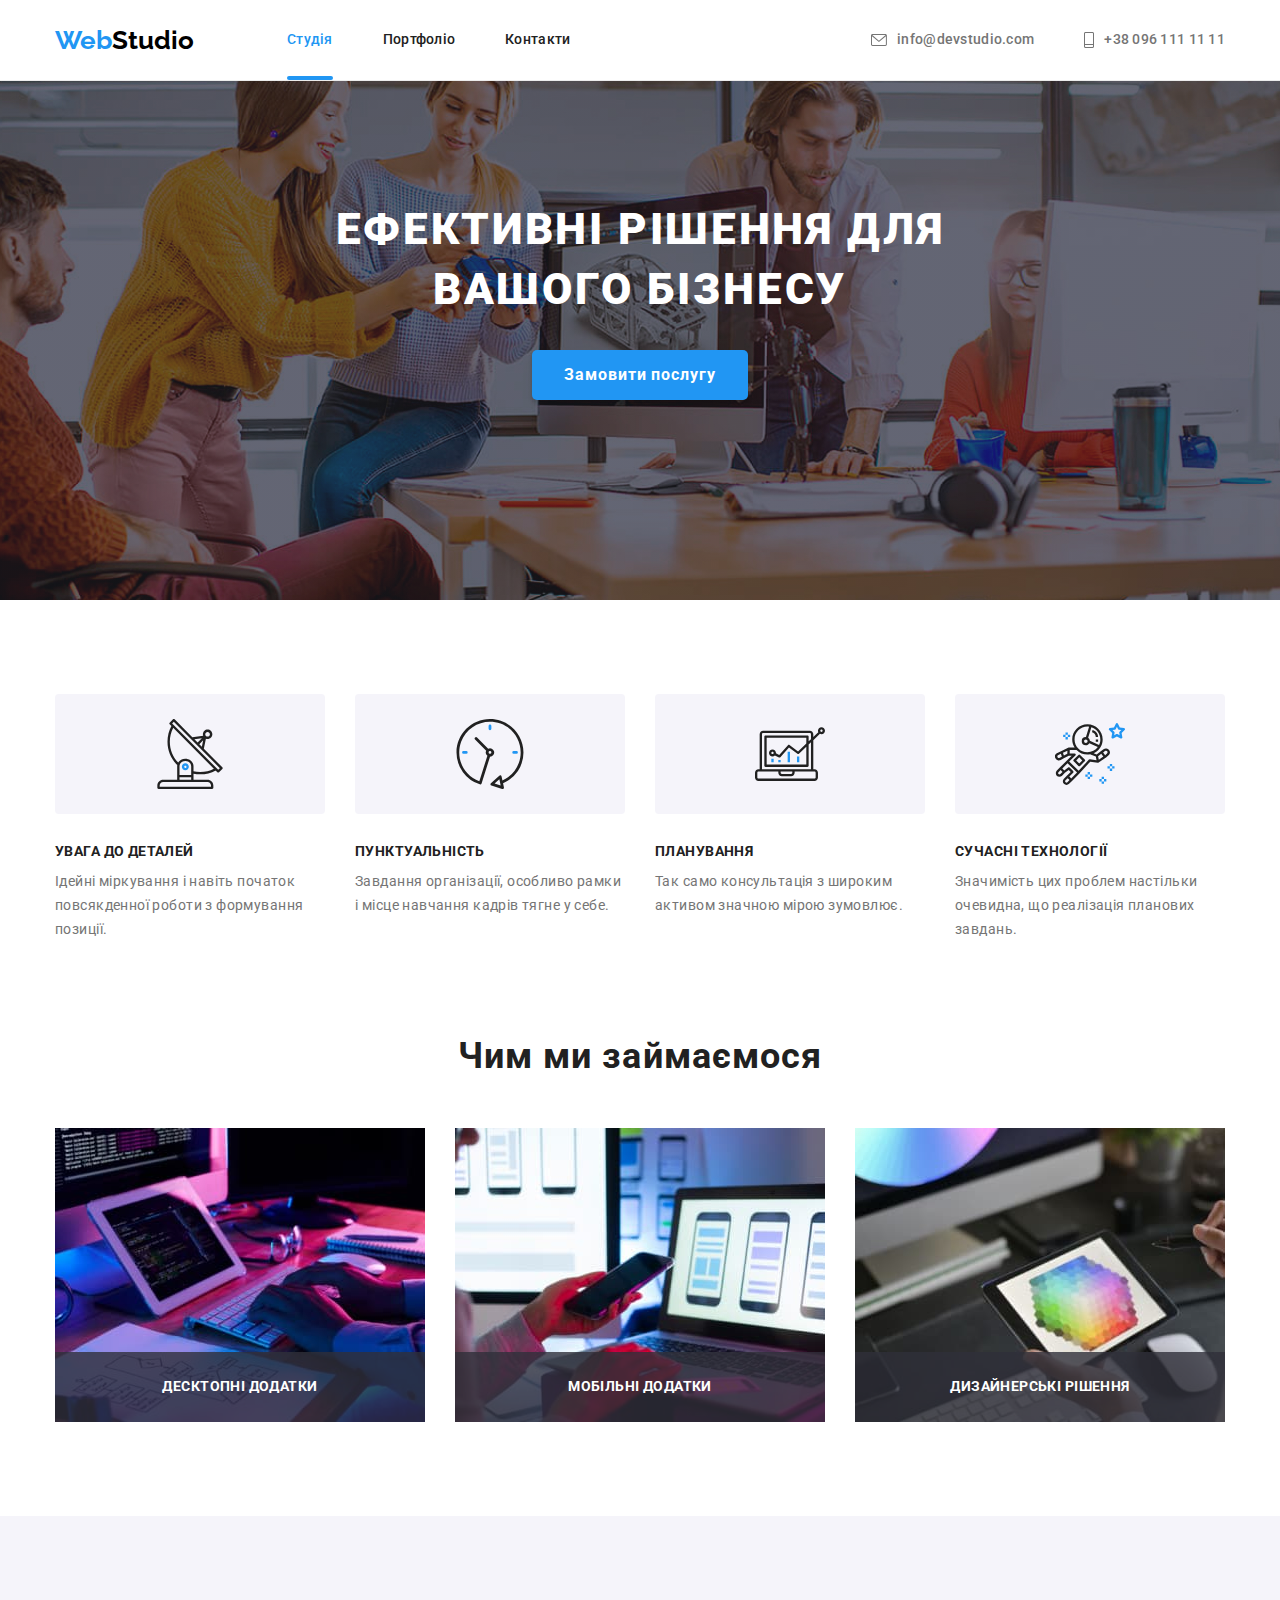
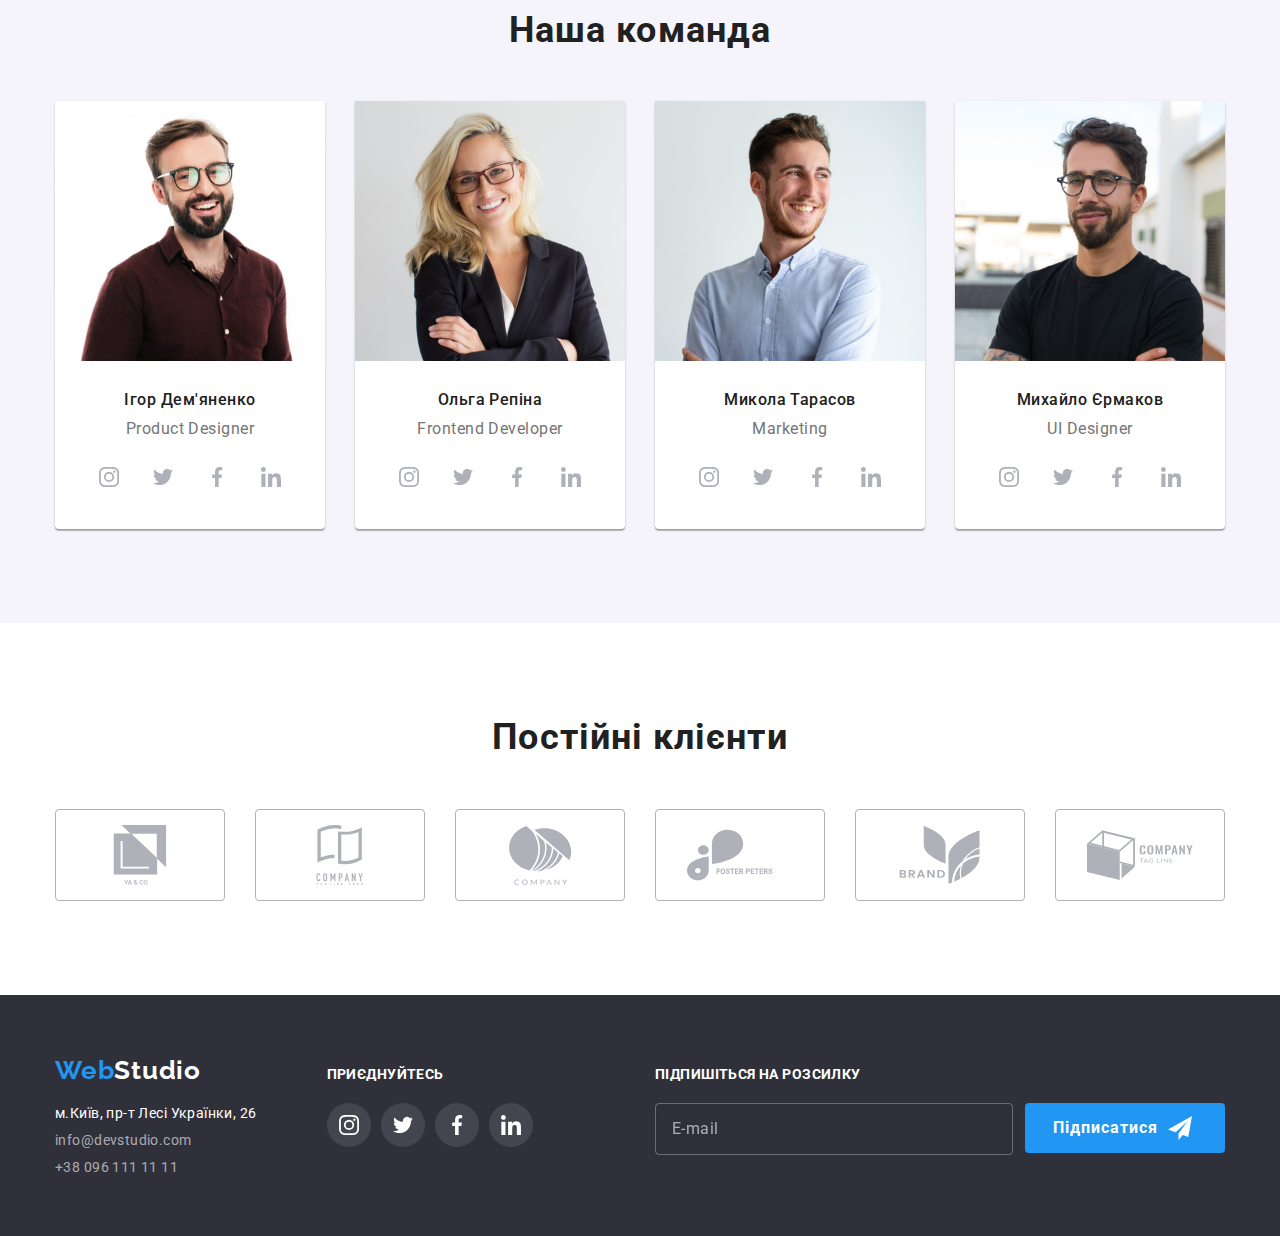
==== index.html @ 4aba34a7 "add" ====
<!DOCTYPE html>
<html lang="ua">

<head>
  <meta charset="UTF-8" />
  <meta http-equiv="X-UA-Compatible" content="IE=edge" />
  <meta name="viewport" content="width=device-width, initial-scale=1.0" />
  <title>Веб студія</title>
  <link href="https://fonts.googleapis.com/css2?family=Raleway:wght@700&family=Roboto:wght@400;500;700;900&display=swap"
    rel="stylesheet" />
  <link rel="stylesheet"
    href="https://cdnjs.cloudflare.com/ajax/libs/modern-normalize/1.1.0/modern-normalize.min.css" />
  <link rel="stylesheet" href="./css/styles.css" />
  <link rel="stylesheet" href="./css/main.min.css" />
</head>

<body>
  <!-- Шапка сайта -->
  <header class="header">
    <div class="container flex">
      <a class="logo" href="./index.html" lang="en"><span class="blue-logo">Web</span>Studio</a>
      <nav class="header-nav">
        <ul class="header-list list">
          <li class="header-list-item list">
            <a href="./index.html" class="header-link current-page link">Студія</a>
          </li>
          <li class="header-list-item list">
            <a href="./portfolio.html" class="header-link">Портфоліо</a>
          </li>
          <li class="header-list-item list">
            <a href="#" class="header-link">Контакти</a>
          </li>
        </ul>
      </nav>

      <ul class="contacts">
        <li class="contact-list-item">
          <a href="mailto:info@devstudio.com" class="contacts-list-link">
            <svg class="contacts-icon" width="16" height="12">
              <use href="./images/icons-cont.svg#icon-envelope"></use>
            </svg>
            info@devstudio.com
          </a>
        </li>

        <li class="contact-list-item">
          <a href="tel:+380961111111" class="contacts-list-link">
            <svg class="contacts-icon" width="10" height="16">
              <use href="./images/icons-cont.svg#icon-Vector"></use>
            </svg>
            +38 096 111 11 11
          </a>
        </li>
      </ul>
    </div>
  </header>
  <!--Герой-->
  <main>
    <section class="hero">
      <div class="hero-content">
        <h1 class="hero-title">Ефективні рішення для вашого бізнесу</h1>
        <button class="hero-btn" type="button" data-modal-open>Замовити послугу</button>
      </div>
    </section>
    <!--Особенности-->
    <section class="features-section">
      <div class="container">
        <h2 class="visually-hidden">Особливості студії</h2>

        <ul class="features__list">
          <li class="features__item">
            <h3 class="features__subtitle">Увага до деталей</h3>
            <p class="features__desc">
              Ідейні міркування і навіть початок повсякденної роботи з формування позиції.
            </p>
          </li>
          <li class="features__item">
            <h3 class="features__subtitle">Пунктуальність</h3>
            <p class="features__desc">
              Завдання організації, особливо рамки і місце навчання кадрів тягне у себе.
            </p>
          </li>
          <li class="features__item">
            <h3 class="features__subtitle">Планування</h3>
            <p class="features__desc">
              Так само консультація з широким активом значною мірою зумовлює.
            </p>
          </li>
          <li class="features__item">
            <h3 class="features__subtitle">Сучасні технології</h3>
            <p class="features__desc">
              Значимість цих проблем настільки очевидна, що реалізація планових завдань.
            </p>
          </li>
        </ul>
      </div>
    </section>
    <!--Деятельность-->
    <section class="activity section">
      <div class="container">
        <h2 class="activity-title">Чим ми займаємося</h2>
        <ul class="activity-list list">
          <li class="activity-item">
            <img src="./images/about-img-1.jpeg" alt="software development" width="370" height="294" />
            <p class="activity-element">Десктопні додатки</p>
          </li>
          <li class="activity-item">
            <img src="./images/about-img-2.jpeg" alt="mobile application testing" width="370" height="294" />
            <p class="activity-element">Мобільні додатки</p>
          </li>

          <li class="activity-item">
            <img src="./images/about-img-3.jpeg" alt="working with the color palette" width="370" height="294" />
            <p class="activity-element">Дизайнерські рішення</p>
          </li>
        </ul>
      </div>
    </section>
    <!--Команда-->
    <section class="team page-sections">
      <div class="container">
        <h2 class="team__title">Наша команда</h2>
        <ul class="team__list list">
          <li class="team__item">
            <img src="./images/igor-img-1.jpeg" alt="Игорь Демьяненко" width="270" height="260" />
            <div class="team-box">
              <h3 class="team-item__title">Ігор Дем'яненко</h3>
              <p class="team-item__text" lang="en">Product Designer</p>
              <ul class="team-soc list">
                <li class="team-soc-item">
                  <a href="" class="team-soc-link link">
                    <svg class="team-soc-icon" width="20" height="20">
                      <use href="./images/icons.svg#icon-instagram"></use>
                    </svg>
                  </a>
                </li>
                <li class="team-soc-item">
                  <a href="" class="team-soc-link link">
                    <svg class="team-soc-icon" width="20" height="20">
                      <use href="./images/icons.svg#icon-twitter"></use>
                    </svg>
                  </a>
                </li>
                <li class="team-soc-item">
                  <a href="" class="team-soc-link link">
                    <svg class="team-soc-icon" width="20" height="20">
                      <use href="./images/icons.svg#icon-facebook"></use>
                    </svg>
                  </a>
                </li>
                <li class="team-soc-item">
                  <a href="" class="team-soc-link link">
                    <svg class="team-soc-icon" width="20" height="20">
                      <use href="./images/icons.svg#icon-linkedin"></use>
                    </svg>
                  </a>
                </li>
              </ul>
            </div>
          </li>
          <li class="team__item">
            <img src="./images/olga-img2.jpeg" alt="Ольга Репина" width="270" height="260" />
            <div class="team-box">
              <h3 class="team-item__title">Ольга Репіна</h3>
              <p class="team-item__text" lang="en">Frontend Developer</p>
              <ul class="team-soc list">
                <li class="team-soc-item">
                  <a href="" class="team-soc-link link">
                    <svg class="team-soc-icon" width="20" height="20">
                      <use href="./images/icons.svg#icon-instagram"></use>
                    </svg>
                  </a>
                </li>
                <li class="team-soc-item">
                  <a href="" class="team-soc-link link">
                    <svg class="team-soc-icon" width="20" height="20">
                      <use href="./images/icons.svg#icon-twitter"></use>
                    </svg>
                  </a>
                </li>
                <li class="team-soc-item">
                  <a href="" class="team-soc-link link">
                    <svg class="team-soc-icon" width="20" height="20">
                      <use href="./images/icons.svg#icon-facebook"></use>
                    </svg>
                  </a>
                </li>
                <li class="team-soc-item">
                  <a href="" class="team-soc-link link">
                    <svg class="team-soc-icon" width="20" height="20">
                      <use href="./images/icons.svg#icon-linkedin"></use>
                    </svg>
                  </a>
                </li>
              </ul>
            </div>
          </li>
          <li class="team__item">
            <img src="./images/nikolay-img3.jpeg" alt="Николай Тарасов" width="270" height="260" />
            <div class="team-box">
              <h3 class="team-item__title">Микола Тарасов</h3>
              <p class="team-item__text" lang="en">Marketing</p>
              <ul class="team-soc list">
                <li class="team-soc-item">
                  <a href="" class="team-soc-link link">
                    <svg class="team-soc-icon" width="20" height="20">
                      <use href="./images/icons.svg#icon-instagram"></use>
                    </svg>
                  </a>
                </li>
                <li class="team-soc-item">
                  <a href="" class="team-soc-link link">
                    <svg class="team-soc-icon" width="20" height="20">
                      <use href="./images/icons.svg#icon-twitter"></use>
                    </svg>
                  </a>
                </li>
                <li class="team-soc-item">
                  <a href="" class="team-soc-link link">
                    <svg class="team-soc-icon" width="20" height="20">
                      <use href="./images/icons.svg#icon-facebook"></use>
                    </svg>
                  </a>
                </li>
                <li class="team-soc-item">
                  <a href="" class="team-soc-link link">
                    <svg class="team-soc-icon" width="20" height="20">
                      <use href="./images/icons.svg#icon-linkedin"></use>
                    </svg>
                  </a>
                </li>
              </ul>
            </div>
          </li>
          <li class="team__item">
            <img src="./images/mykhail-img4.jpeg" alt="Михаил Ермаков" width="270" height="260" />
            <div class="team-box">
              <h3 class="team-item__title">Михайло Єрмаков</h3>
              <p class="team-item__text" lang="en">UI Designer</p>
              <ul class="team-soc list">
                <li class="team-soc-item">
                  <a href="" class="team-soc-link link">
                    <svg class="team-soc-icon" width="20" height="20">
                      <use href="./images/icons.svg#icon-instagram"></use>
                    </svg>
                  </a>
                </li>
                <li class="team-soc-item">
                  <a href="" class="team-soc-link link">
                    <svg class="team-soc-icon" width="20" height="20">
                      <use href="./images/icons.svg#icon-twitter"></use>
                    </svg>
                  </a>
                </li>
                <li class="team-soc-item">
                  <a href="" class="team-soc-link link">
                    <svg class="team-soc-icon" width="20" height="20">
                      <use href="./images/icons.svg#icon-facebook"></use>
                    </svg>
                  </a>
                </li>
                <li class="team-soc-item">
                  <a href="" class="team-soc-link link">
                    <svg class="team-soc-icon" width="20" height="20">
                      <use href="./images/icons.svg#icon-linkedin"></use>
                    </svg>
                  </a>
                </li>
              </ul>
            </div>
          </li>
        </ul>
      </div>
    </section>
    <section class="regular-clients">
      <div class="container">
        <h2 class="regular-clients-title">Постійні клієнти</h2>
        <ul class="regular-clients-list list">
          <li class="regular-clients-item">
            <a href="" class="regular-clients-link link">
              <svg class="regular-clients-icon" width="106" height="60">
                <use href="./images/logo-defs.svg#icon-Logo1"></use>
              </svg>
            </a>
          </li>
          <li class="regular-clients-item">
            <a href="" class="regular-clients-link link">
              <svg class="regular-clients-icon" width="106" height="60">
                <use href="./images/logo-defs.svg#icon-Logo2"></use>
              </svg>
            </a>
          </li>
          <li class="regular-clients-item">
            <a href="" class="regular-clients-link link">
              <svg class="regular-clients-icon" width="106" height="60">
                <use href="./images/logo-defs.svg#icon-Logo3"></use>
              </svg>
            </a>
          </li>
          <li class="regular-clients-item">
            <a href="" class="regular-clients-link link">
              <svg class="regular-clients-icon" width="106" height="60">
                <use href="./images/logo-defs.svg#icon-Logo4"></use>
              </svg>
            </a>
          </li>
          <li class="regular-clients-item">
            <a href="" class="regular-clients-link link">
              <svg class="regular-clients-icon" width="106" height="60">
                <use href="./images/logo-defs.svg#icon-Logo5"></use>
              </svg>
            </a>
          </li>
          <li class="regular-clients-item">
            <a href="" class="regular-clients-link link">
              <svg class="regular-clients-icon" width="106" height="60">
                <use href="./images/logo-defs.svg#icon-Logo6"></use>
              </svg>
            </a>
          </li>
        </ul>
      </div>
    </section>
  </main>

  <!----- Логотип ---------->
  <footer class="footer">
    <div class="container">
      <div class="footer-contacts">
        <a class="footer-logo" href="./index.html" lang="en"> Web<span class="logo-text">Studio</span></a>
        <!-------Адрес------>
        <address class="address">
          <ul class="contact-list list">
            <li class="footer-address">
              <a class="address-link" href="https://goo.gl/maps/TaNnJPtCBs2FAHwr9" target="_blank"
                rel="noopener nofolow noreferrer">
                м.Київ, пр-т Лесі Українки, 26
              </a>
            </li>
            <li class="footer-item">
              <a href="mailto:info@devstudio.com" class="footer-mail link">info@devstudio.com</a>
            </li>
            <li class="footer-item">
              <a href="tel:+380961111111" class="footer-tel link">+38 096 111 11 11</a>
            </li>
          </ul>
        </address>
      </div>
      <div class="join-us">
        <p class="join-us-title">ПРИЄДНУЙТЕСЬ</p>
        <ul class="join-us-list list">
          <li class="join-us-item">
            <a href="" class="join-us-link link">
              <svg class="join-us-icon" width="20" height="20">
                <use href="./images/icons.svg#icon-instagram"></use>
              </svg>
            </a>
          </li>
          <li class="join-us-item">
            <a href="" class="join-us-link link">
              <svg class="join-us-icon" width="20" height="20">
                <use href="./images/icons.svg#icon-twitter"></use>
              </svg>
            </a>
          </li>
          <li class="join-us-item">
            <a href="" class="join-us-link link">
              <svg class="join-us-icon" width="20" height="20">
                <use href="./images/icons.svg#icon-facebook"></use>
              </svg>
            </a>
          </li>
          <li class="join-us-item">
            <a href="" class="join-us-link link">
              <svg class="join-us-icon" width="20" height="20">
                <use href="./images/icons.svg#icon-linkedin"></use>
              </svg>
            </a>
          </li>
        </ul>
      </div>
      <!-----Підпишіться на розсилку------>
      <div class="footer-container">
        <label for="footer-email" class="footer-label">Підпишіться на розсилку</label>
        <form class="footer-field" name="signup" autocomplete="on">
          <input id="footer-email" type="email" name="email" class="footer-input" placeholder="E-mail" />
          <button type="submit" class="footer-btn">
            Підписатися
            <svg class="icon-send" width="24" height="24">
              <use href="./images/icons.svg#icon-send"></use>
            </svg>
          </button>
        </form>
      </div>
    </div>
  </footer>
  <!--------- Модальне вікно  -------->
  <div class="backdrop is-hidden" data-modal>
    <div class="modal">
      <button type="button" class="close-btn" data-modal-close>
        <svg class="close-icon" width="18" height="18">
          <use href="./images/close-defs.svg#icon-close"></use>
        </svg>
      </button>
      <form class="modal-form">
        <p class="modal-title">Залиште свої дані, ми вам передзвонимо</p>
        <!-----Ім'я ------>

        <div class="modal-field">
          <label class="modal-form" for="name">Ім'я</label>

          <div class="modal-field-thumb">
            <input class="modal-input" type="text" name="user-name" id="name" required />
            <svg class="modal-icon" width="18" height="18">
              <use href="./images/check-defs.svg#icon-check1"></use>
            </svg>
          </div>
        </div>
        <!-----Телефон ----->
        <div class="modal-field">
          <label class="modal-form" for="tel">Телефон</label>

          <div class="modal-field-thumb">
            <input type="tel" name="tel" id="tel" class="modal-input" required />
            <svg class="modal-icon" width="18" height="18">
              <use href="./images/check-defs.svg#icon-check2"></use>
            </svg>
          </div>
        </div>
        <!----Пошта --->
        <div class="modal-field">
          <label class="modal-form" for="email">Пошта</label>

          <div class="modal-field-thumb">
            <input type="email" name="email" id="email" class="modal-input" required />
            <svg class="modal-icon" width="18" height="18">
              <use href="./images/check-defs.svg#icon-check3"></use>
            </svg>
          </div>
        </div>
        <!----Коментар -->
        <div class="modal-field">
          <label class="modal-form" for="text">Коментар</label>
          <div class="modal-field-thumb">
            <textarea class="modal-text" name="text" id="text" placeholder="Введіть текст"></textarea>
          </div>
        </div>
        <!---- Умови-->
        <div class="form-terms-thumb">
          <label class="form-terms">
            <input class="form-checkbox" type="checkbox" name="agreement" value="agreement" />
            <span class="icon-check"></span>
            <svg class="icon-check icon-active" width="16" height="15">
              <use href="./images/ic.defs.svg#icon-check"></use>
            </svg>
            Погоджуюся з розсилкою та приймаю &nbsp
            <a href="" class="checkbox-link"> Умови договору</a>
          </label>
        </div>
        <!---Відправити -->
        <div class="modal-btn-thumb">
          <button type="submit" class="modal-btn">Відправити</button>
        </div>
      </form>
    </div>
  </div>
  <script src="./js/modal.js"></script>
</body>

</html>
---- css/styles.css ----
/*-----------------HEADER-------------*/

/*-----------------HERO---------------*/

/*--------------- Portfolio ----------*/
/*.page-sections {
  padding-top: 94px;
}
.btn-list {
  display: flex;
  gap: 8px;
  margin-bottom: 50px;
  justify-content: center;
}

.portfolio-btn {
  font-family: inherit;
  font-weight: 500;
  font-size: 16px;
  line-height: 1.6;
  letter-spacing: 0.03em;

  cursor: pointer;
  padding: 6px 22px;
  border-radius: 4px;
  border-color: transparent;
  transition: box-shadow 250ms cubic-bezier(0.4, 0, 0.2, 1), color 250ms cubic-bezier(0.4, 0, 0.2, 1),
    background-color 250ms cubic-bezier(0.4, 0, 0.2, 1);

  color: var(--title-text-color);
  background-color: var(--background-btn);
}
.primary,
.portfolio-btn:hover,
.portfolio-btn:focus {
  color: var(--white-text-color);
  background: var(--select-color);
  box-shadow: 0px 3px 1px rgba(0, 0, 0, 0.1), 0px 1px 2px rgba(0, 0, 0, 0.08), 0px 2px 2px rgba(0, 0, 0, 0.12);
}

.portfolio-list {
  display: flex;
  flex-wrap: wrap;
  gap: 30px;
  row-gap: 30px;

  background: var(--primary-bgc);
}
.portfolio-item {
  flex-basis: calc((100% - 2 * 30px) / 3);
}
.portfolio-icon {
  text-decoration: none;
  display: block;
  outline: transparent;
  transition: transform 250ms cubic-bezier(0.4, 0, 0.2, 1);
  box-shadow: 250ms cubic-bezier(0.4, 0, 0.2, 1);
}
.portfolio-icon:hover,
.portfolio-icon:focus {
  box-shadow: 0px 3px 1px rgba(0, 0, 0, 0.1), 0px 1px 2px rgba(0, 0, 0, 0.08), 0px 2px 2px rgba(0, 0, 0, 0.12);
}
.portfolio-box {
  padding: 20px 24px;
  border: 1px solid #eeeeee;
  border-top: 0;
}
.portfolio-overlay {
  position: relative;
  overflow: hidden;
}
.portfolio-text {
  top: 0;
  left: 0;
  width: 100%;
  height: 100%;
  padding: 63px 24px;
  color: var(--white-bgc);
  font-size: 18px;
  line-height: 1.56;
  background-color: rgba(33, 150, 243, 0.9);
  content: "";
  position: absolute;
  transform: translateY(101%);
  transition: transform 250ms cubic-bezier(0.4, 0, 0.2, 1);
}
.portfolio-icon:hover .portfolio-text,
.portfolio-icon:focus .portfolio-text {
  transform: translateY(0);
  box-shadow: 0px 1px 1px rgba(0, 0, 0, 0.12), 0px 4px 4px rgba(0, 0, 0, 0.06), 1px 4px 6px rgba(0, 0, 0, 0.16);
}

.portfolio-title {
  font-weight: 700;
  font-size: 18px;
  line-height: 2;
  letter-spacing: 0.06em;

  color: var(--title-text-color);
}

.portfolio-type {
  font-size: 16px;
  line-height: 1.87;
  letter-spacing: 0.03em;

  color: var(--primary-text-color);
}
.portfolio-icon:hover,
.portfolio-icon:focus {
  display: block;
  box-shadow: 0px 1px 1px rgba(0, 0, 0, 0.12), 0px 4px 4px rgba(0, 0, 0, 0.06), 1px 4px 6px rgba(0, 0, 0, 0.16);
}

/*-----------------------FEAUTERS----------------*/

/*-----------------------ACTIVITY----------------*/

/*------------------------TEAM---------------------*/

/*-----Regular------*/

/*-----------------------FOOTER--------------------*/

/*------------------ Signup --------------------*/

/*.footer-label {
  display: flex;
  flex-direction: column;
  font-weight: 700;
  font-size: 14px;
  line-height: 1.14;
  letter-spacing: 0.03em;
  text-transform: uppercase;
  color: var(--white-bgc);
  margin-bottom: 20px;
}
.footer-field {
  display: flex;
  flex-direction: row;
}
.footer-input {
  display: flex;
  margin-right: 12px;
  padding: 15px 16px;
  font-size: 16px;
  line-height: 1.25;
  letter-spacing: 0.03em;
  background: transparent;

  border: 1px solid rgba(255, 255, 255, 0.3);
  filter: drop-shadow(0px 4px 4px rgba(0, 0, 0, 0.15));
  border-radius: 4px;
  min-width: 358px;
  outline: none;

  color: var(--secondary-text-color);
  transition: border-color var(--animation);
}
.footer-input::placeholder {
  font-size: 16px;
  line-height: 1.25;
  letter-spacing: 0.03em;
  color: var(--secondary-text-color);
}
.footer-input:focus-within {
  border-color: var(--select-color);
}
.footer-btn {
  width: 200px;
  height: 50px;
}
.footer-btn {
  display: flex;
  align-items: center;
  padding: 10px 28px;
  font-weight: 700;
  font-size: 16px;
  line-height: 1.88;
  letter-spacing: 0.06em;

  color: var(--white-bgc);
  background: #2196f3;
  box-shadow: var(--btn-shadow-);
  border-radius: 4px;
  border: transparent;
  transition: background-color var(--animation);
}

.footer-btn:hover,
.footer-btn:focus {
  background-color: var(--accent-color);
  cursor: pointer;
}

.icon-send {
  fill: var(--white-bgc);
  margin-left: 10px;
}
/*-----------------------Модальне вікно--------------------*/
/*.backdrop {
  z-index: 2;
  position: fixed;
  top: 0;
  left: 0;
  width: 100vw;
  height: 100vh;
  opacity: 1;
  background-color: rgba(0, 0, 0, 0.2);
  transition: opacity 400ms cubic-bezier(0.4, 0, 0.2, 1), visibility 700ms cubic-bezier(0.4, 0, 0.2, 1);
}

.backdrop.is-hidden {
  opacity: 0;
  visibility: hidden;
  pointer-events: none;
}
.backdrop.is-hidden .modal {
  transform: translate(-50%, -50%) scale(0) rotate(360deg);
}
.modal {
  padding: 40px;
  position: absolute;
  top: 50%;
  left: 50%;
  transform: translate(-50%, -50%) scale(1) rotate(0);
  width: 528px;
  height: 581px;
  transition: transform var(--animation);
  background-color: var(--white-bgc);
  box-shadow: 0px 1px 3px rgba(0, 0, 0, 0.12), 0px 1px 1px rgba(0, 0, 0, 0.14), 0px 2px 1px rgba(0, 0, 0, 0.2);
  border-radius: 4px;
}
.close-btn {
  position: absolute;
  top: 8px;
  right: 8px;
  display: flex;
  justify-content: center;
  align-items: center;
  width: 30px;
  height: 30px;
  cursor: pointer;
  background-color: transparent;
  border: 1px solid rgba(0, 0, 0, 0.1);
  border-radius: 50%;
  fill: var(--black-text-color);
  transition: fill var(--animation);
}
.close-btn:hover,
.close-btn:focus {
  fill: var(--select-color);
}
.modal-form {
  display: block;
  font-size: 12px;

  line-height: 1.16;
  letter-spacing: 0.01em;
  color: var(--primary-text-color);
}
.modal-title {
  font-size: 20px;
  font-weight: 700;
  text-align: center;
  line-height: 1.15;
  margin-bottom: 12px;
  letter-spacing: 0.03em;
  color: var(--title-text-color);
}
.modal-field-thumb {
  display: flex;
  position: relative;
  margin-top: 4px;
}
.modal-field {
  margin-bottom: 20px;
}
.modal-input {
  padding-left: 42px;

  width: 100%;
  height: 38px;

  border: none;
  outline: none;
  background: transparent;
  flex-grow: 1;

  font-size: 14px;
  line-height: 1.71;
  letter-spacing: 0.03em;

  border: 1px solid rgba(33, 33, 33, 0.2);
  border-radius: 4px;
  color: var(--title-text-color);

  transition: border-color var(--animation);
}
.modal-text {
  margin-top: 4px;
  padding: 10px 16px;
  border: none;
  outline: none;
  background: transparent;
  width: 100%;
  height: 120px;
  font-size: 12px;
  line-height: 1.1;
  letter-spacing: 0.01em;
  color: var(--title-text-color);
  border: 1px solid rgba(33, 33, 33, 0.2);
  border-radius: 4px;
  resize: none;
}
.modal-text::placeholder {
  font-size: 12px;
  line-height: 1.1;
  letter-spacing: 0.01em;
  color: rgba(117, 117, 117, 0.5);
}

/*---Checkbox--*/
/*.modal-icon {
  position: absolute;
  top: 50%;
  transform: translateY(-50%);
  left: 12px;
  display: inline-block;
  transition: fill var(--animation);
}
.modal-input:focus,
.modal-text:focus {
  border-color: var(--select-color);
}

.modal-input:focus + .modal-icon {
  fill: var(--select-color);
}

/*---Checkbox--*/
/*.form-terms-thumb {
  display: flex;
  justify-content: center;
  margin-bottom: 30px;
}
.form-checkbox {
  position: absolute;
  width: 1px;
  height: 1px;
  margin: -1px;
  border: 0;
  padding: 0;
  white-space: nowrap;
  clip-path: inset(100%);
  clip: rect(0 0 0 0);
  overflow: hidden;
  transition: border-color var(--animation);
}
.form-terms {
  position: relative;
  display: flex;
  align-items: center;
  font-size: 14px;
  line-height: 1.71;
  letter-spacing: 0.03em;
  cursor: pointer;
  color: var(--primary-text-color);
}

.icon-check {
  display: inline-block;
  margin-right: 8px;
  width: 16px;
  height: 15px;
  border: 2px solid var(--title-text-color);
  border-radius: 2px;
  transition: fill var(--animation), border var(--animation);
}

.icon-active {
  position: absolute;
  top: 50%;
  left: 0;
  transform: translateY(-50%);
  border-color: transparent;
}

.form-checkbox:checked + .icon-check {
  background-color: var(--select-color);
  border-color: var(--select-color);
}

.form-checkbox:focus + .icon-check {
  border-color: var(--select-color);
}

.checkbox-link {
  color: var(--select-color);
  text-decoration: underline;
}

.modal-btn-thumb {
  display: flex;
  justify-content: center;
  align-items: center;
}
.modal-btn {
  padding: 10px 52px;
  margin: 0 auto;
  display: flex;

  font-weight: 700;
  font-size: 16px;
  line-height: 1.87;
  letter-spacing: 0.06em;
  cursor: pointer;

  color: var(--white-text-color);
  border-color: transparent;
  background: var(--select-color);
  box-sizing: border-box;
  border-radius: 4px;
  box-shadow: 0px 4px 4px rgba(0, 0, 0, 0.15);
}

.modal-btn:hover,
.modal-btn:focus {
  background: var(--accent-color);
}
---- css/main.min.css ----
:root{--primary-text-color: #757575;--black-text-color: #000000;--secondary-text-color: rgba(255, 255, 255, 0.6);--select-color: #2196f3;--title-text-color: #212121;--white-text-color: rgba(255, 255, 255, 1);--accent-color: #188ce8;--header-border-line: #ececec;--primary-bgc: rgba(255, 255, 255, 1);--secondary-bgc: #2f303a;--background-btn: #f5f4fa;--feauters-bgc: #f5f5f5;--background-project-list: #eeeeee;--background-team: #f5f4fa;--icon-color: #afb1b8;--color-gradient: rgba(47, 48, 58, 0.4);--white-bgc: #ffffff;--animation: 250ms cubic-bezier(0.4, 0, 0.2, 1);--btn-shadow: 0px 4px 4px rgba(0, 0, 0, 0.15)}.visually-hidden{position:absolute;white-space:nowrap;height:1px;overflow:hidden;border:0;padding:0;clip:rect(0 0 0 0);clip-path:inset(50%);margin:-1px}ul{list-style:none;margin:0;padding:0}a{margin:0;padding:0}h1,h2,h3,h4,h5,h6,p{margin:0}img{display:block;max-width:100%;height:auto}.section{padding-top:94px;padding-bottom:94px}body{font-family:"Roboto",sans-serif}.list{list-style:none}.container{width:1200px;margin:0 auto;padding:0 15px}.header>.container{display:flex;align-items:center}.logo{padding:24px 0;margin:0;text-align:center;font-family:"Raleway";font-weight:700;font-size:26px;line-height:1.19;text-decoration:none;color:var(--black-text-color)}.blue-logo{color:var(--select-color);padding:0}.header-nav{display:flex;margin-left:93px;align-items:center;margin-right:auto}.backdrop{z-index:2;position:fixed;top:0;left:0;width:100vw;height:100vh;opacity:1;background-color:rgba(0,0,0,.2);transition:opacity 400ms cubic-bezier(0.4, 0, 0.2, 1),visibility 700ms cubic-bezier(0.4, 0, 0.2, 1)}.backdrop.is-hidden{opacity:0;visibility:hidden;pointer-events:none}.backdrop.is-hidden .modal{transform:translate(-50%, -50%) scale(0) rotate(360deg)}.modal{padding:40px;position:absolute;top:50%;left:50%;transform:translate(-50%, -50%) scale(1) rotate(0);width:528px;height:581px;transition:transform var(--animation);background-color:var(--white-bgc);box-shadow:0px 1px 3px rgba(0,0,0,.12),0px 1px 1px rgba(0,0,0,.14),0px 2px 1px rgba(0,0,0,.2);border-radius:4px}.close-btn{position:absolute;top:8px;right:8px;display:flex;align-items:center;justify-content:center;width:30px;height:30px;cursor:pointer;background-color:rgba(0,0,0,0);border:1px solid rgba(0,0,0,.1);border-radius:50%;fill:var(--black-text-color);transition:fill var(--animation)}.close-btn:hover,.close-btn:focus{fill:var(--select-color)}.modal-form{display:block;font-weight:400;font-size:12px;line-height:1.16;letter-spacing:.01em;color:var(--primary-text-color)}.modal-title{font-weight:700;font-size:20px;line-height:1.15;letter-spacing:.03em;text-align:center;margin-bottom:12px;color:var(--title-text-color)}.modal-field-thumb{display:flex;position:relative;margin-top:4px}.modal-field{margin-bottom:10px}.modal-input{padding-left:42px;width:100%;height:38px;border:none;outline:none;background:rgba(0,0,0,0);flex-grow:1;font-weight:400;font-size:14px;line-height:1.71;letter-spacing:.03em;border:1px solid rgba(33,33,33,.2);border-radius:4px;color:var(--title-text-color);transition:border-color var(--animation)}.modal-text{margin-top:4px;padding:10px 16px;border:none;outline:none;background:rgba(0,0,0,0);width:100%;height:120px;font-weight:400;font-size:12px;line-height:1.16;letter-spacing:.01em;color:var(--title-text-color);border:1px solid rgba(33,33,33,.2);border-radius:4px;resize:none}.modal-text::placeholder{font-weight:400;font-size:12px;line-height:1.16;letter-spacing:.01em;color:rgba(117,117,117,.5)}.modal-icon{position:absolute;top:50%;transform:translateY(-50%);left:12px;display:inline-block;transition:fill var(--animation)}.modal-input:focus,.modal-text:focus{border-color:var(--select-color)}.modal-input:focus+.modal-icon{fill:var(--select-color)}.form-terms-thumb{display:flex;justify-content:center;margin-bottom:30px}.form-checkbox{position:absolute;width:1px;height:1px;margin:-1px;border:0;padding:0;white-space:nowrap;clip-path:inset(100%);clip:rect(0 0 0 0);overflow:hidden;transition:border-color var(--animation)}.form-terms{position:relative;display:flex;align-items:center;font-weight:400;font-size:14px;line-height:1.71;letter-spacing:.03em;cursor:pointer;color:var(--primary-text-color)}.icon-check{display:inline-block;margin-right:8px;width:16px;height:15px;border:2px solid var(--title-text-color);border-radius:2px;transition:fill var(--animation),border var(--animation)}.icon-active{position:absolute;top:50%;left:0;transform:translateY(-50%);border-color:rgba(0,0,0,0)}.form-checkbox:checked+.icon-check{background-color:var(--select-color);border-color:var(--select-color)}.form-checkbox:focus+.icon-check{border-color:var(--select-color)}.checkbox-link{color:var(--select-color);text-decoration:underline}.modal-btn-thumb{display:flex;align-items:center;justify-content:center}.modal-btn{padding:10px 52px;margin:0 auto;display:flex;font-weight:700;font-size:16px;line-height:1.87;letter-spacing:.06em;cursor:pointer;color:var(--white-text-color);border-color:rgba(0,0,0,0);background:var(--select-color);box-sizing:border-box;border-radius:4px;box-shadow:0px 4px 4px rgba(0,0,0,.15)}.modal-btn:hover,.modal-btn:focus{background:var(--accent-color)}.hero-btn{padding:10px 32px;margin:0 auto;display:block;font-family:inherit;font-weight:700;font-size:16px;line-height:1.87;letter-spacing:.06em;cursor:pointer;color:var(--white-text-color);background:var(--select-color);box-sizing:border-box;border-radius:5px;border:none;min-width:200px;height:50px;box-shadow:0px 4px 4px rgba(0,0,0,.15)}.hero-btn:hover,.hero-btn:focus{background-color:var(--accent-color)}.logo-text{color:var(--white-text-color)}.footer-logo{display:block;margin-bottom:20px;font-family:"Raleway";font-style:normal;font-weight:700;font-size:26px;line-height:1.19;letter-spacing:.03em;color:var(--select-color);text-decoration:none}.btn-list{display:flex;justify-content:center;gap:8px;margin-bottom:50px}.portfolio-btn{font-family:inherit;font-weight:500;font-size:16px;line-height:1.62;letter-spacing:.03em;cursor:pointer;padding:6px 22px;border-radius:4px;border-color:rgba(0,0,0,0);transition:box-shadow 250ms cubic-bezier(0.4, 0, 0.2, 1),color 250ms cubic-bezier(0.4, 0, 0.2, 1),background-color 250ms cubic-bezier(0.4, 0, 0.2, 1);color:var(--title-text-color);background-color:var(--background-btn)}.primary,.portfolio-btn:hover,.portfolio-btn:focus{color:var(--white-text-color);background:var(--select-color);box-shadow:0px 3px 1px rgba(0,0,0,.1),0px 1px 2px rgba(0,0,0,.08),0px 2px 2px rgba(0,0,0,.12)}.flex{display:flex}.header{position:fixed;z-index:1;width:100%;display:flex;align-items:center;justify-content:center;background:#fff;border-bottom:1px solid var(--header-border-line)}.header-list{display:flex}.header-link{display:block;padding:32px 0;font-weight:500;font-size:14px;line-height:1.14;letter-spacing:.02em;text-decoration:none;color:var(--title-text-color);transition:color 250ms cubic-bezier(0.4, 0, 0.2, 1)}.header-link .current-page,.header-link:hover,.header-link:focus{color:var(--select-color)}.header-link.current-page{color:var(--select-color);text-decoration:none}.current-page{color:var(--select-color);position:relative}.current-page::after{content:"";position:absolute;left:0;bottom:0;display:block;width:100%;height:4px;border-radius:2px;background-color:var(--select-color)}.contacts{display:flex;gap:50px;margin-left:auto}.header-list-item:not(:last-child){margin-right:50px}.contacts-list-link{padding:32px 0;display:flex;align-items:center;justify-content:center;font-weight:500;font-size:14px;line-height:1.14;letter-spacing:.02em;text-decoration:none;color:var(--primary-text-color);transition:color 250ms cubic-bezier(0.4, 0, 0.2, 1)}.contacts-list-link:hover,.contacts-list-link:focus{color:var(--select-color)}.contacts-icon{display:inline-block;margin-right:10px;fill:currentColor}.hero{max-width:1600px;height:600px;background:var(--secondary-bgc);padding:200px 0;margin-left:auto;margin-right:auto;text-align:center;background-image:linear-gradient(var(--color-gradient), var(--color-gradient)),url(../images/hero-st.jpeg);background-repeat:no-repeat;background-position:center;background-size:cover}.hero-title{width:696px;margin-top:0;margin-right:auto;margin-left:auto;margin-bottom:30px;font-weight:900;font-size:44px;line-height:1.36;letter-spacing:.06em;text-transform:uppercase;color:var(--white-text-color)}.features__list{display:flex;gap:30px}.features__item{flex-basis:calc((100% - 90px)/4)}.features{padding-top:0;background:var(--feauters-bgc)}.features-section{padding:94px 0;margin:0 auto}.features__item::before{display:block;content:"";height:120px;margin-bottom:30px;background-image:url(../images/antenna.svg);background-size:70px;background-repeat:no-repeat;background-position:center;background-color:var(--background-team);border-radius:4px}.features__item:nth-child(2)::before{background-image:url(../images/clock.svg)}.features__item:nth-child(3)::before{background-image:url(../images/diagram.svg)}.features__item:nth-child(4)::before{background-image:url(../images/astronaut.svg)}.features__subtitle{margin-bottom:10px;font-weight:700;font-size:14px;line-height:1.14;letter-spacing:.03em;text-transform:uppercase;color:var(--title-text-color)}.features__desc{margin-top:0;margin-bottom:0;font-size:14px;line-height:1.71;letter-spacing:.03em;color:var(--primary-text-color)}.activity{padding-top:0}.activity-title{text-align:center;margin-bottom:50px;font-weight:700;font-size:36px;line-height:1.16;letter-spacing:.03em;color:var(--title-text-color)}.activity-list{display:flex;gap:30px}.activity-item{position:relative}.activity-element{position:absolute;padding-top:0;bottom:0;background-color:rgba(47,48,58,.8);width:100%;height:70px;display:flex;align-items:center;justify-content:center;font-weight:700;font-size:14px;line-height:1.14;letter-spacing:.03em;text-align:center;text-transform:uppercase;color:#fff}.team .page-sections{padding-top:94px;padding-bottom:94px}.team{background:var(--background-team)}.team__title{text-align:center;margin-bottom:50px;font-weight:700;font-size:36px;line-height:1.16;letter-spacing:.03em;color:var(--title-text-color)}.team__list{display:flex;gap:30px}.team-box{padding:30px 32px;text-align:center}.team__item{background:var(--white-bgc);box-shadow:0px 1px 3px rgba(0,0,0,.12),0px 1px 1px rgba(0,0,0,.14),0px 2px 1px rgba(0,0,0,.2);border-radius:0px 0px 4px 4px}.team-item__title{margin-bottom:10px;font-weight:500;font-size:16px;line-height:1.18;letter-spacing:.03em;color:var(--title-text-color)}.team-item__text{font-size:16px;line-height:1.18;letter-spacing:.03em;color:var(--primary-text-color);margin-bottom:16px}.team-soc{display:flex;justify-content:center;gap:10px}.team-soc-icon{display:inline-flex;fill:var(--icon-color);transition:fill 250ms cubic-bezier(0.4, 0, 0.2, 1)}.team-soc-link{width:44px;height:44px;border-radius:50%;display:flex;align-items:center;justify-content:center;background-color:rgba(0,0,0,0);transition:background-color 250ms cubic-bezier(0.4, 0, 0.2, 1)}.team-soc-link:hover,.team-soc-link:focus{background-color:var(--select-color)}.team-soc-link:hover .team-soc-icon,.team-soc-link:focus .team-soc-icon{fill:var(--white-bgc)}.regular-clients{padding:94px 0}.regular-clients-title{font-weight:700;font-size:36px;line-height:1.16;letter-spacing:.03em;text-align:center;color:var(--title-text-color);margin-bottom:50px}.regular-clients-list{display:flex;gap:30px}.regular-clients-link{box-sizing:border-box;border:1px solid var(--icon-color);border-radius:4px;width:170px;height:92px;outline:rgba(0,0,0,0);display:flex;align-items:center;justify-content:center;transition:border 250ms cubic-bezier(0.4, 0, 0.2, 1)}.regular-clients-link:hover,.regular-clients-link:focus{fill:var(--select-color);border:1px solid var(--select-color)}.regular-clients-icon{display:inline-flex;fill:var(--icon-color);transition:fill 250ms cubic-bezier(0.4, 0, 0.2, 1)}.regular-clients-link:hover .regular-clients-icon,.regular-clients-link:focus .regular-clients-icon{fill:var(--select-color)}.footer{padding:60px 0;background-color:var(--secondary-bgc)}.footer-item{margin-bottom:9px}.footer-item:last-child{margin-bottom:0}.footer-address{margin-bottom:9px;font-weight:400;font-size:14px;line-height:1.14;letter-spacing:.03em}.address-link{text-decoration:none;color:inherit;font-style:normal;color:var(--white-text-color);text-decoration:none;transition:color 250ms cubic-bezier(0.4, 0, 0.2, 1)}.address-link:hover,.address-link:focus{color:var(--select-color)}.contact-list{display:block}.footer-mail{margin-bottom:9px;font-style:normal;font-size:14px;line-height:1.14;letter-spacing:.03em;color:var(--secondary-text-color);text-decoration:none;transition:color 250ms cubic-bezier(0.4, 0, 0.2, 1)}.footer-tel{font-style:normal;font-size:14px;line-height:1.14;letter-spacing:.03em;color:var(--secondary-text-color);text-decoration:none;transition:color 250ms cubic-bezier(0.4, 0, 0.2, 1)}.contact-list .link:hover,.contact-list .link:focus{color:var(--select-color)}.footer .container{display:flex;align-items:baseline}.footer-contacts{margin-right:70px}.join-us{margin-right:auto}.join-us-title{display:flex;margin-bottom:20px;font-weight:700;font-size:14px;line-height:1.14;letter-spacing:.03em;text-transform:uppercase;color:var(--white-bgc);transition:color 250ms cubic-bezier(0.4, 0, 0.2, 1)}.join-us-list{display:flex;gap:10px}.join-us-link{border-radius:50%;background-color:rgba(255,255,255,.1);width:44px;height:44px;display:flex;align-items:center;justify-content:center;transition:bacground-color 250ms cubic-bezier(0.4, 0, 0.2, 1)}.join-us-link:hover,.join-us-link:focus{background-color:var(--select-color)}.join-us-icon{fill:var(--white-bgc)}.footer-label{display:flex;flex-direction:column;font-weight:700;font-size:14px;line-height:1.14;letter-spacing:.03em;text-transform:uppercase;color:var(--white-bgc);margin-bottom:20px}.footer-field{display:flex;flex-direction:row}.footer-input{display:flex;margin-right:12px;padding:15px 16px;font-weight:400;font-size:16px;line-height:1.25;letter-spacing:.03em;background:rgba(0,0,0,0);border:1px solid rgba(255,255,255,.3);filter:drop-shadow(0px 4px 4px rgba(0, 0, 0, 0.15));border-radius:4px;min-width:358px;outline:none;color:var(--secondary-text-color);transition:border-color var(--animation)}.footer-input::placeholder{font-size:16px;line-height:1.25;letter-spacing:.03em;color:var(--secondary-text-color)}.footer-input:focus-within{border-color:var(--select-color)}.footer-btn{width:200px;height:50px}.footer-btn{display:flex;align-items:center;padding:10px 28px;font-weight:700;font-size:16px;line-height:1.88;letter-spacing:.06em;letter-spacing:.06em;color:var(--white-bgc);background:#2196f3;box-shadow:var(--btn-shadow-);border-radius:4px;border:rgba(0,0,0,0);transition:background-color var(--animation)}.footer-btn:hover,.footer-btn:focus{background-color:var(--accent-color);cursor:pointer}.icon-send{fill:var(--white-bgc);margin-left:10px}.page-sections{padding:94px 0}.portfolio-list{display:flex;flex-wrap:wrap;gap:30px;row-gap:30px;background:var(--primary-bgc)}.portfolio-item{flex-basis:calc((100% - 60px)/3)}.portfolio-icon{text-decoration:none;display:block;outline:rgba(0,0,0,0);transition:transform 250ms cubic-bezier(0.4, 0, 0.2, 1);box-shadow:250ms cubic-bezier(0.4, 0, 0.2, 1)}.portfolio-icon:hover,.portfolio-icon:focus{box-shadow:0px 3px 1px rgba(0,0,0,.1),0px 1px 2px rgba(0,0,0,.08),0px 2px 2px rgba(0,0,0,.12)}.portfolio-box{padding:20px 24px;border:1px solid #eee;border-top:0}.portfolio-overlay{position:relative;overflow:hidden}.portfolio-text{top:0;left:0;width:100%;height:100%;padding:63px 24px;color:var(--white-bgc);font-size:18px;line-height:1.56;background-color:rgba(33,150,243,.9);content:"";position:absolute;transform:translateY(101%);transition:transform 250ms cubic-bezier(0.4, 0, 0.2, 1)}.portfolio-icon:hover .portfolio-text,.portfolio-icon:focus .portfolio-text{transform:translateY(0);box-shadow:0px 1px 1px rgba(0,0,0,.12),0px 4px 4px rgba(0,0,0,.06),1px 4px 6px rgba(0,0,0,.16)}.portfolio-title{font-weight:700;font-size:18px;line-height:2;letter-spacing:.06em;color:var(--title-text-color)}.portfolio-type{font-weight:400;font-size:16px;line-height:1.87;letter-spacing:.03em;color:var(--primary-text-color)}.portfolio-icon:hover,.portfolio-icon:focus{display:block;box-shadow:0px 1px 1px rgba(0,0,0,.12),0px 4px 4px rgba(0,0,0,.06),1px 4px 6px rgba(0,0,0,.16)}/*# sourceMappingURL=main.min.css.map */
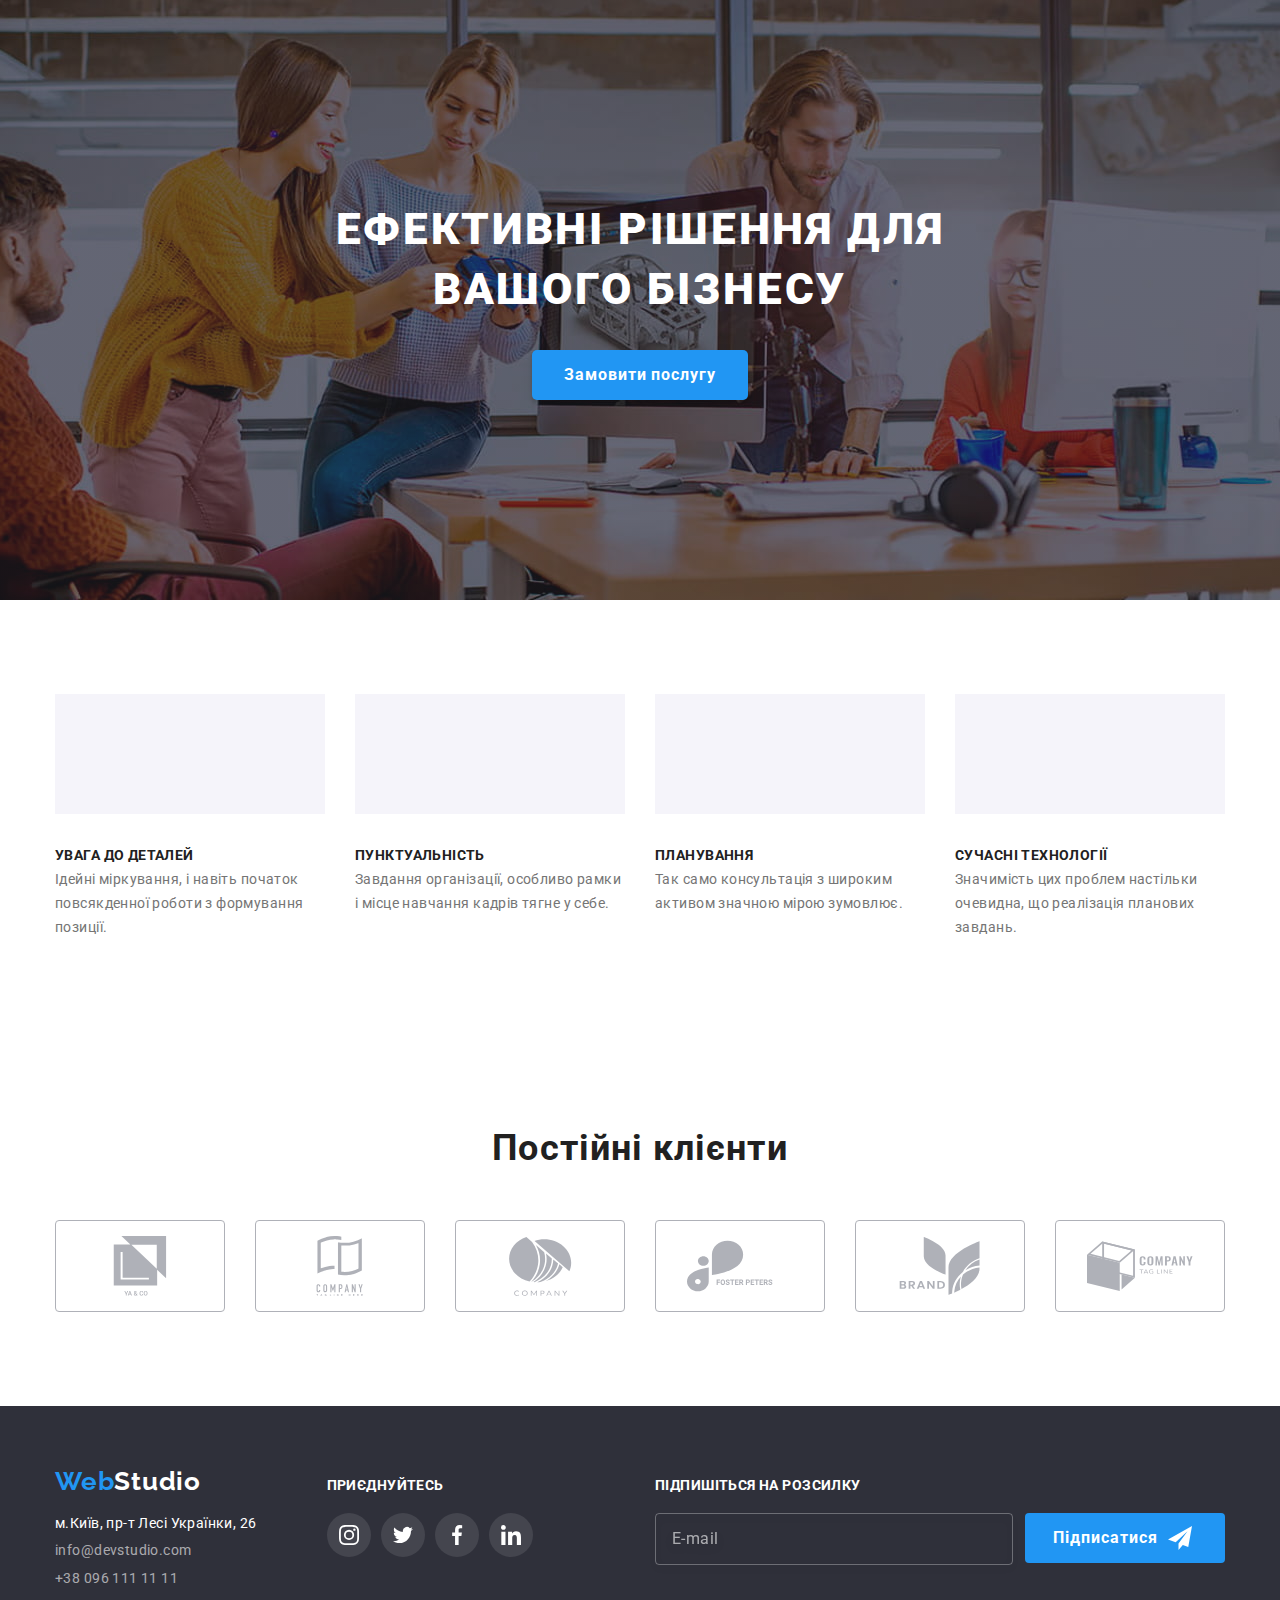
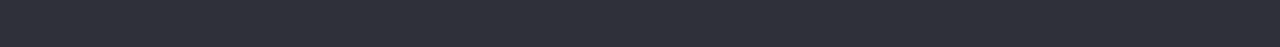
==== commit 87a839fa: "ads" ====
--- a/index.html
+++ b/index.html
@@ -16,7 +16,7 @@
 
 <body>
   <!-- Шапка сайта -->
-  <header class="header">
+  <!-- <header class="header">
     <div class="container flex">
       <a class="logo" href="./index.html" lang="en"><span class="blue-logo">Web</span>Studio</a>
       <nav class="header-nav">
@@ -53,41 +53,59 @@
         </li>
       </ul>
     </div>
-  </header>
+  </header> -->
   <!--Герой-->
-  <main>
-    <section class="hero">
-      <div class="hero-content">
+  <main class="hero">
+    <section class="hero-section section">
+      <div class="container">
         <h1 class="hero-title">Ефективні рішення для вашого бізнесу</h1>
         <button class="hero-btn" type="button" data-modal-open>Замовити послугу</button>
       </div>
     </section>
     <!--Особенности-->
-    <section class="features-section">
+    <section class="features section">
       <div class="container">
-        <h2 class="visually-hidden">Особливості студії</h2>
-
         <ul class="features__list">
           <li class="features__item">
-            <h3 class="features__subtitle">Увага до деталей</h3>
+            <div class="features__thumb">
+              <svg class="features__icon" width="70" height="70">
+                <use href="./images/icons.svg#icon-antenna"></use>
+              </svg>
+            </div>
+            <h2 class="features__subtitle subtitle">УВАГА ДО ДЕТАЛЕЙ</h2>
             <p class="features__desc">
-              Ідейні міркування і навіть початок повсякденної роботи з формування позиції.
+              Ідейні міркування, і навіть початок повсякденної роботи з формування позиції.
             </p>
           </li>
           <li class="features__item">
-            <h3 class="features__subtitle">Пунктуальність</h3>
+            <div class="features__thumb">
+              <svg class="features__icon" width="70" height="70">
+                <use href="./images/icons.svg#icon-clock"></use>
+              </svg>
+            </div>
+            <h2 class="features__subtitle subtitle">ПУНКТУАЛЬНІСТЬ</h2>
             <p class="features__desc">
               Завдання організації, особливо рамки і місце навчання кадрів тягне у себе.
             </p>
           </li>
           <li class="features__item">
-            <h3 class="features__subtitle">Планування</h3>
+            <div class="features__thumb">
+              <svg class="features__icon" width="70" height="70">
+                <use href="./images/icons.svg#icon-diagram"></use>
+              </svg>
+            </div>
+            <h2 class="features__subtitle subtitle">ПЛАНУВАННЯ</h2>
             <p class="features__desc">
               Так само консультація з широким активом значною мірою зумовлює.
             </p>
           </li>
           <li class="features__item">
-            <h3 class="features__subtitle">Сучасні технології</h3>
+            <div class="features__thumb">
+              <svg class="features__icon" width="70" height="70">
+                <use href="./images/icons.svg#icon-astronaut"></use>
+              </svg>
+            </div>
+            <h2 class="features__subtitle subtitle">СУЧАСНІ ТЕХНОЛОГІЇ</h2>
             <p class="features__desc">
               Значимість цих проблем настільки очевидна, що реалізація планових завдань.
             </p>
@@ -96,7 +114,7 @@
       </div>
     </section>
     <!--Деятельность-->
-    <section class="activity section">
+    <!-- <section class="activity section">
       <div class="container">
         <h2 class="activity-title">Чим ми займаємося</h2>
         <ul class="activity-list list">
@@ -115,9 +133,9 @@
           </li>
         </ul>
       </div>
-    </section>
+    </section> -->
     <!--Команда-->
-    <section class="team page-sections">
+    <!-- <section class="team page-sections">
       <div class="container">
         <h2 class="team__title">Наша команда</h2>
         <ul class="team__list list">
@@ -271,7 +289,7 @@
           </li>
         </ul>
       </div>
-    </section>
+    </section> -->
     <section class="regular-clients">
       <div class="container">
         <h2 class="regular-clients-title">Постійні клієнти</h2>
@@ -465,6 +483,7 @@
     </div>
   </div>
   <script src="./js/modal.js"></script>
+  <script src="./js/mobile-menu.js"></script>
 </body>
 
 </html>--- a/css/main.min.css
+++ b/css/main.min.css
@@ -1 +1 @@
-:root{--primary-text-color: #757575;--black-text-color: #000000;--secondary-text-color: rgba(255, 255, 255, 0.6);--select-color: #2196f3;--title-text-color: #212121;--white-text-color: rgba(255, 255, 255, 1);--accent-color: #188ce8;--header-border-line: #ececec;--primary-bgc: rgba(255, 255, 255, 1);--secondary-bgc: #2f303a;--background-btn: #f5f4fa;--feauters-bgc: #f5f5f5;--background-project-list: #eeeeee;--background-team: #f5f4fa;--icon-color: #afb1b8;--color-gradient: rgba(47, 48, 58, 0.4);--white-bgc: #ffffff;--animation: 250ms cubic-bezier(0.4, 0, 0.2, 1);--btn-shadow: 0px 4px 4px rgba(0, 0, 0, 0.15)}.visually-hidden{position:absolute;white-space:nowrap;height:1px;overflow:hidden;border:0;padding:0;clip:rect(0 0 0 0);clip-path:inset(50%);margin:-1px}ul{list-style:none;margin:0;padding:0}a{margin:0;padding:0}h1,h2,h3,h4,h5,h6,p{margin:0}img{display:block;max-width:100%;height:auto}.section{padding-top:94px;padding-bottom:94px}body{font-family:"Roboto",sans-serif}.list{list-style:none}.container{width:1200px;margin:0 auto;padding:0 15px}.header>.container{display:flex;align-items:center}.logo{padding:24px 0;margin:0;text-align:center;font-family:"Raleway";font-weight:700;font-size:26px;line-height:1.19;text-decoration:none;color:var(--black-text-color)}.blue-logo{color:var(--select-color);padding:0}.header-nav{display:flex;margin-left:93px;align-items:center;margin-right:auto}.backdrop{z-index:2;position:fixed;top:0;left:0;width:100vw;height:100vh;opacity:1;background-color:rgba(0,0,0,.2);transition:opacity 400ms cubic-bezier(0.4, 0, 0.2, 1),visibility 700ms cubic-bezier(0.4, 0, 0.2, 1)}.backdrop.is-hidden{opacity:0;visibility:hidden;pointer-events:none}.backdrop.is-hidden .modal{transform:translate(-50%, -50%) scale(0) rotate(360deg)}.modal{padding:40px;position:absolute;top:50%;left:50%;transform:translate(-50%, -50%) scale(1) rotate(0);width:528px;height:581px;transition:transform var(--animation);background-color:var(--white-bgc);box-shadow:0px 1px 3px rgba(0,0,0,.12),0px 1px 1px rgba(0,0,0,.14),0px 2px 1px rgba(0,0,0,.2);border-radius:4px}.close-btn{position:absolute;top:8px;right:8px;display:flex;align-items:center;justify-content:center;width:30px;height:30px;cursor:pointer;background-color:rgba(0,0,0,0);border:1px solid rgba(0,0,0,.1);border-radius:50%;fill:var(--black-text-color);transition:fill var(--animation)}.close-btn:hover,.close-btn:focus{fill:var(--select-color)}.modal-form{display:block;font-weight:400;font-size:12px;line-height:1.16;letter-spacing:.01em;color:var(--primary-text-color)}.modal-title{font-weight:700;font-size:20px;line-height:1.15;letter-spacing:.03em;text-align:center;margin-bottom:12px;color:var(--title-text-color)}.modal-field-thumb{display:flex;position:relative;margin-top:4px}.modal-field{margin-bottom:10px}.modal-input{padding-left:42px;width:100%;height:38px;border:none;outline:none;background:rgba(0,0,0,0);flex-grow:1;font-weight:400;font-size:14px;line-height:1.71;letter-spacing:.03em;border:1px solid rgba(33,33,33,.2);border-radius:4px;color:var(--title-text-color);transition:border-color var(--animation)}.modal-text{margin-top:4px;padding:10px 16px;border:none;outline:none;background:rgba(0,0,0,0);width:100%;height:120px;font-weight:400;font-size:12px;line-height:1.16;letter-spacing:.01em;color:var(--title-text-color);border:1px solid rgba(33,33,33,.2);border-radius:4px;resize:none}.modal-text::placeholder{font-weight:400;font-size:12px;line-height:1.16;letter-spacing:.01em;color:rgba(117,117,117,.5)}.modal-icon{position:absolute;top:50%;transform:translateY(-50%);left:12px;display:inline-block;transition:fill var(--animation)}.modal-input:focus,.modal-text:focus{border-color:var(--select-color)}.modal-input:focus+.modal-icon{fill:var(--select-color)}.form-terms-thumb{display:flex;justify-content:center;margin-bottom:30px}.form-checkbox{position:absolute;width:1px;height:1px;margin:-1px;border:0;padding:0;white-space:nowrap;clip-path:inset(100%);clip:rect(0 0 0 0);overflow:hidden;transition:border-color var(--animation)}.form-terms{position:relative;display:flex;align-items:center;font-weight:400;font-size:14px;line-height:1.71;letter-spacing:.03em;cursor:pointer;color:var(--primary-text-color)}.icon-check{display:inline-block;margin-right:8px;width:16px;height:15px;border:2px solid var(--title-text-color);border-radius:2px;transition:fill var(--animation),border var(--animation)}.icon-active{position:absolute;top:50%;left:0;transform:translateY(-50%);border-color:rgba(0,0,0,0)}.form-checkbox:checked+.icon-check{background-color:var(--select-color);border-color:var(--select-color)}.form-checkbox:focus+.icon-check{border-color:var(--select-color)}.checkbox-link{color:var(--select-color);text-decoration:underline}.modal-btn-thumb{display:flex;align-items:center;justify-content:center}.modal-btn{padding:10px 52px;margin:0 auto;display:flex;font-weight:700;font-size:16px;line-height:1.87;letter-spacing:.06em;cursor:pointer;color:var(--white-text-color);border-color:rgba(0,0,0,0);background:var(--select-color);box-sizing:border-box;border-radius:4px;box-shadow:0px 4px 4px rgba(0,0,0,.15)}.modal-btn:hover,.modal-btn:focus{background:var(--accent-color)}.hero-btn{padding:10px 32px;margin:0 auto;display:block;font-family:inherit;font-weight:700;font-size:16px;line-height:1.87;letter-spacing:.06em;cursor:pointer;color:var(--white-text-color);background:var(--select-color);box-sizing:border-box;border-radius:5px;border:none;min-width:200px;height:50px;box-shadow:0px 4px 4px rgba(0,0,0,.15)}.hero-btn:hover,.hero-btn:focus{background-color:var(--accent-color)}.logo-text{color:var(--white-text-color)}.footer-logo{display:block;margin-bottom:20px;font-family:"Raleway";font-style:normal;font-weight:700;font-size:26px;line-height:1.19;letter-spacing:.03em;color:var(--select-color);text-decoration:none}.btn-list{display:flex;justify-content:center;gap:8px;margin-bottom:50px}.portfolio-btn{font-family:inherit;font-weight:500;font-size:16px;line-height:1.62;letter-spacing:.03em;cursor:pointer;padding:6px 22px;border-radius:4px;border-color:rgba(0,0,0,0);transition:box-shadow 250ms cubic-bezier(0.4, 0, 0.2, 1),color 250ms cubic-bezier(0.4, 0, 0.2, 1),background-color 250ms cubic-bezier(0.4, 0, 0.2, 1);color:var(--title-text-color);background-color:var(--background-btn)}.primary,.portfolio-btn:hover,.portfolio-btn:focus{color:var(--white-text-color);background:var(--select-color);box-shadow:0px 3px 1px rgba(0,0,0,.1),0px 1px 2px rgba(0,0,0,.08),0px 2px 2px rgba(0,0,0,.12)}.flex{display:flex}.header{position:fixed;z-index:1;width:100%;display:flex;align-items:center;justify-content:center;background:#fff;border-bottom:1px solid var(--header-border-line)}.header-list{display:flex}.header-link{display:block;padding:32px 0;font-weight:500;font-size:14px;line-height:1.14;letter-spacing:.02em;text-decoration:none;color:var(--title-text-color);transition:color 250ms cubic-bezier(0.4, 0, 0.2, 1)}.header-link .current-page,.header-link:hover,.header-link:focus{color:var(--select-color)}.header-link.current-page{color:var(--select-color);text-decoration:none}.current-page{color:var(--select-color);position:relative}.current-page::after{content:"";position:absolute;left:0;bottom:0;display:block;width:100%;height:4px;border-radius:2px;background-color:var(--select-color)}.contacts{display:flex;gap:50px;margin-left:auto}.header-list-item:not(:last-child){margin-right:50px}.contacts-list-link{padding:32px 0;display:flex;align-items:center;justify-content:center;font-weight:500;font-size:14px;line-height:1.14;letter-spacing:.02em;text-decoration:none;color:var(--primary-text-color);transition:color 250ms cubic-bezier(0.4, 0, 0.2, 1)}.contacts-list-link:hover,.contacts-list-link:focus{color:var(--select-color)}.contacts-icon{display:inline-block;margin-right:10px;fill:currentColor}.hero{max-width:1600px;height:600px;background:var(--secondary-bgc);padding:200px 0;margin-left:auto;margin-right:auto;text-align:center;background-image:linear-gradient(var(--color-gradient), var(--color-gradient)),url(../images/hero-st.jpeg);background-repeat:no-repeat;background-position:center;background-size:cover}.hero-title{width:696px;margin-top:0;margin-right:auto;margin-left:auto;margin-bottom:30px;font-weight:900;font-size:44px;line-height:1.36;letter-spacing:.06em;text-transform:uppercase;color:var(--white-text-color)}.features__list{display:flex;gap:30px}.features__item{flex-basis:calc((100% - 90px)/4)}.features{padding-top:0;background:var(--feauters-bgc)}.features-section{padding:94px 0;margin:0 auto}.features__item::before{display:block;content:"";height:120px;margin-bottom:30px;background-image:url(../images/antenna.svg);background-size:70px;background-repeat:no-repeat;background-position:center;background-color:var(--background-team);border-radius:4px}.features__item:nth-child(2)::before{background-image:url(../images/clock.svg)}.features__item:nth-child(3)::before{background-image:url(../images/diagram.svg)}.features__item:nth-child(4)::before{background-image:url(../images/astronaut.svg)}.features__subtitle{margin-bottom:10px;font-weight:700;font-size:14px;line-height:1.14;letter-spacing:.03em;text-transform:uppercase;color:var(--title-text-color)}.features__desc{margin-top:0;margin-bottom:0;font-size:14px;line-height:1.71;letter-spacing:.03em;color:var(--primary-text-color)}.activity{padding-top:0}.activity-title{text-align:center;margin-bottom:50px;font-weight:700;font-size:36px;line-height:1.16;letter-spacing:.03em;color:var(--title-text-color)}.activity-list{display:flex;gap:30px}.activity-item{position:relative}.activity-element{position:absolute;padding-top:0;bottom:0;background-color:rgba(47,48,58,.8);width:100%;height:70px;display:flex;align-items:center;justify-content:center;font-weight:700;font-size:14px;line-height:1.14;letter-spacing:.03em;text-align:center;text-transform:uppercase;color:#fff}.team .page-sections{padding-top:94px;padding-bottom:94px}.team{background:var(--background-team)}.team__title{text-align:center;margin-bottom:50px;font-weight:700;font-size:36px;line-height:1.16;letter-spacing:.03em;color:var(--title-text-color)}.team__list{display:flex;gap:30px}.team-box{padding:30px 32px;text-align:center}.team__item{background:var(--white-bgc);box-shadow:0px 1px 3px rgba(0,0,0,.12),0px 1px 1px rgba(0,0,0,.14),0px 2px 1px rgba(0,0,0,.2);border-radius:0px 0px 4px 4px}.team-item__title{margin-bottom:10px;font-weight:500;font-size:16px;line-height:1.18;letter-spacing:.03em;color:var(--title-text-color)}.team-item__text{font-size:16px;line-height:1.18;letter-spacing:.03em;color:var(--primary-text-color);margin-bottom:16px}.team-soc{display:flex;justify-content:center;gap:10px}.team-soc-icon{display:inline-flex;fill:var(--icon-color);transition:fill 250ms cubic-bezier(0.4, 0, 0.2, 1)}.team-soc-link{width:44px;height:44px;border-radius:50%;display:flex;align-items:center;justify-content:center;background-color:rgba(0,0,0,0);transition:background-color 250ms cubic-bezier(0.4, 0, 0.2, 1)}.team-soc-link:hover,.team-soc-link:focus{background-color:var(--select-color)}.team-soc-link:hover .team-soc-icon,.team-soc-link:focus .team-soc-icon{fill:var(--white-bgc)}.regular-clients{padding:94px 0}.regular-clients-title{font-weight:700;font-size:36px;line-height:1.16;letter-spacing:.03em;text-align:center;color:var(--title-text-color);margin-bottom:50px}.regular-clients-list{display:flex;gap:30px}.regular-clients-link{box-sizing:border-box;border:1px solid var(--icon-color);border-radius:4px;width:170px;height:92px;outline:rgba(0,0,0,0);display:flex;align-items:center;justify-content:center;transition:border 250ms cubic-bezier(0.4, 0, 0.2, 1)}.regular-clients-link:hover,.regular-clients-link:focus{fill:var(--select-color);border:1px solid var(--select-color)}.regular-clients-icon{display:inline-flex;fill:var(--icon-color);transition:fill 250ms cubic-bezier(0.4, 0, 0.2, 1)}.regular-clients-link:hover .regular-clients-icon,.regular-clients-link:focus .regular-clients-icon{fill:var(--select-color)}.footer{padding:60px 0;background-color:var(--secondary-bgc)}.footer-item{margin-bottom:9px}.footer-item:last-child{margin-bottom:0}.footer-address{margin-bottom:9px;font-weight:400;font-size:14px;line-height:1.14;letter-spacing:.03em}.address-link{text-decoration:none;color:inherit;font-style:normal;color:var(--white-text-color);text-decoration:none;transition:color 250ms cubic-bezier(0.4, 0, 0.2, 1)}.address-link:hover,.address-link:focus{color:var(--select-color)}.contact-list{display:block}.footer-mail{margin-bottom:9px;font-style:normal;font-size:14px;line-height:1.14;letter-spacing:.03em;color:var(--secondary-text-color);text-decoration:none;transition:color 250ms cubic-bezier(0.4, 0, 0.2, 1)}.footer-tel{font-style:normal;font-size:14px;line-height:1.14;letter-spacing:.03em;color:var(--secondary-text-color);text-decoration:none;transition:color 250ms cubic-bezier(0.4, 0, 0.2, 1)}.contact-list .link:hover,.contact-list .link:focus{color:var(--select-color)}.footer .container{display:flex;align-items:baseline}.footer-contacts{margin-right:70px}.join-us{margin-right:auto}.join-us-title{display:flex;margin-bottom:20px;font-weight:700;font-size:14px;line-height:1.14;letter-spacing:.03em;text-transform:uppercase;color:var(--white-bgc);transition:color 250ms cubic-bezier(0.4, 0, 0.2, 1)}.join-us-list{display:flex;gap:10px}.join-us-link{border-radius:50%;background-color:rgba(255,255,255,.1);width:44px;height:44px;display:flex;align-items:center;justify-content:center;transition:bacground-color 250ms cubic-bezier(0.4, 0, 0.2, 1)}.join-us-link:hover,.join-us-link:focus{background-color:var(--select-color)}.join-us-icon{fill:var(--white-bgc)}.footer-label{display:flex;flex-direction:column;font-weight:700;font-size:14px;line-height:1.14;letter-spacing:.03em;text-transform:uppercase;color:var(--white-bgc);margin-bottom:20px}.footer-field{display:flex;flex-direction:row}.footer-input{display:flex;margin-right:12px;padding:15px 16px;font-weight:400;font-size:16px;line-height:1.25;letter-spacing:.03em;background:rgba(0,0,0,0);border:1px solid rgba(255,255,255,.3);filter:drop-shadow(0px 4px 4px rgba(0, 0, 0, 0.15));border-radius:4px;min-width:358px;outline:none;color:var(--secondary-text-color);transition:border-color var(--animation)}.footer-input::placeholder{font-size:16px;line-height:1.25;letter-spacing:.03em;color:var(--secondary-text-color)}.footer-input:focus-within{border-color:var(--select-color)}.footer-btn{width:200px;height:50px}.footer-btn{display:flex;align-items:center;padding:10px 28px;font-weight:700;font-size:16px;line-height:1.88;letter-spacing:.06em;letter-spacing:.06em;color:var(--white-bgc);background:#2196f3;box-shadow:var(--btn-shadow-);border-radius:4px;border:rgba(0,0,0,0);transition:background-color var(--animation)}.footer-btn:hover,.footer-btn:focus{background-color:var(--accent-color);cursor:pointer}.icon-send{fill:var(--white-bgc);margin-left:10px}.page-sections{padding:94px 0}.portfolio-list{display:flex;flex-wrap:wrap;gap:30px;row-gap:30px;background:var(--primary-bgc)}.portfolio-item{flex-basis:calc((100% - 60px)/3)}.portfolio-icon{text-decoration:none;display:block;outline:rgba(0,0,0,0);transition:transform 250ms cubic-bezier(0.4, 0, 0.2, 1);box-shadow:250ms cubic-bezier(0.4, 0, 0.2, 1)}.portfolio-icon:hover,.portfolio-icon:focus{box-shadow:0px 3px 1px rgba(0,0,0,.1),0px 1px 2px rgba(0,0,0,.08),0px 2px 2px rgba(0,0,0,.12)}.portfolio-box{padding:20px 24px;border:1px solid #eee;border-top:0}.portfolio-overlay{position:relative;overflow:hidden}.portfolio-text{top:0;left:0;width:100%;height:100%;padding:63px 24px;color:var(--white-bgc);font-size:18px;line-height:1.56;background-color:rgba(33,150,243,.9);content:"";position:absolute;transform:translateY(101%);transition:transform 250ms cubic-bezier(0.4, 0, 0.2, 1)}.portfolio-icon:hover .portfolio-text,.portfolio-icon:focus .portfolio-text{transform:translateY(0);box-shadow:0px 1px 1px rgba(0,0,0,.12),0px 4px 4px rgba(0,0,0,.06),1px 4px 6px rgba(0,0,0,.16)}.portfolio-title{font-weight:700;font-size:18px;line-height:2;letter-spacing:.06em;color:var(--title-text-color)}.portfolio-type{font-weight:400;font-size:16px;line-height:1.87;letter-spacing:.03em;color:var(--primary-text-color)}.portfolio-icon:hover,.portfolio-icon:focus{display:block;box-shadow:0px 1px 1px rgba(0,0,0,.12),0px 4px 4px rgba(0,0,0,.06),1px 4px 6px rgba(0,0,0,.16)}/*# sourceMappingURL=main.min.css.map */+:root{--primary-text-color: #757575;--black-text-color: #000000;--secondary-text-color: rgba(255, 255, 255, 0.6);--select-color: #2196f3;--title-text-color: #212121;--white-text-color: rgba(255, 255, 255, 1);--accent-color: #188ce8;--header-border-line: #ececec;--primary-bgc: rgba(255, 255, 255, 1);--secondary-bgc: #2f303a;--background-btn: #f5f4fa;--feauters-bgc: #f5f5f5;--background-project-list: #eeeeee;--background-team: #f5f4fa;--icon-color: #afb1b8;--color-gradient: rgba(47, 48, 58, 0.4);--white-bgc: #ffffff;--animation: 250ms cubic-bezier(0.4, 0, 0.2, 1);--btn-shadow: 0px 4px 4px rgba(0, 0, 0, 0.15)}.visually-hidden{position:absolute;white-space:nowrap;height:1px;overflow:hidden;border:0;padding:0;clip:rect(0 0 0 0);-webkit-clip-path:inset(50%);clip-path:inset(50%);margin:-1px}ul{list-style:none;margin:0;padding:0}a{margin:0;padding:0}h1,h2,h3,h4,h5,h6,p{margin:0}img{display:block;max-width:100%;height:auto}.section{padding-top:94px;padding-bottom:94px}body{font-family:"Roboto",sans-serif}.list{list-style:none}.container{padding:0 15px;margin:0 auto}@media screen and (max-width: 480px){.container{max-width:480px}}@media screen and (min-width: 768px){.container{width:768px}}@media screen and (min-width: 1200px){.container{width:1200px}}.header>.container{display:-webkit-box;display:-ms-flexbox;display:flex;-webkit-box-align:center;-ms-flex-align:center;align-items:center}.section{width:100%;padding:60px 0}@media screen and (min-width: 1200px){.section{padding:94px 0}}.logo{padding:24px 0;margin:0;text-align:center;font-family:"Raleway";text-decoration:none;color:var(--black-text-color)}.blue-logo{color:var(--select-color);padding:0}.header-nav{display:-webkit-box;display:-ms-flexbox;display:flex;margin-left:93px;-webkit-box-align:center;-ms-flex-align:center;align-items:center;margin-right:auto}.backdrop{z-index:2;position:fixed;top:0;left:0;width:100vw;height:100vh;opacity:1;background-color:rgba(0,0,0,.2);-webkit-transition:opacity 400ms cubic-bezier(0.4, 0, 0.2, 1),visibility 700ms cubic-bezier(0.4, 0, 0.2, 1);transition:opacity 400ms cubic-bezier(0.4, 0, 0.2, 1),visibility 700ms cubic-bezier(0.4, 0, 0.2, 1)}.backdrop.is-hidden{opacity:0;visibility:hidden;pointer-events:none}.backdrop.is-hidden .modal{-webkit-transform:translate(-50%, -50%) scale(0) rotate(360deg);transform:translate(-50%, -50%) scale(0) rotate(360deg)}.modal{padding:40px;position:absolute;top:50%;left:50%;-webkit-transform:translate(-50%, -50%) scale(1) rotate(0);transform:translate(-50%, -50%) scale(1) rotate(0);width:528px;height:581px;-webkit-transition:-webkit-transform var(--animation);transition:-webkit-transform var(--animation);transition:transform var(--animation);transition:transform var(--animation), -webkit-transform var(--animation);background-color:var(--white-bgc);-webkit-box-shadow:0px 1px 3px rgba(0,0,0,.12),0px 1px 1px rgba(0,0,0,.14),0px 2px 1px rgba(0,0,0,.2);box-shadow:0px 1px 3px rgba(0,0,0,.12),0px 1px 1px rgba(0,0,0,.14),0px 2px 1px rgba(0,0,0,.2);border-radius:4px}.close-btn{position:absolute;top:8px;right:8px;display:-webkit-box;display:-ms-flexbox;display:flex;-webkit-box-align:center;-ms-flex-align:center;align-items:center;-webkit-box-pack:center;-ms-flex-pack:center;justify-content:center;width:30px;height:30px;cursor:pointer;background-color:rgba(0,0,0,0);border:1px solid rgba(0,0,0,.1);border-radius:50%;fill:var(--black-text-color);-webkit-transition:fill var(--animation);transition:fill var(--animation)}.close-btn:hover,.close-btn:focus{fill:var(--select-color)}.modal-form{display:block;font-size:12px;line-height:1.16;letter-spacing:.01em;color:var(--primary-text-color)}.modal-title{font-size:20px;font-weight:700;line-height:1.15;letter-spacing:.03em;text-align:center;margin-bottom:12px;color:var(--title-text-color)}.modal-field-thumb{display:-webkit-box;display:-ms-flexbox;display:flex;position:relative;margin-top:4px}.modal-field{margin-bottom:10px}.modal-input{padding-left:42px;width:100%;height:38px;border:none;outline:none;background:rgba(0,0,0,0);-webkit-box-flex:1;-ms-flex-positive:1;flex-grow:1;font-size:14px;line-height:1.71;letter-spacing:.03em;border:1px solid rgba(33,33,33,.2);border-radius:4px;color:var(--title-text-color);-webkit-transition:border-color var(--animation);transition:border-color var(--animation)}.modal-text{margin-top:4px;padding:10px 16px;border:none;outline:none;background:rgba(0,0,0,0);width:100%;height:120px;font-size:12px;line-height:1.16;letter-spacing:.01em;color:var(--title-text-color);border:1px solid rgba(33,33,33,.2);border-radius:4px;resize:none}.modal-text::-webkit-input-placeholder{font-size:12px;line-height:1.16;letter-spacing:.01em;color:rgba(117,117,117,.5)}.modal-text::-moz-placeholder{font-size:12px;line-height:1.16;letter-spacing:.01em;color:rgba(117,117,117,.5)}.modal-text:-ms-input-placeholder{font-size:12px;line-height:1.16;letter-spacing:.01em;color:rgba(117,117,117,.5)}.modal-text::-ms-input-placeholder{font-size:12px;line-height:1.16;letter-spacing:.01em;color:rgba(117,117,117,.5)}.modal-text::placeholder{font-size:12px;line-height:1.16;letter-spacing:.01em;color:rgba(117,117,117,.5)}.modal-icon{position:absolute;top:50%;-webkit-transform:translateY(-50%);transform:translateY(-50%);left:12px;display:inline-block;-webkit-transition:fill var(--animation);transition:fill var(--animation)}.modal-input:focus,.modal-text:focus{border-color:var(--select-color)}.modal-input:focus+.modal-icon{fill:var(--select-color)}.form-terms-thumb{display:-webkit-box;display:-ms-flexbox;display:flex;-webkit-box-pack:center;-ms-flex-pack:center;justify-content:center;margin-bottom:30px}.form-checkbox{position:absolute;width:1px;height:1px;margin:-1px;border:0;padding:0;white-space:nowrap;-webkit-clip-path:inset(100%);clip-path:inset(100%);clip:rect(0 0 0 0);overflow:hidden;-webkit-transition:border-color var(--animation);transition:border-color var(--animation)}.form-terms{position:relative;display:-webkit-box;display:-ms-flexbox;display:flex;-webkit-box-align:center;-ms-flex-align:center;align-items:center;font-size:14px;line-height:1.71;letter-spacing:.03em;cursor:pointer;color:var(--primary-text-color)}.icon-check{display:inline-block;margin-right:8px;width:16px;height:15px;border:2px solid var(--title-text-color);border-radius:2px;-webkit-transition:fill var(--animation),border var(--animation);transition:fill var(--animation),border var(--animation)}.icon-active{position:absolute;top:50%;left:0;-webkit-transform:translateY(-50%);transform:translateY(-50%);border-color:rgba(0,0,0,0)}.form-checkbox:checked+.icon-check{background-color:var(--select-color);border-color:var(--select-color)}.form-checkbox:focus+.icon-check{border-color:var(--select-color)}.checkbox-link{color:var(--select-color);text-decoration:underline}.modal-btn-thumb{display:-webkit-box;display:-ms-flexbox;display:flex;-webkit-box-align:center;-ms-flex-align:center;align-items:center;-webkit-box-pack:center;-ms-flex-pack:center;justify-content:center}.modal-btn{padding:10px 52px;margin:0 auto;display:-webkit-box;display:-ms-flexbox;display:flex;font-weight:700;font-size:16px;line-height:1.87;letter-spacing:.06em;cursor:pointer;color:var(--white-text-color);border-color:rgba(0,0,0,0);background:var(--select-color);-webkit-box-sizing:border-box;box-sizing:border-box;border-radius:4px;-webkit-box-shadow:0px 4px 4px rgba(0,0,0,.15);box-shadow:0px 4px 4px rgba(0,0,0,.15)}.modal-btn:hover,.modal-btn:focus{background:var(--accent-color)}.hero-btn{padding:10px 32px;margin:0 auto;display:block;font-family:inherit;font-weight:700;font-size:16px;line-height:1.87;letter-spacing:.06em;cursor:pointer;color:var(--white-text-color);background:var(--select-color);-webkit-box-sizing:border-box;box-sizing:border-box;border-radius:5px;border:none;min-width:200px;height:50px;-webkit-box-shadow:0px 4px 4px rgba(0,0,0,.15);box-shadow:0px 4px 4px rgba(0,0,0,.15)}.hero-btn:hover,.hero-btn:focus{background-color:var(--accent-color)}.logo-text{color:var(--white-text-color)}.footer-logo{display:block;margin-bottom:20px;font-family:"Raleway";font-style:normal;font-weight:700;font-size:26px;line-height:1.19;letter-spacing:.03em;color:var(--select-color);text-decoration:none}.btn-list{display:-webkit-box;display:-ms-flexbox;display:flex;-webkit-box-pack:center;-ms-flex-pack:center;justify-content:center;gap:8px;margin-bottom:50px}.portfolio-btn{font-family:inherit;font-weight:500;font-size:16px;line-height:1.6;letter-spacing:.03em;cursor:pointer;padding:6px 22px;border-radius:4px;border-color:rgba(0,0,0,0);-webkit-transition:color 250ms cubic-bezier(0.4, 0, 0.2, 1),background-color 250ms cubic-bezier(0.4, 0, 0.2, 1),-webkit-box-shadow 250ms cubic-bezier(0.4, 0, 0.2, 1);transition:color 250ms cubic-bezier(0.4, 0, 0.2, 1),background-color 250ms cubic-bezier(0.4, 0, 0.2, 1),-webkit-box-shadow 250ms cubic-bezier(0.4, 0, 0.2, 1);transition:box-shadow 250ms cubic-bezier(0.4, 0, 0.2, 1),color 250ms cubic-bezier(0.4, 0, 0.2, 1),background-color 250ms cubic-bezier(0.4, 0, 0.2, 1);transition:box-shadow 250ms cubic-bezier(0.4, 0, 0.2, 1),color 250ms cubic-bezier(0.4, 0, 0.2, 1),background-color 250ms cubic-bezier(0.4, 0, 0.2, 1),-webkit-box-shadow 250ms cubic-bezier(0.4, 0, 0.2, 1);color:var(--title-text-color);background-color:var(--background-btn)}.primary,.portfolio-btn:hover,.portfolio-btn:focus{color:var(--white-text-color);background:var(--select-color);-webkit-box-shadow:0px 3px 1px rgba(0,0,0,.1),0px 1px 2px rgba(0,0,0,.08),0px 2px 2px rgba(0,0,0,.12);box-shadow:0px 3px 1px rgba(0,0,0,.1),0px 1px 2px rgba(0,0,0,.08),0px 2px 2px rgba(0,0,0,.12)}.flex{display:-webkit-box;display:-ms-flexbox;display:flex}.header{position:fixed;z-index:1;width:100%;background:#fff;border-bottom:1px solid var(--header-border-line)}.header-list{display:-webkit-box;display:-ms-flexbox;display:flex}.header-link{display:block;padding:32px 0;font-weight:500;font-size:14px;line-height:1.14;letter-spacing:.02em;text-decoration:none;color:var(--title-text-color);-webkit-transition:color 250ms cubic-bezier(0.4, 0, 0.2, 1);transition:color 250ms cubic-bezier(0.4, 0, 0.2, 1)}.header-link .current-page,.header-link:hover,.header-link:focus{color:var(--select-color)}.header-link.current-page{color:var(--select-color);text-decoration:none}.current-page{color:var(--select-color);position:relative}.current-page::after{content:"";position:absolute;left:0;bottom:0;display:block;width:100%;height:4px;border-radius:2px;background-color:var(--select-color)}.contacts{display:-webkit-box;display:-ms-flexbox;display:flex;gap:50px;margin-left:auto}.header-list-item:not(:last-child){margin-right:50px}.contacts-list-link{padding:32px 0;display:-webkit-box;display:-ms-flexbox;display:flex;-webkit-box-align:center;-ms-flex-align:center;align-items:center;-webkit-box-pack:center;-ms-flex-pack:center;justify-content:center;font-weight:500;font-size:14px;line-height:16px;letter-spacing:.02em;text-decoration:none;color:var(--primary-text-color);-webkit-transition:color 250ms cubic-bezier(0.4, 0, 0.2, 1);transition:color 250ms cubic-bezier(0.4, 0, 0.2, 1)}.contacts-list-link:hover,.contacts-list-link:focus{color:var(--select-color)}.contacts-icon{display:inline-block;margin-right:10px;fill:currentColor}.hero-section{background-image:-webkit-gradient(linear, left top, right top, from(var(--color-gradient)), to(var(--color-gradient))),url(../images/hero-img/hero-phone.jpg);background-image:linear-gradient(to right, var(--color-gradient), var(--color-gradient)),url(../images/hero-img/hero-phone.jpg);max-width:1600px;padding:118px 0;margin-left:auto;margin-right:auto;text-align:center;background-repeat:no-repeat;background-position:center;background-size:cover}@media screen and (min-width: 480px){.hero-section{background-image:-webkit-gradient(linear, left top, right top, from(rgba(47, 48, 58, 0.4)), to(rgba(47, 48, 58, 0.4))),url("../images/hero-img/hero-phone.jpg");background-image:linear-gradient(to right, rgba(47, 48, 58, 0.4), rgba(47, 48, 58, 0.4)),url("../images/hero-img/hero-phone.jpg")}}@media screen and (min-device-pixel-ratio: 2),screen and (-webkit-min-device-pixel-ratio: 2),screen and (min-resolution: 192dpi),screen and (min-resolution: 2dppx){.hero-section{background-image:-webkit-gradient(linear, left top, right top, from(rgba(47, 48, 58, 0.4)), to(rgba(47, 48, 58, 0.4))),url("../images/hero-img/hero-phone@2x.jpg");background-image:linear-gradient(to right, rgba(47, 48, 58, 0.4), rgba(47, 48, 58, 0.4)),url("../images/hero-img/hero-phone@2x.jpg")}}@media screen and (min-width: 768px){.hero-section{background-image:-webkit-gradient(linear, left top, right top, from(rgba(47, 48, 58, 0.4)), to(rgba(47, 48, 58, 0.4))),url("../images/hero-img/hero-tablet.jpg");background-image:linear-gradient(to right, rgba(47, 48, 58, 0.4), rgba(47, 48, 58, 0.4)),url("../images/hero-img/hero-tablet.jpg")}}@media screen and (min-width: 768px)and (min-device-pixel-ratio: 2),screen and (min-width: 768px)and (-webkit-min-device-pixel-ratio: 2),screen and (min-width: 768px)and (min-resolution: 192dpi),screen and (min-width: 768px)and (min-resolution: 2dppx){.hero-section{background-image:-webkit-gradient(linear, left top, right top, from(rgba(47, 48, 58, 0.4)), to(rgba(47, 48, 58, 0.4))),url("../images/hero-img/hero-tablet@2x.jpg");background-image:linear-gradient(to right, rgba(47, 48, 58, 0.4), rgba(47, 48, 58, 0.4)),url("../images/hero-img/hero-tablet@2x.jpg")}}@media screen and (min-width: 1200px){.hero-section{background-image:-webkit-gradient(linear, left top, right top, from(rgba(47, 48, 58, 0.4)), to(rgba(47, 48, 58, 0.4))),url("../images/hero-img/hero-desktop.jpg");background-image:linear-gradient(to right, rgba(47, 48, 58, 0.4), rgba(47, 48, 58, 0.4)),url("../images/hero-img/hero-desktop.jpg")}}@media screen and (min-width: 1200px)and (min-device-pixel-ratio: 2),screen and (min-width: 1200px)and (-webkit-min-device-pixel-ratio: 2),screen and (min-width: 1200px)and (min-resolution: 192dpi),screen and (min-width: 1200px)and (min-resolution: 2dppx){.hero-section{background-image:-webkit-gradient(linear, left top, right top, from(rgba(47, 48, 58, 0.4)), to(rgba(47, 48, 58, 0.4))),url("../images/hero-img/hero-desktop@2x.jpg");background-image:linear-gradient(to right, rgba(47, 48, 58, 0.4), rgba(47, 48, 58, 0.4)),url("../images/hero-img/hero-desktop@2x.jpg")}}@media screen and (min-width: 1200px){.hero-section{padding:200px 0;height:600px}}.hero-title{font-family:inherit;font-weight:900;font-size:26px;line-height:1.62;letter-spacing:.06em;color:#fff;max-width:360px;text-transform:uppercase;margin-bottom:30px;margin-right:auto;margin-left:auto}@media screen and (min-width: 1200px){.hero-title{font-family:inherit;font-weight:900;font-size:44px;line-height:1.36;letter-spacing:.06em;color:#fff;max-width:696px}}.hero-button{font-family:inherit;font-weight:700;font-size:16px;line-height:1.87;letter-spacing:.06em;color:#fff;background:#2196f3;-webkit-box-shadow:0px 3px 1px rgba(0,0,0,.1),0px 1px 2px rgba(0,0,0,.08),0px 2px 2px rgba(0,0,0,.12);box-shadow:0px 3px 1px rgba(0,0,0,.1),0px 1px 2px rgba(0,0,0,.08),0px 2px 2px rgba(0,0,0,.12);border-radius:4px;border-color:rgba(0,0,0,0);cursor:pointer;-webkit-transition:background-color 250ms cubic-bezier(0.4, 0, 0.2, 1);transition:background-color 250ms cubic-bezier(0.4, 0, 0.2, 1);padding:10px 24px}.hero-button:hover,.hero-button:focus{background:#188ce8}@media screen and (max-width: 768px){.hero-button{font-family:inherit;font-weight:700;font-size:16px;line-height:1.87;letter-spacing:.06em;color:#fff;background:#2196f3;-webkit-box-shadow:0px 3px 1px rgba(0,0,0,.1),0px 1px 2px rgba(0,0,0,.08),0px 2px 2px rgba(0,0,0,.12);box-shadow:0px 3px 1px rgba(0,0,0,.1),0px 1px 2px rgba(0,0,0,.08),0px 2px 2px rgba(0,0,0,.12);border-radius:4px;border-color:rgba(0,0,0,0);cursor:pointer;-webkit-transition:background-color 250ms cubic-bezier(0.4, 0, 0.2, 1);transition:background-color 250ms cubic-bezier(0.4, 0, 0.2, 1);padding:10px 24px}}@media screen and (min-width: 1200px){.hero-button{font-family:inherit;font-weight:700;font-size:16px;line-height:1.87;letter-spacing:.06em;color:#fff;background:#2196f3;-webkit-box-shadow:0px 3px 1px rgba(0,0,0,.1),0px 1px 2px rgba(0,0,0,.08),0px 2px 2px rgba(0,0,0,.12);box-shadow:0px 3px 1px rgba(0,0,0,.1),0px 1px 2px rgba(0,0,0,.08),0px 2px 2px rgba(0,0,0,.12);border-radius:4px;border-color:rgba(0,0,0,0);cursor:pointer;-webkit-transition:background-color 250ms cubic-bezier(0.4, 0, 0.2, 1);transition:background-color 250ms cubic-bezier(0.4, 0, 0.2, 1);padding:10px 32px}}.hero{-webkit-animation-name:hero;animation-name:hero;-webkit-animation-duration:500ms;animation-duration:500ms;-webkit-animation-timing-function:cubic-bezier(0.4, 0, 0.2, 1);animation-timing-function:cubic-bezier(0.4, 0, 0.2, 1)}@-webkit-keyframes hero{0%{-webkit-transform:translateY(100%);transform:translateY(100%);opacity:0}100%{-webkit-transform:translateY(0);transform:translateY(0);opacity:1}}@keyframes hero{0%{-webkit-transform:translateY(100%);transform:translateY(100%);opacity:0}100%{-webkit-transform:translateY(0);transform:translateY(0);opacity:1}}.features__list{gap:30px}@media screen and (max-width: 1199px){.features__list{display:-webkit-box;display:-ms-flexbox;display:flex;-ms-flex-wrap:wrap;flex-wrap:wrap}}@media screen and (min-width: 1200px){.features__list{display:-webkit-box;display:-ms-flexbox;display:flex}}.features__item{margin:0 auto}@media screen and (max-width: 767px){.features__item{max-width:450px}}@media screen and (max-width: 767px){.features__item:not(:last-child){margin-bottom:30px}}@media screen and (min-width: 768px){.features__item{width:calc((100% - 30px)/2)}}@media screen and (min-width: 1200px){.features__item{width:270px}}.features__thumb{padding:25px 0;display:-webkit-box;display:-ms-flexbox;display:flex;background-color:#f5f4fa;-webkit-box-pack:center;-ms-flex-pack:center;justify-content:center;margin-bottom:30px}.features__desc{font-family:inherit;font-size:14px;line-height:1.71;letter-spacing:.03em;color:#757575}.features__subtitle{font-family:inherit;font-weight:700;font-size:14px;line-height:1.71;letter-spacing:.03em;color:#212121;text-align:center}@media screen and (min-width: 768px){.features__subtitle{text-align:left}}.activity{padding-top:0}.activity-title{text-align:center;margin-bottom:50px;font-weight:700;font-size:36px;line-height:1.16;letter-spacing:.03em;color:var(--title-text-color)}.activity-list{display:-webkit-box;display:-ms-flexbox;display:flex;gap:30px}.activity-item{position:relative}.activity-element{position:absolute;padding-top:0;bottom:0;background-color:rgba(47,48,58,.8);width:100%;height:70px;display:-webkit-box;display:-ms-flexbox;display:flex;-webkit-box-align:center;-ms-flex-align:center;align-items:center;-webkit-box-pack:center;-ms-flex-pack:center;justify-content:center;font-weight:700;font-size:14px;line-height:1.14;letter-spacing:.03em;text-align:center;text-transform:uppercase;color:#fff}.team .page-sections{padding-top:94px;padding-bottom:94px}.team{background:var(--background-team)}.team__title{text-align:center;margin-bottom:50px;font-family:inherit;font-weight:700;font-size:36px;line-height:1.16;letter-spacing:.03em;color:#212121}.team__list{display:-webkit-box;display:-ms-flexbox;display:flex;gap:30px}.team-box{padding:30px 32px;text-align:center}.team__item{background:var(--white-bgc);-webkit-box-shadow:0px 1px 3px rgba(0,0,0,.12),0px 1px 1px rgba(0,0,0,.14),0px 2px 1px rgba(0,0,0,.2);box-shadow:0px 1px 3px rgba(0,0,0,.12),0px 1px 1px rgba(0,0,0,.14),0px 2px 1px rgba(0,0,0,.2);border-radius:0px 0px 4px 4px}.team-item__title{margin-bottom:10px;font-family:inherit;font-weight:500;font-size:16px;line-height:1.18;letter-spacing:.03em;color:#212121}.team-item__text{font-size:16px;line-height:1.18;letter-spacing:.03em;color:var(--primary-text-color);margin-bottom:16px}.team-soc{display:-webkit-box;display:-ms-flexbox;display:flex;-webkit-box-pack:center;-ms-flex-pack:center;justify-content:center;gap:10px}.team-soc-icon{display:-webkit-inline-box;display:-ms-inline-flexbox;display:inline-flex;fill:var(--icon-color);-webkit-transition:fill 250ms cubic-bezier(0.4, 0, 0.2, 1);transition:fill 250ms cubic-bezier(0.4, 0, 0.2, 1)}.team-soc-link{width:44px;height:44px;border-radius:50%;display:-webkit-box;display:-ms-flexbox;display:flex;-webkit-box-align:center;-ms-flex-align:center;align-items:center;-webkit-box-pack:center;-ms-flex-pack:center;justify-content:center;background-color:rgba(0,0,0,0);-webkit-transition:background-color 250ms cubic-bezier(0.4, 0, 0.2, 1);transition:background-color 250ms cubic-bezier(0.4, 0, 0.2, 1)}.team-soc-link:hover,.team-soc-link:focus{background-color:var(--select-color)}.team-soc-link:hover .team-soc-icon,.team-soc-link:focus .team-soc-icon{fill:var(--white-bgc)}.regular-clients{padding:94px 0}.regular-clients-title{font-family:inherit;font-weight:700;font-size:36px;line-height:1.16;letter-spacing:.03em;color:#212121;text-align:center;margin-bottom:50px}.regular-clients-list{display:-webkit-box;display:-ms-flexbox;display:flex;gap:30px}.regular-clients-link{-webkit-box-sizing:border-box;box-sizing:border-box;border:1px solid var(--icon-color);border-radius:4px;width:170px;height:92px;outline:rgba(0,0,0,0);display:-webkit-box;display:-ms-flexbox;display:flex;-webkit-box-align:center;-ms-flex-align:center;align-items:center;-webkit-box-pack:center;-ms-flex-pack:center;justify-content:center;-webkit-transition:border 250ms cubic-bezier(0.4, 0, 0.2, 1);transition:border 250ms cubic-bezier(0.4, 0, 0.2, 1)}.regular-clients-link:hover,.regular-clients-link:focus{fill:var(--select-color);border:1px solid var(--select-color)}.regular-clients-icon{display:-webkit-inline-box;display:-ms-inline-flexbox;display:inline-flex;fill:var(--icon-color);-webkit-transition:fill 250ms cubic-bezier(0.4, 0, 0.2, 1);transition:fill 250ms cubic-bezier(0.4, 0, 0.2, 1)}.regular-clients-link:hover .regular-clients-icon,.regular-clients-link:focus .regular-clients-icon{fill:var(--select-color)}.footer{padding:60px 0;background-color:var(--secondary-bgc)}.footer-item{margin-bottom:9px}.footer-item:last-child{margin-bottom:0}.footer-address{margin-bottom:9px;font-family:inherit;font-weight:400;font-size:14px;line-height:1.14;letter-spacing:.03em;color:#fff}.address-link{text-decoration:none;color:inherit;font-style:normal;color:var(--white-text-color);text-decoration:none;-webkit-transition:color 250ms cubic-bezier(0.4, 0, 0.2, 1);transition:color 250ms cubic-bezier(0.4, 0, 0.2, 1)}.address-link:hover,.address-link:focus{color:var(--select-color)}.contact-list{display:block}.footer-mail{margin-bottom:9px;font-style:normal;font-family:inherit;font-size:14px;line-height:1.14;letter-spacing:.03em;color:rgba(255,255,255,.6);text-decoration:none;-webkit-transition:color 250ms cubic-bezier(0.4, 0, 0.2, 1);transition:color 250ms cubic-bezier(0.4, 0, 0.2, 1)}.footer-tel{font-style:normal;font-family:inherit;font-size:14px;line-height:1.14;letter-spacing:.03em;color:rgba(255,255,255,.6);text-decoration:none;-webkit-transition:color 250ms cubic-bezier(0.4, 0, 0.2, 1);transition:color 250ms cubic-bezier(0.4, 0, 0.2, 1)}.contact-list .link:hover,.contact-list .link:focus{color:var(--select-color)}.footer .container{display:-webkit-box;display:-ms-flexbox;display:flex;-webkit-box-align:baseline;-ms-flex-align:baseline;align-items:baseline}.footer-contacts{margin-right:70px}.join-us{margin-right:auto}.join-us-title{display:-webkit-box;display:-ms-flexbox;display:flex;margin-bottom:20px;font-family:inherit;font-weight:700;font-size:14px;line-height:1.14;letter-spacing:.03em;color:#fff;text-transform:uppercase;-webkit-transition:color 250ms cubic-bezier(0.4, 0, 0.2, 1);transition:color 250ms cubic-bezier(0.4, 0, 0.2, 1)}.join-us-list{display:-webkit-box;display:-ms-flexbox;display:flex;gap:10px}.join-us-link{border-radius:50%;background-color:rgba(255,255,255,.1);width:44px;height:44px;display:-webkit-box;display:-ms-flexbox;display:flex;-webkit-box-align:center;-ms-flex-align:center;align-items:center;-webkit-box-pack:center;-ms-flex-pack:center;justify-content:center;-webkit-transition:bacground-color 250ms cubic-bezier(0.4, 0, 0.2, 1);transition:bacground-color 250ms cubic-bezier(0.4, 0, 0.2, 1)}.join-us-link:hover,.join-us-link:focus{background-color:var(--select-color)}.join-us-icon{fill:var(--white-bgc)}.footer-label{display:-webkit-box;display:-ms-flexbox;display:flex;-webkit-box-orient:vertical;-webkit-box-direction:normal;-ms-flex-direction:column;flex-direction:column;font-family:inherit;font-weight:700;font-size:14px;line-height:1.14;letter-spacing:.03em;color:#fff;text-transform:uppercase;margin-bottom:20px}.footer-field{display:-webkit-box;display:-ms-flexbox;display:flex;-webkit-box-orient:horizontal;-webkit-box-direction:normal;-ms-flex-direction:row;flex-direction:row}.footer-input{display:-webkit-box;display:-ms-flexbox;display:flex;margin-right:12px;padding:15px 16px;font-family:inherit;font-weight:400;font-size:16px;line-height:1.25;letter-spacing:.03em;color:rgba(255,255,255,.6);background:rgba(0,0,0,0);border:1px solid rgba(255,255,255,.3);-webkit-filter:drop-shadow(0px 4px 4px rgba(0, 0, 0, 0.15));filter:drop-shadow(0px 4px 4px rgba(0, 0, 0, 0.15));border-radius:4px;min-width:358px;outline:none;color:rgba(255,255,255,.6);-webkit-transition:border-color var(--animation);transition:border-color var(--animation)}.footer-input::-webkit-input-placeholder{font-size:16px;line-height:1.25;letter-spacing:.03em;color:rgba(255,255,255,.6)}.footer-input::-moz-placeholder{font-size:16px;line-height:1.25;letter-spacing:.03em;color:rgba(255,255,255,.6)}.footer-input:-ms-input-placeholder{font-size:16px;line-height:1.25;letter-spacing:.03em;color:rgba(255,255,255,.6)}.footer-input::-ms-input-placeholder{font-size:16px;line-height:1.25;letter-spacing:.03em;color:rgba(255,255,255,.6)}.footer-input::placeholder{font-size:16px;line-height:1.25;letter-spacing:.03em;color:rgba(255,255,255,.6)}.footer-input:focus-within{border-color:var(--select-color)}.footer-btn{width:200px;height:50px}.footer-btn{display:-webkit-box;display:-ms-flexbox;display:flex;-webkit-box-align:center;-ms-flex-align:center;align-items:center;padding:10px 28px;font-family:inherit;font-weight:700;font-size:16px;line-height:1.88;letter-spacing:.06em;color:#fff;letter-spacing:.06em;background:#2196f3;-webkit-box-shadow:var(--btn-shadow-);box-shadow:var(--btn-shadow-);border-radius:4px;border:rgba(0,0,0,0);-webkit-transition:background-color var(--animation);transition:background-color var(--animation)}.footer-btn:hover,.footer-btn:focus{background-color:var(--accent-color);cursor:pointer}.icon-send{fill:var(--white-bgc);margin-left:10px}.page-sections{padding:94px 0}.portfolio-list{display:-webkit-box;display:-ms-flexbox;display:flex;-ms-flex-wrap:wrap;flex-wrap:wrap;gap:30px;row-gap:30px;background:var(--primary-bgc)}.portfolio-item{-ms-flex-preferred-size:calc((100% - 60px)/3);flex-basis:calc((100% - 60px)/3)}.portfolio-icon{text-decoration:none;display:block;outline:rgba(0,0,0,0);-webkit-transition:-webkit-transform 250ms cubic-bezier(0.4, 0, 0.2, 1);transition:-webkit-transform 250ms cubic-bezier(0.4, 0, 0.2, 1);transition:transform 250ms cubic-bezier(0.4, 0, 0.2, 1);transition:transform 250ms cubic-bezier(0.4, 0, 0.2, 1), -webkit-transform 250ms cubic-bezier(0.4, 0, 0.2, 1);-webkit-box-shadow:250ms cubic-bezier(0.4, 0, 0.2, 1);box-shadow:250ms cubic-bezier(0.4, 0, 0.2, 1)}.portfolio-icon:hover,.portfolio-icon:focus{-webkit-box-shadow:0px 3px 1px rgba(0,0,0,.1),0px 1px 2px rgba(0,0,0,.08),0px 2px 2px rgba(0,0,0,.12);box-shadow:0px 3px 1px rgba(0,0,0,.1),0px 1px 2px rgba(0,0,0,.08),0px 2px 2px rgba(0,0,0,.12)}.portfolio-box{padding:20px 24px;border:1px solid #eee;border-top:0}.portfolio-overlay{position:relative;overflow:hidden}.portfolio-text{top:0;left:0;width:100%;height:100%;padding:63px 24px;color:var(--white-bgc);font-size:18px;line-height:1.56;background-color:rgba(33,150,243,.9);content:"";position:absolute;-webkit-transform:translateY(101%);transform:translateY(101%);-webkit-transition:-webkit-transform 250ms cubic-bezier(0.4, 0, 0.2, 1);transition:-webkit-transform 250ms cubic-bezier(0.4, 0, 0.2, 1);transition:transform 250ms cubic-bezier(0.4, 0, 0.2, 1);transition:transform 250ms cubic-bezier(0.4, 0, 0.2, 1), -webkit-transform 250ms cubic-bezier(0.4, 0, 0.2, 1)}.portfolio-icon:hover .portfolio-text,.portfolio-icon:focus .portfolio-text{-webkit-transform:translateY(0);transform:translateY(0);-webkit-box-shadow:0px 1px 1px rgba(0,0,0,.12),0px 4px 4px rgba(0,0,0,.06),1px 4px 6px rgba(0,0,0,.16);box-shadow:0px 1px 1px rgba(0,0,0,.12),0px 4px 4px rgba(0,0,0,.06),1px 4px 6px rgba(0,0,0,.16)}.portfolio-title{font-family:inherit;font-weight:700;font-size:18px;line-height:2;letter-spacing:.06em;color:#212121}.portfolio-type{font-family:inherit;font-weight:400;font-size:16px;line-height:1.87;letter-spacing:.03em;color:rgba(255,255,255,.6)}.portfolio-icon:hover,.portfolio-icon:focus{display:block;-webkit-box-shadow:0px 1px 1px rgba(0,0,0,.12),0px 4px 4px rgba(0,0,0,.06),1px 4px 6px rgba(0,0,0,.16);box-shadow:0px 1px 1px rgba(0,0,0,.12),0px 4px 4px rgba(0,0,0,.06),1px 4px 6px rgba(0,0,0,.16)}/*# sourceMappingURL=main.min.css.map */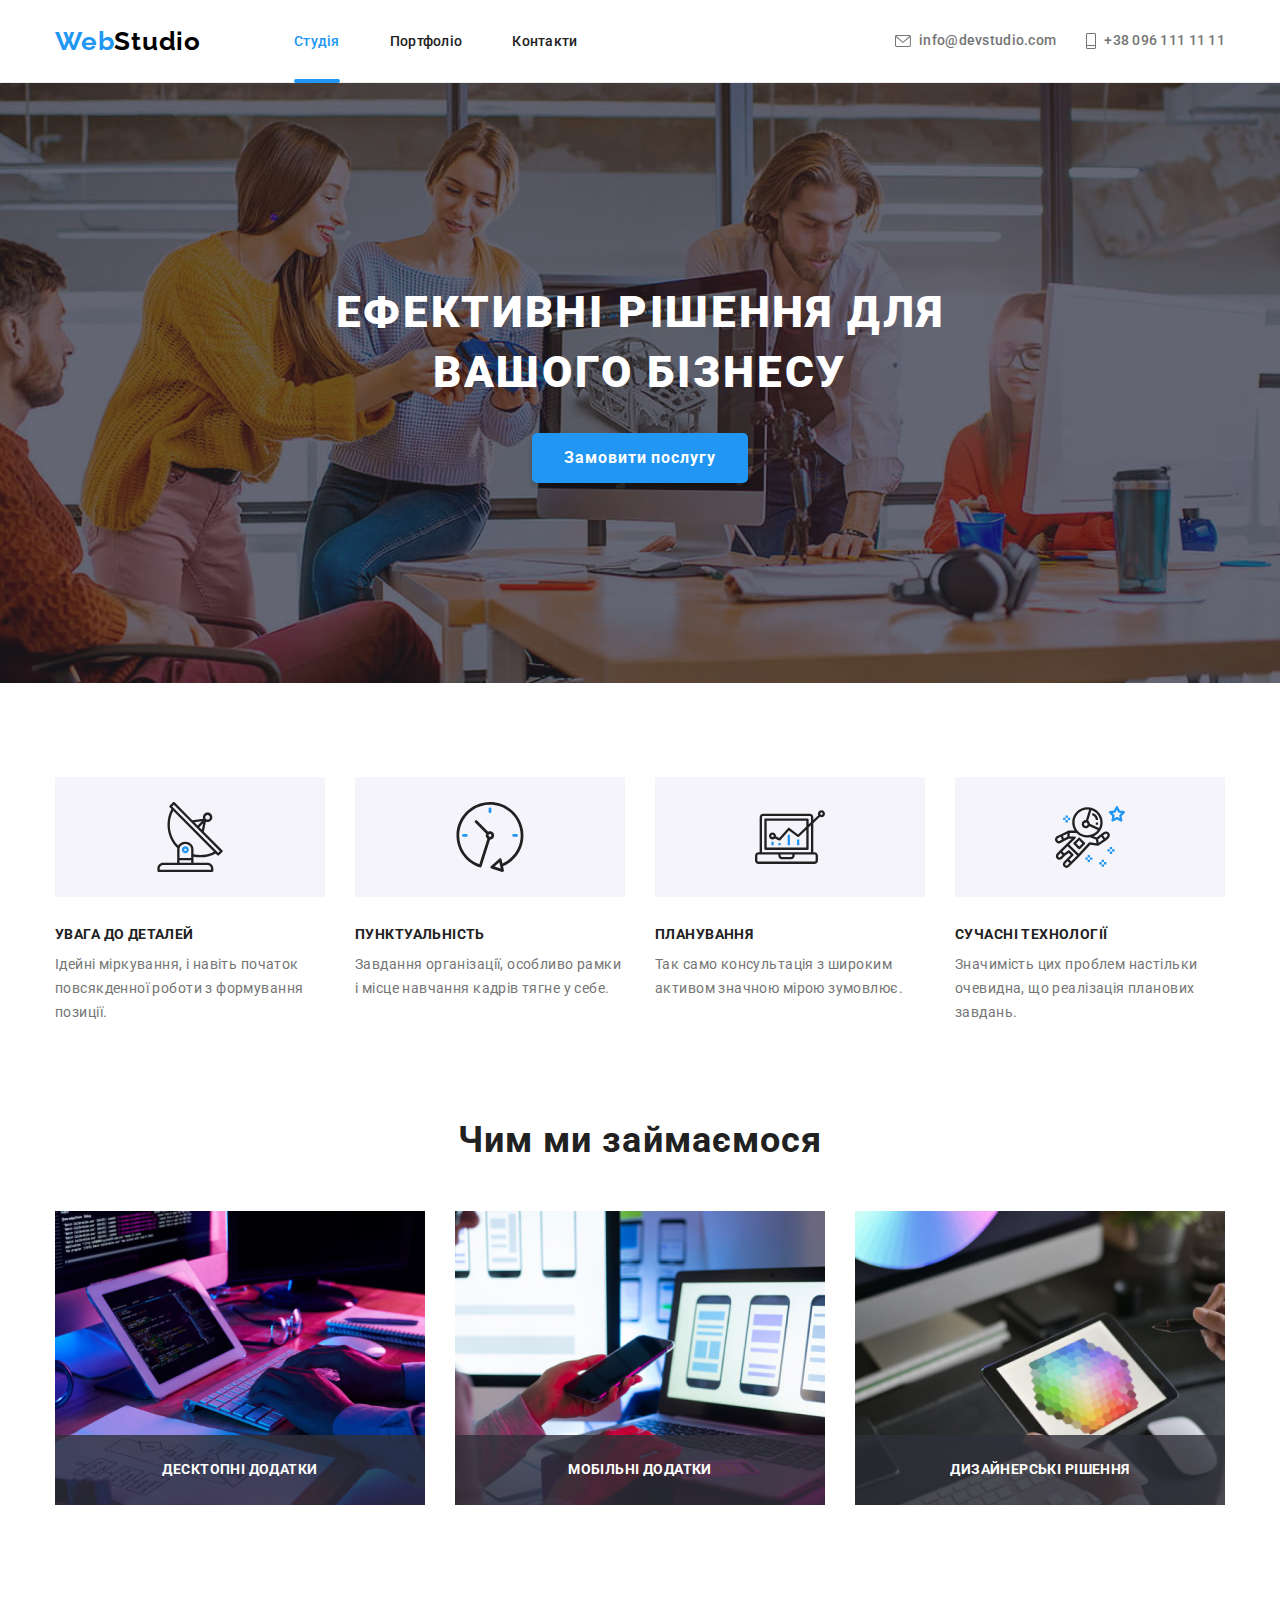
==== commit e5c6c8c3: "ads" ====
--- a/index.html
+++ b/index.html
@@ -15,46 +15,73 @@
 </head>
 
 <body>
-  <!-- Шапка сайта -->
-  <!-- <header class="header">
-    <div class="container flex">
-      <a class="logo" href="./index.html" lang="en"><span class="blue-logo">Web</span>Studio</a>
-      <nav class="header-nav">
-        <ul class="header-list list">
-          <li class="header-list-item list">
-            <a href="./index.html" class="header-link current-page link">Студія</a>
-          </li>
-          <li class="header-list-item list">
-            <a href="./portfolio.html" class="header-link">Портфоліо</a>
-          </li>
-          <li class="header-list-item list">
-            <a href="#" class="header-link">Контакти</a>
-          </li>
-        </ul>
-      </nav>
-
-      <ul class="contacts">
-        <li class="contact-list-item">
-          <a href="mailto:info@devstudio.com" class="contacts-list-link">
-            <svg class="contacts-icon" width="16" height="12">
+  <!-- HEADER -->
+  <header class="header">
+    <div class="header-wrap container ">
+      <a href="index.html" class="logo"> <span class="logo--accent">Web</span>Studio</a>
+      <div class="menu header__menu" data-menu>
+        <nav class="header-nav">
+        <ul class="header-nav__list">
+          <li class="header-nav__item">
+            <a href="./index.html" class="header-nav__link header-nav__link--current">Студія</a>
+          </li>
+          <li class="header-nav__item">
+            <a href="./portfolio.html" class="header-nav__link">Портфоліо</a>
+          </li>
+          <li class="header-nav__item">
+            <a href="#contacts" class="header-nav__link">Контакти</a>
+          </li>
+        </ul>
+        </nav>
+
+        <ul class="header-contact__list menu__contacts">
+        <li class="header-contact__item">
+          <a href="mailto:info@devstudio.com" class="header-contact__link">
+            <svg class="header-contact__icon" width="16" height="12">
               <use href="./images/icons-cont.svg#icon-envelope"></use>
             </svg>
             info@devstudio.com
           </a>
         </li>
 
-        <li class="contact-list-item">
-          <a href="tel:+380961111111" class="contacts-list-link">
-            <svg class="contacts-icon" width="10" height="16">
+        <li class="header-contact__item">
+          <a href="tel:+38096111111" class="header-contact__link header-contact__link--accent">
+            <svg class="header-contact__icon" width="10" height="16">
               <use href="./images/icons-cont.svg#icon-Vector"></use>
             </svg>
             +38 096 111 11 11
           </a>
         </li>
-      </ul>
-    </div>
-  </header> -->
-  <!--Герой-->
+        </ul>
+       <!--mobile menu-->
+       <ul class="social-small social-menu">
+        <li class="social-small__item">
+          <a href="" class="social-small__link">Instagram</a>
+        </li>
+        <li class="social-small__item">
+          <a href="" class="social-small__link">Twitter</a>
+        </li>
+        <li class="social-small__item">
+          <a href="" class="social-small__link">Facebook</a>
+        </li>
+        <li class="social-small__item">
+          <a href="" class="social-small__link">Linkedin</a>
+        </li>
+        </ul>
+      </div>
+      <button
+        type="button"
+        class="menu-button header_menu-button"
+        data-menu-button
+        aria-expanded="false">
+          <svg class="" width="40" height="40">
+            <use class="menu-button__close" href="./images/icons-menu.svg#icon-close"></use>
+            <use class="menu-button__menu" href="./images/icons-menu.svg#icon-menu"></use>
+          </svg>
+      </button>
+    </div> 
+  </header>
+  <!-- MAIN SECTION -->
   <main class="hero">
     <section class="hero-section section">
       <div class="container">
@@ -62,14 +89,14 @@
         <button class="hero-btn" type="button" data-modal-open>Замовити послугу</button>
       </div>
     </section>
-    <!--Особенности-->
+    <!-- FEATURES SECTION -->
     <section class="features section">
       <div class="container">
         <ul class="features__list">
           <li class="features__item">
             <div class="features__thumb">
               <svg class="features__icon" width="70" height="70">
-                <use href="./images/icons.svg#icon-antenna"></use>
+                <use href="./images/icons-frs.svg#icon-antenna"></use>
               </svg>
             </div>
             <h2 class="features__subtitle subtitle">УВАГА ДО ДЕТАЛЕЙ</h2>
@@ -80,7 +107,7 @@
           <li class="features__item">
             <div class="features__thumb">
               <svg class="features__icon" width="70" height="70">
-                <use href="./images/icons.svg#icon-clock"></use>
+                <use href="./images/icons-frs.svg#icon-clock"></use>
               </svg>
             </div>
             <h2 class="features__subtitle subtitle">ПУНКТУАЛЬНІСТЬ</h2>
@@ -91,7 +118,7 @@
           <li class="features__item">
             <div class="features__thumb">
               <svg class="features__icon" width="70" height="70">
-                <use href="./images/icons.svg#icon-diagram"></use>
+                <use href="./images/icons-frs.svg#icon-diagram"></use>
               </svg>
             </div>
             <h2 class="features__subtitle subtitle">ПЛАНУВАННЯ</h2>
@@ -102,7 +129,7 @@
           <li class="features__item">
             <div class="features__thumb">
               <svg class="features__icon" width="70" height="70">
-                <use href="./images/icons.svg#icon-astronaut"></use>
+                <use href="./images/icons-frs.svg#icon-astronaut"></use>
               </svg>
             </div>
             <h2 class="features__subtitle subtitle">СУЧАСНІ ТЕХНОЛОГІЇ</h2>
@@ -113,27 +140,60 @@
         </ul>
       </div>
     </section>
-    <!--Деятельность-->
-    <!-- <section class="activity section">
+    <!--WORK SECTION-->
+    <section class="work section">
       <div class="container">
-        <h2 class="activity-title">Чим ми займаємося</h2>
-        <ul class="activity-list list">
-          <li class="activity-item">
-            <img src="./images/about-img-1.jpeg" alt="software development" width="370" height="294" />
-            <p class="activity-element">Десктопні додатки</p>
-          </li>
-          <li class="activity-item">
-            <img src="./images/about-img-2.jpeg" alt="mobile application testing" width="370" height="294" />
-            <p class="activity-element">Мобільні додатки</p>
-          </li>
-
-          <li class="activity-item">
-            <img src="./images/about-img-3.jpeg" alt="working with the color palette" width="370" height="294" />
-            <p class="activity-element">Дизайнерські рішення</p>
-          </li>
-        </ul>
-      </div>
-    </section> -->
+        <h2 class="title">Чим ми займаємося</h2>
+        <ul class="work-list">
+          <li class="work-list__item">
+            <div class="work-list__image-thumb">
+              <picture>
+                <source
+                  srcset="
+                    ./images/work-img/work1-desktop.jpeg    1x,
+                    ./images/work-img/work1-desktop@2x.jpeg 2x
+                  "
+                  media="(min-width: 1200px)"
+                />
+                <img src="./images/work-img/work1.jpeg" alt="Комп'ютер" width="370" />
+              </picture>
+              <p class="work-list__image-desc">Десктопні додатки</p>
+            </div>
+          </li>
+          <li class="work-list__item">
+            <div class="work-list__image-thumb">
+              <picture>
+                <source
+                  srcset="
+                    ./images/work-img/work2-desktop.jpeg    1x,
+                    ./images/work-img/work2-desktop@2x.jpeg 2x
+                  "
+                  media="(min-width: 1200px)"
+                />
+                <img src="./images/work-img/work2.jpeg" alt="Телефон" width="370" />
+              </picture>
+
+              <p class="work-list__image-desc">Мобільні додатки</p>
+            </div>
+          </li>
+          <li class="work-list__item">
+            <div class="work-list__image-thumb">
+              <picture>
+                <source
+                  srcset="
+                    ./images/work-img/work3-desktop.jpeg    1x,
+                    ./images/work-img/work3-desktop@2x.jpeg 2x
+                  "
+                  media="(min-width: 1200px)"
+                />
+                <img src="./images/work-img/work3.jpeg" alt="Планшет" width="370" />
+              </picture>
+              <p class="work-list__image-desc">Дизайнерські рішення</p>
+            </div>
+          </li>
+        </ul>
+      </div>
+    </section>
     <!--Команда-->
     <!-- <section class="team page-sections">
       <div class="container">
@@ -290,7 +350,7 @@
         </ul>
       </div>
     </section> -->
-    <section class="regular-clients">
+    <!-- <section class="regular-clients">
       <div class="container">
         <h2 class="regular-clients-title">Постійні клієнти</h2>
         <ul class="regular-clients-list list">
@@ -339,15 +399,15 @@
         </ul>
       </div>
     </section>
-  </main>
+  </main> -->
 
   <!----- Логотип ---------->
-  <footer class="footer">
+  <!-- <footer class="footer">
     <div class="container">
       <div class="footer-contacts">
-        <a class="footer-logo" href="./index.html" lang="en"> Web<span class="logo-text">Studio</span></a>
+        <a class="footer-logo" href="./index.html" lang="en"> Web<span class="logo-text">Studio</span></a> -->
         <!-------Адрес------>
-        <address class="address">
+        <!-- <address class="address">
           <ul class="contact-list list">
             <li class="footer-address">
               <a class="address-link" href="https://goo.gl/maps/TaNnJPtCBs2FAHwr9" target="_blank"
@@ -396,9 +456,9 @@
             </a>
           </li>
         </ul>
-      </div>
+      </div> -->
       <!-----Підпишіться на розсилку------>
-      <div class="footer-container">
+      <!-- <div class="footer-container">
         <label for="footer-email" class="footer-label">Підпишіться на розсилку</label>
         <form class="footer-field" name="signup" autocomplete="on">
           <input id="footer-email" type="email" name="email" class="footer-input" placeholder="E-mail" />
@@ -411,7 +471,7 @@
         </form>
       </div>
     </div>
-  </footer>
+  </footer> -->
   <!--------- Модальне вікно  -------->
   <div class="backdrop is-hidden" data-modal>
     <div class="modal">
--- a/css/main.min.css
+++ b/css/main.min.css
@@ -1 +1 @@
-:root{--primary-text-color: #757575;--black-text-color: #000000;--secondary-text-color: rgba(255, 255, 255, 0.6);--select-color: #2196f3;--title-text-color: #212121;--white-text-color: rgba(255, 255, 255, 1);--accent-color: #188ce8;--header-border-line: #ececec;--primary-bgc: rgba(255, 255, 255, 1);--secondary-bgc: #2f303a;--background-btn: #f5f4fa;--feauters-bgc: #f5f5f5;--background-project-list: #eeeeee;--background-team: #f5f4fa;--icon-color: #afb1b8;--color-gradient: rgba(47, 48, 58, 0.4);--white-bgc: #ffffff;--animation: 250ms cubic-bezier(0.4, 0, 0.2, 1);--btn-shadow: 0px 4px 4px rgba(0, 0, 0, 0.15)}.visually-hidden{position:absolute;white-space:nowrap;height:1px;overflow:hidden;border:0;padding:0;clip:rect(0 0 0 0);-webkit-clip-path:inset(50%);clip-path:inset(50%);margin:-1px}ul{list-style:none;margin:0;padding:0}a{margin:0;padding:0}h1,h2,h3,h4,h5,h6,p{margin:0}img{display:block;max-width:100%;height:auto}.section{padding-top:94px;padding-bottom:94px}body{font-family:"Roboto",sans-serif}.list{list-style:none}.container{padding:0 15px;margin:0 auto}@media screen and (max-width: 480px){.container{max-width:480px}}@media screen and (min-width: 768px){.container{width:768px}}@media screen and (min-width: 1200px){.container{width:1200px}}.header>.container{display:-webkit-box;display:-ms-flexbox;display:flex;-webkit-box-align:center;-ms-flex-align:center;align-items:center}.section{width:100%;padding:60px 0}@media screen and (min-width: 1200px){.section{padding:94px 0}}.logo{padding:24px 0;margin:0;text-align:center;font-family:"Raleway";text-decoration:none;color:var(--black-text-color)}.blue-logo{color:var(--select-color);padding:0}.header-nav{display:-webkit-box;display:-ms-flexbox;display:flex;margin-left:93px;-webkit-box-align:center;-ms-flex-align:center;align-items:center;margin-right:auto}.backdrop{z-index:2;position:fixed;top:0;left:0;width:100vw;height:100vh;opacity:1;background-color:rgba(0,0,0,.2);-webkit-transition:opacity 400ms cubic-bezier(0.4, 0, 0.2, 1),visibility 700ms cubic-bezier(0.4, 0, 0.2, 1);transition:opacity 400ms cubic-bezier(0.4, 0, 0.2, 1),visibility 700ms cubic-bezier(0.4, 0, 0.2, 1)}.backdrop.is-hidden{opacity:0;visibility:hidden;pointer-events:none}.backdrop.is-hidden .modal{-webkit-transform:translate(-50%, -50%) scale(0) rotate(360deg);transform:translate(-50%, -50%) scale(0) rotate(360deg)}.modal{padding:40px;position:absolute;top:50%;left:50%;-webkit-transform:translate(-50%, -50%) scale(1) rotate(0);transform:translate(-50%, -50%) scale(1) rotate(0);width:528px;height:581px;-webkit-transition:-webkit-transform var(--animation);transition:-webkit-transform var(--animation);transition:transform var(--animation);transition:transform var(--animation), -webkit-transform var(--animation);background-color:var(--white-bgc);-webkit-box-shadow:0px 1px 3px rgba(0,0,0,.12),0px 1px 1px rgba(0,0,0,.14),0px 2px 1px rgba(0,0,0,.2);box-shadow:0px 1px 3px rgba(0,0,0,.12),0px 1px 1px rgba(0,0,0,.14),0px 2px 1px rgba(0,0,0,.2);border-radius:4px}.close-btn{position:absolute;top:8px;right:8px;display:-webkit-box;display:-ms-flexbox;display:flex;-webkit-box-align:center;-ms-flex-align:center;align-items:center;-webkit-box-pack:center;-ms-flex-pack:center;justify-content:center;width:30px;height:30px;cursor:pointer;background-color:rgba(0,0,0,0);border:1px solid rgba(0,0,0,.1);border-radius:50%;fill:var(--black-text-color);-webkit-transition:fill var(--animation);transition:fill var(--animation)}.close-btn:hover,.close-btn:focus{fill:var(--select-color)}.modal-form{display:block;font-size:12px;line-height:1.16;letter-spacing:.01em;color:var(--primary-text-color)}.modal-title{font-size:20px;font-weight:700;line-height:1.15;letter-spacing:.03em;text-align:center;margin-bottom:12px;color:var(--title-text-color)}.modal-field-thumb{display:-webkit-box;display:-ms-flexbox;display:flex;position:relative;margin-top:4px}.modal-field{margin-bottom:10px}.modal-input{padding-left:42px;width:100%;height:38px;border:none;outline:none;background:rgba(0,0,0,0);-webkit-box-flex:1;-ms-flex-positive:1;flex-grow:1;font-size:14px;line-height:1.71;letter-spacing:.03em;border:1px solid rgba(33,33,33,.2);border-radius:4px;color:var(--title-text-color);-webkit-transition:border-color var(--animation);transition:border-color var(--animation)}.modal-text{margin-top:4px;padding:10px 16px;border:none;outline:none;background:rgba(0,0,0,0);width:100%;height:120px;font-size:12px;line-height:1.16;letter-spacing:.01em;color:var(--title-text-color);border:1px solid rgba(33,33,33,.2);border-radius:4px;resize:none}.modal-text::-webkit-input-placeholder{font-size:12px;line-height:1.16;letter-spacing:.01em;color:rgba(117,117,117,.5)}.modal-text::-moz-placeholder{font-size:12px;line-height:1.16;letter-spacing:.01em;color:rgba(117,117,117,.5)}.modal-text:-ms-input-placeholder{font-size:12px;line-height:1.16;letter-spacing:.01em;color:rgba(117,117,117,.5)}.modal-text::-ms-input-placeholder{font-size:12px;line-height:1.16;letter-spacing:.01em;color:rgba(117,117,117,.5)}.modal-text::placeholder{font-size:12px;line-height:1.16;letter-spacing:.01em;color:rgba(117,117,117,.5)}.modal-icon{position:absolute;top:50%;-webkit-transform:translateY(-50%);transform:translateY(-50%);left:12px;display:inline-block;-webkit-transition:fill var(--animation);transition:fill var(--animation)}.modal-input:focus,.modal-text:focus{border-color:var(--select-color)}.modal-input:focus+.modal-icon{fill:var(--select-color)}.form-terms-thumb{display:-webkit-box;display:-ms-flexbox;display:flex;-webkit-box-pack:center;-ms-flex-pack:center;justify-content:center;margin-bottom:30px}.form-checkbox{position:absolute;width:1px;height:1px;margin:-1px;border:0;padding:0;white-space:nowrap;-webkit-clip-path:inset(100%);clip-path:inset(100%);clip:rect(0 0 0 0);overflow:hidden;-webkit-transition:border-color var(--animation);transition:border-color var(--animation)}.form-terms{position:relative;display:-webkit-box;display:-ms-flexbox;display:flex;-webkit-box-align:center;-ms-flex-align:center;align-items:center;font-size:14px;line-height:1.71;letter-spacing:.03em;cursor:pointer;color:var(--primary-text-color)}.icon-check{display:inline-block;margin-right:8px;width:16px;height:15px;border:2px solid var(--title-text-color);border-radius:2px;-webkit-transition:fill var(--animation),border var(--animation);transition:fill var(--animation),border var(--animation)}.icon-active{position:absolute;top:50%;left:0;-webkit-transform:translateY(-50%);transform:translateY(-50%);border-color:rgba(0,0,0,0)}.form-checkbox:checked+.icon-check{background-color:var(--select-color);border-color:var(--select-color)}.form-checkbox:focus+.icon-check{border-color:var(--select-color)}.checkbox-link{color:var(--select-color);text-decoration:underline}.modal-btn-thumb{display:-webkit-box;display:-ms-flexbox;display:flex;-webkit-box-align:center;-ms-flex-align:center;align-items:center;-webkit-box-pack:center;-ms-flex-pack:center;justify-content:center}.modal-btn{padding:10px 52px;margin:0 auto;display:-webkit-box;display:-ms-flexbox;display:flex;font-weight:700;font-size:16px;line-height:1.87;letter-spacing:.06em;cursor:pointer;color:var(--white-text-color);border-color:rgba(0,0,0,0);background:var(--select-color);-webkit-box-sizing:border-box;box-sizing:border-box;border-radius:4px;-webkit-box-shadow:0px 4px 4px rgba(0,0,0,.15);box-shadow:0px 4px 4px rgba(0,0,0,.15)}.modal-btn:hover,.modal-btn:focus{background:var(--accent-color)}.hero-btn{padding:10px 32px;margin:0 auto;display:block;font-family:inherit;font-weight:700;font-size:16px;line-height:1.87;letter-spacing:.06em;cursor:pointer;color:var(--white-text-color);background:var(--select-color);-webkit-box-sizing:border-box;box-sizing:border-box;border-radius:5px;border:none;min-width:200px;height:50px;-webkit-box-shadow:0px 4px 4px rgba(0,0,0,.15);box-shadow:0px 4px 4px rgba(0,0,0,.15)}.hero-btn:hover,.hero-btn:focus{background-color:var(--accent-color)}.logo-text{color:var(--white-text-color)}.footer-logo{display:block;margin-bottom:20px;font-family:"Raleway";font-style:normal;font-weight:700;font-size:26px;line-height:1.19;letter-spacing:.03em;color:var(--select-color);text-decoration:none}.btn-list{display:-webkit-box;display:-ms-flexbox;display:flex;-webkit-box-pack:center;-ms-flex-pack:center;justify-content:center;gap:8px;margin-bottom:50px}.portfolio-btn{font-family:inherit;font-weight:500;font-size:16px;line-height:1.6;letter-spacing:.03em;cursor:pointer;padding:6px 22px;border-radius:4px;border-color:rgba(0,0,0,0);-webkit-transition:color 250ms cubic-bezier(0.4, 0, 0.2, 1),background-color 250ms cubic-bezier(0.4, 0, 0.2, 1),-webkit-box-shadow 250ms cubic-bezier(0.4, 0, 0.2, 1);transition:color 250ms cubic-bezier(0.4, 0, 0.2, 1),background-color 250ms cubic-bezier(0.4, 0, 0.2, 1),-webkit-box-shadow 250ms cubic-bezier(0.4, 0, 0.2, 1);transition:box-shadow 250ms cubic-bezier(0.4, 0, 0.2, 1),color 250ms cubic-bezier(0.4, 0, 0.2, 1),background-color 250ms cubic-bezier(0.4, 0, 0.2, 1);transition:box-shadow 250ms cubic-bezier(0.4, 0, 0.2, 1),color 250ms cubic-bezier(0.4, 0, 0.2, 1),background-color 250ms cubic-bezier(0.4, 0, 0.2, 1),-webkit-box-shadow 250ms cubic-bezier(0.4, 0, 0.2, 1);color:var(--title-text-color);background-color:var(--background-btn)}.primary,.portfolio-btn:hover,.portfolio-btn:focus{color:var(--white-text-color);background:var(--select-color);-webkit-box-shadow:0px 3px 1px rgba(0,0,0,.1),0px 1px 2px rgba(0,0,0,.08),0px 2px 2px rgba(0,0,0,.12);box-shadow:0px 3px 1px rgba(0,0,0,.1),0px 1px 2px rgba(0,0,0,.08),0px 2px 2px rgba(0,0,0,.12)}.flex{display:-webkit-box;display:-ms-flexbox;display:flex}.header{position:fixed;z-index:1;width:100%;background:#fff;border-bottom:1px solid var(--header-border-line)}.header-list{display:-webkit-box;display:-ms-flexbox;display:flex}.header-link{display:block;padding:32px 0;font-weight:500;font-size:14px;line-height:1.14;letter-spacing:.02em;text-decoration:none;color:var(--title-text-color);-webkit-transition:color 250ms cubic-bezier(0.4, 0, 0.2, 1);transition:color 250ms cubic-bezier(0.4, 0, 0.2, 1)}.header-link .current-page,.header-link:hover,.header-link:focus{color:var(--select-color)}.header-link.current-page{color:var(--select-color);text-decoration:none}.current-page{color:var(--select-color);position:relative}.current-page::after{content:"";position:absolute;left:0;bottom:0;display:block;width:100%;height:4px;border-radius:2px;background-color:var(--select-color)}.contacts{display:-webkit-box;display:-ms-flexbox;display:flex;gap:50px;margin-left:auto}.header-list-item:not(:last-child){margin-right:50px}.contacts-list-link{padding:32px 0;display:-webkit-box;display:-ms-flexbox;display:flex;-webkit-box-align:center;-ms-flex-align:center;align-items:center;-webkit-box-pack:center;-ms-flex-pack:center;justify-content:center;font-weight:500;font-size:14px;line-height:16px;letter-spacing:.02em;text-decoration:none;color:var(--primary-text-color);-webkit-transition:color 250ms cubic-bezier(0.4, 0, 0.2, 1);transition:color 250ms cubic-bezier(0.4, 0, 0.2, 1)}.contacts-list-link:hover,.contacts-list-link:focus{color:var(--select-color)}.contacts-icon{display:inline-block;margin-right:10px;fill:currentColor}.hero-section{background-image:-webkit-gradient(linear, left top, right top, from(var(--color-gradient)), to(var(--color-gradient))),url(../images/hero-img/hero-phone.jpg);background-image:linear-gradient(to right, var(--color-gradient), var(--color-gradient)),url(../images/hero-img/hero-phone.jpg);max-width:1600px;padding:118px 0;margin-left:auto;margin-right:auto;text-align:center;background-repeat:no-repeat;background-position:center;background-size:cover}@media screen and (min-width: 480px){.hero-section{background-image:-webkit-gradient(linear, left top, right top, from(rgba(47, 48, 58, 0.4)), to(rgba(47, 48, 58, 0.4))),url("../images/hero-img/hero-phone.jpg");background-image:linear-gradient(to right, rgba(47, 48, 58, 0.4), rgba(47, 48, 58, 0.4)),url("../images/hero-img/hero-phone.jpg")}}@media screen and (min-device-pixel-ratio: 2),screen and (-webkit-min-device-pixel-ratio: 2),screen and (min-resolution: 192dpi),screen and (min-resolution: 2dppx){.hero-section{background-image:-webkit-gradient(linear, left top, right top, from(rgba(47, 48, 58, 0.4)), to(rgba(47, 48, 58, 0.4))),url("../images/hero-img/hero-phone@2x.jpg");background-image:linear-gradient(to right, rgba(47, 48, 58, 0.4), rgba(47, 48, 58, 0.4)),url("../images/hero-img/hero-phone@2x.jpg")}}@media screen and (min-width: 768px){.hero-section{background-image:-webkit-gradient(linear, left top, right top, from(rgba(47, 48, 58, 0.4)), to(rgba(47, 48, 58, 0.4))),url("../images/hero-img/hero-tablet.jpg");background-image:linear-gradient(to right, rgba(47, 48, 58, 0.4), rgba(47, 48, 58, 0.4)),url("../images/hero-img/hero-tablet.jpg")}}@media screen and (min-width: 768px)and (min-device-pixel-ratio: 2),screen and (min-width: 768px)and (-webkit-min-device-pixel-ratio: 2),screen and (min-width: 768px)and (min-resolution: 192dpi),screen and (min-width: 768px)and (min-resolution: 2dppx){.hero-section{background-image:-webkit-gradient(linear, left top, right top, from(rgba(47, 48, 58, 0.4)), to(rgba(47, 48, 58, 0.4))),url("../images/hero-img/hero-tablet@2x.jpg");background-image:linear-gradient(to right, rgba(47, 48, 58, 0.4), rgba(47, 48, 58, 0.4)),url("../images/hero-img/hero-tablet@2x.jpg")}}@media screen and (min-width: 1200px){.hero-section{background-image:-webkit-gradient(linear, left top, right top, from(rgba(47, 48, 58, 0.4)), to(rgba(47, 48, 58, 0.4))),url("../images/hero-img/hero-desktop.jpg");background-image:linear-gradient(to right, rgba(47, 48, 58, 0.4), rgba(47, 48, 58, 0.4)),url("../images/hero-img/hero-desktop.jpg")}}@media screen and (min-width: 1200px)and (min-device-pixel-ratio: 2),screen and (min-width: 1200px)and (-webkit-min-device-pixel-ratio: 2),screen and (min-width: 1200px)and (min-resolution: 192dpi),screen and (min-width: 1200px)and (min-resolution: 2dppx){.hero-section{background-image:-webkit-gradient(linear, left top, right top, from(rgba(47, 48, 58, 0.4)), to(rgba(47, 48, 58, 0.4))),url("../images/hero-img/hero-desktop@2x.jpg");background-image:linear-gradient(to right, rgba(47, 48, 58, 0.4), rgba(47, 48, 58, 0.4)),url("../images/hero-img/hero-desktop@2x.jpg")}}@media screen and (min-width: 1200px){.hero-section{padding:200px 0;height:600px}}.hero-title{font-family:inherit;font-weight:900;font-size:26px;line-height:1.62;letter-spacing:.06em;color:#fff;max-width:360px;text-transform:uppercase;margin-bottom:30px;margin-right:auto;margin-left:auto}@media screen and (min-width: 1200px){.hero-title{font-family:inherit;font-weight:900;font-size:44px;line-height:1.36;letter-spacing:.06em;color:#fff;max-width:696px}}.hero-button{font-family:inherit;font-weight:700;font-size:16px;line-height:1.87;letter-spacing:.06em;color:#fff;background:#2196f3;-webkit-box-shadow:0px 3px 1px rgba(0,0,0,.1),0px 1px 2px rgba(0,0,0,.08),0px 2px 2px rgba(0,0,0,.12);box-shadow:0px 3px 1px rgba(0,0,0,.1),0px 1px 2px rgba(0,0,0,.08),0px 2px 2px rgba(0,0,0,.12);border-radius:4px;border-color:rgba(0,0,0,0);cursor:pointer;-webkit-transition:background-color 250ms cubic-bezier(0.4, 0, 0.2, 1);transition:background-color 250ms cubic-bezier(0.4, 0, 0.2, 1);padding:10px 24px}.hero-button:hover,.hero-button:focus{background:#188ce8}@media screen and (max-width: 768px){.hero-button{font-family:inherit;font-weight:700;font-size:16px;line-height:1.87;letter-spacing:.06em;color:#fff;background:#2196f3;-webkit-box-shadow:0px 3px 1px rgba(0,0,0,.1),0px 1px 2px rgba(0,0,0,.08),0px 2px 2px rgba(0,0,0,.12);box-shadow:0px 3px 1px rgba(0,0,0,.1),0px 1px 2px rgba(0,0,0,.08),0px 2px 2px rgba(0,0,0,.12);border-radius:4px;border-color:rgba(0,0,0,0);cursor:pointer;-webkit-transition:background-color 250ms cubic-bezier(0.4, 0, 0.2, 1);transition:background-color 250ms cubic-bezier(0.4, 0, 0.2, 1);padding:10px 24px}}@media screen and (min-width: 1200px){.hero-button{font-family:inherit;font-weight:700;font-size:16px;line-height:1.87;letter-spacing:.06em;color:#fff;background:#2196f3;-webkit-box-shadow:0px 3px 1px rgba(0,0,0,.1),0px 1px 2px rgba(0,0,0,.08),0px 2px 2px rgba(0,0,0,.12);box-shadow:0px 3px 1px rgba(0,0,0,.1),0px 1px 2px rgba(0,0,0,.08),0px 2px 2px rgba(0,0,0,.12);border-radius:4px;border-color:rgba(0,0,0,0);cursor:pointer;-webkit-transition:background-color 250ms cubic-bezier(0.4, 0, 0.2, 1);transition:background-color 250ms cubic-bezier(0.4, 0, 0.2, 1);padding:10px 32px}}.hero{-webkit-animation-name:hero;animation-name:hero;-webkit-animation-duration:500ms;animation-duration:500ms;-webkit-animation-timing-function:cubic-bezier(0.4, 0, 0.2, 1);animation-timing-function:cubic-bezier(0.4, 0, 0.2, 1)}@-webkit-keyframes hero{0%{-webkit-transform:translateY(100%);transform:translateY(100%);opacity:0}100%{-webkit-transform:translateY(0);transform:translateY(0);opacity:1}}@keyframes hero{0%{-webkit-transform:translateY(100%);transform:translateY(100%);opacity:0}100%{-webkit-transform:translateY(0);transform:translateY(0);opacity:1}}.features__list{gap:30px}@media screen and (max-width: 1199px){.features__list{display:-webkit-box;display:-ms-flexbox;display:flex;-ms-flex-wrap:wrap;flex-wrap:wrap}}@media screen and (min-width: 1200px){.features__list{display:-webkit-box;display:-ms-flexbox;display:flex}}.features__item{margin:0 auto}@media screen and (max-width: 767px){.features__item{max-width:450px}}@media screen and (max-width: 767px){.features__item:not(:last-child){margin-bottom:30px}}@media screen and (min-width: 768px){.features__item{width:calc((100% - 30px)/2)}}@media screen and (min-width: 1200px){.features__item{width:270px}}.features__thumb{padding:25px 0;display:-webkit-box;display:-ms-flexbox;display:flex;background-color:#f5f4fa;-webkit-box-pack:center;-ms-flex-pack:center;justify-content:center;margin-bottom:30px}.features__desc{font-family:inherit;font-size:14px;line-height:1.71;letter-spacing:.03em;color:#757575}.features__subtitle{font-family:inherit;font-weight:700;font-size:14px;line-height:1.71;letter-spacing:.03em;color:#212121;text-align:center}@media screen and (min-width: 768px){.features__subtitle{text-align:left}}.activity{padding-top:0}.activity-title{text-align:center;margin-bottom:50px;font-weight:700;font-size:36px;line-height:1.16;letter-spacing:.03em;color:var(--title-text-color)}.activity-list{display:-webkit-box;display:-ms-flexbox;display:flex;gap:30px}.activity-item{position:relative}.activity-element{position:absolute;padding-top:0;bottom:0;background-color:rgba(47,48,58,.8);width:100%;height:70px;display:-webkit-box;display:-ms-flexbox;display:flex;-webkit-box-align:center;-ms-flex-align:center;align-items:center;-webkit-box-pack:center;-ms-flex-pack:center;justify-content:center;font-weight:700;font-size:14px;line-height:1.14;letter-spacing:.03em;text-align:center;text-transform:uppercase;color:#fff}.team .page-sections{padding-top:94px;padding-bottom:94px}.team{background:var(--background-team)}.team__title{text-align:center;margin-bottom:50px;font-family:inherit;font-weight:700;font-size:36px;line-height:1.16;letter-spacing:.03em;color:#212121}.team__list{display:-webkit-box;display:-ms-flexbox;display:flex;gap:30px}.team-box{padding:30px 32px;text-align:center}.team__item{background:var(--white-bgc);-webkit-box-shadow:0px 1px 3px rgba(0,0,0,.12),0px 1px 1px rgba(0,0,0,.14),0px 2px 1px rgba(0,0,0,.2);box-shadow:0px 1px 3px rgba(0,0,0,.12),0px 1px 1px rgba(0,0,0,.14),0px 2px 1px rgba(0,0,0,.2);border-radius:0px 0px 4px 4px}.team-item__title{margin-bottom:10px;font-family:inherit;font-weight:500;font-size:16px;line-height:1.18;letter-spacing:.03em;color:#212121}.team-item__text{font-size:16px;line-height:1.18;letter-spacing:.03em;color:var(--primary-text-color);margin-bottom:16px}.team-soc{display:-webkit-box;display:-ms-flexbox;display:flex;-webkit-box-pack:center;-ms-flex-pack:center;justify-content:center;gap:10px}.team-soc-icon{display:-webkit-inline-box;display:-ms-inline-flexbox;display:inline-flex;fill:var(--icon-color);-webkit-transition:fill 250ms cubic-bezier(0.4, 0, 0.2, 1);transition:fill 250ms cubic-bezier(0.4, 0, 0.2, 1)}.team-soc-link{width:44px;height:44px;border-radius:50%;display:-webkit-box;display:-ms-flexbox;display:flex;-webkit-box-align:center;-ms-flex-align:center;align-items:center;-webkit-box-pack:center;-ms-flex-pack:center;justify-content:center;background-color:rgba(0,0,0,0);-webkit-transition:background-color 250ms cubic-bezier(0.4, 0, 0.2, 1);transition:background-color 250ms cubic-bezier(0.4, 0, 0.2, 1)}.team-soc-link:hover,.team-soc-link:focus{background-color:var(--select-color)}.team-soc-link:hover .team-soc-icon,.team-soc-link:focus .team-soc-icon{fill:var(--white-bgc)}.regular-clients{padding:94px 0}.regular-clients-title{font-family:inherit;font-weight:700;font-size:36px;line-height:1.16;letter-spacing:.03em;color:#212121;text-align:center;margin-bottom:50px}.regular-clients-list{display:-webkit-box;display:-ms-flexbox;display:flex;gap:30px}.regular-clients-link{-webkit-box-sizing:border-box;box-sizing:border-box;border:1px solid var(--icon-color);border-radius:4px;width:170px;height:92px;outline:rgba(0,0,0,0);display:-webkit-box;display:-ms-flexbox;display:flex;-webkit-box-align:center;-ms-flex-align:center;align-items:center;-webkit-box-pack:center;-ms-flex-pack:center;justify-content:center;-webkit-transition:border 250ms cubic-bezier(0.4, 0, 0.2, 1);transition:border 250ms cubic-bezier(0.4, 0, 0.2, 1)}.regular-clients-link:hover,.regular-clients-link:focus{fill:var(--select-color);border:1px solid var(--select-color)}.regular-clients-icon{display:-webkit-inline-box;display:-ms-inline-flexbox;display:inline-flex;fill:var(--icon-color);-webkit-transition:fill 250ms cubic-bezier(0.4, 0, 0.2, 1);transition:fill 250ms cubic-bezier(0.4, 0, 0.2, 1)}.regular-clients-link:hover .regular-clients-icon,.regular-clients-link:focus .regular-clients-icon{fill:var(--select-color)}.footer{padding:60px 0;background-color:var(--secondary-bgc)}.footer-item{margin-bottom:9px}.footer-item:last-child{margin-bottom:0}.footer-address{margin-bottom:9px;font-family:inherit;font-weight:400;font-size:14px;line-height:1.14;letter-spacing:.03em;color:#fff}.address-link{text-decoration:none;color:inherit;font-style:normal;color:var(--white-text-color);text-decoration:none;-webkit-transition:color 250ms cubic-bezier(0.4, 0, 0.2, 1);transition:color 250ms cubic-bezier(0.4, 0, 0.2, 1)}.address-link:hover,.address-link:focus{color:var(--select-color)}.contact-list{display:block}.footer-mail{margin-bottom:9px;font-style:normal;font-family:inherit;font-size:14px;line-height:1.14;letter-spacing:.03em;color:rgba(255,255,255,.6);text-decoration:none;-webkit-transition:color 250ms cubic-bezier(0.4, 0, 0.2, 1);transition:color 250ms cubic-bezier(0.4, 0, 0.2, 1)}.footer-tel{font-style:normal;font-family:inherit;font-size:14px;line-height:1.14;letter-spacing:.03em;color:rgba(255,255,255,.6);text-decoration:none;-webkit-transition:color 250ms cubic-bezier(0.4, 0, 0.2, 1);transition:color 250ms cubic-bezier(0.4, 0, 0.2, 1)}.contact-list .link:hover,.contact-list .link:focus{color:var(--select-color)}.footer .container{display:-webkit-box;display:-ms-flexbox;display:flex;-webkit-box-align:baseline;-ms-flex-align:baseline;align-items:baseline}.footer-contacts{margin-right:70px}.join-us{margin-right:auto}.join-us-title{display:-webkit-box;display:-ms-flexbox;display:flex;margin-bottom:20px;font-family:inherit;font-weight:700;font-size:14px;line-height:1.14;letter-spacing:.03em;color:#fff;text-transform:uppercase;-webkit-transition:color 250ms cubic-bezier(0.4, 0, 0.2, 1);transition:color 250ms cubic-bezier(0.4, 0, 0.2, 1)}.join-us-list{display:-webkit-box;display:-ms-flexbox;display:flex;gap:10px}.join-us-link{border-radius:50%;background-color:rgba(255,255,255,.1);width:44px;height:44px;display:-webkit-box;display:-ms-flexbox;display:flex;-webkit-box-align:center;-ms-flex-align:center;align-items:center;-webkit-box-pack:center;-ms-flex-pack:center;justify-content:center;-webkit-transition:bacground-color 250ms cubic-bezier(0.4, 0, 0.2, 1);transition:bacground-color 250ms cubic-bezier(0.4, 0, 0.2, 1)}.join-us-link:hover,.join-us-link:focus{background-color:var(--select-color)}.join-us-icon{fill:var(--white-bgc)}.footer-label{display:-webkit-box;display:-ms-flexbox;display:flex;-webkit-box-orient:vertical;-webkit-box-direction:normal;-ms-flex-direction:column;flex-direction:column;font-family:inherit;font-weight:700;font-size:14px;line-height:1.14;letter-spacing:.03em;color:#fff;text-transform:uppercase;margin-bottom:20px}.footer-field{display:-webkit-box;display:-ms-flexbox;display:flex;-webkit-box-orient:horizontal;-webkit-box-direction:normal;-ms-flex-direction:row;flex-direction:row}.footer-input{display:-webkit-box;display:-ms-flexbox;display:flex;margin-right:12px;padding:15px 16px;font-family:inherit;font-weight:400;font-size:16px;line-height:1.25;letter-spacing:.03em;color:rgba(255,255,255,.6);background:rgba(0,0,0,0);border:1px solid rgba(255,255,255,.3);-webkit-filter:drop-shadow(0px 4px 4px rgba(0, 0, 0, 0.15));filter:drop-shadow(0px 4px 4px rgba(0, 0, 0, 0.15));border-radius:4px;min-width:358px;outline:none;color:rgba(255,255,255,.6);-webkit-transition:border-color var(--animation);transition:border-color var(--animation)}.footer-input::-webkit-input-placeholder{font-size:16px;line-height:1.25;letter-spacing:.03em;color:rgba(255,255,255,.6)}.footer-input::-moz-placeholder{font-size:16px;line-height:1.25;letter-spacing:.03em;color:rgba(255,255,255,.6)}.footer-input:-ms-input-placeholder{font-size:16px;line-height:1.25;letter-spacing:.03em;color:rgba(255,255,255,.6)}.footer-input::-ms-input-placeholder{font-size:16px;line-height:1.25;letter-spacing:.03em;color:rgba(255,255,255,.6)}.footer-input::placeholder{font-size:16px;line-height:1.25;letter-spacing:.03em;color:rgba(255,255,255,.6)}.footer-input:focus-within{border-color:var(--select-color)}.footer-btn{width:200px;height:50px}.footer-btn{display:-webkit-box;display:-ms-flexbox;display:flex;-webkit-box-align:center;-ms-flex-align:center;align-items:center;padding:10px 28px;font-family:inherit;font-weight:700;font-size:16px;line-height:1.88;letter-spacing:.06em;color:#fff;letter-spacing:.06em;background:#2196f3;-webkit-box-shadow:var(--btn-shadow-);box-shadow:var(--btn-shadow-);border-radius:4px;border:rgba(0,0,0,0);-webkit-transition:background-color var(--animation);transition:background-color var(--animation)}.footer-btn:hover,.footer-btn:focus{background-color:var(--accent-color);cursor:pointer}.icon-send{fill:var(--white-bgc);margin-left:10px}.page-sections{padding:94px 0}.portfolio-list{display:-webkit-box;display:-ms-flexbox;display:flex;-ms-flex-wrap:wrap;flex-wrap:wrap;gap:30px;row-gap:30px;background:var(--primary-bgc)}.portfolio-item{-ms-flex-preferred-size:calc((100% - 60px)/3);flex-basis:calc((100% - 60px)/3)}.portfolio-icon{text-decoration:none;display:block;outline:rgba(0,0,0,0);-webkit-transition:-webkit-transform 250ms cubic-bezier(0.4, 0, 0.2, 1);transition:-webkit-transform 250ms cubic-bezier(0.4, 0, 0.2, 1);transition:transform 250ms cubic-bezier(0.4, 0, 0.2, 1);transition:transform 250ms cubic-bezier(0.4, 0, 0.2, 1), -webkit-transform 250ms cubic-bezier(0.4, 0, 0.2, 1);-webkit-box-shadow:250ms cubic-bezier(0.4, 0, 0.2, 1);box-shadow:250ms cubic-bezier(0.4, 0, 0.2, 1)}.portfolio-icon:hover,.portfolio-icon:focus{-webkit-box-shadow:0px 3px 1px rgba(0,0,0,.1),0px 1px 2px rgba(0,0,0,.08),0px 2px 2px rgba(0,0,0,.12);box-shadow:0px 3px 1px rgba(0,0,0,.1),0px 1px 2px rgba(0,0,0,.08),0px 2px 2px rgba(0,0,0,.12)}.portfolio-box{padding:20px 24px;border:1px solid #eee;border-top:0}.portfolio-overlay{position:relative;overflow:hidden}.portfolio-text{top:0;left:0;width:100%;height:100%;padding:63px 24px;color:var(--white-bgc);font-size:18px;line-height:1.56;background-color:rgba(33,150,243,.9);content:"";position:absolute;-webkit-transform:translateY(101%);transform:translateY(101%);-webkit-transition:-webkit-transform 250ms cubic-bezier(0.4, 0, 0.2, 1);transition:-webkit-transform 250ms cubic-bezier(0.4, 0, 0.2, 1);transition:transform 250ms cubic-bezier(0.4, 0, 0.2, 1);transition:transform 250ms cubic-bezier(0.4, 0, 0.2, 1), -webkit-transform 250ms cubic-bezier(0.4, 0, 0.2, 1)}.portfolio-icon:hover .portfolio-text,.portfolio-icon:focus .portfolio-text{-webkit-transform:translateY(0);transform:translateY(0);-webkit-box-shadow:0px 1px 1px rgba(0,0,0,.12),0px 4px 4px rgba(0,0,0,.06),1px 4px 6px rgba(0,0,0,.16);box-shadow:0px 1px 1px rgba(0,0,0,.12),0px 4px 4px rgba(0,0,0,.06),1px 4px 6px rgba(0,0,0,.16)}.portfolio-title{font-family:inherit;font-weight:700;font-size:18px;line-height:2;letter-spacing:.06em;color:#212121}.portfolio-type{font-family:inherit;font-weight:400;font-size:16px;line-height:1.87;letter-spacing:.03em;color:rgba(255,255,255,.6)}.portfolio-icon:hover,.portfolio-icon:focus{display:block;-webkit-box-shadow:0px 1px 1px rgba(0,0,0,.12),0px 4px 4px rgba(0,0,0,.06),1px 4px 6px rgba(0,0,0,.16);box-shadow:0px 1px 1px rgba(0,0,0,.12),0px 4px 4px rgba(0,0,0,.06),1px 4px 6px rgba(0,0,0,.16)}/*# sourceMappingURL=main.min.css.map */+:root{--primary-text-color: #757575;--black-text-color: #000000;--secondary-text-color: rgba(255, 255, 255, 0.6);--select-color: #2196f3;--title-text-color: #212121;--white-text-color: rgba(255, 255, 255, 1);--accent-color: #188ce8;--header-border-line: #ececec;--primary-bgc: rgba(255, 255, 255, 1);--secondary-bgc: #2f303a;--background-btn: #f5f4fa;--feauters-bgc: #f5f5f5;--background-project-list: #eeeeee;--background-team: #f5f4fa;--icon-color: #afb1b8;--color-gradient: rgba(47, 48, 58, 0.4);--white-bgc: #ffffff;--animation: 250ms cubic-bezier(0.4, 0, 0.2, 1);--btn-shadow: 0px 4px 4px rgba(0, 0, 0, 0.15)}.visually-hidden{position:absolute;white-space:nowrap;height:1px;overflow:hidden;border:0;padding:0;clip:rect(0 0 0 0);-webkit-clip-path:inset(50%);clip-path:inset(50%);margin:-1px}ul{list-style:none;margin:0;padding:0}ul,h1,h2,h3,p{margin:0;padding:0}.header-nav__list,.header-contact__list,.features__list,.work-list,.user-list,.btn-list{display:-webkit-box;display:-ms-flexbox;display:flex}ul{list-style:none;padding:0}a{text-decoration:none;color:inherit;font-family:inherit}img{display:block;width:100%;height:auto}body{font-family:"Roboto",sans-serif;color:#212121;width:100%;margin:0}body.modal-open{overflow:hidden}@media screen and (max-width: 767px){body.menu-open{overflow:hidden}}body{font-family:"Roboto",sans-serif}.list{list-style:none}.container{padding:0 15px;margin:0 auto}@media screen and (max-width: 480px){.container{max-width:480px}}@media screen and (min-width: 768px){.container{width:768px}}@media screen and (min-width: 1200px){.container{width:1200px}}.header>.container{display:-webkit-box;display:-ms-flexbox;display:flex;-webkit-box-align:center;-ms-flex-align:center;align-items:center}.section{width:100%;padding:60px 0}@media screen and (min-width: 1200px){.section{padding:94px 0}}.header{border-bottom:1px solid #ececec;width:100vw;z-index:1;background:#fff;top:0}.header-wrap{display:-webkit-box;display:-ms-flexbox;display:flex;-webkit-box-align:center;-ms-flex-align:center;align-items:center;-webkit-box-pack:justify;-ms-flex-pack:justify;justify-content:space-between}@media screen and (min-width: 768px){.header-wrap{-webkit-box-pack:center;-ms-flex-pack:center;justify-content:center;-webkit-box-align:center;-ms-flex-align:center;align-items:center;display:-webkit-box;display:-ms-flexbox;display:flex}}@media screen and (max-width: 767px){.header-wrap{max-width:768px;min-width:100%;height:60px}}.header_menu-button{margin-left:auto}@media screen and (min-width: 768px){.header_menu-button{display:none}}@media screen and (max-width: 767px){.header-nav__list{display:block}}@media screen and (min-width: 768px){.header-nav__list{gap:50px}}@media screen and (min-width: 768px){.header-nav .header-nav__link--current::after{position:absolute;display:block;right:0;bottom:-1px;content:"";height:4px;width:100%;border-radius:2px;background-color:#2196f3;-webkit-animation-name:changeScale;animation-name:changeScale;-webkit-animation-duration:500ms;animation-duration:500ms;-webkit-animation-timing-function:cubic-bezier(0.4, 0, 0.2, 1);animation-timing-function:cubic-bezier(0.4, 0, 0.2, 1)}}@-webkit-keyframes changeScale{0%{-webkit-transform:scaleX(1);transform:scaleX(1)}50%{-webkit-transform:scaleX(0);transform:scaleX(0)}100%{-webkit-transform:scaleX(1);transform:scaleX(1)}}@keyframes changeScale{0%{-webkit-transform:scaleX(1);transform:scaleX(1)}50%{-webkit-transform:scaleX(0);transform:scaleX(0)}100%{-webkit-transform:scaleX(1);transform:scaleX(1)}}.header-nav__item{position:relative}@media screen and (min-width: 768px){.header-nav__item{padding:32px 0}}.header-nav__link{-webkit-transition:color 250ms cubic-bezier(0.4, 0, 0.2, 1);transition:color 250ms cubic-bezier(0.4, 0, 0.2, 1)}@media screen and (max-width: 767px){.header-nav__link{font-family:inherit;font-weight:500;font-size:40px;line-height:1.14;letter-spacing:.02em;color:#212121}}@media screen and (min-width: 768px){.header-nav__link{font-family:inherit;font-weight:500;font-size:14px;line-height:1.14;letter-spacing:.02em;color:#212121}}.header-nav__link:hover,.header-nav__link:focus{color:#2196f3;cursor:pointer}.header-nav__link--current{color:#2196f3}@media screen and (max-width: 767px){.header-nav__item:not(:last-child){margin-bottom:32px}}.header-contact__list{display:-webkit-box;display:-ms-flexbox;display:flex}@media screen and (min-width: 768px)and (max-width: 1199px){.header-contact__list{-webkit-box-orient:vertical;-webkit-box-direction:normal;-ms-flex-direction:column;flex-direction:column;gap:10px}}@media screen and (min-width: 1200px){.header-contact__list{-webkit-box-align:center;-ms-flex-align:center;align-items:center;gap:30px}}@media screen and (max-width: 767px){.header-contact__list{-webkit-box-orient:vertical;-webkit-box-direction:reverse;-ms-flex-direction:column-reverse;flex-direction:column-reverse;gap:32px}.header-contact__list .header-contact__item:nth-child(2){font-size:34px;color:#2196f3}}@media screen and (max-width: 767px)and (max-width: 420px){.header-contact__list .header-contact__item:nth-child(2){font-size:28px}}.header-contact__list .header-contact__item:nth-child(1){font-size:24px}@media screen and (max-width: 420px){.header-contact__list .header-contact__item:nth-child(1){font-size:20px}}.header-contact__list .header-contact__link{display:-webkit-box;display:-ms-flexbox;display:flex;-webkit-box-align:center;-ms-flex-align:center;align-items:center;-webkit-transition:color 250ms cubic-bezier(0.4, 0, 0.2, 1),fill 250ms cubic-bezier(0.4, 0, 0.2, 1);transition:color 250ms cubic-bezier(0.4, 0, 0.2, 1),fill 250ms cubic-bezier(0.4, 0, 0.2, 1);font-family:inherit;font-weight:500;font-size:14px;line-height:1.14;letter-spacing:.02em;color:#757575}@media screen and (max-width: 767px){.header-contact__list .header-contact__link{font-family:inherit;font-weight:500;font-size:24px;line-height:1.17;letter-spacing:.02em;color:#757575}}.header-contact__list .header-contact__link:hover,.header-contact__list .header-contact__link:focus{fill:#2196f3;color:#2196f3}@media screen and (max-width: 767px){.header-contact__list .header-contact__link--accent{font-family:inherit;font-weight:500;font-size:34px;line-height:1.17;letter-spacing:.02em;color:#2196f3}}.header-contact__list .header-contact__link .header-contact__icon{margin-right:8px;fill:currentColor;-webkit-transition:fill 250ms cubic-bezier(0.4, 0, 0.2, 1),background-color 250ms cubic-bezier(0.4, 0, 0.2, 1);transition:fill 250ms cubic-bezier(0.4, 0, 0.2, 1),background-color 250ms cubic-bezier(0.4, 0, 0.2, 1)}.header-contact__list .header-contact__link .header-contact__icon:hover,.header-contact__list .header-contact__link .header-contact__icon:focus{fill:currentColor}@media screen and (max-width: 767px){.header-contact__list .header-contact__link .header-contact__icon{display:none}}.logo{font-family:inherit;font-weight:700;font-size:26px;line-height:28px;letter-spacing:.03em;color:#000;font-family:"Raleway",sans-serif;padding-right:0}@media screen and (min-width: 768px){.logo{margin-right:88px}}@media screen and (min-width: 1200px){.logo{margin-right:93px}}.logo-footer{color:#fff;margin-bottom:20px;padding-bottom:0;margin-right:0;display:inline-block}.logo--accent{color:#2196f3}.hero-section{background-image:-webkit-gradient(linear, left top, right top, from(var(--color-gradient)), to(var(--color-gradient))),url(../images/hero-img/hero-phone.jpg);background-image:linear-gradient(to right, var(--color-gradient), var(--color-gradient)),url(../images/hero-img/hero-phone.jpg);max-width:1600px;padding:118px 0;margin-left:auto;margin-right:auto;text-align:center;background-repeat:no-repeat;background-position:center;background-size:cover}@media screen and (min-width: 480px){.hero-section{background-image:-webkit-gradient(linear, left top, right top, from(rgba(47, 48, 58, 0.4)), to(rgba(47, 48, 58, 0.4))),url("../images/hero-img/hero-phone.jpg");background-image:linear-gradient(to right, rgba(47, 48, 58, 0.4), rgba(47, 48, 58, 0.4)),url("../images/hero-img/hero-phone.jpg")}}@media screen and (min-device-pixel-ratio: 2),screen and (-webkit-min-device-pixel-ratio: 2),screen and (min-resolution: 192dpi),screen and (min-resolution: 2dppx){.hero-section{background-image:-webkit-gradient(linear, left top, right top, from(rgba(47, 48, 58, 0.4)), to(rgba(47, 48, 58, 0.4))),url("../images/hero-img/hero-phone@2x.jpg");background-image:linear-gradient(to right, rgba(47, 48, 58, 0.4), rgba(47, 48, 58, 0.4)),url("../images/hero-img/hero-phone@2x.jpg")}}@media screen and (min-width: 768px){.hero-section{background-image:-webkit-gradient(linear, left top, right top, from(rgba(47, 48, 58, 0.4)), to(rgba(47, 48, 58, 0.4))),url("../images/hero-img/hero-tablet.jpg");background-image:linear-gradient(to right, rgba(47, 48, 58, 0.4), rgba(47, 48, 58, 0.4)),url("../images/hero-img/hero-tablet.jpg")}}@media screen and (min-width: 768px)and (min-device-pixel-ratio: 2),screen and (min-width: 768px)and (-webkit-min-device-pixel-ratio: 2),screen and (min-width: 768px)and (min-resolution: 192dpi),screen and (min-width: 768px)and (min-resolution: 2dppx){.hero-section{background-image:-webkit-gradient(linear, left top, right top, from(rgba(47, 48, 58, 0.4)), to(rgba(47, 48, 58, 0.4))),url("../images/hero-img/hero-tablet@2x.jpg");background-image:linear-gradient(to right, rgba(47, 48, 58, 0.4), rgba(47, 48, 58, 0.4)),url("../images/hero-img/hero-tablet@2x.jpg")}}@media screen and (min-width: 1200px){.hero-section{background-image:-webkit-gradient(linear, left top, right top, from(rgba(47, 48, 58, 0.4)), to(rgba(47, 48, 58, 0.4))),url("../images/hero-img/hero-desktop.jpg");background-image:linear-gradient(to right, rgba(47, 48, 58, 0.4), rgba(47, 48, 58, 0.4)),url("../images/hero-img/hero-desktop.jpg")}}@media screen and (min-width: 1200px)and (min-device-pixel-ratio: 2),screen and (min-width: 1200px)and (-webkit-min-device-pixel-ratio: 2),screen and (min-width: 1200px)and (min-resolution: 192dpi),screen and (min-width: 1200px)and (min-resolution: 2dppx){.hero-section{background-image:-webkit-gradient(linear, left top, right top, from(rgba(47, 48, 58, 0.4)), to(rgba(47, 48, 58, 0.4))),url("../images/hero-img/hero-desktop@2x.jpg");background-image:linear-gradient(to right, rgba(47, 48, 58, 0.4), rgba(47, 48, 58, 0.4)),url("../images/hero-img/hero-desktop@2x.jpg")}}@media screen and (min-width: 1200px){.hero-section{padding:200px 0;height:600px}}.hero-title{font-family:inherit;font-weight:900;font-size:26px;line-height:1.62;letter-spacing:.06em;color:#fff;max-width:360px;text-transform:uppercase;margin-bottom:30px;margin-right:auto;margin-left:auto}@media screen and (min-width: 1200px){.hero-title{font-family:inherit;font-weight:900;font-size:44px;line-height:1.36;letter-spacing:.06em;color:#fff;max-width:696px}}.hero-button{font-family:inherit;font-weight:700;font-size:16px;line-height:1.87;letter-spacing:.06em;color:#fff;background:#2196f3;-webkit-box-shadow:0px 3px 1px rgba(0,0,0,.1),0px 1px 2px rgba(0,0,0,.08),0px 2px 2px rgba(0,0,0,.12);box-shadow:0px 3px 1px rgba(0,0,0,.1),0px 1px 2px rgba(0,0,0,.08),0px 2px 2px rgba(0,0,0,.12);border-radius:4px;border-color:rgba(0,0,0,0);cursor:pointer;-webkit-transition:background-color 250ms cubic-bezier(0.4, 0, 0.2, 1);transition:background-color 250ms cubic-bezier(0.4, 0, 0.2, 1);padding:10px 24px}.hero-button:hover,.hero-button:focus{background:#188ce8}@media screen and (max-width: 768px){.hero-button{font-family:inherit;font-weight:700;font-size:16px;line-height:1.87;letter-spacing:.06em;color:#fff;background:#2196f3;-webkit-box-shadow:0px 3px 1px rgba(0,0,0,.1),0px 1px 2px rgba(0,0,0,.08),0px 2px 2px rgba(0,0,0,.12);box-shadow:0px 3px 1px rgba(0,0,0,.1),0px 1px 2px rgba(0,0,0,.08),0px 2px 2px rgba(0,0,0,.12);border-radius:4px;border-color:rgba(0,0,0,0);cursor:pointer;-webkit-transition:background-color 250ms cubic-bezier(0.4, 0, 0.2, 1);transition:background-color 250ms cubic-bezier(0.4, 0, 0.2, 1);padding:10px 24px}}@media screen and (min-width: 1200px){.hero-button{font-family:inherit;font-weight:700;font-size:16px;line-height:1.87;letter-spacing:.06em;color:#fff;background:#2196f3;-webkit-box-shadow:0px 3px 1px rgba(0,0,0,.1),0px 1px 2px rgba(0,0,0,.08),0px 2px 2px rgba(0,0,0,.12);box-shadow:0px 3px 1px rgba(0,0,0,.1),0px 1px 2px rgba(0,0,0,.08),0px 2px 2px rgba(0,0,0,.12);border-radius:4px;border-color:rgba(0,0,0,0);cursor:pointer;-webkit-transition:background-color 250ms cubic-bezier(0.4, 0, 0.2, 1);transition:background-color 250ms cubic-bezier(0.4, 0, 0.2, 1);padding:10px 32px}}.hero{-webkit-animation-name:hero;animation-name:hero;-webkit-animation-duration:500ms;animation-duration:500ms;-webkit-animation-timing-function:cubic-bezier(0.4, 0, 0.2, 1);animation-timing-function:cubic-bezier(0.4, 0, 0.2, 1)}@-webkit-keyframes hero{0%{-webkit-transform:translateY(100%);transform:translateY(100%);opacity:0}100%{-webkit-transform:translateY(0);transform:translateY(0);opacity:1}}@keyframes hero{0%{-webkit-transform:translateY(100%);transform:translateY(100%);opacity:0}100%{-webkit-transform:translateY(0);transform:translateY(0);opacity:1}}.features__list{gap:30px}@media screen and (max-width: 1199px){.features__list{display:-webkit-box;display:-ms-flexbox;display:flex;-ms-flex-wrap:wrap;flex-wrap:wrap}}@media screen and (min-width: 1200px){.features__list{display:-webkit-box;display:-ms-flexbox;display:flex}}.features__item{margin:0 auto}@media screen and (max-width: 767px){.features__item{max-width:450px}}@media screen and (max-width: 767px){.features__item:not(:last-child){margin-bottom:30px}}@media screen and (min-width: 768px){.features__item{width:calc((100% - 30px)/2)}}@media screen and (min-width: 1200px){.features__item{width:270px}}.features__thumb{padding:25px 0;display:-webkit-box;display:-ms-flexbox;display:flex;background-color:#f5f4fa;-webkit-box-pack:center;-ms-flex-pack:center;justify-content:center;margin-bottom:30px}.features__desc{font-family:inherit;font-size:14px;line-height:1.71;letter-spacing:.03em;color:#757575}.features__subtitle{font-family:inherit;font-weight:700;font-size:14px;line-height:1.71;letter-spacing:.03em;color:#212121;text-align:center}@media screen and (min-width: 768px){.features__subtitle{text-align:left}}.menu{width:100%}@media screen and (max-width: 767px){.menu{-webkit-box-orient:vertical;-webkit-box-direction:normal;-ms-flex-direction:column;flex-direction:column;position:fixed;display:-webkit-box;display:-ms-flexbox;display:flex;top:0;left:0;height:100vh;background-color:#fff;z-index:1;opacity:0;pointer-events:none;-webkit-transform-origin:top;transform-origin:top;-webkit-transform:translateX(100%);transform:translateX(100%);-webkit-transition:opacity 250ms cubic-bezier(0.4, 0, 0.2, 1),-webkit-transform 250ms cubic-bezier(0.4, 0, 0.2, 1);transition:opacity 250ms cubic-bezier(0.4, 0, 0.2, 1),-webkit-transform 250ms cubic-bezier(0.4, 0, 0.2, 1);transition:transform 250ms cubic-bezier(0.4, 0, 0.2, 1),opacity 250ms cubic-bezier(0.4, 0, 0.2, 1);transition:transform 250ms cubic-bezier(0.4, 0, 0.2, 1),opacity 250ms cubic-bezier(0.4, 0, 0.2, 1),-webkit-transform 250ms cubic-bezier(0.4, 0, 0.2, 1);border-bottom:1px solid #ececec}}@media screen and (min-width: 768px){.menu{display:-webkit-box;display:-ms-flexbox;display:flex;-webkit-box-align:center;-ms-flex-align:center;align-items:center}}@media screen and (min-width: 768px){.header-nav{margin-right:auto}}@media screen and (max-width: 767px){.menu__contacts{margin-top:auto;margin-bottom:64px}}.social-menu.social{display:none}@media screen and (max-width: 767px){.social-menu.social{display:-webkit-box;display:-ms-flexbox;display:flex}}.menu.is-open{opacity:1;pointer-events:all;overflow:auto;-webkit-transform:translateX(0);transform:translateX(0)}@media screen and (max-width: 767px){.menu.is-open{padding:48px 20px 24px 20px}}@media screen and (min-width: 420px)and (max-width: 767px){.menu.is-open{padding:48px 40px}}.social-small__item{font-family:inherit;font-weight:500;font-size:18px;line-height:1.22;letter-spacing:.02em;color:#2196f3}.social-small__item:not(:last-child){padding-right:10px;border-right:1px solid rgba(33,33,33,.2)}.social-small__item:not(:first-child){padding-left:10px}@media screen and (max-width: 399px){.social-small__item:nth-child(3){border-right:none}}@media screen and (max-width: 399px){.social-small__item:nth-child(4){border-left:1px solid rgba(33,33,33,.2)}}.social-small{display:none}@media screen and (max-width: 480px){.social-small{display:-webkit-box;display:-ms-flexbox;display:flex;-ms-flex-wrap:wrap;flex-wrap:wrap;-webkit-box-pack:start;-ms-flex-pack:start;justify-content:start}}@media screen and (min-width: 481px)and (max-width: 767px){.social-small{display:-webkit-box;display:-ms-flexbox;display:flex;-webkit-box-pack:center;-ms-flex-pack:center;justify-content:center}}@media screen and (max-width: 767px)and (max-width: 420px){.social-small{font-size:12px}}.menu-button{z-index:1;background-color:rgba(0,0,0,0);border:none;fill:currentColor;-webkit-transition:color 250ms cubic-bezier(0.4, 0, 0.2, 1);transition:color 250ms cubic-bezier(0.4, 0, 0.2, 1);padding:0}.menu-button:hover,.menu-button:focus{color:#2196f3}.menu-button__close{display:none}.menu-button.is-open .menu-button__close{display:block}.menu-button.is-open .menu-button__menu{display:none}.backdrop{z-index:2;position:fixed;top:0;left:0;width:100vw;height:100vh;opacity:1;background-color:rgba(0,0,0,.2);-webkit-transition:opacity 400ms cubic-bezier(0.4, 0, 0.2, 1),visibility 700ms cubic-bezier(0.4, 0, 0.2, 1);transition:opacity 400ms cubic-bezier(0.4, 0, 0.2, 1),visibility 700ms cubic-bezier(0.4, 0, 0.2, 1)}.backdrop.is-hidden{opacity:0;visibility:hidden;pointer-events:none}.backdrop.is-hidden .modal{-webkit-transform:translate(-50%, -50%) scale(0) rotate(360deg);transform:translate(-50%, -50%) scale(0) rotate(360deg)}.modal{padding:40px;position:absolute;top:50%;left:50%;-webkit-transform:translate(-50%, -50%) scale(1) rotate(0);transform:translate(-50%, -50%) scale(1) rotate(0);width:528px;height:581px;-webkit-transition:-webkit-transform var(--animation);transition:-webkit-transform var(--animation);transition:transform var(--animation);transition:transform var(--animation), -webkit-transform var(--animation);background-color:var(--white-bgc);-webkit-box-shadow:0px 1px 3px rgba(0,0,0,.12),0px 1px 1px rgba(0,0,0,.14),0px 2px 1px rgba(0,0,0,.2);box-shadow:0px 1px 3px rgba(0,0,0,.12),0px 1px 1px rgba(0,0,0,.14),0px 2px 1px rgba(0,0,0,.2);border-radius:4px}.close-btn{position:absolute;top:8px;right:8px;display:-webkit-box;display:-ms-flexbox;display:flex;-webkit-box-align:center;-ms-flex-align:center;align-items:center;-webkit-box-pack:center;-ms-flex-pack:center;justify-content:center;width:30px;height:30px;cursor:pointer;background-color:rgba(0,0,0,0);border:1px solid rgba(0,0,0,.1);border-radius:50%;fill:var(--black-text-color);-webkit-transition:fill var(--animation);transition:fill var(--animation)}.close-btn:hover,.close-btn:focus{fill:var(--select-color)}.modal-form{display:block;font-size:12px;line-height:1.16;letter-spacing:.01em;color:var(--primary-text-color)}.modal-title{font-size:20px;font-weight:700;line-height:1.15;letter-spacing:.03em;text-align:center;margin-bottom:12px;color:var(--title-text-color)}.modal-field-thumb{display:-webkit-box;display:-ms-flexbox;display:flex;position:relative;margin-top:4px}.modal-field{margin-bottom:10px}.modal-input{padding-left:42px;width:100%;height:38px;border:none;outline:none;background:rgba(0,0,0,0);-webkit-box-flex:1;-ms-flex-positive:1;flex-grow:1;font-size:14px;line-height:1.71;letter-spacing:.03em;border:1px solid rgba(33,33,33,.2);border-radius:4px;color:var(--title-text-color);-webkit-transition:border-color var(--animation);transition:border-color var(--animation)}.modal-text{margin-top:4px;padding:10px 16px;border:none;outline:none;background:rgba(0,0,0,0);width:100%;height:120px;font-size:12px;line-height:1.16;letter-spacing:.01em;color:var(--title-text-color);border:1px solid rgba(33,33,33,.2);border-radius:4px;resize:none}.modal-text::-webkit-input-placeholder{font-size:12px;line-height:1.16;letter-spacing:.01em;color:rgba(117,117,117,.5)}.modal-text::-moz-placeholder{font-size:12px;line-height:1.16;letter-spacing:.01em;color:rgba(117,117,117,.5)}.modal-text:-ms-input-placeholder{font-size:12px;line-height:1.16;letter-spacing:.01em;color:rgba(117,117,117,.5)}.modal-text::-ms-input-placeholder{font-size:12px;line-height:1.16;letter-spacing:.01em;color:rgba(117,117,117,.5)}.modal-text::placeholder{font-size:12px;line-height:1.16;letter-spacing:.01em;color:rgba(117,117,117,.5)}.modal-icon{position:absolute;top:50%;-webkit-transform:translateY(-50%);transform:translateY(-50%);left:12px;display:inline-block;-webkit-transition:fill var(--animation);transition:fill var(--animation)}.modal-input:focus,.modal-text:focus{border-color:var(--select-color)}.modal-input:focus+.modal-icon{fill:var(--select-color)}.form-terms-thumb{display:-webkit-box;display:-ms-flexbox;display:flex;-webkit-box-pack:center;-ms-flex-pack:center;justify-content:center;margin-bottom:30px}.form-checkbox{position:absolute;width:1px;height:1px;margin:-1px;border:0;padding:0;white-space:nowrap;-webkit-clip-path:inset(100%);clip-path:inset(100%);clip:rect(0 0 0 0);overflow:hidden;-webkit-transition:border-color var(--animation);transition:border-color var(--animation)}.form-terms{position:relative;display:-webkit-box;display:-ms-flexbox;display:flex;-webkit-box-align:center;-ms-flex-align:center;align-items:center;font-size:14px;line-height:1.71;letter-spacing:.03em;cursor:pointer;color:var(--primary-text-color)}.icon-check{display:inline-block;margin-right:8px;width:16px;height:15px;border:2px solid var(--title-text-color);border-radius:2px;-webkit-transition:fill var(--animation),border var(--animation);transition:fill var(--animation),border var(--animation)}.icon-active{position:absolute;top:50%;left:0;-webkit-transform:translateY(-50%);transform:translateY(-50%);border-color:rgba(0,0,0,0)}.form-checkbox:checked+.icon-check{background-color:var(--select-color);border-color:var(--select-color)}.form-checkbox:focus+.icon-check{border-color:var(--select-color)}.checkbox-link{color:var(--select-color);text-decoration:underline}.modal-btn-thumb{display:-webkit-box;display:-ms-flexbox;display:flex;-webkit-box-align:center;-ms-flex-align:center;align-items:center;-webkit-box-pack:center;-ms-flex-pack:center;justify-content:center}.modal-btn{padding:10px 52px;margin:0 auto;display:-webkit-box;display:-ms-flexbox;display:flex;font-weight:700;font-size:16px;line-height:1.87;letter-spacing:.06em;cursor:pointer;color:var(--white-text-color);border-color:rgba(0,0,0,0);background:var(--select-color);-webkit-box-sizing:border-box;box-sizing:border-box;border-radius:4px;-webkit-box-shadow:0px 4px 4px rgba(0,0,0,.15);box-shadow:0px 4px 4px rgba(0,0,0,.15)}.modal-btn:hover,.modal-btn:focus{background:var(--accent-color)}.hero-btn{padding:10px 32px;margin:0 auto;display:block;font-family:inherit;font-weight:700;font-size:16px;line-height:1.87;letter-spacing:.06em;cursor:pointer;color:var(--white-text-color);background:var(--select-color);-webkit-box-sizing:border-box;box-sizing:border-box;border-radius:5px;border:none;min-width:200px;height:50px;-webkit-box-shadow:0px 4px 4px rgba(0,0,0,.15);box-shadow:0px 4px 4px rgba(0,0,0,.15)}.hero-btn:hover,.hero-btn:focus{background-color:var(--accent-color)}.logo-text{color:var(--white-text-color)}.footer-logo{display:block;margin-bottom:20px;font-family:"Raleway";font-style:normal;font-weight:700;font-size:26px;line-height:1.19;letter-spacing:.03em;color:var(--select-color);text-decoration:none}.btn-list{display:-webkit-box;display:-ms-flexbox;display:flex;-webkit-box-pack:center;-ms-flex-pack:center;justify-content:center;gap:8px;margin-bottom:50px}.portfolio-btn{font-family:inherit;font-weight:500;font-size:16px;line-height:1.6;letter-spacing:.03em;cursor:pointer;padding:6px 22px;border-radius:4px;border-color:rgba(0,0,0,0);-webkit-transition:color 250ms cubic-bezier(0.4, 0, 0.2, 1),background-color 250ms cubic-bezier(0.4, 0, 0.2, 1),-webkit-box-shadow 250ms cubic-bezier(0.4, 0, 0.2, 1);transition:color 250ms cubic-bezier(0.4, 0, 0.2, 1),background-color 250ms cubic-bezier(0.4, 0, 0.2, 1),-webkit-box-shadow 250ms cubic-bezier(0.4, 0, 0.2, 1);transition:box-shadow 250ms cubic-bezier(0.4, 0, 0.2, 1),color 250ms cubic-bezier(0.4, 0, 0.2, 1),background-color 250ms cubic-bezier(0.4, 0, 0.2, 1);transition:box-shadow 250ms cubic-bezier(0.4, 0, 0.2, 1),color 250ms cubic-bezier(0.4, 0, 0.2, 1),background-color 250ms cubic-bezier(0.4, 0, 0.2, 1),-webkit-box-shadow 250ms cubic-bezier(0.4, 0, 0.2, 1);color:var(--title-text-color);background-color:var(--background-btn)}.primary,.portfolio-btn:hover,.portfolio-btn:focus{color:var(--white-text-color);background:var(--select-color);-webkit-box-shadow:0px 3px 1px rgba(0,0,0,.1),0px 1px 2px rgba(0,0,0,.08),0px 2px 2px rgba(0,0,0,.12);box-shadow:0px 3px 1px rgba(0,0,0,.1),0px 1px 2px rgba(0,0,0,.08),0px 2px 2px rgba(0,0,0,.12)}.hero-section{background-image:-webkit-gradient(linear, left top, right top, from(var(--color-gradient)), to(var(--color-gradient))),url(../images/hero-img/hero-phone.jpg);background-image:linear-gradient(to right, var(--color-gradient), var(--color-gradient)),url(../images/hero-img/hero-phone.jpg);max-width:1600px;padding:118px 0;margin-left:auto;margin-right:auto;text-align:center;background-repeat:no-repeat;background-position:center;background-size:cover}@media screen and (min-width: 480px){.hero-section{background-image:-webkit-gradient(linear, left top, right top, from(rgba(47, 48, 58, 0.4)), to(rgba(47, 48, 58, 0.4))),url("../images/hero-img/hero-phone.jpg");background-image:linear-gradient(to right, rgba(47, 48, 58, 0.4), rgba(47, 48, 58, 0.4)),url("../images/hero-img/hero-phone.jpg")}}@media screen and (min-device-pixel-ratio: 2),screen and (-webkit-min-device-pixel-ratio: 2),screen and (min-resolution: 192dpi),screen and (min-resolution: 2dppx){.hero-section{background-image:-webkit-gradient(linear, left top, right top, from(rgba(47, 48, 58, 0.4)), to(rgba(47, 48, 58, 0.4))),url("../images/hero-img/hero-phone@2x.jpg");background-image:linear-gradient(to right, rgba(47, 48, 58, 0.4), rgba(47, 48, 58, 0.4)),url("../images/hero-img/hero-phone@2x.jpg")}}@media screen and (min-width: 768px){.hero-section{background-image:-webkit-gradient(linear, left top, right top, from(rgba(47, 48, 58, 0.4)), to(rgba(47, 48, 58, 0.4))),url("../images/hero-img/hero-tablet.jpg");background-image:linear-gradient(to right, rgba(47, 48, 58, 0.4), rgba(47, 48, 58, 0.4)),url("../images/hero-img/hero-tablet.jpg")}}@media screen and (min-width: 768px)and (min-device-pixel-ratio: 2),screen and (min-width: 768px)and (-webkit-min-device-pixel-ratio: 2),screen and (min-width: 768px)and (min-resolution: 192dpi),screen and (min-width: 768px)and (min-resolution: 2dppx){.hero-section{background-image:-webkit-gradient(linear, left top, right top, from(rgba(47, 48, 58, 0.4)), to(rgba(47, 48, 58, 0.4))),url("../images/hero-img/hero-tablet@2x.jpg");background-image:linear-gradient(to right, rgba(47, 48, 58, 0.4), rgba(47, 48, 58, 0.4)),url("../images/hero-img/hero-tablet@2x.jpg")}}@media screen and (min-width: 1200px){.hero-section{background-image:-webkit-gradient(linear, left top, right top, from(rgba(47, 48, 58, 0.4)), to(rgba(47, 48, 58, 0.4))),url("../images/hero-img/hero-desktop.jpg");background-image:linear-gradient(to right, rgba(47, 48, 58, 0.4), rgba(47, 48, 58, 0.4)),url("../images/hero-img/hero-desktop.jpg")}}@media screen and (min-width: 1200px)and (min-device-pixel-ratio: 2),screen and (min-width: 1200px)and (-webkit-min-device-pixel-ratio: 2),screen and (min-width: 1200px)and (min-resolution: 192dpi),screen and (min-width: 1200px)and (min-resolution: 2dppx){.hero-section{background-image:-webkit-gradient(linear, left top, right top, from(rgba(47, 48, 58, 0.4)), to(rgba(47, 48, 58, 0.4))),url("../images/hero-img/hero-desktop@2x.jpg");background-image:linear-gradient(to right, rgba(47, 48, 58, 0.4), rgba(47, 48, 58, 0.4)),url("../images/hero-img/hero-desktop@2x.jpg")}}@media screen and (min-width: 1200px){.hero-section{padding:200px 0;height:600px}}.hero-title{font-family:inherit;font-weight:900;font-size:26px;line-height:1.62;letter-spacing:.06em;color:#fff;max-width:360px;text-transform:uppercase;margin-bottom:30px;margin-right:auto;margin-left:auto}@media screen and (min-width: 1200px){.hero-title{font-family:inherit;font-weight:900;font-size:44px;line-height:1.36;letter-spacing:.06em;color:#fff;max-width:696px}}.hero-button{font-family:inherit;font-weight:700;font-size:16px;line-height:1.87;letter-spacing:.06em;color:#fff;background:#2196f3;-webkit-box-shadow:0px 3px 1px rgba(0,0,0,.1),0px 1px 2px rgba(0,0,0,.08),0px 2px 2px rgba(0,0,0,.12);box-shadow:0px 3px 1px rgba(0,0,0,.1),0px 1px 2px rgba(0,0,0,.08),0px 2px 2px rgba(0,0,0,.12);border-radius:4px;border-color:rgba(0,0,0,0);cursor:pointer;-webkit-transition:background-color 250ms cubic-bezier(0.4, 0, 0.2, 1);transition:background-color 250ms cubic-bezier(0.4, 0, 0.2, 1);padding:10px 24px}.hero-button:hover,.hero-button:focus{background:#188ce8}@media screen and (max-width: 768px){.hero-button{font-family:inherit;font-weight:700;font-size:16px;line-height:1.87;letter-spacing:.06em;color:#fff;background:#2196f3;-webkit-box-shadow:0px 3px 1px rgba(0,0,0,.1),0px 1px 2px rgba(0,0,0,.08),0px 2px 2px rgba(0,0,0,.12);box-shadow:0px 3px 1px rgba(0,0,0,.1),0px 1px 2px rgba(0,0,0,.08),0px 2px 2px rgba(0,0,0,.12);border-radius:4px;border-color:rgba(0,0,0,0);cursor:pointer;-webkit-transition:background-color 250ms cubic-bezier(0.4, 0, 0.2, 1);transition:background-color 250ms cubic-bezier(0.4, 0, 0.2, 1);padding:10px 24px}}@media screen and (min-width: 1200px){.hero-button{font-family:inherit;font-weight:700;font-size:16px;line-height:1.87;letter-spacing:.06em;color:#fff;background:#2196f3;-webkit-box-shadow:0px 3px 1px rgba(0,0,0,.1),0px 1px 2px rgba(0,0,0,.08),0px 2px 2px rgba(0,0,0,.12);box-shadow:0px 3px 1px rgba(0,0,0,.1),0px 1px 2px rgba(0,0,0,.08),0px 2px 2px rgba(0,0,0,.12);border-radius:4px;border-color:rgba(0,0,0,0);cursor:pointer;-webkit-transition:background-color 250ms cubic-bezier(0.4, 0, 0.2, 1);transition:background-color 250ms cubic-bezier(0.4, 0, 0.2, 1);padding:10px 32px}}.hero{-webkit-animation-name:hero;animation-name:hero;-webkit-animation-duration:500ms;animation-duration:500ms;-webkit-animation-timing-function:cubic-bezier(0.4, 0, 0.2, 1);animation-timing-function:cubic-bezier(0.4, 0, 0.2, 1)}@keyframes hero{0%{-webkit-transform:translateY(100%);transform:translateY(100%);opacity:0}100%{-webkit-transform:translateY(0);transform:translateY(0);opacity:1}}.features__list{gap:30px}@media screen and (max-width: 1199px){.features__list{display:-webkit-box;display:-ms-flexbox;display:flex;-ms-flex-wrap:wrap;flex-wrap:wrap}}@media screen and (min-width: 1200px){.features__list{display:-webkit-box;display:-ms-flexbox;display:flex}}.features__item{margin:0 auto}@media screen and (max-width: 767px){.features__item{max-width:450px}}@media screen and (max-width: 767px){.features__item:not(:last-child){margin-bottom:30px}}@media screen and (min-width: 768px){.features__item{width:calc((100% - 30px)/2)}}@media screen and (min-width: 1200px){.features__item{width:270px}}.features__thumb{padding:25px 0;display:-webkit-box;display:-ms-flexbox;display:flex;background-color:#f5f4fa;-webkit-box-pack:center;-ms-flex-pack:center;justify-content:center;margin-bottom:30px}.features__desc{font-family:inherit;font-size:14px;line-height:1.71;letter-spacing:.03em;color:#757575}.features__subtitle{font-family:inherit;font-weight:700;font-size:14px;line-height:1.71;letter-spacing:.03em;color:#212121;text-align:center}@media screen and (min-width: 768px){.features__subtitle{text-align:left}}.subtitle{font-family:inherit;font-weight:700;font-size:14px;line-height:1.14;letter-spacing:.03em;text-transform:uppercase;margin-bottom:10px}.title{font-family:inherit;font-weight:700;font-size:36px;line-height:1.17;letter-spacing:.03em;text-align:center;margin-bottom:50px}@media screen and (max-width: 480px){.title{font-size:28px;line-height:33px}}.work{padding-top:0}.work-list{gap:30px}.work-list__item{height:294px}.work-list__image-desc{display:-webkit-box;display:-ms-flexbox;display:flex;-webkit-box-align:center;-ms-flex-align:center;align-items:center;-webkit-box-pack:center;-ms-flex-pack:center;justify-content:center;position:absolute;height:70px;bottom:0;width:100%;font-weight:700;font-size:14px;line-height:1.14;text-align:center;letter-spacing:.03em;text-transform:uppercase;color:#fff;background:rgba(47,48,58,.8)}.work-list__image-thumb{position:relative;height:100%}@media screen and (max-width: 1199px){.work{display:none}}.team .page-sections{padding-top:94px;padding-bottom:94px}.team{background:var(--background-team)}.team__title{text-align:center;margin-bottom:50px;font-family:inherit;font-weight:700;font-size:36px;line-height:1.16;letter-spacing:.03em;color:#212121}.team__list{display:-webkit-box;display:-ms-flexbox;display:flex;gap:30px}.team-box{padding:30px 32px;text-align:center}.team__item{background:var(--white-bgc);-webkit-box-shadow:0px 1px 3px rgba(0,0,0,.12),0px 1px 1px rgba(0,0,0,.14),0px 2px 1px rgba(0,0,0,.2);box-shadow:0px 1px 3px rgba(0,0,0,.12),0px 1px 1px rgba(0,0,0,.14),0px 2px 1px rgba(0,0,0,.2);border-radius:0px 0px 4px 4px}.team-item__title{margin-bottom:10px;font-family:inherit;font-weight:500;font-size:16px;line-height:1.18;letter-spacing:.03em;color:#212121}.team-item__text{font-size:16px;line-height:1.18;letter-spacing:.03em;color:var(--primary-text-color);margin-bottom:16px}.team-soc{display:-webkit-box;display:-ms-flexbox;display:flex;-webkit-box-pack:center;-ms-flex-pack:center;justify-content:center;gap:10px}.team-soc-icon{display:-webkit-inline-box;display:-ms-inline-flexbox;display:inline-flex;fill:var(--icon-color);-webkit-transition:fill 250ms cubic-bezier(0.4, 0, 0.2, 1);transition:fill 250ms cubic-bezier(0.4, 0, 0.2, 1)}.team-soc-link{width:44px;height:44px;border-radius:50%;display:-webkit-box;display:-ms-flexbox;display:flex;-webkit-box-align:center;-ms-flex-align:center;align-items:center;-webkit-box-pack:center;-ms-flex-pack:center;justify-content:center;background-color:rgba(0,0,0,0);-webkit-transition:background-color 250ms cubic-bezier(0.4, 0, 0.2, 1);transition:background-color 250ms cubic-bezier(0.4, 0, 0.2, 1)}.team-soc-link:hover,.team-soc-link:focus{background-color:var(--select-color)}.team-soc-link:hover .team-soc-icon,.team-soc-link:focus .team-soc-icon{fill:var(--white-bgc)}.regular-clients{padding:94px 0}.regular-clients-title{font-family:inherit;font-weight:700;font-size:36px;line-height:1.16;letter-spacing:.03em;color:#212121;text-align:center;margin-bottom:50px}.regular-clients-list{display:-webkit-box;display:-ms-flexbox;display:flex;gap:30px}.regular-clients-link{-webkit-box-sizing:border-box;box-sizing:border-box;border:1px solid var(--icon-color);border-radius:4px;width:170px;height:92px;outline:rgba(0,0,0,0);display:-webkit-box;display:-ms-flexbox;display:flex;-webkit-box-align:center;-ms-flex-align:center;align-items:center;-webkit-box-pack:center;-ms-flex-pack:center;justify-content:center;-webkit-transition:border 250ms cubic-bezier(0.4, 0, 0.2, 1);transition:border 250ms cubic-bezier(0.4, 0, 0.2, 1)}.regular-clients-link:hover,.regular-clients-link:focus{fill:var(--select-color);border:1px solid var(--select-color)}.regular-clients-icon{display:-webkit-inline-box;display:-ms-inline-flexbox;display:inline-flex;fill:var(--icon-color);-webkit-transition:fill 250ms cubic-bezier(0.4, 0, 0.2, 1);transition:fill 250ms cubic-bezier(0.4, 0, 0.2, 1)}.regular-clients-link:hover .regular-clients-icon,.regular-clients-link:focus .regular-clients-icon{fill:var(--select-color)}.footer{padding:60px 0;background-color:var(--secondary-bgc)}.footer-item{margin-bottom:9px}.footer-item:last-child{margin-bottom:0}.footer-address{margin-bottom:9px;font-family:inherit;font-weight:400;font-size:14px;line-height:1.14;letter-spacing:.03em;color:#fff}.address-link{text-decoration:none;color:inherit;font-style:normal;color:var(--white-text-color);text-decoration:none;-webkit-transition:color 250ms cubic-bezier(0.4, 0, 0.2, 1);transition:color 250ms cubic-bezier(0.4, 0, 0.2, 1)}.address-link:hover,.address-link:focus{color:var(--select-color)}.contact-list{display:block}.footer-mail{margin-bottom:9px;font-style:normal;font-family:inherit;font-size:14px;line-height:1.14;letter-spacing:.03em;color:rgba(255,255,255,.6);text-decoration:none;-webkit-transition:color 250ms cubic-bezier(0.4, 0, 0.2, 1);transition:color 250ms cubic-bezier(0.4, 0, 0.2, 1)}.footer-tel{font-style:normal;font-family:inherit;font-size:14px;line-height:1.14;letter-spacing:.03em;color:rgba(255,255,255,.6);text-decoration:none;-webkit-transition:color 250ms cubic-bezier(0.4, 0, 0.2, 1);transition:color 250ms cubic-bezier(0.4, 0, 0.2, 1)}.contact-list .link:hover,.contact-list .link:focus{color:var(--select-color)}.footer .container{display:-webkit-box;display:-ms-flexbox;display:flex;-webkit-box-align:baseline;-ms-flex-align:baseline;align-items:baseline}.footer-contacts{margin-right:70px}.join-us{margin-right:auto}.join-us-title{display:-webkit-box;display:-ms-flexbox;display:flex;margin-bottom:20px;font-family:inherit;font-weight:700;font-size:14px;line-height:1.14;letter-spacing:.03em;color:#fff;text-transform:uppercase;-webkit-transition:color 250ms cubic-bezier(0.4, 0, 0.2, 1);transition:color 250ms cubic-bezier(0.4, 0, 0.2, 1)}.join-us-list{display:-webkit-box;display:-ms-flexbox;display:flex;gap:10px}.join-us-link{border-radius:50%;background-color:rgba(255,255,255,.1);width:44px;height:44px;display:-webkit-box;display:-ms-flexbox;display:flex;-webkit-box-align:center;-ms-flex-align:center;align-items:center;-webkit-box-pack:center;-ms-flex-pack:center;justify-content:center;-webkit-transition:bacground-color 250ms cubic-bezier(0.4, 0, 0.2, 1);transition:bacground-color 250ms cubic-bezier(0.4, 0, 0.2, 1)}.join-us-link:hover,.join-us-link:focus{background-color:var(--select-color)}.join-us-icon{fill:var(--white-bgc)}.footer-label{display:-webkit-box;display:-ms-flexbox;display:flex;-webkit-box-orient:vertical;-webkit-box-direction:normal;-ms-flex-direction:column;flex-direction:column;font-family:inherit;font-weight:700;font-size:14px;line-height:1.14;letter-spacing:.03em;color:#fff;text-transform:uppercase;margin-bottom:20px}.footer-field{display:-webkit-box;display:-ms-flexbox;display:flex;-webkit-box-orient:horizontal;-webkit-box-direction:normal;-ms-flex-direction:row;flex-direction:row}.footer-input{display:-webkit-box;display:-ms-flexbox;display:flex;margin-right:12px;padding:15px 16px;font-family:inherit;font-weight:400;font-size:16px;line-height:1.25;letter-spacing:.03em;color:rgba(255,255,255,.6);background:rgba(0,0,0,0);border:1px solid rgba(255,255,255,.3);-webkit-filter:drop-shadow(0px 4px 4px rgba(0, 0, 0, 0.15));filter:drop-shadow(0px 4px 4px rgba(0, 0, 0, 0.15));border-radius:4px;min-width:358px;outline:none;color:rgba(255,255,255,.6);-webkit-transition:border-color var(--animation);transition:border-color var(--animation)}.footer-input::-webkit-input-placeholder{font-size:16px;line-height:1.25;letter-spacing:.03em;color:rgba(255,255,255,.6)}.footer-input::-moz-placeholder{font-size:16px;line-height:1.25;letter-spacing:.03em;color:rgba(255,255,255,.6)}.footer-input:-ms-input-placeholder{font-size:16px;line-height:1.25;letter-spacing:.03em;color:rgba(255,255,255,.6)}.footer-input::-ms-input-placeholder{font-size:16px;line-height:1.25;letter-spacing:.03em;color:rgba(255,255,255,.6)}.footer-input::placeholder{font-size:16px;line-height:1.25;letter-spacing:.03em;color:rgba(255,255,255,.6)}.footer-input:focus-within{border-color:var(--select-color)}.footer-btn{width:200px;height:50px}.footer-btn{display:-webkit-box;display:-ms-flexbox;display:flex;-webkit-box-align:center;-ms-flex-align:center;align-items:center;padding:10px 28px;font-family:inherit;font-weight:700;font-size:16px;line-height:1.88;letter-spacing:.06em;color:#fff;letter-spacing:.06em;background:#2196f3;-webkit-box-shadow:var(--btn-shadow-);box-shadow:var(--btn-shadow-);border-radius:4px;border:rgba(0,0,0,0);-webkit-transition:background-color var(--animation);transition:background-color var(--animation)}.footer-btn:hover,.footer-btn:focus{background-color:var(--accent-color);cursor:pointer}.icon-send{fill:var(--white-bgc);margin-left:10px}.page-sections{padding:94px 0}.portfolio-list{display:-webkit-box;display:-ms-flexbox;display:flex;-ms-flex-wrap:wrap;flex-wrap:wrap;gap:30px;row-gap:30px;background:var(--primary-bgc)}.portfolio-item{-ms-flex-preferred-size:calc((100% - 60px)/3);flex-basis:calc((100% - 60px)/3)}.portfolio-icon{text-decoration:none;display:block;outline:rgba(0,0,0,0);-webkit-transition:-webkit-transform 250ms cubic-bezier(0.4, 0, 0.2, 1);transition:-webkit-transform 250ms cubic-bezier(0.4, 0, 0.2, 1);transition:transform 250ms cubic-bezier(0.4, 0, 0.2, 1);transition:transform 250ms cubic-bezier(0.4, 0, 0.2, 1), -webkit-transform 250ms cubic-bezier(0.4, 0, 0.2, 1);-webkit-box-shadow:250ms cubic-bezier(0.4, 0, 0.2, 1);box-shadow:250ms cubic-bezier(0.4, 0, 0.2, 1)}.portfolio-icon:hover,.portfolio-icon:focus{-webkit-box-shadow:0px 3px 1px rgba(0,0,0,.1),0px 1px 2px rgba(0,0,0,.08),0px 2px 2px rgba(0,0,0,.12);box-shadow:0px 3px 1px rgba(0,0,0,.1),0px 1px 2px rgba(0,0,0,.08),0px 2px 2px rgba(0,0,0,.12)}.portfolio-box{padding:20px 24px;border:1px solid #eee;border-top:0}.portfolio-overlay{position:relative;overflow:hidden}.portfolio-text{top:0;left:0;width:100%;height:100%;padding:63px 24px;color:var(--white-bgc);font-size:18px;line-height:1.56;background-color:rgba(33,150,243,.9);content:"";position:absolute;-webkit-transform:translateY(101%);transform:translateY(101%);-webkit-transition:-webkit-transform 250ms cubic-bezier(0.4, 0, 0.2, 1);transition:-webkit-transform 250ms cubic-bezier(0.4, 0, 0.2, 1);transition:transform 250ms cubic-bezier(0.4, 0, 0.2, 1);transition:transform 250ms cubic-bezier(0.4, 0, 0.2, 1), -webkit-transform 250ms cubic-bezier(0.4, 0, 0.2, 1)}.portfolio-icon:hover .portfolio-text,.portfolio-icon:focus .portfolio-text{-webkit-transform:translateY(0);transform:translateY(0);-webkit-box-shadow:0px 1px 1px rgba(0,0,0,.12),0px 4px 4px rgba(0,0,0,.06),1px 4px 6px rgba(0,0,0,.16);box-shadow:0px 1px 1px rgba(0,0,0,.12),0px 4px 4px rgba(0,0,0,.06),1px 4px 6px rgba(0,0,0,.16)}.portfolio-title{font-family:inherit;font-weight:700;font-size:18px;line-height:2;letter-spacing:.06em;color:#212121}.portfolio-type{font-family:inherit;font-weight:400;font-size:16px;line-height:1.87;letter-spacing:.03em;color:rgba(255,255,255,.6)}.portfolio-icon:hover,.portfolio-icon:focus{display:block;-webkit-box-shadow:0px 1px 1px rgba(0,0,0,.12),0px 4px 4px rgba(0,0,0,.06),1px 4px 6px rgba(0,0,0,.16);box-shadow:0px 1px 1px rgba(0,0,0,.12),0px 4px 4px rgba(0,0,0,.06),1px 4px 6px rgba(0,0,0,.16)}/*# sourceMappingURL=main.min.css.map */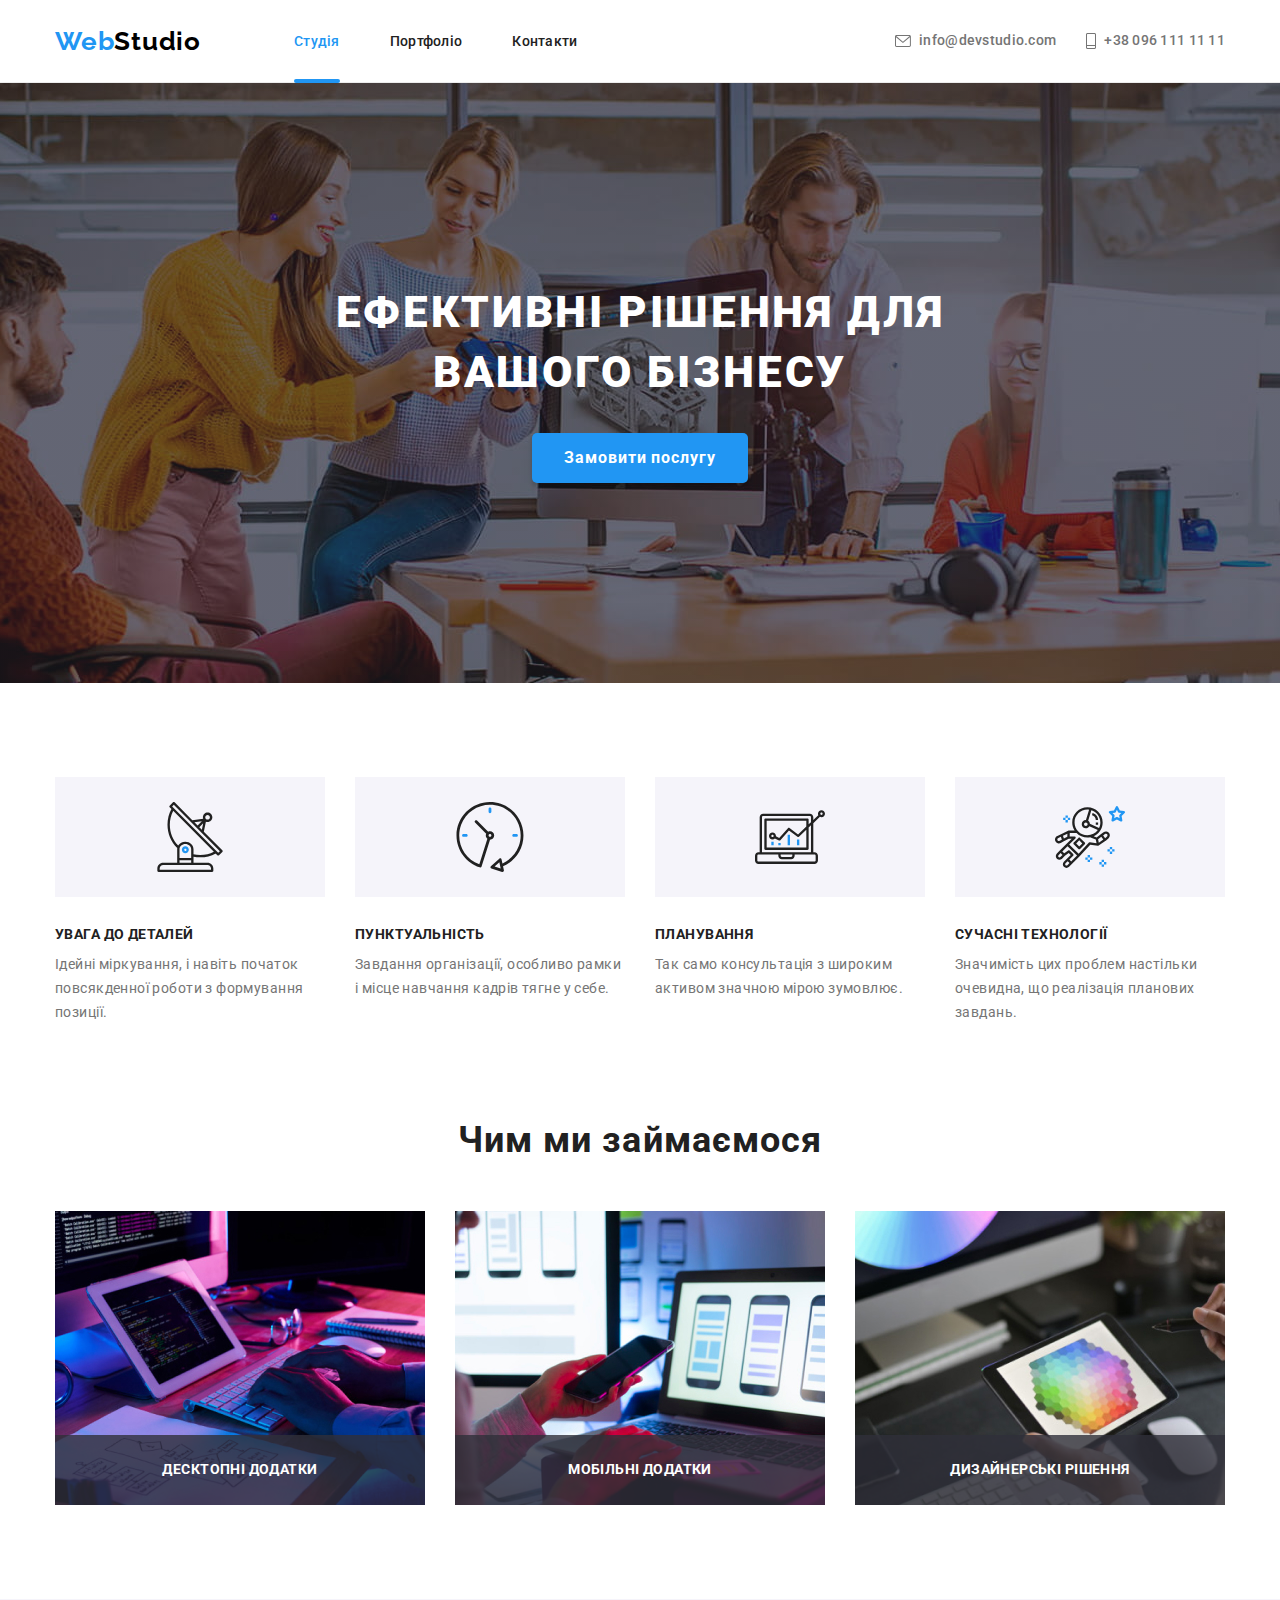
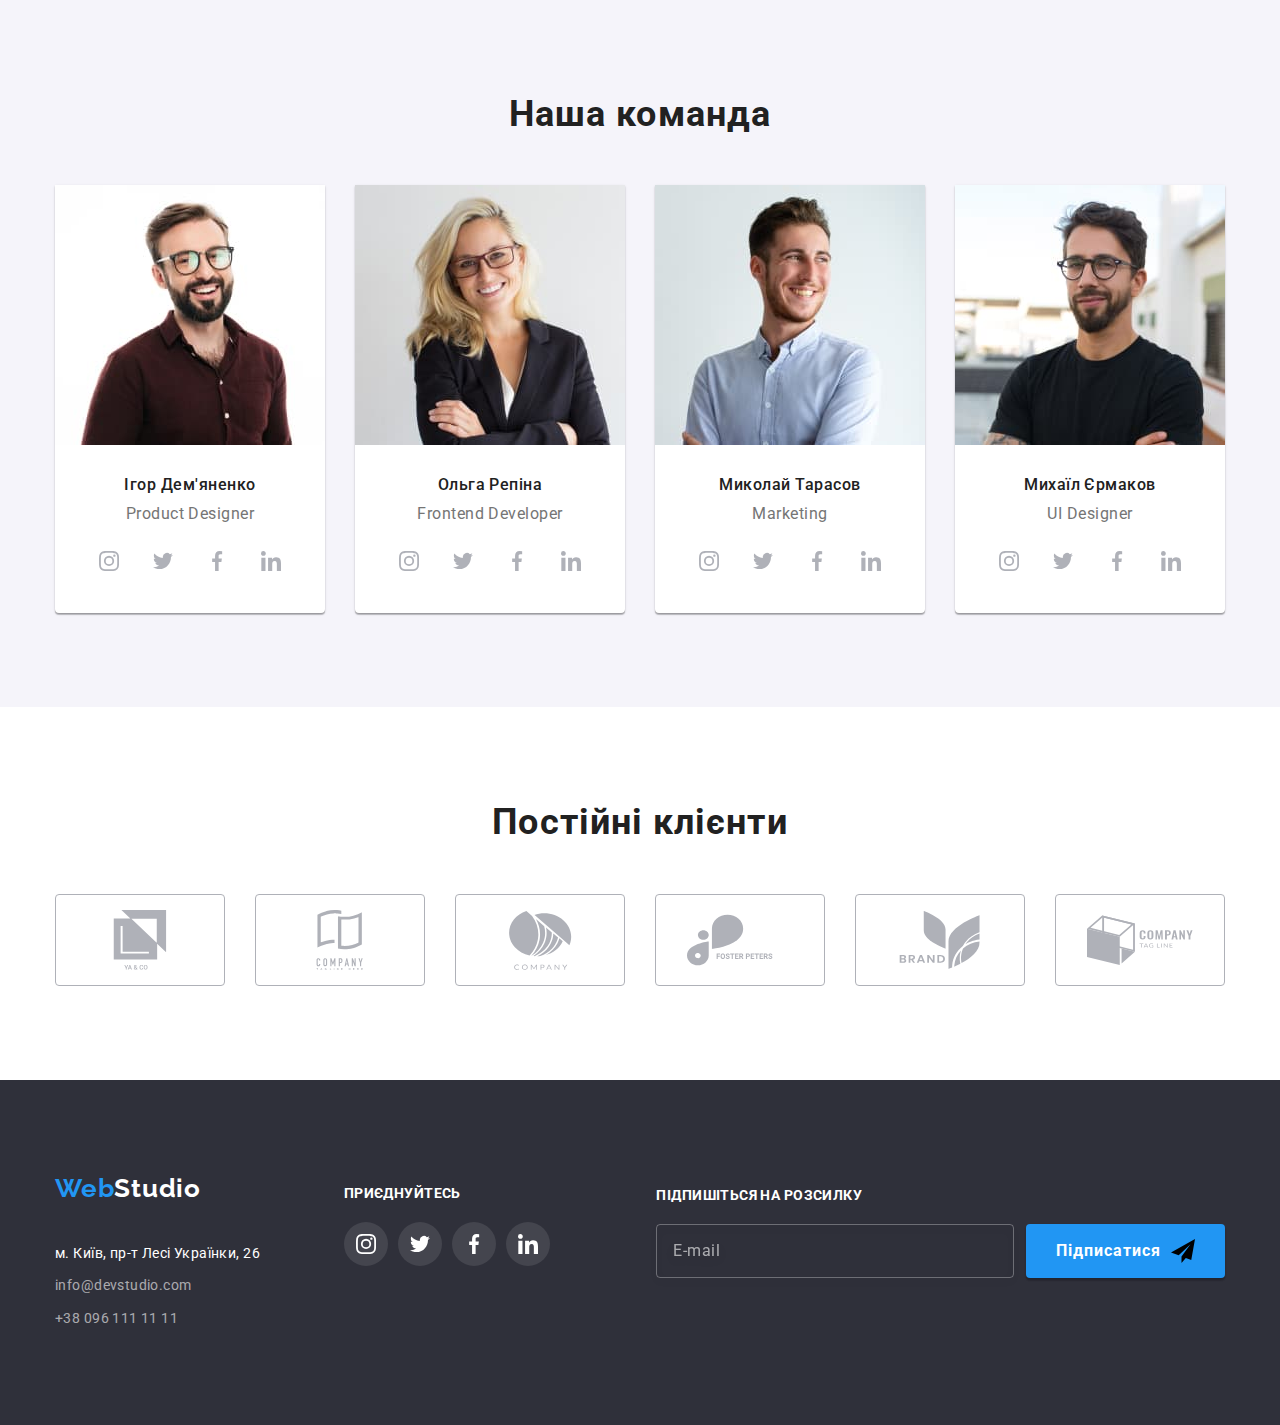
==== commit 28508739: "addd" ====
--- a/index.html
+++ b/index.html
@@ -43,7 +43,6 @@
             info@devstudio.com
           </a>
         </li>
-
         <li class="header-contact__item">
           <a href="tel:+38096111111" class="header-contact__link header-contact__link--accent">
             <svg class="header-contact__icon" width="10" height="16">
@@ -194,301 +193,396 @@
         </ul>
       </div>
     </section>
-    <!--Команда-->
-    <!-- <section class="team page-sections">
+    <!--USER SECTION LIST-->
+    <section class="user section">
       <div class="container">
-        <h2 class="team__title">Наша команда</h2>
-        <ul class="team__list list">
-          <li class="team__item">
-            <img src="./images/igor-img-1.jpeg" alt="Игорь Демьяненко" width="270" height="260" />
-            <div class="team-box">
-              <h3 class="team-item__title">Ігор Дем'яненко</h3>
-              <p class="team-item__text" lang="en">Product Designer</p>
-              <ul class="team-soc list">
-                <li class="team-soc-item">
-                  <a href="" class="team-soc-link link">
-                    <svg class="team-soc-icon" width="20" height="20">
-                      <use href="./images/icons.svg#icon-instagram"></use>
-                    </svg>
-                  </a>
-                </li>
-                <li class="team-soc-item">
-                  <a href="" class="team-soc-link link">
-                    <svg class="team-soc-icon" width="20" height="20">
-                      <use href="./images/icons.svg#icon-twitter"></use>
-                    </svg>
-                  </a>
-                </li>
-                <li class="team-soc-item">
-                  <a href="" class="team-soc-link link">
-                    <svg class="team-soc-icon" width="20" height="20">
-                      <use href="./images/icons.svg#icon-facebook"></use>
-                    </svg>
-                  </a>
-                </li>
-                <li class="team-soc-item">
-                  <a href="" class="team-soc-link link">
-                    <svg class="team-soc-icon" width="20" height="20">
-                      <use href="./images/icons.svg#icon-linkedin"></use>
-                    </svg>
-                  </a>
-                </li>
-              </ul>
-            </div>
-          </li>
-          <li class="team__item">
-            <img src="./images/olga-img2.jpeg" alt="Ольга Репина" width="270" height="260" />
-            <div class="team-box">
-              <h3 class="team-item__title">Ольга Репіна</h3>
-              <p class="team-item__text" lang="en">Frontend Developer</p>
-              <ul class="team-soc list">
-                <li class="team-soc-item">
-                  <a href="" class="team-soc-link link">
-                    <svg class="team-soc-icon" width="20" height="20">
-                      <use href="./images/icons.svg#icon-instagram"></use>
-                    </svg>
-                  </a>
-                </li>
-                <li class="team-soc-item">
-                  <a href="" class="team-soc-link link">
-                    <svg class="team-soc-icon" width="20" height="20">
-                      <use href="./images/icons.svg#icon-twitter"></use>
-                    </svg>
-                  </a>
-                </li>
-                <li class="team-soc-item">
-                  <a href="" class="team-soc-link link">
-                    <svg class="team-soc-icon" width="20" height="20">
-                      <use href="./images/icons.svg#icon-facebook"></use>
-                    </svg>
-                  </a>
-                </li>
-                <li class="team-soc-item">
-                  <a href="" class="team-soc-link link">
-                    <svg class="team-soc-icon" width="20" height="20">
-                      <use href="./images/icons.svg#icon-linkedin"></use>
-                    </svg>
-                  </a>
-                </li>
-              </ul>
-            </div>
-          </li>
-          <li class="team__item">
-            <img src="./images/nikolay-img3.jpeg" alt="Николай Тарасов" width="270" height="260" />
-            <div class="team-box">
-              <h3 class="team-item__title">Микола Тарасов</h3>
-              <p class="team-item__text" lang="en">Marketing</p>
-              <ul class="team-soc list">
-                <li class="team-soc-item">
-                  <a href="" class="team-soc-link link">
-                    <svg class="team-soc-icon" width="20" height="20">
-                      <use href="./images/icons.svg#icon-instagram"></use>
-                    </svg>
-                  </a>
-                </li>
-                <li class="team-soc-item">
-                  <a href="" class="team-soc-link link">
-                    <svg class="team-soc-icon" width="20" height="20">
-                      <use href="./images/icons.svg#icon-twitter"></use>
-                    </svg>
-                  </a>
-                </li>
-                <li class="team-soc-item">
-                  <a href="" class="team-soc-link link">
-                    <svg class="team-soc-icon" width="20" height="20">
-                      <use href="./images/icons.svg#icon-facebook"></use>
-                    </svg>
-                  </a>
-                </li>
-                <li class="team-soc-item">
-                  <a href="" class="team-soc-link link">
-                    <svg class="team-soc-icon" width="20" height="20">
-                      <use href="./images/icons.svg#icon-linkedin"></use>
-                    </svg>
-                  </a>
-                </li>
-              </ul>
-            </div>
-          </li>
-          <li class="team__item">
-            <img src="./images/mykhail-img4.jpeg" alt="Михаил Ермаков" width="270" height="260" />
-            <div class="team-box">
-              <h3 class="team-item__title">Михайло Єрмаков</h3>
-              <p class="team-item__text" lang="en">UI Designer</p>
-              <ul class="team-soc list">
-                <li class="team-soc-item">
-                  <a href="" class="team-soc-link link">
-                    <svg class="team-soc-icon" width="20" height="20">
-                      <use href="./images/icons.svg#icon-instagram"></use>
-                    </svg>
-                  </a>
-                </li>
-                <li class="team-soc-item">
-                  <a href="" class="team-soc-link link">
-                    <svg class="team-soc-icon" width="20" height="20">
-                      <use href="./images/icons.svg#icon-twitter"></use>
-                    </svg>
-                  </a>
-                </li>
-                <li class="team-soc-item">
-                  <a href="" class="team-soc-link link">
-                    <svg class="team-soc-icon" width="20" height="20">
-                      <use href="./images/icons.svg#icon-facebook"></use>
-                    </svg>
-                  </a>
-                </li>
-                <li class="team-soc-item">
-                  <a href="" class="team-soc-link link">
-                    <svg class="team-soc-icon" width="20" height="20">
-                      <use href="./images/icons.svg#icon-linkedin"></use>
-                    </svg>
-                  </a>
-                </li>
-              </ul>
-            </div>
-          </li>
-        </ul>
-      </div>
-    </section> -->
-    <!-- <section class="regular-clients">
-      <div class="container">
-        <h2 class="regular-clients-title">Постійні клієнти</h2>
-        <ul class="regular-clients-list list">
-          <li class="regular-clients-item">
-            <a href="" class="regular-clients-link link">
-              <svg class="regular-clients-icon" width="106" height="60">
-                <use href="./images/logo-defs.svg#icon-Logo1"></use>
-              </svg>
-            </a>
-          </li>
-          <li class="regular-clients-item">
-            <a href="" class="regular-clients-link link">
-              <svg class="regular-clients-icon" width="106" height="60">
-                <use href="./images/logo-defs.svg#icon-Logo2"></use>
-              </svg>
-            </a>
-          </li>
-          <li class="regular-clients-item">
-            <a href="" class="regular-clients-link link">
-              <svg class="regular-clients-icon" width="106" height="60">
-                <use href="./images/logo-defs.svg#icon-Logo3"></use>
-              </svg>
-            </a>
-          </li>
-          <li class="regular-clients-item">
-            <a href="" class="regular-clients-link link">
-              <svg class="regular-clients-icon" width="106" height="60">
-                <use href="./images/logo-defs.svg#icon-Logo4"></use>
-              </svg>
-            </a>
-          </li>
-          <li class="regular-clients-item">
-            <a href="" class="regular-clients-link link">
-              <svg class="regular-clients-icon" width="106" height="60">
-                <use href="./images/logo-defs.svg#icon-Logo5"></use>
-              </svg>
-            </a>
-          </li>
-          <li class="regular-clients-item">
-            <a href="" class="regular-clients-link link">
-              <svg class="regular-clients-icon" width="106" height="60">
-                <use href="./images/logo-defs.svg#icon-Logo6"></use>
-              </svg>
-            </a>
+        <h2 class="title">Наша команда</h2>
+        <ul class="user-list social">
+          <li class="user-list__card">
+            <picture>
+              <source
+                srcset="
+                  ./images/user-img/user1-desktop.jpeg    1x,
+                  ./images/user-img/user1-desktop@2x.jpeg 2x
+                "
+                media="(min-width: 1200px)"
+              />
+              <source
+                srcset="
+                  ./images/user-img/user1-tablet.jpeg    1x,
+                  ./images/user-img/user1-tablet@2x.jpeg 2x
+                "
+                media="(min-width: 768px)"
+              />
+              <source
+                srcset="
+                  ./images/user-img/user1-phone.jpeg    1x,
+                  ./images/user-img/user1-phone@2x.jpeg 2x
+                "
+                media="(max-width: 767px)"
+              />
+              <img src="./images/user-img/user1.jpeg" alt="Ігор Дем'яненко" width="270" />
+            </picture>
+            <h3 class="user-list__card-name">Ігор Дем'яненко</h3>
+            <p class="user-list__card-desc">Product Designer</p>
+            <ul class="user-social">
+              <li class="user-social__item">
+                <a class="user-social__link" href="">
+                  <svg class="user-social__icon" width="20" height="20">
+                    <use href="./images/icons.svg#icon-instagram"></use>
+                  </svg>
+                </a>
+              </li>
+              <li class="user-social__item">
+                <a class="user-social__link" href="">
+                  <svg class="user-social__icon" width="20" height="20">
+                    <use href="./images/icons.svg#icon-twitter"></use>
+                  </svg>
+                </a>
+              </li>
+              <li class="user-social__item">
+                <a class="user-social__link" href="">
+                  <svg class="user-social__icon" width="20" height="20">
+                    <use href="./images/icons.svg#icon-facebook"></use>
+                  </svg>
+                </a>
+              </li>
+              <li class="user-social__item">
+                <a class="user-social__link" href="">
+                  <svg class="user-social__icon" width="20" height="20">
+                    <use href="./images/icons.svg#icon-linkedin"></use>
+                  </svg>
+                </a>
+              </li>
+            </ul>
+          </li>
+          <li class="user-list__card">
+            <picture>
+              <source
+                srcset="
+                  ./images/user-img/user2-desktop.jpeg    1x,
+                  ./images/user-img/user2-desktop@2x.jpeg 2x
+                "
+                media="(min-width: 1200px)"
+              />
+              <source
+                srcset="
+                  ./images/user-img/user2-tablet.jpeg    1x,
+                  ./images/user-img/user2-tablet@2x.jpeg 2x
+                "
+                media="(min-width: 768px)"
+              />
+              <source
+                srcset="
+                  ./images/user-img/user2-phone.jpeg    1x,
+                  ./images/user-img/user2-phone@2x.jpeg 2x
+                "
+                media="(max-width: 767px)"
+              />
+              <img src="./images/user-img/user2.jpeg" alt="Ольга Репіна" width="270" />
+            </picture>
+            <h3 class="user-list__card-name">Ольга Репіна</h3>
+            <p class="user-list__card-desc">Frontend Developer</p>
+            <ul class="user-social">
+              <li class="user-social__item">
+                <a class="user-social__link" href="">
+                  <svg class="user-social__icon" width="20" height="20">
+                    <use href="./images/icons.svg#icon-instagram"></use>
+                  </svg>
+                </a>
+              </li>
+              <li class="user-social__item">
+                <a class="user-social__link" href="">
+                  <svg class="user-social__icon" width="20" height="20">
+                    <use href="./images/icons.svg#icon-twitter"></use>
+                  </svg>
+                </a>
+              </li>
+              <li class="user-social__item">
+                <a class="user-social__link" href="">
+                  <svg class="user-social__icon" width="20" height="20">
+                    <use href="./images/icons.svg#icon-facebook"></use>
+                  </svg>
+                </a>
+              </li>
+              <li class="user-social__item">
+                <a class="user-social__link" href="">
+                  <svg class="user-social__icon" width="20" height="20">
+                    <use href="./images/icons.svg#icon-linkedin"></use>
+                  </svg>
+                </a>
+              </li>
+            </ul>
+          </li>
+          <li class="user-list__card">
+            <picture>
+              <source
+                srcset="
+                  ./images/user-img/user3-desktop.jpeg    1x,
+                  ./images/user-img/user3-desktop@2x.jpeg 2x
+                "
+                media="(min-width: 1200px)"
+              />
+              <source
+                srcset="
+                  ./images/user-img/user3-tablet.jpeg    1x,
+                  ./images/user-img/user3-tablet@2x.jpeg 2x
+                "
+                media="(min-width: 768px)"
+              />
+              <source
+                srcset="
+                  ./images/user-img/user3-phone.jpeg    1x,
+                  ./images/user-img/user3-phone@2x.jpeg 2x
+                "
+                media="(max-width: 767px)"
+              />
+              <img src="./images/user-img/user3.jpeg" alt="Миколай Тарасов" width="270" />
+            </picture>
+            <h3 class="user-list__card-name">Миколай Тарасов</h3>
+            <p class="user-list__card-desc">Marketing</p>
+            <ul class="user-social">
+              <li class="user-social__item">
+                <a class="user-social__link" href="">
+                  <svg class="user-social__icon" width="20" height="20">
+                    <use href="./images/icons.svg#icon-instagram"></use>
+                  </svg>
+                </a>
+              </li>
+              <li class="user-social__item">
+                <a class="user-social__link" href="">
+                  <svg class="user-social__icon" width="20" height="20">
+                    <use href="./images/icons.svg#icon-twitter"></use>
+                  </svg>
+                </a>
+              </li>
+              <li class="user-social__item">
+                <a class="user-social__link" href="">
+                  <svg class="user-social__icon" width="20" height="20">
+                    <use href="./images/icons.svg#icon-facebook"></use>
+                  </svg>
+                </a>
+              </li>
+              <li class="user-social__item">
+                <a class="user-social__link" href="">
+                  <svg class="user-social__icon" width="20" height="20">
+                    <use href="./images/icons.svg#icon-linkedin"></use>
+                  </svg>
+                </a>
+              </li>
+            </ul>
+          </li>
+          <li class="user-list__card">
+            <picture>
+              <source
+                srcset="
+                  ./images/user-img/user4-desktop.jpeg    1x,
+                  ./images/user-img/user4-desktop@2x.jpeg 2x
+                "
+                media="(min-width: 1200px)"
+              />
+              <source
+                srcset="
+                  ./images/user-img/user4-tablet.jpeg    1x,
+                  ./images/user-img/user4-tablet@2x.jpeg 2x
+                "
+                media="(min-width: 768px)"
+              />
+              <source
+                srcset="
+                  ./images/user-img/user4-phone.jpeg    1x,
+                  ./images/user-img/user4-phone@2x.jpeg 2x
+                "
+                media="(max-width: 767px)"
+              />
+              <img src="./images/user-img/user4.jpeg" alt="Михаїл Єрмаков" width="270" />
+            </picture>
+            <h3 class="user-list__card-name">Михаїл Єрмаков</h3>
+            <p class="user-list__card-desc">UI Designer</p>
+            <ul class="user-social">
+              <li class="user-social__item">
+                <a class="user-social__link" href="">
+                  <svg class="user-social__icon" width="20" height="20">
+                    <use href="./images/icons.svg#icon-instagram"></use>
+                  </svg>
+                </a>
+              </li>
+              <li class="user-social__item">
+                <a class="user-social__link" href="">
+                  <svg class="user-social__icon" width="20" height="20">
+                    <use href="./images/icons.svg#icon-twitter"></use>
+                  </svg>
+                </a>
+              </li>
+              <li class="user-social__item">
+                <a class="user-social__link" href="">
+                  <svg class="user-social__icon" width="20" height="20">
+                    <use href="./images/icons.svg#icon-facebook"></use>
+                  </svg>
+                </a>
+              </li>
+              <li class="user-social__item">
+                <a class="user-social__link" href="">
+                  <svg class="user-social__icon" width="20" height="20">
+                    <use href="./images/icons.svg#icon-linkedin"></use>
+                  </svg>
+                </a>
+              </li>
+            </ul>
           </li>
         </ul>
       </div>
     </section>
-  </main> -->
-
-  <!----- Логотип ---------->
-  <!-- <footer class="footer">
-    <div class="container">
-      <div class="footer-contacts">
-        <a class="footer-logo" href="./index.html" lang="en"> Web<span class="logo-text">Studio</span></a> -->
-        <!-------Адрес------>
-        <!-- <address class="address">
-          <ul class="contact-list list">
-            <li class="footer-address">
-              <a class="address-link" href="https://goo.gl/maps/TaNnJPtCBs2FAHwr9" target="_blank"
-                rel="noopener nofolow noreferrer">
-                м.Київ, пр-т Лесі Українки, 26
-              </a>
-            </li>
-            <li class="footer-item">
-              <a href="mailto:info@devstudio.com" class="footer-mail link">info@devstudio.com</a>
-            </li>
-            <li class="footer-item">
-              <a href="tel:+380961111111" class="footer-tel link">+38 096 111 11 11</a>
-            </li>
-          </ul>
-        </address>
+     <!--CLIENT SECTION-->
+     <section class="client section">
+      <div class="container">
+        <h2 class="title">Постійні клієнти</h2>
+        <ul class="client-list">
+          <li class="client-list__item">
+            <a href="" class="client-list__link">
+              <svg class="client-list__icon" width="106" height="60">
+                <use href="./images/logo-defs.svg#icon-Logo1"></use>
+              </svg>
+            </a>
+          </li>
+          <li class="client-list__item">
+            <a href="" class="client-list__link">
+              <svg class="client-list__icon" width="106" height="60">
+                <use href="./images/logo-defs.svg#icon-Logo2"></use>
+              </svg>
+            </a>
+          </li>
+          <li class="client-list__item">
+            <a href="" class="client-list__link">
+              <svg class="client-list__icon" width="106" height="60">
+                <use href="./images/logo-defs.svg#icon-Logo3"></use>
+              </svg>
+            </a>
+          </li>
+          <li class="client-list__item">
+            <a href="" class="client-list__link">
+              <svg class="client-list__icon" width="106" height="60">
+                <use href="./images/logo-defs.svg#icon-Logo4"></use>
+              </svg>
+            </a>
+          </li>
+          <li class="client-list__item">
+            <a href="" class="client-list__link">
+              <svg class="client-list__icon" width="106" height="60">
+                <use href="./images/logo-defs.svg#icon-Logo5"></use>
+              </svg>
+            </a>
+          </li>
+          <li class="client-list__item">
+            <a href="" class="client-list__link">
+              <svg class="client-list__icon" width="106" height="60">
+                <use href="./images/logo-defs.svg#icon-Logo6"></use>
+              </svg>
+            </a>
+          </li>
+        </ul>
       </div>
-      <div class="join-us">
-        <p class="join-us-title">ПРИЄДНУЙТЕСЬ</p>
-        <ul class="join-us-list list">
-          <li class="join-us-item">
-            <a href="" class="join-us-link link">
-              <svg class="join-us-icon" width="20" height="20">
+    </section>
+  </main> 
+
+  <!-- FOOTER-->
+  <footer class="footer section">
+    <div class="footer-container container">
+      <div class="footer__first-container" id="contacts">
+        <a href="index.html" class="logo logo-footer">
+          <span class="logo-footer logo--accent">Web</span>Studio</a>
+          <address class="address">
+            <ul class="address-list">
+              <li class="address-list__item">
+                <a href="adress" class="address-list__link address-list__link--bold"
+                  >м. Київ, пр-т Лесі Українки, 26</a
+                >
+              </li>
+              <li class="address-list__item">
+                <a href="mailto:info@devstudio.com" class="address-list__link"
+                  >info@devstudio.com</a
+                >
+              </li>
+              <li class="address-list__item">
+                <a href="tel:+38096111111" class="address-list__link">+38 096 111 11 11</a>
+              </li>
+            </ul>
+          </address>
+        </div>
+        <div class="footer__second-container">
+          <h3 class="subtitle footer__title">приєднуйтесь</h3>
+          <ul class="footer-social">
+            <li class="footer-social__item">
+              <a class="footer-social__link" href="">
+                <svg class="footer-social__icon" width="20" height="20">
                 <use href="./images/icons.svg#icon-instagram"></use>
               </svg>
             </a>
           </li>
-          <li class="join-us-item">
-            <a href="" class="join-us-link link">
-              <svg class="join-us-icon" width="20" height="20">
+          <li class="footer-social__item">
+            <a class="footer-social__link" href="">
+              <svg class="footer-social__icon" width="20" height="20">
                 <use href="./images/icons.svg#icon-twitter"></use>
               </svg>
             </a>
           </li>
-          <li class="join-us-item">
-            <a href="" class="join-us-link link">
-              <svg class="join-us-icon" width="20" height="20">
+          <li class="footer-social__item">
+            <a class="footer-social__link" href="">
+              <svg class="footer-social__icon" width="20" height="20">
                 <use href="./images/icons.svg#icon-facebook"></use>
               </svg>
             </a>
           </li>
-          <li class="join-us-item">
-            <a href="" class="join-us-link link">
-              <svg class="join-us-icon" width="20" height="20">
+          <li class="footer-social__item">
+            <a class="footer-social__link" href="">
+              <svg class="footer-social__icon" width="20" height="20">
                 <use href="./images/icons.svg#icon-linkedin"></use>
               </svg>
             </a>
           </li>
         </ul>
-      </div> -->
+      </div> 
       <!-----Підпишіться на розсилку------>
-      <!-- <div class="footer-container">
-        <label for="footer-email" class="footer-label">Підпишіться на розсилку</label>
-        <form class="footer-field" name="signup" autocomplete="on">
-          <input id="footer-email" type="email" name="email" class="footer-input" placeholder="E-mail" />
-          <button type="submit" class="footer-btn">
-            Підписатися
-            <svg class="icon-send" width="24" height="24">
+      <div class="footer__third-container">
+        <label for="footer-email" class="footer__label">Підпишіться на розсилку</label>
+        <form class="footer__field" name="signup_form" autocomplete="on">
+          <div class="footer_form-thumb">
+            <input
+              id="footer-email"
+              type="email"
+              name="email"
+              class="footer__input"
+              placeholder="E-mail"
+            />
+
+            <button type="submit" class="footer__btn">
+              Підписатися
+              <svg class="footer__send-icon" width="24" height="24">
               <use href="./images/icons.svg#icon-send"></use>
             </svg>
           </button>
         </form>
       </div>
     </div>
-  </footer> -->
-  <!--------- Модальне вікно  -------->
+  </footer> 
+  <!--------- MODAL FORM  -------->
   <div class="backdrop is-hidden" data-modal>
     <div class="modal">
-      <button type="button" class="close-btn" data-modal-close>
-        <svg class="close-icon" width="18" height="18">
+      <button class="close-btn" >
+        <svg class="close-icon" width="18" height="18" data-modal-close>
           <use href="./images/close-defs.svg#icon-close"></use>
         </svg>
       </button>
       <form class="modal-form">
         <p class="modal-title">Залиште свої дані, ми вам передзвонимо</p>
-        <!-----Ім'я ------>
-
         <div class="modal-field">
           <label class="modal-form" for="name">Ім'я</label>
-
           <div class="modal-field-thumb">
-            <input class="modal-input" type="text" name="user-name" id="name" required />
+            <input class="modal-input"
+             id="name"
+             type="text" 
+             name="user-name" 
+              required />
             <svg class="modal-icon" width="18" height="18">
               <use href="./images/check-defs.svg#icon-check1"></use>
             </svg>
--- a/css/main.min.css
+++ b/css/main.min.css
@@ -1 +1 @@
-:root{--primary-text-color: #757575;--black-text-color: #000000;--secondary-text-color: rgba(255, 255, 255, 0.6);--select-color: #2196f3;--title-text-color: #212121;--white-text-color: rgba(255, 255, 255, 1);--accent-color: #188ce8;--header-border-line: #ececec;--primary-bgc: rgba(255, 255, 255, 1);--secondary-bgc: #2f303a;--background-btn: #f5f4fa;--feauters-bgc: #f5f5f5;--background-project-list: #eeeeee;--background-team: #f5f4fa;--icon-color: #afb1b8;--color-gradient: rgba(47, 48, 58, 0.4);--white-bgc: #ffffff;--animation: 250ms cubic-bezier(0.4, 0, 0.2, 1);--btn-shadow: 0px 4px 4px rgba(0, 0, 0, 0.15)}.visually-hidden{position:absolute;white-space:nowrap;height:1px;overflow:hidden;border:0;padding:0;clip:rect(0 0 0 0);-webkit-clip-path:inset(50%);clip-path:inset(50%);margin:-1px}ul{list-style:none;margin:0;padding:0}ul,h1,h2,h3,p{margin:0;padding:0}.header-nav__list,.header-contact__list,.features__list,.work-list,.user-list,.btn-list{display:-webkit-box;display:-ms-flexbox;display:flex}ul{list-style:none;padding:0}a{text-decoration:none;color:inherit;font-family:inherit}img{display:block;width:100%;height:auto}body{font-family:"Roboto",sans-serif;color:#212121;width:100%;margin:0}body.modal-open{overflow:hidden}@media screen and (max-width: 767px){body.menu-open{overflow:hidden}}body{font-family:"Roboto",sans-serif}.list{list-style:none}.container{padding:0 15px;margin:0 auto}@media screen and (max-width: 480px){.container{max-width:480px}}@media screen and (min-width: 768px){.container{width:768px}}@media screen and (min-width: 1200px){.container{width:1200px}}.header>.container{display:-webkit-box;display:-ms-flexbox;display:flex;-webkit-box-align:center;-ms-flex-align:center;align-items:center}.section{width:100%;padding:60px 0}@media screen and (min-width: 1200px){.section{padding:94px 0}}.header{border-bottom:1px solid #ececec;width:100vw;z-index:1;background:#fff;top:0}.header-wrap{display:-webkit-box;display:-ms-flexbox;display:flex;-webkit-box-align:center;-ms-flex-align:center;align-items:center;-webkit-box-pack:justify;-ms-flex-pack:justify;justify-content:space-between}@media screen and (min-width: 768px){.header-wrap{-webkit-box-pack:center;-ms-flex-pack:center;justify-content:center;-webkit-box-align:center;-ms-flex-align:center;align-items:center;display:-webkit-box;display:-ms-flexbox;display:flex}}@media screen and (max-width: 767px){.header-wrap{max-width:768px;min-width:100%;height:60px}}.header_menu-button{margin-left:auto}@media screen and (min-width: 768px){.header_menu-button{display:none}}@media screen and (max-width: 767px){.header-nav__list{display:block}}@media screen and (min-width: 768px){.header-nav__list{gap:50px}}@media screen and (min-width: 768px){.header-nav .header-nav__link--current::after{position:absolute;display:block;right:0;bottom:-1px;content:"";height:4px;width:100%;border-radius:2px;background-color:#2196f3;-webkit-animation-name:changeScale;animation-name:changeScale;-webkit-animation-duration:500ms;animation-duration:500ms;-webkit-animation-timing-function:cubic-bezier(0.4, 0, 0.2, 1);animation-timing-function:cubic-bezier(0.4, 0, 0.2, 1)}}@-webkit-keyframes changeScale{0%{-webkit-transform:scaleX(1);transform:scaleX(1)}50%{-webkit-transform:scaleX(0);transform:scaleX(0)}100%{-webkit-transform:scaleX(1);transform:scaleX(1)}}@keyframes changeScale{0%{-webkit-transform:scaleX(1);transform:scaleX(1)}50%{-webkit-transform:scaleX(0);transform:scaleX(0)}100%{-webkit-transform:scaleX(1);transform:scaleX(1)}}.header-nav__item{position:relative}@media screen and (min-width: 768px){.header-nav__item{padding:32px 0}}.header-nav__link{-webkit-transition:color 250ms cubic-bezier(0.4, 0, 0.2, 1);transition:color 250ms cubic-bezier(0.4, 0, 0.2, 1)}@media screen and (max-width: 767px){.header-nav__link{font-family:inherit;font-weight:500;font-size:40px;line-height:1.14;letter-spacing:.02em;color:#212121}}@media screen and (min-width: 768px){.header-nav__link{font-family:inherit;font-weight:500;font-size:14px;line-height:1.14;letter-spacing:.02em;color:#212121}}.header-nav__link:hover,.header-nav__link:focus{color:#2196f3;cursor:pointer}.header-nav__link--current{color:#2196f3}@media screen and (max-width: 767px){.header-nav__item:not(:last-child){margin-bottom:32px}}.header-contact__list{display:-webkit-box;display:-ms-flexbox;display:flex}@media screen and (min-width: 768px)and (max-width: 1199px){.header-contact__list{-webkit-box-orient:vertical;-webkit-box-direction:normal;-ms-flex-direction:column;flex-direction:column;gap:10px}}@media screen and (min-width: 1200px){.header-contact__list{-webkit-box-align:center;-ms-flex-align:center;align-items:center;gap:30px}}@media screen and (max-width: 767px){.header-contact__list{-webkit-box-orient:vertical;-webkit-box-direction:reverse;-ms-flex-direction:column-reverse;flex-direction:column-reverse;gap:32px}.header-contact__list .header-contact__item:nth-child(2){font-size:34px;color:#2196f3}}@media screen and (max-width: 767px)and (max-width: 420px){.header-contact__list .header-contact__item:nth-child(2){font-size:28px}}.header-contact__list .header-contact__item:nth-child(1){font-size:24px}@media screen and (max-width: 420px){.header-contact__list .header-contact__item:nth-child(1){font-size:20px}}.header-contact__list .header-contact__link{display:-webkit-box;display:-ms-flexbox;display:flex;-webkit-box-align:center;-ms-flex-align:center;align-items:center;-webkit-transition:color 250ms cubic-bezier(0.4, 0, 0.2, 1),fill 250ms cubic-bezier(0.4, 0, 0.2, 1);transition:color 250ms cubic-bezier(0.4, 0, 0.2, 1),fill 250ms cubic-bezier(0.4, 0, 0.2, 1);font-family:inherit;font-weight:500;font-size:14px;line-height:1.14;letter-spacing:.02em;color:#757575}@media screen and (max-width: 767px){.header-contact__list .header-contact__link{font-family:inherit;font-weight:500;font-size:24px;line-height:1.17;letter-spacing:.02em;color:#757575}}.header-contact__list .header-contact__link:hover,.header-contact__list .header-contact__link:focus{fill:#2196f3;color:#2196f3}@media screen and (max-width: 767px){.header-contact__list .header-contact__link--accent{font-family:inherit;font-weight:500;font-size:34px;line-height:1.17;letter-spacing:.02em;color:#2196f3}}.header-contact__list .header-contact__link .header-contact__icon{margin-right:8px;fill:currentColor;-webkit-transition:fill 250ms cubic-bezier(0.4, 0, 0.2, 1),background-color 250ms cubic-bezier(0.4, 0, 0.2, 1);transition:fill 250ms cubic-bezier(0.4, 0, 0.2, 1),background-color 250ms cubic-bezier(0.4, 0, 0.2, 1)}.header-contact__list .header-contact__link .header-contact__icon:hover,.header-contact__list .header-contact__link .header-contact__icon:focus{fill:currentColor}@media screen and (max-width: 767px){.header-contact__list .header-contact__link .header-contact__icon{display:none}}.logo{font-family:inherit;font-weight:700;font-size:26px;line-height:28px;letter-spacing:.03em;color:#000;font-family:"Raleway",sans-serif;padding-right:0}@media screen and (min-width: 768px){.logo{margin-right:88px}}@media screen and (min-width: 1200px){.logo{margin-right:93px}}.logo-footer{color:#fff;margin-bottom:20px;padding-bottom:0;margin-right:0;display:inline-block}.logo--accent{color:#2196f3}.hero-section{background-image:-webkit-gradient(linear, left top, right top, from(var(--color-gradient)), to(var(--color-gradient))),url(../images/hero-img/hero-phone.jpg);background-image:linear-gradient(to right, var(--color-gradient), var(--color-gradient)),url(../images/hero-img/hero-phone.jpg);max-width:1600px;padding:118px 0;margin-left:auto;margin-right:auto;text-align:center;background-repeat:no-repeat;background-position:center;background-size:cover}@media screen and (min-width: 480px){.hero-section{background-image:-webkit-gradient(linear, left top, right top, from(rgba(47, 48, 58, 0.4)), to(rgba(47, 48, 58, 0.4))),url("../images/hero-img/hero-phone.jpg");background-image:linear-gradient(to right, rgba(47, 48, 58, 0.4), rgba(47, 48, 58, 0.4)),url("../images/hero-img/hero-phone.jpg")}}@media screen and (min-device-pixel-ratio: 2),screen and (-webkit-min-device-pixel-ratio: 2),screen and (min-resolution: 192dpi),screen and (min-resolution: 2dppx){.hero-section{background-image:-webkit-gradient(linear, left top, right top, from(rgba(47, 48, 58, 0.4)), to(rgba(47, 48, 58, 0.4))),url("../images/hero-img/hero-phone@2x.jpg");background-image:linear-gradient(to right, rgba(47, 48, 58, 0.4), rgba(47, 48, 58, 0.4)),url("../images/hero-img/hero-phone@2x.jpg")}}@media screen and (min-width: 768px){.hero-section{background-image:-webkit-gradient(linear, left top, right top, from(rgba(47, 48, 58, 0.4)), to(rgba(47, 48, 58, 0.4))),url("../images/hero-img/hero-tablet.jpg");background-image:linear-gradient(to right, rgba(47, 48, 58, 0.4), rgba(47, 48, 58, 0.4)),url("../images/hero-img/hero-tablet.jpg")}}@media screen and (min-width: 768px)and (min-device-pixel-ratio: 2),screen and (min-width: 768px)and (-webkit-min-device-pixel-ratio: 2),screen and (min-width: 768px)and (min-resolution: 192dpi),screen and (min-width: 768px)and (min-resolution: 2dppx){.hero-section{background-image:-webkit-gradient(linear, left top, right top, from(rgba(47, 48, 58, 0.4)), to(rgba(47, 48, 58, 0.4))),url("../images/hero-img/hero-tablet@2x.jpg");background-image:linear-gradient(to right, rgba(47, 48, 58, 0.4), rgba(47, 48, 58, 0.4)),url("../images/hero-img/hero-tablet@2x.jpg")}}@media screen and (min-width: 1200px){.hero-section{background-image:-webkit-gradient(linear, left top, right top, from(rgba(47, 48, 58, 0.4)), to(rgba(47, 48, 58, 0.4))),url("../images/hero-img/hero-desktop.jpg");background-image:linear-gradient(to right, rgba(47, 48, 58, 0.4), rgba(47, 48, 58, 0.4)),url("../images/hero-img/hero-desktop.jpg")}}@media screen and (min-width: 1200px)and (min-device-pixel-ratio: 2),screen and (min-width: 1200px)and (-webkit-min-device-pixel-ratio: 2),screen and (min-width: 1200px)and (min-resolution: 192dpi),screen and (min-width: 1200px)and (min-resolution: 2dppx){.hero-section{background-image:-webkit-gradient(linear, left top, right top, from(rgba(47, 48, 58, 0.4)), to(rgba(47, 48, 58, 0.4))),url("../images/hero-img/hero-desktop@2x.jpg");background-image:linear-gradient(to right, rgba(47, 48, 58, 0.4), rgba(47, 48, 58, 0.4)),url("../images/hero-img/hero-desktop@2x.jpg")}}@media screen and (min-width: 1200px){.hero-section{padding:200px 0;height:600px}}.hero-title{font-family:inherit;font-weight:900;font-size:26px;line-height:1.62;letter-spacing:.06em;color:#fff;max-width:360px;text-transform:uppercase;margin-bottom:30px;margin-right:auto;margin-left:auto}@media screen and (min-width: 1200px){.hero-title{font-family:inherit;font-weight:900;font-size:44px;line-height:1.36;letter-spacing:.06em;color:#fff;max-width:696px}}.hero-button{font-family:inherit;font-weight:700;font-size:16px;line-height:1.87;letter-spacing:.06em;color:#fff;background:#2196f3;-webkit-box-shadow:0px 3px 1px rgba(0,0,0,.1),0px 1px 2px rgba(0,0,0,.08),0px 2px 2px rgba(0,0,0,.12);box-shadow:0px 3px 1px rgba(0,0,0,.1),0px 1px 2px rgba(0,0,0,.08),0px 2px 2px rgba(0,0,0,.12);border-radius:4px;border-color:rgba(0,0,0,0);cursor:pointer;-webkit-transition:background-color 250ms cubic-bezier(0.4, 0, 0.2, 1);transition:background-color 250ms cubic-bezier(0.4, 0, 0.2, 1);padding:10px 24px}.hero-button:hover,.hero-button:focus{background:#188ce8}@media screen and (max-width: 768px){.hero-button{font-family:inherit;font-weight:700;font-size:16px;line-height:1.87;letter-spacing:.06em;color:#fff;background:#2196f3;-webkit-box-shadow:0px 3px 1px rgba(0,0,0,.1),0px 1px 2px rgba(0,0,0,.08),0px 2px 2px rgba(0,0,0,.12);box-shadow:0px 3px 1px rgba(0,0,0,.1),0px 1px 2px rgba(0,0,0,.08),0px 2px 2px rgba(0,0,0,.12);border-radius:4px;border-color:rgba(0,0,0,0);cursor:pointer;-webkit-transition:background-color 250ms cubic-bezier(0.4, 0, 0.2, 1);transition:background-color 250ms cubic-bezier(0.4, 0, 0.2, 1);padding:10px 24px}}@media screen and (min-width: 1200px){.hero-button{font-family:inherit;font-weight:700;font-size:16px;line-height:1.87;letter-spacing:.06em;color:#fff;background:#2196f3;-webkit-box-shadow:0px 3px 1px rgba(0,0,0,.1),0px 1px 2px rgba(0,0,0,.08),0px 2px 2px rgba(0,0,0,.12);box-shadow:0px 3px 1px rgba(0,0,0,.1),0px 1px 2px rgba(0,0,0,.08),0px 2px 2px rgba(0,0,0,.12);border-radius:4px;border-color:rgba(0,0,0,0);cursor:pointer;-webkit-transition:background-color 250ms cubic-bezier(0.4, 0, 0.2, 1);transition:background-color 250ms cubic-bezier(0.4, 0, 0.2, 1);padding:10px 32px}}.hero{-webkit-animation-name:hero;animation-name:hero;-webkit-animation-duration:500ms;animation-duration:500ms;-webkit-animation-timing-function:cubic-bezier(0.4, 0, 0.2, 1);animation-timing-function:cubic-bezier(0.4, 0, 0.2, 1)}@-webkit-keyframes hero{0%{-webkit-transform:translateY(100%);transform:translateY(100%);opacity:0}100%{-webkit-transform:translateY(0);transform:translateY(0);opacity:1}}@keyframes hero{0%{-webkit-transform:translateY(100%);transform:translateY(100%);opacity:0}100%{-webkit-transform:translateY(0);transform:translateY(0);opacity:1}}.features__list{gap:30px}@media screen and (max-width: 1199px){.features__list{display:-webkit-box;display:-ms-flexbox;display:flex;-ms-flex-wrap:wrap;flex-wrap:wrap}}@media screen and (min-width: 1200px){.features__list{display:-webkit-box;display:-ms-flexbox;display:flex}}.features__item{margin:0 auto}@media screen and (max-width: 767px){.features__item{max-width:450px}}@media screen and (max-width: 767px){.features__item:not(:last-child){margin-bottom:30px}}@media screen and (min-width: 768px){.features__item{width:calc((100% - 30px)/2)}}@media screen and (min-width: 1200px){.features__item{width:270px}}.features__thumb{padding:25px 0;display:-webkit-box;display:-ms-flexbox;display:flex;background-color:#f5f4fa;-webkit-box-pack:center;-ms-flex-pack:center;justify-content:center;margin-bottom:30px}.features__desc{font-family:inherit;font-size:14px;line-height:1.71;letter-spacing:.03em;color:#757575}.features__subtitle{font-family:inherit;font-weight:700;font-size:14px;line-height:1.71;letter-spacing:.03em;color:#212121;text-align:center}@media screen and (min-width: 768px){.features__subtitle{text-align:left}}.menu{width:100%}@media screen and (max-width: 767px){.menu{-webkit-box-orient:vertical;-webkit-box-direction:normal;-ms-flex-direction:column;flex-direction:column;position:fixed;display:-webkit-box;display:-ms-flexbox;display:flex;top:0;left:0;height:100vh;background-color:#fff;z-index:1;opacity:0;pointer-events:none;-webkit-transform-origin:top;transform-origin:top;-webkit-transform:translateX(100%);transform:translateX(100%);-webkit-transition:opacity 250ms cubic-bezier(0.4, 0, 0.2, 1),-webkit-transform 250ms cubic-bezier(0.4, 0, 0.2, 1);transition:opacity 250ms cubic-bezier(0.4, 0, 0.2, 1),-webkit-transform 250ms cubic-bezier(0.4, 0, 0.2, 1);transition:transform 250ms cubic-bezier(0.4, 0, 0.2, 1),opacity 250ms cubic-bezier(0.4, 0, 0.2, 1);transition:transform 250ms cubic-bezier(0.4, 0, 0.2, 1),opacity 250ms cubic-bezier(0.4, 0, 0.2, 1),-webkit-transform 250ms cubic-bezier(0.4, 0, 0.2, 1);border-bottom:1px solid #ececec}}@media screen and (min-width: 768px){.menu{display:-webkit-box;display:-ms-flexbox;display:flex;-webkit-box-align:center;-ms-flex-align:center;align-items:center}}@media screen and (min-width: 768px){.header-nav{margin-right:auto}}@media screen and (max-width: 767px){.menu__contacts{margin-top:auto;margin-bottom:64px}}.social-menu.social{display:none}@media screen and (max-width: 767px){.social-menu.social{display:-webkit-box;display:-ms-flexbox;display:flex}}.menu.is-open{opacity:1;pointer-events:all;overflow:auto;-webkit-transform:translateX(0);transform:translateX(0)}@media screen and (max-width: 767px){.menu.is-open{padding:48px 20px 24px 20px}}@media screen and (min-width: 420px)and (max-width: 767px){.menu.is-open{padding:48px 40px}}.social-small__item{font-family:inherit;font-weight:500;font-size:18px;line-height:1.22;letter-spacing:.02em;color:#2196f3}.social-small__item:not(:last-child){padding-right:10px;border-right:1px solid rgba(33,33,33,.2)}.social-small__item:not(:first-child){padding-left:10px}@media screen and (max-width: 399px){.social-small__item:nth-child(3){border-right:none}}@media screen and (max-width: 399px){.social-small__item:nth-child(4){border-left:1px solid rgba(33,33,33,.2)}}.social-small{display:none}@media screen and (max-width: 480px){.social-small{display:-webkit-box;display:-ms-flexbox;display:flex;-ms-flex-wrap:wrap;flex-wrap:wrap;-webkit-box-pack:start;-ms-flex-pack:start;justify-content:start}}@media screen and (min-width: 481px)and (max-width: 767px){.social-small{display:-webkit-box;display:-ms-flexbox;display:flex;-webkit-box-pack:center;-ms-flex-pack:center;justify-content:center}}@media screen and (max-width: 767px)and (max-width: 420px){.social-small{font-size:12px}}.menu-button{z-index:1;background-color:rgba(0,0,0,0);border:none;fill:currentColor;-webkit-transition:color 250ms cubic-bezier(0.4, 0, 0.2, 1);transition:color 250ms cubic-bezier(0.4, 0, 0.2, 1);padding:0}.menu-button:hover,.menu-button:focus{color:#2196f3}.menu-button__close{display:none}.menu-button.is-open .menu-button__close{display:block}.menu-button.is-open .menu-button__menu{display:none}.backdrop{z-index:2;position:fixed;top:0;left:0;width:100vw;height:100vh;opacity:1;background-color:rgba(0,0,0,.2);-webkit-transition:opacity 400ms cubic-bezier(0.4, 0, 0.2, 1),visibility 700ms cubic-bezier(0.4, 0, 0.2, 1);transition:opacity 400ms cubic-bezier(0.4, 0, 0.2, 1),visibility 700ms cubic-bezier(0.4, 0, 0.2, 1)}.backdrop.is-hidden{opacity:0;visibility:hidden;pointer-events:none}.backdrop.is-hidden .modal{-webkit-transform:translate(-50%, -50%) scale(0) rotate(360deg);transform:translate(-50%, -50%) scale(0) rotate(360deg)}.modal{padding:40px;position:absolute;top:50%;left:50%;-webkit-transform:translate(-50%, -50%) scale(1) rotate(0);transform:translate(-50%, -50%) scale(1) rotate(0);width:528px;height:581px;-webkit-transition:-webkit-transform var(--animation);transition:-webkit-transform var(--animation);transition:transform var(--animation);transition:transform var(--animation), -webkit-transform var(--animation);background-color:var(--white-bgc);-webkit-box-shadow:0px 1px 3px rgba(0,0,0,.12),0px 1px 1px rgba(0,0,0,.14),0px 2px 1px rgba(0,0,0,.2);box-shadow:0px 1px 3px rgba(0,0,0,.12),0px 1px 1px rgba(0,0,0,.14),0px 2px 1px rgba(0,0,0,.2);border-radius:4px}.close-btn{position:absolute;top:8px;right:8px;display:-webkit-box;display:-ms-flexbox;display:flex;-webkit-box-align:center;-ms-flex-align:center;align-items:center;-webkit-box-pack:center;-ms-flex-pack:center;justify-content:center;width:30px;height:30px;cursor:pointer;background-color:rgba(0,0,0,0);border:1px solid rgba(0,0,0,.1);border-radius:50%;fill:var(--black-text-color);-webkit-transition:fill var(--animation);transition:fill var(--animation)}.close-btn:hover,.close-btn:focus{fill:var(--select-color)}.modal-form{display:block;font-size:12px;line-height:1.16;letter-spacing:.01em;color:var(--primary-text-color)}.modal-title{font-size:20px;font-weight:700;line-height:1.15;letter-spacing:.03em;text-align:center;margin-bottom:12px;color:var(--title-text-color)}.modal-field-thumb{display:-webkit-box;display:-ms-flexbox;display:flex;position:relative;margin-top:4px}.modal-field{margin-bottom:10px}.modal-input{padding-left:42px;width:100%;height:38px;border:none;outline:none;background:rgba(0,0,0,0);-webkit-box-flex:1;-ms-flex-positive:1;flex-grow:1;font-size:14px;line-height:1.71;letter-spacing:.03em;border:1px solid rgba(33,33,33,.2);border-radius:4px;color:var(--title-text-color);-webkit-transition:border-color var(--animation);transition:border-color var(--animation)}.modal-text{margin-top:4px;padding:10px 16px;border:none;outline:none;background:rgba(0,0,0,0);width:100%;height:120px;font-size:12px;line-height:1.16;letter-spacing:.01em;color:var(--title-text-color);border:1px solid rgba(33,33,33,.2);border-radius:4px;resize:none}.modal-text::-webkit-input-placeholder{font-size:12px;line-height:1.16;letter-spacing:.01em;color:rgba(117,117,117,.5)}.modal-text::-moz-placeholder{font-size:12px;line-height:1.16;letter-spacing:.01em;color:rgba(117,117,117,.5)}.modal-text:-ms-input-placeholder{font-size:12px;line-height:1.16;letter-spacing:.01em;color:rgba(117,117,117,.5)}.modal-text::-ms-input-placeholder{font-size:12px;line-height:1.16;letter-spacing:.01em;color:rgba(117,117,117,.5)}.modal-text::placeholder{font-size:12px;line-height:1.16;letter-spacing:.01em;color:rgba(117,117,117,.5)}.modal-icon{position:absolute;top:50%;-webkit-transform:translateY(-50%);transform:translateY(-50%);left:12px;display:inline-block;-webkit-transition:fill var(--animation);transition:fill var(--animation)}.modal-input:focus,.modal-text:focus{border-color:var(--select-color)}.modal-input:focus+.modal-icon{fill:var(--select-color)}.form-terms-thumb{display:-webkit-box;display:-ms-flexbox;display:flex;-webkit-box-pack:center;-ms-flex-pack:center;justify-content:center;margin-bottom:30px}.form-checkbox{position:absolute;width:1px;height:1px;margin:-1px;border:0;padding:0;white-space:nowrap;-webkit-clip-path:inset(100%);clip-path:inset(100%);clip:rect(0 0 0 0);overflow:hidden;-webkit-transition:border-color var(--animation);transition:border-color var(--animation)}.form-terms{position:relative;display:-webkit-box;display:-ms-flexbox;display:flex;-webkit-box-align:center;-ms-flex-align:center;align-items:center;font-size:14px;line-height:1.71;letter-spacing:.03em;cursor:pointer;color:var(--primary-text-color)}.icon-check{display:inline-block;margin-right:8px;width:16px;height:15px;border:2px solid var(--title-text-color);border-radius:2px;-webkit-transition:fill var(--animation),border var(--animation);transition:fill var(--animation),border var(--animation)}.icon-active{position:absolute;top:50%;left:0;-webkit-transform:translateY(-50%);transform:translateY(-50%);border-color:rgba(0,0,0,0)}.form-checkbox:checked+.icon-check{background-color:var(--select-color);border-color:var(--select-color)}.form-checkbox:focus+.icon-check{border-color:var(--select-color)}.checkbox-link{color:var(--select-color);text-decoration:underline}.modal-btn-thumb{display:-webkit-box;display:-ms-flexbox;display:flex;-webkit-box-align:center;-ms-flex-align:center;align-items:center;-webkit-box-pack:center;-ms-flex-pack:center;justify-content:center}.modal-btn{padding:10px 52px;margin:0 auto;display:-webkit-box;display:-ms-flexbox;display:flex;font-weight:700;font-size:16px;line-height:1.87;letter-spacing:.06em;cursor:pointer;color:var(--white-text-color);border-color:rgba(0,0,0,0);background:var(--select-color);-webkit-box-sizing:border-box;box-sizing:border-box;border-radius:4px;-webkit-box-shadow:0px 4px 4px rgba(0,0,0,.15);box-shadow:0px 4px 4px rgba(0,0,0,.15)}.modal-btn:hover,.modal-btn:focus{background:var(--accent-color)}.hero-btn{padding:10px 32px;margin:0 auto;display:block;font-family:inherit;font-weight:700;font-size:16px;line-height:1.87;letter-spacing:.06em;cursor:pointer;color:var(--white-text-color);background:var(--select-color);-webkit-box-sizing:border-box;box-sizing:border-box;border-radius:5px;border:none;min-width:200px;height:50px;-webkit-box-shadow:0px 4px 4px rgba(0,0,0,.15);box-shadow:0px 4px 4px rgba(0,0,0,.15)}.hero-btn:hover,.hero-btn:focus{background-color:var(--accent-color)}.logo-text{color:var(--white-text-color)}.footer-logo{display:block;margin-bottom:20px;font-family:"Raleway";font-style:normal;font-weight:700;font-size:26px;line-height:1.19;letter-spacing:.03em;color:var(--select-color);text-decoration:none}.btn-list{display:-webkit-box;display:-ms-flexbox;display:flex;-webkit-box-pack:center;-ms-flex-pack:center;justify-content:center;gap:8px;margin-bottom:50px}.portfolio-btn{font-family:inherit;font-weight:500;font-size:16px;line-height:1.6;letter-spacing:.03em;cursor:pointer;padding:6px 22px;border-radius:4px;border-color:rgba(0,0,0,0);-webkit-transition:color 250ms cubic-bezier(0.4, 0, 0.2, 1),background-color 250ms cubic-bezier(0.4, 0, 0.2, 1),-webkit-box-shadow 250ms cubic-bezier(0.4, 0, 0.2, 1);transition:color 250ms cubic-bezier(0.4, 0, 0.2, 1),background-color 250ms cubic-bezier(0.4, 0, 0.2, 1),-webkit-box-shadow 250ms cubic-bezier(0.4, 0, 0.2, 1);transition:box-shadow 250ms cubic-bezier(0.4, 0, 0.2, 1),color 250ms cubic-bezier(0.4, 0, 0.2, 1),background-color 250ms cubic-bezier(0.4, 0, 0.2, 1);transition:box-shadow 250ms cubic-bezier(0.4, 0, 0.2, 1),color 250ms cubic-bezier(0.4, 0, 0.2, 1),background-color 250ms cubic-bezier(0.4, 0, 0.2, 1),-webkit-box-shadow 250ms cubic-bezier(0.4, 0, 0.2, 1);color:var(--title-text-color);background-color:var(--background-btn)}.primary,.portfolio-btn:hover,.portfolio-btn:focus{color:var(--white-text-color);background:var(--select-color);-webkit-box-shadow:0px 3px 1px rgba(0,0,0,.1),0px 1px 2px rgba(0,0,0,.08),0px 2px 2px rgba(0,0,0,.12);box-shadow:0px 3px 1px rgba(0,0,0,.1),0px 1px 2px rgba(0,0,0,.08),0px 2px 2px rgba(0,0,0,.12)}.hero-section{background-image:-webkit-gradient(linear, left top, right top, from(var(--color-gradient)), to(var(--color-gradient))),url(../images/hero-img/hero-phone.jpg);background-image:linear-gradient(to right, var(--color-gradient), var(--color-gradient)),url(../images/hero-img/hero-phone.jpg);max-width:1600px;padding:118px 0;margin-left:auto;margin-right:auto;text-align:center;background-repeat:no-repeat;background-position:center;background-size:cover}@media screen and (min-width: 480px){.hero-section{background-image:-webkit-gradient(linear, left top, right top, from(rgba(47, 48, 58, 0.4)), to(rgba(47, 48, 58, 0.4))),url("../images/hero-img/hero-phone.jpg");background-image:linear-gradient(to right, rgba(47, 48, 58, 0.4), rgba(47, 48, 58, 0.4)),url("../images/hero-img/hero-phone.jpg")}}@media screen and (min-device-pixel-ratio: 2),screen and (-webkit-min-device-pixel-ratio: 2),screen and (min-resolution: 192dpi),screen and (min-resolution: 2dppx){.hero-section{background-image:-webkit-gradient(linear, left top, right top, from(rgba(47, 48, 58, 0.4)), to(rgba(47, 48, 58, 0.4))),url("../images/hero-img/hero-phone@2x.jpg");background-image:linear-gradient(to right, rgba(47, 48, 58, 0.4), rgba(47, 48, 58, 0.4)),url("../images/hero-img/hero-phone@2x.jpg")}}@media screen and (min-width: 768px){.hero-section{background-image:-webkit-gradient(linear, left top, right top, from(rgba(47, 48, 58, 0.4)), to(rgba(47, 48, 58, 0.4))),url("../images/hero-img/hero-tablet.jpg");background-image:linear-gradient(to right, rgba(47, 48, 58, 0.4), rgba(47, 48, 58, 0.4)),url("../images/hero-img/hero-tablet.jpg")}}@media screen and (min-width: 768px)and (min-device-pixel-ratio: 2),screen and (min-width: 768px)and (-webkit-min-device-pixel-ratio: 2),screen and (min-width: 768px)and (min-resolution: 192dpi),screen and (min-width: 768px)and (min-resolution: 2dppx){.hero-section{background-image:-webkit-gradient(linear, left top, right top, from(rgba(47, 48, 58, 0.4)), to(rgba(47, 48, 58, 0.4))),url("../images/hero-img/hero-tablet@2x.jpg");background-image:linear-gradient(to right, rgba(47, 48, 58, 0.4), rgba(47, 48, 58, 0.4)),url("../images/hero-img/hero-tablet@2x.jpg")}}@media screen and (min-width: 1200px){.hero-section{background-image:-webkit-gradient(linear, left top, right top, from(rgba(47, 48, 58, 0.4)), to(rgba(47, 48, 58, 0.4))),url("../images/hero-img/hero-desktop.jpg");background-image:linear-gradient(to right, rgba(47, 48, 58, 0.4), rgba(47, 48, 58, 0.4)),url("../images/hero-img/hero-desktop.jpg")}}@media screen and (min-width: 1200px)and (min-device-pixel-ratio: 2),screen and (min-width: 1200px)and (-webkit-min-device-pixel-ratio: 2),screen and (min-width: 1200px)and (min-resolution: 192dpi),screen and (min-width: 1200px)and (min-resolution: 2dppx){.hero-section{background-image:-webkit-gradient(linear, left top, right top, from(rgba(47, 48, 58, 0.4)), to(rgba(47, 48, 58, 0.4))),url("../images/hero-img/hero-desktop@2x.jpg");background-image:linear-gradient(to right, rgba(47, 48, 58, 0.4), rgba(47, 48, 58, 0.4)),url("../images/hero-img/hero-desktop@2x.jpg")}}@media screen and (min-width: 1200px){.hero-section{padding:200px 0;height:600px}}.hero-title{font-family:inherit;font-weight:900;font-size:26px;line-height:1.62;letter-spacing:.06em;color:#fff;max-width:360px;text-transform:uppercase;margin-bottom:30px;margin-right:auto;margin-left:auto}@media screen and (min-width: 1200px){.hero-title{font-family:inherit;font-weight:900;font-size:44px;line-height:1.36;letter-spacing:.06em;color:#fff;max-width:696px}}.hero-button{font-family:inherit;font-weight:700;font-size:16px;line-height:1.87;letter-spacing:.06em;color:#fff;background:#2196f3;-webkit-box-shadow:0px 3px 1px rgba(0,0,0,.1),0px 1px 2px rgba(0,0,0,.08),0px 2px 2px rgba(0,0,0,.12);box-shadow:0px 3px 1px rgba(0,0,0,.1),0px 1px 2px rgba(0,0,0,.08),0px 2px 2px rgba(0,0,0,.12);border-radius:4px;border-color:rgba(0,0,0,0);cursor:pointer;-webkit-transition:background-color 250ms cubic-bezier(0.4, 0, 0.2, 1);transition:background-color 250ms cubic-bezier(0.4, 0, 0.2, 1);padding:10px 24px}.hero-button:hover,.hero-button:focus{background:#188ce8}@media screen and (max-width: 768px){.hero-button{font-family:inherit;font-weight:700;font-size:16px;line-height:1.87;letter-spacing:.06em;color:#fff;background:#2196f3;-webkit-box-shadow:0px 3px 1px rgba(0,0,0,.1),0px 1px 2px rgba(0,0,0,.08),0px 2px 2px rgba(0,0,0,.12);box-shadow:0px 3px 1px rgba(0,0,0,.1),0px 1px 2px rgba(0,0,0,.08),0px 2px 2px rgba(0,0,0,.12);border-radius:4px;border-color:rgba(0,0,0,0);cursor:pointer;-webkit-transition:background-color 250ms cubic-bezier(0.4, 0, 0.2, 1);transition:background-color 250ms cubic-bezier(0.4, 0, 0.2, 1);padding:10px 24px}}@media screen and (min-width: 1200px){.hero-button{font-family:inherit;font-weight:700;font-size:16px;line-height:1.87;letter-spacing:.06em;color:#fff;background:#2196f3;-webkit-box-shadow:0px 3px 1px rgba(0,0,0,.1),0px 1px 2px rgba(0,0,0,.08),0px 2px 2px rgba(0,0,0,.12);box-shadow:0px 3px 1px rgba(0,0,0,.1),0px 1px 2px rgba(0,0,0,.08),0px 2px 2px rgba(0,0,0,.12);border-radius:4px;border-color:rgba(0,0,0,0);cursor:pointer;-webkit-transition:background-color 250ms cubic-bezier(0.4, 0, 0.2, 1);transition:background-color 250ms cubic-bezier(0.4, 0, 0.2, 1);padding:10px 32px}}.hero{-webkit-animation-name:hero;animation-name:hero;-webkit-animation-duration:500ms;animation-duration:500ms;-webkit-animation-timing-function:cubic-bezier(0.4, 0, 0.2, 1);animation-timing-function:cubic-bezier(0.4, 0, 0.2, 1)}@keyframes hero{0%{-webkit-transform:translateY(100%);transform:translateY(100%);opacity:0}100%{-webkit-transform:translateY(0);transform:translateY(0);opacity:1}}.features__list{gap:30px}@media screen and (max-width: 1199px){.features__list{display:-webkit-box;display:-ms-flexbox;display:flex;-ms-flex-wrap:wrap;flex-wrap:wrap}}@media screen and (min-width: 1200px){.features__list{display:-webkit-box;display:-ms-flexbox;display:flex}}.features__item{margin:0 auto}@media screen and (max-width: 767px){.features__item{max-width:450px}}@media screen and (max-width: 767px){.features__item:not(:last-child){margin-bottom:30px}}@media screen and (min-width: 768px){.features__item{width:calc((100% - 30px)/2)}}@media screen and (min-width: 1200px){.features__item{width:270px}}.features__thumb{padding:25px 0;display:-webkit-box;display:-ms-flexbox;display:flex;background-color:#f5f4fa;-webkit-box-pack:center;-ms-flex-pack:center;justify-content:center;margin-bottom:30px}.features__desc{font-family:inherit;font-size:14px;line-height:1.71;letter-spacing:.03em;color:#757575}.features__subtitle{font-family:inherit;font-weight:700;font-size:14px;line-height:1.71;letter-spacing:.03em;color:#212121;text-align:center}@media screen and (min-width: 768px){.features__subtitle{text-align:left}}.subtitle{font-family:inherit;font-weight:700;font-size:14px;line-height:1.14;letter-spacing:.03em;text-transform:uppercase;margin-bottom:10px}.title{font-family:inherit;font-weight:700;font-size:36px;line-height:1.17;letter-spacing:.03em;text-align:center;margin-bottom:50px}@media screen and (max-width: 480px){.title{font-size:28px;line-height:33px}}.work{padding-top:0}.work-list{gap:30px}.work-list__item{height:294px}.work-list__image-desc{display:-webkit-box;display:-ms-flexbox;display:flex;-webkit-box-align:center;-ms-flex-align:center;align-items:center;-webkit-box-pack:center;-ms-flex-pack:center;justify-content:center;position:absolute;height:70px;bottom:0;width:100%;font-weight:700;font-size:14px;line-height:1.14;text-align:center;letter-spacing:.03em;text-transform:uppercase;color:#fff;background:rgba(47,48,58,.8)}.work-list__image-thumb{position:relative;height:100%}@media screen and (max-width: 1199px){.work{display:none}}.team .page-sections{padding-top:94px;padding-bottom:94px}.team{background:var(--background-team)}.team__title{text-align:center;margin-bottom:50px;font-family:inherit;font-weight:700;font-size:36px;line-height:1.16;letter-spacing:.03em;color:#212121}.team__list{display:-webkit-box;display:-ms-flexbox;display:flex;gap:30px}.team-box{padding:30px 32px;text-align:center}.team__item{background:var(--white-bgc);-webkit-box-shadow:0px 1px 3px rgba(0,0,0,.12),0px 1px 1px rgba(0,0,0,.14),0px 2px 1px rgba(0,0,0,.2);box-shadow:0px 1px 3px rgba(0,0,0,.12),0px 1px 1px rgba(0,0,0,.14),0px 2px 1px rgba(0,0,0,.2);border-radius:0px 0px 4px 4px}.team-item__title{margin-bottom:10px;font-family:inherit;font-weight:500;font-size:16px;line-height:1.18;letter-spacing:.03em;color:#212121}.team-item__text{font-size:16px;line-height:1.18;letter-spacing:.03em;color:var(--primary-text-color);margin-bottom:16px}.team-soc{display:-webkit-box;display:-ms-flexbox;display:flex;-webkit-box-pack:center;-ms-flex-pack:center;justify-content:center;gap:10px}.team-soc-icon{display:-webkit-inline-box;display:-ms-inline-flexbox;display:inline-flex;fill:var(--icon-color);-webkit-transition:fill 250ms cubic-bezier(0.4, 0, 0.2, 1);transition:fill 250ms cubic-bezier(0.4, 0, 0.2, 1)}.team-soc-link{width:44px;height:44px;border-radius:50%;display:-webkit-box;display:-ms-flexbox;display:flex;-webkit-box-align:center;-ms-flex-align:center;align-items:center;-webkit-box-pack:center;-ms-flex-pack:center;justify-content:center;background-color:rgba(0,0,0,0);-webkit-transition:background-color 250ms cubic-bezier(0.4, 0, 0.2, 1);transition:background-color 250ms cubic-bezier(0.4, 0, 0.2, 1)}.team-soc-link:hover,.team-soc-link:focus{background-color:var(--select-color)}.team-soc-link:hover .team-soc-icon,.team-soc-link:focus .team-soc-icon{fill:var(--white-bgc)}.regular-clients{padding:94px 0}.regular-clients-title{font-family:inherit;font-weight:700;font-size:36px;line-height:1.16;letter-spacing:.03em;color:#212121;text-align:center;margin-bottom:50px}.regular-clients-list{display:-webkit-box;display:-ms-flexbox;display:flex;gap:30px}.regular-clients-link{-webkit-box-sizing:border-box;box-sizing:border-box;border:1px solid var(--icon-color);border-radius:4px;width:170px;height:92px;outline:rgba(0,0,0,0);display:-webkit-box;display:-ms-flexbox;display:flex;-webkit-box-align:center;-ms-flex-align:center;align-items:center;-webkit-box-pack:center;-ms-flex-pack:center;justify-content:center;-webkit-transition:border 250ms cubic-bezier(0.4, 0, 0.2, 1);transition:border 250ms cubic-bezier(0.4, 0, 0.2, 1)}.regular-clients-link:hover,.regular-clients-link:focus{fill:var(--select-color);border:1px solid var(--select-color)}.regular-clients-icon{display:-webkit-inline-box;display:-ms-inline-flexbox;display:inline-flex;fill:var(--icon-color);-webkit-transition:fill 250ms cubic-bezier(0.4, 0, 0.2, 1);transition:fill 250ms cubic-bezier(0.4, 0, 0.2, 1)}.regular-clients-link:hover .regular-clients-icon,.regular-clients-link:focus .regular-clients-icon{fill:var(--select-color)}.footer{padding:60px 0;background-color:var(--secondary-bgc)}.footer-item{margin-bottom:9px}.footer-item:last-child{margin-bottom:0}.footer-address{margin-bottom:9px;font-family:inherit;font-weight:400;font-size:14px;line-height:1.14;letter-spacing:.03em;color:#fff}.address-link{text-decoration:none;color:inherit;font-style:normal;color:var(--white-text-color);text-decoration:none;-webkit-transition:color 250ms cubic-bezier(0.4, 0, 0.2, 1);transition:color 250ms cubic-bezier(0.4, 0, 0.2, 1)}.address-link:hover,.address-link:focus{color:var(--select-color)}.contact-list{display:block}.footer-mail{margin-bottom:9px;font-style:normal;font-family:inherit;font-size:14px;line-height:1.14;letter-spacing:.03em;color:rgba(255,255,255,.6);text-decoration:none;-webkit-transition:color 250ms cubic-bezier(0.4, 0, 0.2, 1);transition:color 250ms cubic-bezier(0.4, 0, 0.2, 1)}.footer-tel{font-style:normal;font-family:inherit;font-size:14px;line-height:1.14;letter-spacing:.03em;color:rgba(255,255,255,.6);text-decoration:none;-webkit-transition:color 250ms cubic-bezier(0.4, 0, 0.2, 1);transition:color 250ms cubic-bezier(0.4, 0, 0.2, 1)}.contact-list .link:hover,.contact-list .link:focus{color:var(--select-color)}.footer .container{display:-webkit-box;display:-ms-flexbox;display:flex;-webkit-box-align:baseline;-ms-flex-align:baseline;align-items:baseline}.footer-contacts{margin-right:70px}.join-us{margin-right:auto}.join-us-title{display:-webkit-box;display:-ms-flexbox;display:flex;margin-bottom:20px;font-family:inherit;font-weight:700;font-size:14px;line-height:1.14;letter-spacing:.03em;color:#fff;text-transform:uppercase;-webkit-transition:color 250ms cubic-bezier(0.4, 0, 0.2, 1);transition:color 250ms cubic-bezier(0.4, 0, 0.2, 1)}.join-us-list{display:-webkit-box;display:-ms-flexbox;display:flex;gap:10px}.join-us-link{border-radius:50%;background-color:rgba(255,255,255,.1);width:44px;height:44px;display:-webkit-box;display:-ms-flexbox;display:flex;-webkit-box-align:center;-ms-flex-align:center;align-items:center;-webkit-box-pack:center;-ms-flex-pack:center;justify-content:center;-webkit-transition:bacground-color 250ms cubic-bezier(0.4, 0, 0.2, 1);transition:bacground-color 250ms cubic-bezier(0.4, 0, 0.2, 1)}.join-us-link:hover,.join-us-link:focus{background-color:var(--select-color)}.join-us-icon{fill:var(--white-bgc)}.footer-label{display:-webkit-box;display:-ms-flexbox;display:flex;-webkit-box-orient:vertical;-webkit-box-direction:normal;-ms-flex-direction:column;flex-direction:column;font-family:inherit;font-weight:700;font-size:14px;line-height:1.14;letter-spacing:.03em;color:#fff;text-transform:uppercase;margin-bottom:20px}.footer-field{display:-webkit-box;display:-ms-flexbox;display:flex;-webkit-box-orient:horizontal;-webkit-box-direction:normal;-ms-flex-direction:row;flex-direction:row}.footer-input{display:-webkit-box;display:-ms-flexbox;display:flex;margin-right:12px;padding:15px 16px;font-family:inherit;font-weight:400;font-size:16px;line-height:1.25;letter-spacing:.03em;color:rgba(255,255,255,.6);background:rgba(0,0,0,0);border:1px solid rgba(255,255,255,.3);-webkit-filter:drop-shadow(0px 4px 4px rgba(0, 0, 0, 0.15));filter:drop-shadow(0px 4px 4px rgba(0, 0, 0, 0.15));border-radius:4px;min-width:358px;outline:none;color:rgba(255,255,255,.6);-webkit-transition:border-color var(--animation);transition:border-color var(--animation)}.footer-input::-webkit-input-placeholder{font-size:16px;line-height:1.25;letter-spacing:.03em;color:rgba(255,255,255,.6)}.footer-input::-moz-placeholder{font-size:16px;line-height:1.25;letter-spacing:.03em;color:rgba(255,255,255,.6)}.footer-input:-ms-input-placeholder{font-size:16px;line-height:1.25;letter-spacing:.03em;color:rgba(255,255,255,.6)}.footer-input::-ms-input-placeholder{font-size:16px;line-height:1.25;letter-spacing:.03em;color:rgba(255,255,255,.6)}.footer-input::placeholder{font-size:16px;line-height:1.25;letter-spacing:.03em;color:rgba(255,255,255,.6)}.footer-input:focus-within{border-color:var(--select-color)}.footer-btn{width:200px;height:50px}.footer-btn{display:-webkit-box;display:-ms-flexbox;display:flex;-webkit-box-align:center;-ms-flex-align:center;align-items:center;padding:10px 28px;font-family:inherit;font-weight:700;font-size:16px;line-height:1.88;letter-spacing:.06em;color:#fff;letter-spacing:.06em;background:#2196f3;-webkit-box-shadow:var(--btn-shadow-);box-shadow:var(--btn-shadow-);border-radius:4px;border:rgba(0,0,0,0);-webkit-transition:background-color var(--animation);transition:background-color var(--animation)}.footer-btn:hover,.footer-btn:focus{background-color:var(--accent-color);cursor:pointer}.icon-send{fill:var(--white-bgc);margin-left:10px}.page-sections{padding:94px 0}.portfolio-list{display:-webkit-box;display:-ms-flexbox;display:flex;-ms-flex-wrap:wrap;flex-wrap:wrap;gap:30px;row-gap:30px;background:var(--primary-bgc)}.portfolio-item{-ms-flex-preferred-size:calc((100% - 60px)/3);flex-basis:calc((100% - 60px)/3)}.portfolio-icon{text-decoration:none;display:block;outline:rgba(0,0,0,0);-webkit-transition:-webkit-transform 250ms cubic-bezier(0.4, 0, 0.2, 1);transition:-webkit-transform 250ms cubic-bezier(0.4, 0, 0.2, 1);transition:transform 250ms cubic-bezier(0.4, 0, 0.2, 1);transition:transform 250ms cubic-bezier(0.4, 0, 0.2, 1), -webkit-transform 250ms cubic-bezier(0.4, 0, 0.2, 1);-webkit-box-shadow:250ms cubic-bezier(0.4, 0, 0.2, 1);box-shadow:250ms cubic-bezier(0.4, 0, 0.2, 1)}.portfolio-icon:hover,.portfolio-icon:focus{-webkit-box-shadow:0px 3px 1px rgba(0,0,0,.1),0px 1px 2px rgba(0,0,0,.08),0px 2px 2px rgba(0,0,0,.12);box-shadow:0px 3px 1px rgba(0,0,0,.1),0px 1px 2px rgba(0,0,0,.08),0px 2px 2px rgba(0,0,0,.12)}.portfolio-box{padding:20px 24px;border:1px solid #eee;border-top:0}.portfolio-overlay{position:relative;overflow:hidden}.portfolio-text{top:0;left:0;width:100%;height:100%;padding:63px 24px;color:var(--white-bgc);font-size:18px;line-height:1.56;background-color:rgba(33,150,243,.9);content:"";position:absolute;-webkit-transform:translateY(101%);transform:translateY(101%);-webkit-transition:-webkit-transform 250ms cubic-bezier(0.4, 0, 0.2, 1);transition:-webkit-transform 250ms cubic-bezier(0.4, 0, 0.2, 1);transition:transform 250ms cubic-bezier(0.4, 0, 0.2, 1);transition:transform 250ms cubic-bezier(0.4, 0, 0.2, 1), -webkit-transform 250ms cubic-bezier(0.4, 0, 0.2, 1)}.portfolio-icon:hover .portfolio-text,.portfolio-icon:focus .portfolio-text{-webkit-transform:translateY(0);transform:translateY(0);-webkit-box-shadow:0px 1px 1px rgba(0,0,0,.12),0px 4px 4px rgba(0,0,0,.06),1px 4px 6px rgba(0,0,0,.16);box-shadow:0px 1px 1px rgba(0,0,0,.12),0px 4px 4px rgba(0,0,0,.06),1px 4px 6px rgba(0,0,0,.16)}.portfolio-title{font-family:inherit;font-weight:700;font-size:18px;line-height:2;letter-spacing:.06em;color:#212121}.portfolio-type{font-family:inherit;font-weight:400;font-size:16px;line-height:1.87;letter-spacing:.03em;color:rgba(255,255,255,.6)}.portfolio-icon:hover,.portfolio-icon:focus{display:block;-webkit-box-shadow:0px 1px 1px rgba(0,0,0,.12),0px 4px 4px rgba(0,0,0,.06),1px 4px 6px rgba(0,0,0,.16);box-shadow:0px 1px 1px rgba(0,0,0,.12),0px 4px 4px rgba(0,0,0,.06),1px 4px 6px rgba(0,0,0,.16)}/*# sourceMappingURL=main.min.css.map */+:root{--primary-text-color: #757575;--black-text-color: #000000;--secondary-text-color: rgba(255, 255, 255, 0.6);--select-color: #2196f3;--title-text-color: #212121;--white-text-color: rgba(255, 255, 255, 1);--accent-color: #188ce8;--header-border-line: #ececec;--primary-bgc: rgba(255, 255, 255, 1);--secondary-bgc: #2f303a;--background-btn: #f5f4fa;--feauters-bgc: #f5f5f5;--background-project-list: #eeeeee;--background-team: #f5f4fa;--icon-color: #afb1b8;--color-gradient: rgba(47, 48, 58, 0.4);--white-bgc: #ffffff;--animation: 250ms cubic-bezier(0.4, 0, 0.2, 1);--btn-shadow: 0px 4px 4px rgba(0, 0, 0, 0.15)}.visually-hidden{position:absolute;white-space:nowrap;height:1px;overflow:hidden;border:0;padding:0;clip:rect(0 0 0 0);-webkit-clip-path:inset(50%);clip-path:inset(50%);margin:-1px}ul{list-style:none;margin:0;padding:0}ul,h1,h2,h3,p{margin:0;padding:0}.header-nav__list,.header-contact__list,.features__list,.work-list,.user-list,.btn-list{display:-webkit-box;display:-ms-flexbox;display:flex}ul{list-style:none;padding:0}a{text-decoration:none;color:inherit;font-family:inherit}img{display:block;width:100%;height:auto}body{font-family:"Roboto",sans-serif;color:#212121;width:100%;margin:0}body.modal-open{overflow:hidden}@media screen and (max-width: 767px){body.menu-open{overflow:hidden}}body{font-family:"Roboto",sans-serif}.list{list-style:none}.container{padding:0 15px;margin:0 auto}@media screen and (max-width: 480px){.container{max-width:480px}}@media screen and (min-width: 768px){.container{width:768px}}@media screen and (min-width: 1200px){.container{width:1200px}}.header>.container{display:-webkit-box;display:-ms-flexbox;display:flex;-webkit-box-align:center;-ms-flex-align:center;align-items:center}.section{width:100%;padding:60px 0}@media screen and (min-width: 1200px){.section{padding:94px 0}}.header{border-bottom:1px solid #ececec;width:100vw;z-index:1;background:#fff;top:0}.header-wrap{display:-webkit-box;display:-ms-flexbox;display:flex;-webkit-box-align:center;-ms-flex-align:center;align-items:center;-webkit-box-pack:justify;-ms-flex-pack:justify;justify-content:space-between}@media screen and (min-width: 768px){.header-wrap{-webkit-box-pack:center;-ms-flex-pack:center;justify-content:center;-webkit-box-align:center;-ms-flex-align:center;align-items:center;display:-webkit-box;display:-ms-flexbox;display:flex}}@media screen and (max-width: 767px){.header-wrap{max-width:768px;min-width:100%;height:60px}}.header_menu-button{margin-left:auto}@media screen and (min-width: 768px){.header_menu-button{display:none}}@media screen and (max-width: 767px){.header-nav__list{display:block}}@media screen and (min-width: 768px){.header-nav__list{gap:50px}}@media screen and (min-width: 768px){.header-nav .header-nav__link--current::after{position:absolute;display:block;right:0;bottom:-1px;content:"";height:4px;width:100%;border-radius:2px;background-color:#2196f3;-webkit-animation-name:changeScale;animation-name:changeScale;-webkit-animation-duration:500ms;animation-duration:500ms;-webkit-animation-timing-function:cubic-bezier(0.4, 0, 0.2, 1);animation-timing-function:cubic-bezier(0.4, 0, 0.2, 1)}}@-webkit-keyframes changeScale{0%{-webkit-transform:scaleX(1);transform:scaleX(1)}50%{-webkit-transform:scaleX(0);transform:scaleX(0)}100%{-webkit-transform:scaleX(1);transform:scaleX(1)}}@keyframes changeScale{0%{-webkit-transform:scaleX(1);transform:scaleX(1)}50%{-webkit-transform:scaleX(0);transform:scaleX(0)}100%{-webkit-transform:scaleX(1);transform:scaleX(1)}}.header-nav__item{position:relative}@media screen and (min-width: 768px){.header-nav__item{padding:32px 0}}.header-nav__link{-webkit-transition:color 250ms cubic-bezier(0.4, 0, 0.2, 1);transition:color 250ms cubic-bezier(0.4, 0, 0.2, 1)}@media screen and (max-width: 767px){.header-nav__link{font-family:inherit;font-weight:500;font-size:40px;line-height:1.14;letter-spacing:.02em;color:#212121}}@media screen and (min-width: 768px){.header-nav__link{font-family:inherit;font-weight:500;font-size:14px;line-height:1.14;letter-spacing:.02em;color:#212121}}.header-nav__link:hover,.header-nav__link:focus{color:#2196f3;cursor:pointer}.header-nav__link--current{color:#2196f3}@media screen and (max-width: 767px){.header-nav__item:not(:last-child){margin-bottom:32px}}.header-contact__list{display:-webkit-box;display:-ms-flexbox;display:flex}@media screen and (min-width: 768px)and (max-width: 1199px){.header-contact__list{-webkit-box-orient:vertical;-webkit-box-direction:normal;-ms-flex-direction:column;flex-direction:column;gap:10px}}@media screen and (min-width: 1200px){.header-contact__list{-webkit-box-align:center;-ms-flex-align:center;align-items:center;gap:30px}}@media screen and (max-width: 767px){.header-contact__list{-webkit-box-orient:vertical;-webkit-box-direction:reverse;-ms-flex-direction:column-reverse;flex-direction:column-reverse;gap:32px}.header-contact__list .header-contact__item:nth-child(2){font-size:34px;color:#2196f3}}@media screen and (max-width: 767px)and (max-width: 420px){.header-contact__list .header-contact__item:nth-child(2){font-size:28px}}.header-contact__list .header-contact__item:nth-child(1){font-size:24px}@media screen and (max-width: 420px){.header-contact__list .header-contact__item:nth-child(1){font-size:20px}}.header-contact__list .header-contact__link{display:-webkit-box;display:-ms-flexbox;display:flex;-webkit-box-align:center;-ms-flex-align:center;align-items:center;-webkit-transition:color 250ms cubic-bezier(0.4, 0, 0.2, 1),fill 250ms cubic-bezier(0.4, 0, 0.2, 1);transition:color 250ms cubic-bezier(0.4, 0, 0.2, 1),fill 250ms cubic-bezier(0.4, 0, 0.2, 1);font-family:inherit;font-weight:500;font-size:14px;line-height:1.14;letter-spacing:.02em;color:#757575}@media screen and (max-width: 767px){.header-contact__list .header-contact__link{font-family:inherit;font-weight:500;font-size:24px;line-height:1.17;letter-spacing:.02em;color:#757575}}.header-contact__list .header-contact__link:hover,.header-contact__list .header-contact__link:focus{fill:#2196f3;color:#2196f3}@media screen and (max-width: 767px){.header-contact__list .header-contact__link--accent{font-family:inherit;font-weight:500;font-size:34px;line-height:1.17;letter-spacing:.02em;color:#2196f3}}.header-contact__list .header-contact__link .header-contact__icon{margin-right:8px;fill:currentColor;-webkit-transition:fill 250ms cubic-bezier(0.4, 0, 0.2, 1),background-color 250ms cubic-bezier(0.4, 0, 0.2, 1);transition:fill 250ms cubic-bezier(0.4, 0, 0.2, 1),background-color 250ms cubic-bezier(0.4, 0, 0.2, 1)}.header-contact__list .header-contact__link .header-contact__icon:hover,.header-contact__list .header-contact__link .header-contact__icon:focus{fill:currentColor}@media screen and (max-width: 767px){.header-contact__list .header-contact__link .header-contact__icon{display:none}}.logo{font-family:inherit;font-weight:700;font-size:26px;line-height:28px;letter-spacing:.03em;color:#000;font-family:"Raleway",sans-serif;padding-right:0}@media screen and (min-width: 768px){.logo{margin-right:88px}}@media screen and (min-width: 1200px){.logo{margin-right:93px}}.logo-footer{color:#fff;margin-bottom:20px;padding-bottom:0;margin-right:0;display:inline-block}.logo--accent{color:#2196f3}.hero-section{background-image:-webkit-gradient(linear, left top, right top, from(var(--color-gradient)), to(var(--color-gradient))),url(../images/hero-img/hero-phone.jpg);background-image:linear-gradient(to right, var(--color-gradient), var(--color-gradient)),url(../images/hero-img/hero-phone.jpg);max-width:1600px;padding:118px 0;margin-left:auto;margin-right:auto;text-align:center;background-repeat:no-repeat;background-position:center;background-size:cover}@media screen and (min-width: 480px){.hero-section{background-image:-webkit-gradient(linear, left top, right top, from(rgba(47, 48, 58, 0.4)), to(rgba(47, 48, 58, 0.4))),url("../images/hero-img/hero-phone.jpg");background-image:linear-gradient(to right, rgba(47, 48, 58, 0.4), rgba(47, 48, 58, 0.4)),url("../images/hero-img/hero-phone.jpg")}}@media screen and (min-device-pixel-ratio: 2),screen and (-webkit-min-device-pixel-ratio: 2),screen and (min-resolution: 192dpi),screen and (min-resolution: 2dppx){.hero-section{background-image:-webkit-gradient(linear, left top, right top, from(rgba(47, 48, 58, 0.4)), to(rgba(47, 48, 58, 0.4))),url("../images/hero-img/hero-phone@2x.jpg");background-image:linear-gradient(to right, rgba(47, 48, 58, 0.4), rgba(47, 48, 58, 0.4)),url("../images/hero-img/hero-phone@2x.jpg")}}@media screen and (min-width: 768px){.hero-section{background-image:-webkit-gradient(linear, left top, right top, from(rgba(47, 48, 58, 0.4)), to(rgba(47, 48, 58, 0.4))),url("../images/hero-img/hero-tablet.jpg");background-image:linear-gradient(to right, rgba(47, 48, 58, 0.4), rgba(47, 48, 58, 0.4)),url("../images/hero-img/hero-tablet.jpg")}}@media screen and (min-width: 768px)and (min-device-pixel-ratio: 2),screen and (min-width: 768px)and (-webkit-min-device-pixel-ratio: 2),screen and (min-width: 768px)and (min-resolution: 192dpi),screen and (min-width: 768px)and (min-resolution: 2dppx){.hero-section{background-image:-webkit-gradient(linear, left top, right top, from(rgba(47, 48, 58, 0.4)), to(rgba(47, 48, 58, 0.4))),url("../images/hero-img/hero-tablet@2x.jpg");background-image:linear-gradient(to right, rgba(47, 48, 58, 0.4), rgba(47, 48, 58, 0.4)),url("../images/hero-img/hero-tablet@2x.jpg")}}@media screen and (min-width: 1200px){.hero-section{background-image:-webkit-gradient(linear, left top, right top, from(rgba(47, 48, 58, 0.4)), to(rgba(47, 48, 58, 0.4))),url("../images/hero-img/hero-desktop.jpg");background-image:linear-gradient(to right, rgba(47, 48, 58, 0.4), rgba(47, 48, 58, 0.4)),url("../images/hero-img/hero-desktop.jpg")}}@media screen and (min-width: 1200px)and (min-device-pixel-ratio: 2),screen and (min-width: 1200px)and (-webkit-min-device-pixel-ratio: 2),screen and (min-width: 1200px)and (min-resolution: 192dpi),screen and (min-width: 1200px)and (min-resolution: 2dppx){.hero-section{background-image:-webkit-gradient(linear, left top, right top, from(rgba(47, 48, 58, 0.4)), to(rgba(47, 48, 58, 0.4))),url("../images/hero-img/hero-desktop@2x.jpg");background-image:linear-gradient(to right, rgba(47, 48, 58, 0.4), rgba(47, 48, 58, 0.4)),url("../images/hero-img/hero-desktop@2x.jpg")}}@media screen and (min-width: 1200px){.hero-section{padding:200px 0;height:600px}}.hero-title{font-family:inherit;font-weight:900;font-size:26px;line-height:1.62;letter-spacing:.06em;color:#fff;max-width:360px;text-transform:uppercase;margin-bottom:30px;margin-right:auto;margin-left:auto}@media screen and (min-width: 1200px){.hero-title{font-family:inherit;font-weight:900;font-size:44px;line-height:1.36;letter-spacing:.06em;color:#fff;max-width:696px}}.hero-button{font-family:inherit;font-weight:700;font-size:16px;line-height:1.87;letter-spacing:.06em;color:#fff;background:#2196f3;-webkit-box-shadow:0px 3px 1px rgba(0,0,0,.1),0px 1px 2px rgba(0,0,0,.08),0px 2px 2px rgba(0,0,0,.12);box-shadow:0px 3px 1px rgba(0,0,0,.1),0px 1px 2px rgba(0,0,0,.08),0px 2px 2px rgba(0,0,0,.12);border-radius:4px;border-color:rgba(0,0,0,0);cursor:pointer;-webkit-transition:background-color 250ms cubic-bezier(0.4, 0, 0.2, 1);transition:background-color 250ms cubic-bezier(0.4, 0, 0.2, 1);padding:10px 24px}.hero-button:hover,.hero-button:focus{background:#188ce8}@media screen and (max-width: 768px){.hero-button{font-family:inherit;font-weight:700;font-size:16px;line-height:1.87;letter-spacing:.06em;color:#fff;background:#2196f3;-webkit-box-shadow:0px 3px 1px rgba(0,0,0,.1),0px 1px 2px rgba(0,0,0,.08),0px 2px 2px rgba(0,0,0,.12);box-shadow:0px 3px 1px rgba(0,0,0,.1),0px 1px 2px rgba(0,0,0,.08),0px 2px 2px rgba(0,0,0,.12);border-radius:4px;border-color:rgba(0,0,0,0);cursor:pointer;-webkit-transition:background-color 250ms cubic-bezier(0.4, 0, 0.2, 1);transition:background-color 250ms cubic-bezier(0.4, 0, 0.2, 1);padding:10px 24px}}@media screen and (min-width: 1200px){.hero-button{font-family:inherit;font-weight:700;font-size:16px;line-height:1.87;letter-spacing:.06em;color:#fff;background:#2196f3;-webkit-box-shadow:0px 3px 1px rgba(0,0,0,.1),0px 1px 2px rgba(0,0,0,.08),0px 2px 2px rgba(0,0,0,.12);box-shadow:0px 3px 1px rgba(0,0,0,.1),0px 1px 2px rgba(0,0,0,.08),0px 2px 2px rgba(0,0,0,.12);border-radius:4px;border-color:rgba(0,0,0,0);cursor:pointer;-webkit-transition:background-color 250ms cubic-bezier(0.4, 0, 0.2, 1);transition:background-color 250ms cubic-bezier(0.4, 0, 0.2, 1);padding:10px 32px}}.hero{-webkit-animation-name:hero;animation-name:hero;-webkit-animation-duration:500ms;animation-duration:500ms;-webkit-animation-timing-function:cubic-bezier(0.4, 0, 0.2, 1);animation-timing-function:cubic-bezier(0.4, 0, 0.2, 1)}@-webkit-keyframes hero{0%{-webkit-transform:translateY(100%);transform:translateY(100%);opacity:0}100%{-webkit-transform:translateY(0);transform:translateY(0);opacity:1}}@keyframes hero{0%{-webkit-transform:translateY(100%);transform:translateY(100%);opacity:0}100%{-webkit-transform:translateY(0);transform:translateY(0);opacity:1}}.features__list{gap:30px}@media screen and (max-width: 1199px){.features__list{display:-webkit-box;display:-ms-flexbox;display:flex;-ms-flex-wrap:wrap;flex-wrap:wrap}}@media screen and (min-width: 1200px){.features__list{display:-webkit-box;display:-ms-flexbox;display:flex}}.features__item{margin:0 auto}@media screen and (max-width: 767px){.features__item{max-width:450px}}@media screen and (max-width: 767px){.features__item:not(:last-child){margin-bottom:30px}}@media screen and (min-width: 768px){.features__item{width:calc((100% - 30px)/2)}}@media screen and (min-width: 1200px){.features__item{width:270px}}.features__thumb{padding:25px 0;display:-webkit-box;display:-ms-flexbox;display:flex;background-color:#f5f4fa;-webkit-box-pack:center;-ms-flex-pack:center;justify-content:center;margin-bottom:30px}.features__desc{font-family:inherit;font-size:14px;line-height:1.71;letter-spacing:.03em;color:#757575}.features__subtitle{font-family:inherit;font-weight:700;font-size:14px;line-height:1.71;letter-spacing:.03em;color:#212121;text-align:center}@media screen and (min-width: 768px){.features__subtitle{text-align:left}}.subtitle{font-family:inherit;font-weight:700;font-size:14px;line-height:1.14;letter-spacing:.03em;text-transform:uppercase;margin-bottom:10px}.title{font-family:inherit;font-weight:700;font-size:36px;line-height:1.17;letter-spacing:.03em;text-align:center;margin-bottom:50px}@media screen and (max-width: 480px){.title{font-size:28px;line-height:33px}}.work{padding-top:0}.work-list{gap:30px}.work-list__item{height:294px}.work-list__image-desc{display:-webkit-box;display:-ms-flexbox;display:flex;-webkit-box-align:center;-ms-flex-align:center;align-items:center;-webkit-box-pack:center;-ms-flex-pack:center;justify-content:center;position:absolute;height:70px;bottom:0;width:100%;font-weight:700;font-size:14px;line-height:1.14;text-align:center;letter-spacing:.03em;text-transform:uppercase;color:#fff;background:rgba(47,48,58,.8)}.work-list__image-thumb{position:relative;height:100%}@media screen and (max-width: 1199px){.work{display:none}}.user{background:#f5f4fa}.user-list{gap:30px}@media screen and (min-width: 481px){.user-list{display:-webkit-box;display:-ms-flexbox;display:flex;-ms-flex-wrap:wrap;flex-wrap:wrap}}.user-list__card{-webkit-box-shadow:0px 1px 3px rgba(0,0,0,.12),0px 1px 1px rgba(0,0,0,.14),0px 2px 1px rgba(0,0,0,.2);box-shadow:0px 1px 3px rgba(0,0,0,.12),0px 1px 1px rgba(0,0,0,.14),0px 2px 1px rgba(0,0,0,.2);border-radius:0px 0px 4px 4px;background:#fff}@media screen and (min-width: 481px){.user-list__card{width:calc((100% - 30px)/2)}}@media screen and (min-width: 1200px){.user-list__card{width:270px}}.user-list__card-name{font-weight:500;font-size:16px;line-height:1.19;text-align:center;letter-spacing:.03em;padding-top:30px;margin-bottom:10px}.user-list__card-desc{font-size:16px;line-height:1.19;text-align:center;letter-spacing:.03em;color:#757575;padding-bottom:16px}.user-social{display:-webkit-box;display:-ms-flexbox;display:flex;padding:0 32px 30px;gap:10px;-webkit-box-pack:center;-ms-flex-pack:center;justify-content:center}.user-social__link{display:-webkit-box;display:-ms-flexbox;display:flex;-webkit-box-pack:center;-ms-flex-pack:center;justify-content:center;-webkit-box-align:center;-ms-flex-align:center;align-items:center;width:44px;height:44px;border-radius:50%;fill:#afb1b8;-webkit-transition:fill 250ms cubic-bezier(0.4, 0, 0.2, 1),background 250ms cubic-bezier(0.4, 0, 0.2, 1);transition:fill 250ms cubic-bezier(0.4, 0, 0.2, 1),background 250ms cubic-bezier(0.4, 0, 0.2, 1)}.user-social__link:hover,.user-social__link:focus{background:#2196f3;fill:#fff}@media screen and (max-width: 480px){.user-list{display:-webkit-box;display:-ms-flexbox;display:flex;-webkit-box-orient:vertical;-webkit-box-direction:normal;-ms-flex-direction:column;flex-direction:column}.user-list__card{margin-bottom:30px}.user-list__card:last-of-type{margin-bottom:0}}.client-list{display:-webkit-box;display:-ms-flexbox;display:flex;-ms-flex-wrap:wrap;flex-wrap:wrap;gap:30px;-webkit-box-pack:center;-ms-flex-pack:center;justify-content:center}.client-list__link{display:-webkit-box;display:-ms-flexbox;display:flex;-webkit-box-pack:center;-ms-flex-pack:center;justify-content:center;-webkit-box-align:center;-ms-flex-align:center;align-items:center;height:92px;border:1px solid #afb1b8;border-radius:4px;fill:#afb1b8;-webkit-transition:fill 250ms cubic-bezier(0.4, 0, 0.2, 1),border-color 250ms cubic-bezier(0.4, 0, 0.2, 1);transition:fill 250ms cubic-bezier(0.4, 0, 0.2, 1),border-color 250ms cubic-bezier(0.4, 0, 0.2, 1)}.client-list__link:hover,.client-list__link:focus{cursor:pointer;border-color:#2196f3;fill:#2196f3}.client-list__item{width:calc((100% - 60px)/2);max-width:210px}@media screen and (min-width: 768px){.client-list__item{width:calc((100% - 60px)/3);max-width:226px}}@media screen and (min-width: 1200px){.client-list__item{width:170px;-ms-flex-wrap:nowrap;flex-wrap:nowrap}}.footer{background:#2f303a;text-align:center}@media screen and (max-width: 499px){.footer{max-width:480px}.footer__first-container,.footer__second-container{margin-bottom:60px}}@media screen and (min-width: 1200px){.footer{display:-webkit-box;display:-ms-flexbox;display:flex;-webkit-box-pack:justify;-ms-flex-pack:justify;justify-content:space-between;text-align:left}.footer-container{width:1200px;display:-webkit-box;display:-ms-flexbox;display:flex;-webkit-box-pack:justify;-ms-flex-pack:justify;justify-content:space-between}.footer__first-container{margin-right:70px}.footer__second-container{margin-right:93px}.footer_form-thumb{display:-webkit-box;display:-ms-flexbox;display:flex}.footer__second-container,.footer__third-container{padding-top:12px}}@media screen and (min-width: 500px)and (max-width: 1199px){.footer-container{text-align:center;max-width:1200px;display:-webkit-box;display:-ms-flexbox;display:flex;-ms-flex-wrap:wrap;flex-wrap:wrap;-ms-flex-pack:distribute;justify-content:space-around;-webkit-box-align:baseline;-ms-flex-align:baseline;align-items:baseline}.footer__first-container,.footer__second-container{margin-bottom:60px}}.address-list__item{margin-bottom:9px}.address-list__item:last-child{margin-bottom:0}.address-list__link{font-family:inherit;font-size:14px;line-height:1.71;letter-spacing:.03em;color:rgba(255,255,255,.6);font-style:normal;-webkit-transition:color 250ms cubic-bezier(0.4, 0, 0.2, 1);transition:color 250ms cubic-bezier(0.4, 0, 0.2, 1)}.address-list__link--bold{color:#fff;-webkit-transition:color 250ms cubic-bezier(0.4, 0, 0.2, 1);transition:color 250ms cubic-bezier(0.4, 0, 0.2, 1)}.address-list__link:hover,.address-list__link:focus{color:#2196f3;cursor:pointer}.footer__title{color:#fff;margin-bottom:20px}.footer-social{-webkit-box-pack:center;-ms-flex-pack:center;justify-content:center;display:-webkit-box;display:-ms-flexbox;display:flex;gap:10px}.footer-social__link{display:-webkit-box;display:-ms-flexbox;display:flex;-webkit-box-pack:center;-ms-flex-pack:center;justify-content:center;-webkit-box-align:center;-ms-flex-align:center;align-items:center;width:44px;height:44px;border-radius:50%;fill:#fff;background-color:rgba(255,255,255,.1);-webkit-transition:background-color 250ms cubic-bezier(0.4, 0, 0.2, 1);transition:background-color 250ms cubic-bezier(0.4, 0, 0.2, 1)}.footer-social__link:hover,.footer-social__link:focus{background-color:#2196f3}.footer__field{margin-top:20px}.footer__label{font-family:inherit;font-weight:700;font-size:14px;line-height:1.14;letter-spacing:.03em;color:#fff;text-transform:uppercase}.footer__input{font-family:inherit;font-size:16px;line-height:1.25;letter-spacing:.03em;color:rgba(255,255,255,.6);background:rgba(0,0,0,0);border:1px solid rgba(255,255,255,.3);-webkit-filter:drop-shadow(0px 4px 4px rgba(0, 0, 0, 0.15));filter:drop-shadow(0px 4px 4px rgba(0, 0, 0, 0.15));border-radius:4px;outline:none;padding:15px 16px;-webkit-transition:border-color 250ms cubic-bezier(0.4, 0, 0.2, 1);transition:border-color 250ms cubic-bezier(0.4, 0, 0.2, 1);min-width:100%}@media screen and (min-width: 500px)and (max-width: 1199px){.footer__input{width:450px}}@media screen and (min-width: 1200px){.footer__input{min-width:358px}}.footer__input::-webkit-input-placeholder{font-family:inherit;font-size:16px;line-height:1.25;letter-spacing:.03em;color:rgba(255,255,255,.6)}.footer__input::-moz-placeholder{font-family:inherit;font-size:16px;line-height:1.25;letter-spacing:.03em;color:rgba(255,255,255,.6)}.footer__input:-ms-input-placeholder{font-family:inherit;font-size:16px;line-height:1.25;letter-spacing:.03em;color:rgba(255,255,255,.6)}.footer__input::-ms-input-placeholder{font-family:inherit;font-size:16px;line-height:1.25;letter-spacing:.03em;color:rgba(255,255,255,.6)}.footer__input::placeholder{font-family:inherit;font-size:16px;line-height:1.25;letter-spacing:.03em;color:rgba(255,255,255,.6)}.footer__input:focus-within{border-color:#2196f3}.footer__btn{font-family:inherit;font-weight:700;font-size:16px;line-height:1.87;letter-spacing:.06em;color:#fff;background:#2196f3;-webkit-box-shadow:0px 3px 1px rgba(0,0,0,.1),0px 1px 2px rgba(0,0,0,.08),0px 2px 2px rgba(0,0,0,.12);box-shadow:0px 3px 1px rgba(0,0,0,.1),0px 1px 2px rgba(0,0,0,.08),0px 2px 2px rgba(0,0,0,.12);border-radius:4px;border-color:rgba(0,0,0,0);cursor:pointer;-webkit-transition:background-color 250ms cubic-bezier(0.4, 0, 0.2, 1);transition:background-color 250ms cubic-bezier(0.4, 0, 0.2, 1);padding:10px 28px;display:-webkit-box;display:-ms-flexbox;display:flex;-webkit-box-align:center;-ms-flex-align:center;align-items:center;margin:20px auto 0}@media screen and (min-width: 1200px){.footer__btn{margin-top:0;margin-left:12px}}.footer__btn:hover,.footer__btn:focus{background-color:#188ce8;cursor:pointer}.footer__send-icon{margin-left:10px}.menu{width:100%}@media screen and (max-width: 767px){.menu{-webkit-box-orient:vertical;-webkit-box-direction:normal;-ms-flex-direction:column;flex-direction:column;position:fixed;display:-webkit-box;display:-ms-flexbox;display:flex;top:0;left:0;height:100vh;background-color:#fff;z-index:1;opacity:0;pointer-events:none;-webkit-transform-origin:top;transform-origin:top;-webkit-transform:translateX(100%);transform:translateX(100%);-webkit-transition:opacity 250ms cubic-bezier(0.4, 0, 0.2, 1),-webkit-transform 250ms cubic-bezier(0.4, 0, 0.2, 1);transition:opacity 250ms cubic-bezier(0.4, 0, 0.2, 1),-webkit-transform 250ms cubic-bezier(0.4, 0, 0.2, 1);transition:transform 250ms cubic-bezier(0.4, 0, 0.2, 1),opacity 250ms cubic-bezier(0.4, 0, 0.2, 1);transition:transform 250ms cubic-bezier(0.4, 0, 0.2, 1),opacity 250ms cubic-bezier(0.4, 0, 0.2, 1),-webkit-transform 250ms cubic-bezier(0.4, 0, 0.2, 1);border-bottom:1px solid #ececec}}@media screen and (min-width: 768px){.menu{display:-webkit-box;display:-ms-flexbox;display:flex;-webkit-box-align:center;-ms-flex-align:center;align-items:center}}@media screen and (min-width: 768px){.header-nav{margin-right:auto}}@media screen and (max-width: 767px){.menu__contacts{margin-top:auto;margin-bottom:64px}}.social-menu.social{display:none}@media screen and (max-width: 767px){.social-menu.social{display:-webkit-box;display:-ms-flexbox;display:flex}}.menu.is-open{opacity:1;pointer-events:all;overflow:auto;-webkit-transform:translateX(0);transform:translateX(0)}@media screen and (max-width: 767px){.menu.is-open{padding:48px 20px 24px 20px}}@media screen and (min-width: 420px)and (max-width: 767px){.menu.is-open{padding:48px 40px}}.social-small__item{font-family:inherit;font-weight:500;font-size:18px;line-height:1.22;letter-spacing:.02em;color:#2196f3}.social-small__item:not(:last-child){padding-right:10px;border-right:1px solid rgba(33,33,33,.2)}.social-small__item:not(:first-child){padding-left:10px}@media screen and (max-width: 399px){.social-small__item:nth-child(3){border-right:none}}@media screen and (max-width: 399px){.social-small__item:nth-child(4){border-left:1px solid rgba(33,33,33,.2)}}.social-small{display:none}@media screen and (max-width: 480px){.social-small{display:-webkit-box;display:-ms-flexbox;display:flex;-ms-flex-wrap:wrap;flex-wrap:wrap;-webkit-box-pack:start;-ms-flex-pack:start;justify-content:start}}@media screen and (min-width: 481px)and (max-width: 767px){.social-small{display:-webkit-box;display:-ms-flexbox;display:flex;-webkit-box-pack:center;-ms-flex-pack:center;justify-content:center}}@media screen and (max-width: 767px)and (max-width: 420px){.social-small{font-size:12px}}.menu-button{z-index:1;background-color:rgba(0,0,0,0);border:none;fill:currentColor;-webkit-transition:color 250ms cubic-bezier(0.4, 0, 0.2, 1);transition:color 250ms cubic-bezier(0.4, 0, 0.2, 1);padding:0}.menu-button:hover,.menu-button:focus{color:#2196f3}.menu-button__close{display:none}.menu-button.is-open .menu-button__close{display:block}.menu-button.is-open .menu-button__menu{display:none}.backdrop{z-index:2;position:fixed;top:0;left:0;width:100vw;height:100vh;opacity:1;background-color:rgba(0,0,0,.2);-webkit-transition:opacity 400ms cubic-bezier(0.4, 0, 0.2, 1),visibility 700ms cubic-bezier(0.4, 0, 0.2, 1);transition:opacity 400ms cubic-bezier(0.4, 0, 0.2, 1),visibility 700ms cubic-bezier(0.4, 0, 0.2, 1)}.backdrop.is-hidden{opacity:0;visibility:hidden;pointer-events:none}.backdrop.is-hidden .modal{-webkit-transform:translate(-50%, -50%) scale(0) rotate(360deg);transform:translate(-50%, -50%) scale(0) rotate(360deg)}.modal{padding:40px;position:absolute;top:50%;left:50%;-webkit-transform:translate(-50%, -50%) scale(1) rotate(0);transform:translate(-50%, -50%) scale(1) rotate(0);width:528px;height:581px;-webkit-transition:-webkit-transform var(--animation);transition:-webkit-transform var(--animation);transition:transform var(--animation);transition:transform var(--animation), -webkit-transform var(--animation);background-color:var(--white-bgc);-webkit-box-shadow:0px 1px 3px rgba(0,0,0,.12),0px 1px 1px rgba(0,0,0,.14),0px 2px 1px rgba(0,0,0,.2);box-shadow:0px 1px 3px rgba(0,0,0,.12),0px 1px 1px rgba(0,0,0,.14),0px 2px 1px rgba(0,0,0,.2);border-radius:4px}.close-btn{position:absolute;top:8px;right:8px;display:-webkit-box;display:-ms-flexbox;display:flex;-webkit-box-align:center;-ms-flex-align:center;align-items:center;-webkit-box-pack:center;-ms-flex-pack:center;justify-content:center;width:30px;height:30px;cursor:pointer;background-color:rgba(0,0,0,0);border:1px solid rgba(0,0,0,.1);border-radius:50%;fill:var(--black-text-color);-webkit-transition:fill var(--animation);transition:fill var(--animation)}.close-btn:hover,.close-btn:focus{fill:var(--select-color)}.modal-form{display:block;font-size:12px;line-height:1.16;letter-spacing:.01em;color:var(--primary-text-color)}.modal-title{font-size:20px;font-weight:700;line-height:1.15;letter-spacing:.03em;text-align:center;margin-bottom:12px;color:var(--title-text-color)}.modal-field-thumb{display:-webkit-box;display:-ms-flexbox;display:flex;position:relative;margin-top:4px}.modal-field{margin-bottom:10px}.modal-input{padding-left:42px;width:100%;height:38px;border:none;outline:none;background:rgba(0,0,0,0);-webkit-box-flex:1;-ms-flex-positive:1;flex-grow:1;font-size:14px;line-height:1.71;letter-spacing:.03em;border:1px solid rgba(33,33,33,.2);border-radius:4px;color:var(--title-text-color);-webkit-transition:border-color var(--animation);transition:border-color var(--animation)}.modal-text{margin-top:4px;padding:10px 16px;border:none;outline:none;background:rgba(0,0,0,0);width:100%;height:120px;font-size:12px;line-height:1.16;letter-spacing:.01em;color:var(--title-text-color);border:1px solid rgba(33,33,33,.2);border-radius:4px;resize:none}.modal-text::-webkit-input-placeholder{font-size:12px;line-height:1.16;letter-spacing:.01em;color:rgba(117,117,117,.5)}.modal-text::-moz-placeholder{font-size:12px;line-height:1.16;letter-spacing:.01em;color:rgba(117,117,117,.5)}.modal-text:-ms-input-placeholder{font-size:12px;line-height:1.16;letter-spacing:.01em;color:rgba(117,117,117,.5)}.modal-text::-ms-input-placeholder{font-size:12px;line-height:1.16;letter-spacing:.01em;color:rgba(117,117,117,.5)}.modal-text::placeholder{font-size:12px;line-height:1.16;letter-spacing:.01em;color:rgba(117,117,117,.5)}.modal-icon{position:absolute;top:50%;-webkit-transform:translateY(-50%);transform:translateY(-50%);left:12px;display:inline-block;-webkit-transition:fill var(--animation);transition:fill var(--animation)}.modal-input:focus,.modal-text:focus{border-color:var(--select-color)}.modal-input:focus+.modal-icon{fill:var(--select-color)}.form-terms-thumb{display:-webkit-box;display:-ms-flexbox;display:flex;-webkit-box-pack:center;-ms-flex-pack:center;justify-content:center;margin-bottom:30px}.form-checkbox{position:absolute;width:1px;height:1px;margin:-1px;border:0;padding:0;white-space:nowrap;-webkit-clip-path:inset(100%);clip-path:inset(100%);clip:rect(0 0 0 0);overflow:hidden;-webkit-transition:border-color var(--animation);transition:border-color var(--animation)}.form-terms{position:relative;display:-webkit-box;display:-ms-flexbox;display:flex;-webkit-box-align:center;-ms-flex-align:center;align-items:center;font-size:14px;line-height:1.71;letter-spacing:.03em;cursor:pointer;color:var(--primary-text-color)}.icon-check{display:inline-block;margin-right:8px;width:16px;height:15px;border:2px solid var(--title-text-color);border-radius:2px;-webkit-transition:fill var(--animation),border var(--animation);transition:fill var(--animation),border var(--animation)}.icon-active{position:absolute;top:50%;left:0;-webkit-transform:translateY(-50%);transform:translateY(-50%);border-color:rgba(0,0,0,0)}.form-checkbox:checked+.icon-check{background-color:var(--select-color);border-color:var(--select-color)}.form-checkbox:focus+.icon-check{border-color:var(--select-color)}.checkbox-link{color:var(--select-color);text-decoration:underline}.modal-btn-thumb{display:-webkit-box;display:-ms-flexbox;display:flex;-webkit-box-align:center;-ms-flex-align:center;align-items:center;-webkit-box-pack:center;-ms-flex-pack:center;justify-content:center}.modal-btn{padding:10px 52px;margin:0 auto;display:-webkit-box;display:-ms-flexbox;display:flex;font-weight:700;font-size:16px;line-height:1.87;letter-spacing:.06em;cursor:pointer;color:var(--white-text-color);border-color:rgba(0,0,0,0);background:var(--select-color);-webkit-box-sizing:border-box;box-sizing:border-box;border-radius:4px;-webkit-box-shadow:0px 4px 4px rgba(0,0,0,.15);box-shadow:0px 4px 4px rgba(0,0,0,.15)}.modal-btn:hover,.modal-btn:focus{background:var(--accent-color)}.hero-btn{padding:10px 32px;margin:0 auto;display:block;font-family:inherit;font-weight:700;font-size:16px;line-height:1.87;letter-spacing:.06em;cursor:pointer;color:var(--white-text-color);background:var(--select-color);-webkit-box-sizing:border-box;box-sizing:border-box;border-radius:5px;border:none;min-width:200px;height:50px;-webkit-box-shadow:0px 4px 4px rgba(0,0,0,.15);box-shadow:0px 4px 4px rgba(0,0,0,.15)}.hero-btn:hover,.hero-btn:focus{background-color:var(--accent-color)}.button{font-family:inherit;font-weight:500;font-size:16px;line-height:1.62;letter-spacing:.03em;color:#212121;font-family:inherit;background:#f5f4fa;border:0;border-radius:4px;padding:6px 32px;-webkit-transition:color 250ms cubic-bezier(0.4, 0, 0.2, 1),background 250ms cubic-bezier(0.4, 0, 0.2, 1),-webkit-box-shadow 250ms cubic-bezier(0.4, 0, 0.2, 1);transition:color 250ms cubic-bezier(0.4, 0, 0.2, 1),background 250ms cubic-bezier(0.4, 0, 0.2, 1),-webkit-box-shadow 250ms cubic-bezier(0.4, 0, 0.2, 1);transition:color 250ms cubic-bezier(0.4, 0, 0.2, 1),background 250ms cubic-bezier(0.4, 0, 0.2, 1),box-shadow 250ms cubic-bezier(0.4, 0, 0.2, 1);transition:color 250ms cubic-bezier(0.4, 0, 0.2, 1),background 250ms cubic-bezier(0.4, 0, 0.2, 1),box-shadow 250ms cubic-bezier(0.4, 0, 0.2, 1),-webkit-box-shadow 250ms cubic-bezier(0.4, 0, 0.2, 1)}.button:hover,.button:focus{background:#2196f3;cursor:pointer;-webkit-box-shadow:0px 3px 1px rgba(0,0,0,.1),0px 1px 2px rgba(0,0,0,.08),0px 2px 2px rgba(0,0,0,.12);box-shadow:0px 3px 1px rgba(0,0,0,.1),0px 1px 2px rgba(0,0,0,.08),0px 2px 2px rgba(0,0,0,.12);border-radius:4px;color:#fff}.button--current{background:#2196f3;border-radius:4px;color:#fff}.button--current:hover,.button--current:focus{cursor:pointer;-webkit-box-shadow:0px 3px 1px rgba(0,0,0,.1),0px 1px 2px rgba(0,0,0,.08),0px 2px 2px rgba(0,0,0,.12);box-shadow:0px 3px 1px rgba(0,0,0,.1),0px 1px 2px rgba(0,0,0,.08),0px 2px 2px rgba(0,0,0,.12)}.btn-list{-webkit-box-pack:center;-ms-flex-pack:center;justify-content:center;margin-bottom:50px;gap:15px 8px;-ms-flex-wrap:wrap;flex-wrap:wrap;-webkit-box-pack:start;-ms-flex-pack:start;justify-content:start}@media screen and (min-width: 768px){.btn-list{-ms-flex-wrap:nowrap;flex-wrap:nowrap;-webkit-box-pack:center;-ms-flex-pack:center;justify-content:center}}.product{display:block;gap:30px;-webkit-box-pack:center;-ms-flex-pack:center;justify-content:center}@media screen and (min-width: 767px){.product{display:-webkit-box;display:-ms-flexbox;display:flex;-ms-flex-wrap:wrap;flex-wrap:wrap}}@media screen and (min-width: 767px)and (max-width: 1200px){.product:last-child{-webkit-box-pack:left;-ms-flex-pack:left;justify-content:left}}.portfolio{-webkit-animation-name:portfolio;animation-name:portfolio;-webkit-animation-duration:500ms;animation-duration:500ms;-webkit-animation-timing-function:cubic-bezier(0.4, 0, 0.2, 1);animation-timing-function:cubic-bezier(0.4, 0, 0.2, 1)}@-webkit-keyframes portfolio{0%{-webkit-transform:translateY(-100%);transform:translateY(-100%);opacity:0}100%{-webkit-transform:translateY(0);transform:translateY(0);opacity:1}}@keyframes portfolio{0%{-webkit-transform:translateY(-100%);transform:translateY(-100%);opacity:0}100%{-webkit-transform:translateY(0);transform:translateY(0);opacity:1}}.product__link{display:block;-webkit-transition:opacity 250ms cubic-bezier(0.4, 0, 0.2, 1);transition:opacity 250ms cubic-bezier(0.4, 0, 0.2, 1);min-width:100%}.product__link:hover,.product__link:focus{-webkit-box-shadow:0px 1px 1px rgba(0,0,0,.12),0px 4px 4px rgba(0,0,0,.06),1px 4px 6px rgba(0,0,0,.16);box-shadow:0px 1px 1px rgba(0,0,0,.12),0px 4px 4px rgba(0,0,0,.06),1px 4px 6px rgba(0,0,0,.16);cursor:pointer}@media screen and (max-width: 767px){.product__item{margin:0 auto;max-width:450px}}@media screen and (min-width: 768px)and (max-width: 1199px){.product__item{width:calc((100% - 30px)/2)}}.image-card{padding:20px 24px;border:1px solid rgba(238,238,238,.9333333333);border-top:none}.image-card__name{font-family:inherit;font-weight:700;font-size:18px;line-height:2;letter-spacing:.06em;color:#212121;margin-bottom:4px}.image-card__desc{font-family:inherit;font-size:16px;line-height:1.87;letter-spacing:.03em;color:#757575}.product__image-thumb{position:relative;overflow:hidden}img{display:block}.image__desc{font-family:inherit;font-size:18px;line-height:1.56;color:#fff;position:absolute;padding:63px 24px;top:0;left:0;width:100%;height:100%;-webkit-transform:translateY(101%);transform:translateY(101%);-webkit-transition:-webkit-transform 250ms cubic-bezier(0.4, 0, 0.2, 1);transition:-webkit-transform 250ms cubic-bezier(0.4, 0, 0.2, 1);transition:transform 250ms cubic-bezier(0.4, 0, 0.2, 1);transition:transform 250ms cubic-bezier(0.4, 0, 0.2, 1), -webkit-transform 250ms cubic-bezier(0.4, 0, 0.2, 1);background-color:rgba(33,150,243,.9)}.product__link:hover .image__desc,.product__link:focus .image__desc{-webkit-transform:translateY(0);transform:translateY(0)}/*# sourceMappingURL=main.min.css.map */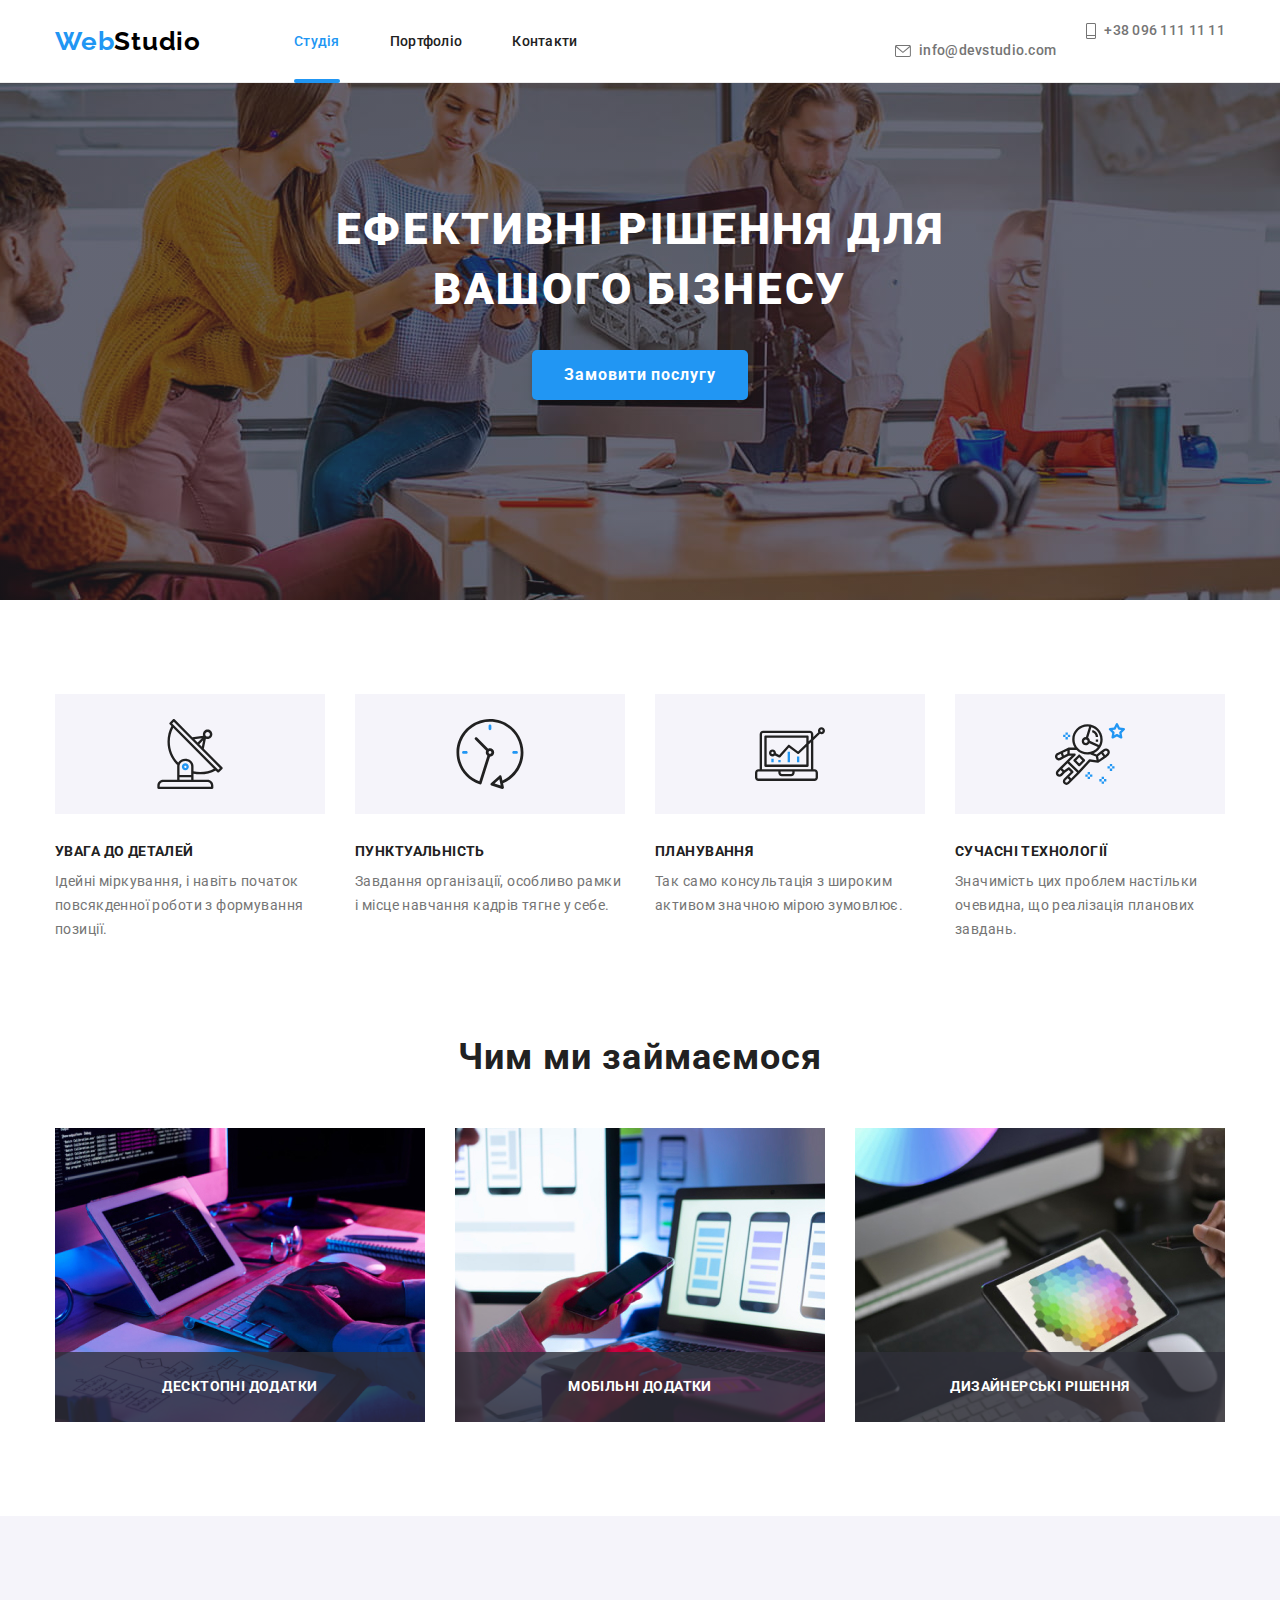
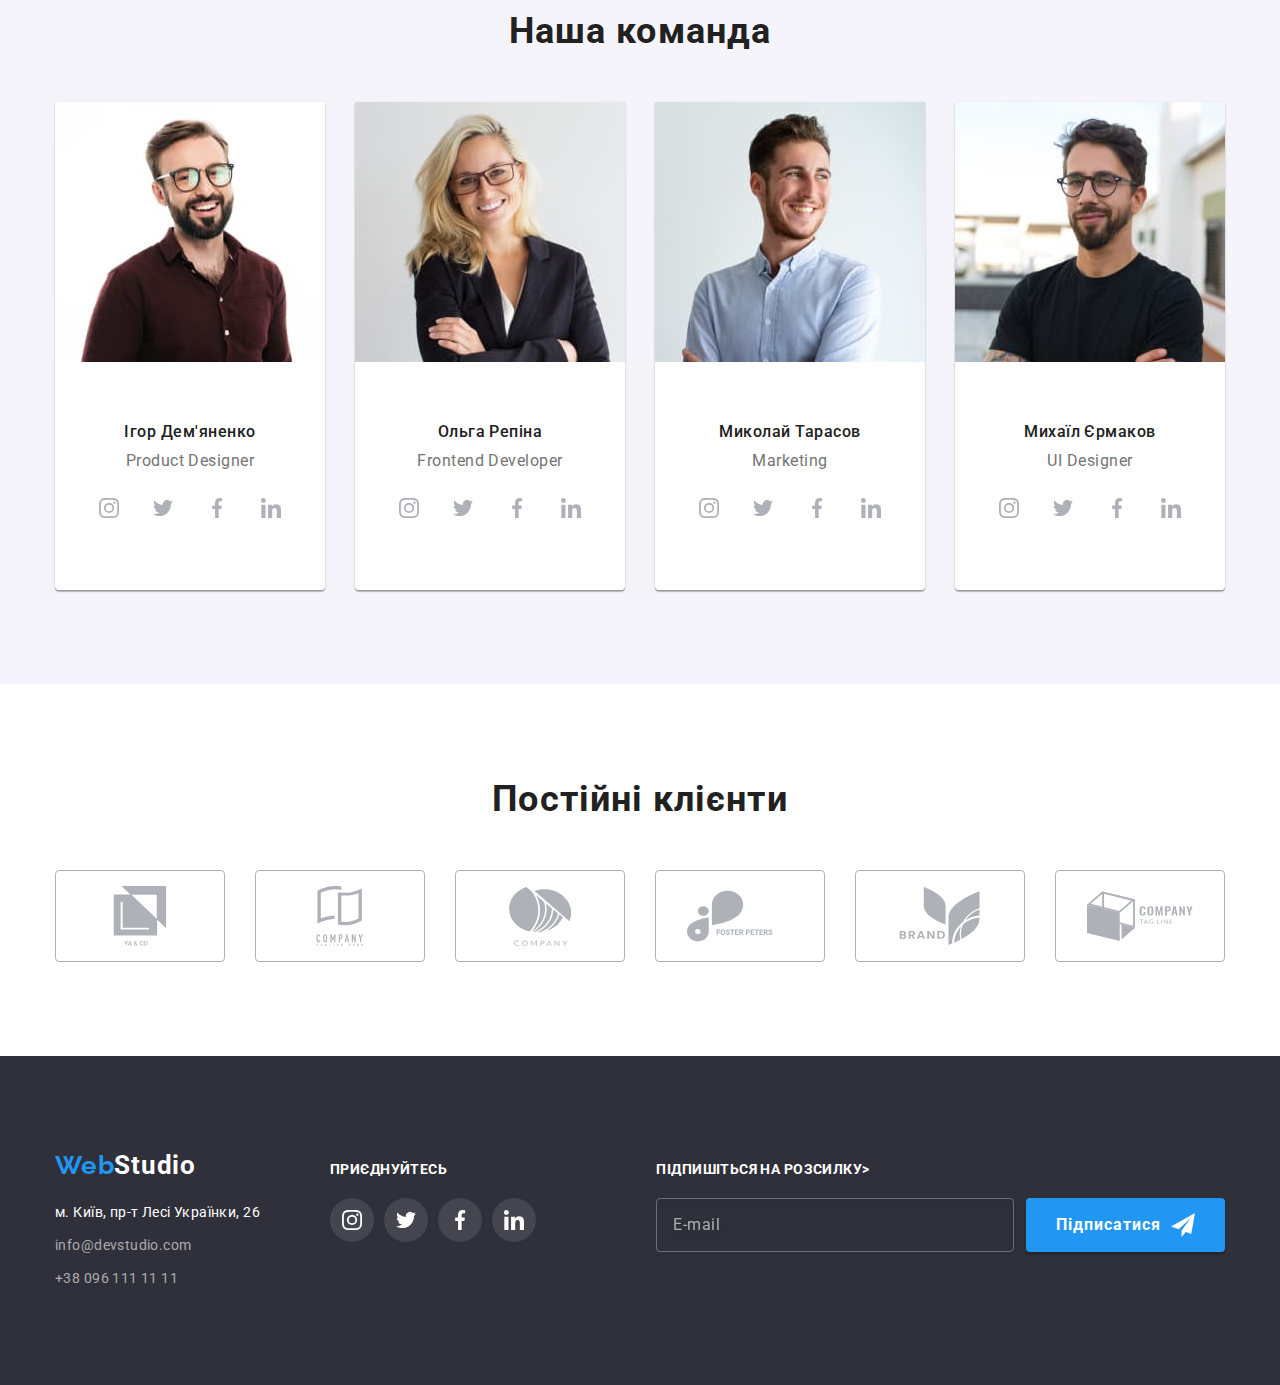
==== commit ecfc612d: "ф" ====
--- a/index.html
+++ b/index.html
@@ -223,38 +223,40 @@
               />
               <img src="./images/user-img/user1.jpeg" alt="Ігор Дем'яненко" width="270" />
             </picture>
-            <h3 class="user-list__card-name">Ігор Дем'яненко</h3>
-            <p class="user-list__card-desc">Product Designer</p>
-            <ul class="user-social">
-              <li class="user-social__item">
-                <a class="user-social__link" href="">
-                  <svg class="user-social__icon" width="20" height="20">
-                    <use href="./images/icons.svg#icon-instagram"></use>
-                  </svg>
-                </a>
-              </li>
-              <li class="user-social__item">
-                <a class="user-social__link" href="">
-                  <svg class="user-social__icon" width="20" height="20">
-                    <use href="./images/icons.svg#icon-twitter"></use>
-                  </svg>
-                </a>
-              </li>
-              <li class="user-social__item">
-                <a class="user-social__link" href="">
-                  <svg class="user-social__icon" width="20" height="20">
+            <div class="user-card">
+              <h3 class="user-list__card-name">Ігор Дем'яненко</h3>
+              <p class="user-list__card-desc">Product Designer</p>
+              <ul class="user-social">
+                <li class="user-social__item">
+                  <a class="user-social__link" href="">
+                    <svg class="user-social__icon" width="20" height="20">
+                      <use href="./images/icons.svg#icon-instagram"></use>
+                    </svg>
+                  </a>
+                </li>
+                <li class="user-social__item">
+                  <a class="user-social__link" href="">
+                    <svg class="user-social__icon" width="20" height="20">
+                      <use href="./images/icons.svg#icon-twitter"></use>
+                    </svg>
+                  </a>
+                </li>
+                <li class="user-social__item">
+                  <a class="user-social__link" href="">
+                    <svg class="user-social__icon" width="20" height="20">
                     <use href="./images/icons.svg#icon-facebook"></use>
-                  </svg>
-                </a>
-              </li>
-              <li class="user-social__item">
-                <a class="user-social__link" href="">
-                  <svg class="user-social__icon" width="20" height="20">
-                    <use href="./images/icons.svg#icon-linkedin"></use>
-                  </svg>
-                </a>
-              </li>
-            </ul>
+                    </svg>
+                  </a>
+                </li>
+                <li class="user-social__item">
+                  <a class="user-social__link" href="">
+                    <svg class="user-social__icon" width="20" height="20">
+                      <use href="./images/icons.svg#icon-linkedin"></use>
+                    </svg>
+                  </a>
+                </li>
+              </ul>
+            </div>
           </li>
           <li class="user-list__card">
             <picture>
@@ -281,38 +283,40 @@
               />
               <img src="./images/user-img/user2.jpeg" alt="Ольга Репіна" width="270" />
             </picture>
-            <h3 class="user-list__card-name">Ольга Репіна</h3>
-            <p class="user-list__card-desc">Frontend Developer</p>
-            <ul class="user-social">
-              <li class="user-social__item">
-                <a class="user-social__link" href="">
-                  <svg class="user-social__icon" width="20" height="20">
-                    <use href="./images/icons.svg#icon-instagram"></use>
-                  </svg>
-                </a>
-              </li>
-              <li class="user-social__item">
-                <a class="user-social__link" href="">
-                  <svg class="user-social__icon" width="20" height="20">
-                    <use href="./images/icons.svg#icon-twitter"></use>
-                  </svg>
-                </a>
-              </li>
-              <li class="user-social__item">
-                <a class="user-social__link" href="">
-                  <svg class="user-social__icon" width="20" height="20">
-                    <use href="./images/icons.svg#icon-facebook"></use>
-                  </svg>
-                </a>
-              </li>
-              <li class="user-social__item">
-                <a class="user-social__link" href="">
-                  <svg class="user-social__icon" width="20" height="20">
-                    <use href="./images/icons.svg#icon-linkedin"></use>
-                  </svg>
-                </a>
-              </li>
-            </ul>
+            <div class="user-card">
+              <h3 class="user-list__card-name">Ольга Репіна</h3>
+              <p class="user-list__card-desc">Frontend Developer</p>
+              <ul class="user-social">
+                <li class="user-social__item">
+                  <a class="user-social__link" href="">
+                    <svg class="user-social__icon" width="20" height="20">
+                      <use href="./images/icons.svg#icon-instagram"></use>
+                    </svg>
+                  </a>
+                </li>
+                <li class="user-social__item">
+                  <a class="user-social__link" href="">
+                    <svg class="user-social__icon" width="20" height="20">
+                      <use href="./images/icons.svg#icon-twitter"></use>
+                    </svg>
+                  </a>
+                </li>
+                <li class="user-social__item">
+                  <a class="user-social__link" href="">
+                    <svg class="user-social__icon" width="20" height="20">
+                      <use href="./images/icons.svg#icon-facebook"></use>
+                    </svg>
+                  </a>
+                </li>
+                <li class="user-social__item">
+                  <a class="user-social__link" href="">
+                    <svg class="user-social__icon" width="20" height="20">
+                      <use href="./images/icons.svg#icon-linkedin"></use>
+                    </svg>
+                  </a>
+                </li>
+              </ul>
+            </div>
           </li>
           <li class="user-list__card">
             <picture>
@@ -339,38 +343,40 @@
               />
               <img src="./images/user-img/user3.jpeg" alt="Миколай Тарасов" width="270" />
             </picture>
-            <h3 class="user-list__card-name">Миколай Тарасов</h3>
-            <p class="user-list__card-desc">Marketing</p>
-            <ul class="user-social">
-              <li class="user-social__item">
-                <a class="user-social__link" href="">
-                  <svg class="user-social__icon" width="20" height="20">
-                    <use href="./images/icons.svg#icon-instagram"></use>
-                  </svg>
-                </a>
-              </li>
-              <li class="user-social__item">
-                <a class="user-social__link" href="">
-                  <svg class="user-social__icon" width="20" height="20">
-                    <use href="./images/icons.svg#icon-twitter"></use>
-                  </svg>
-                </a>
-              </li>
-              <li class="user-social__item">
-                <a class="user-social__link" href="">
-                  <svg class="user-social__icon" width="20" height="20">
-                    <use href="./images/icons.svg#icon-facebook"></use>
-                  </svg>
-                </a>
-              </li>
-              <li class="user-social__item">
-                <a class="user-social__link" href="">
-                  <svg class="user-social__icon" width="20" height="20">
-                    <use href="./images/icons.svg#icon-linkedin"></use>
-                  </svg>
-                </a>
-              </li>
-            </ul>
+            <div class="user-card">
+              <h3 class="user-list__card-name">Миколай Тарасов</h3>
+              <p class="user-list__card-desc">Marketing</p>
+              <ul class="user-social">
+                <li class="user-social__item">
+                  <a class="user-social__link" href="">
+                    <svg class="user-social__icon" width="20" height="20">
+                      <use href="./images/icons.svg#icon-instagram"></use>
+                    </svg>
+                  </a>
+                </li>
+                <li class="user-social__item">
+                  <a class="user-social__link" href="">
+                    <svg class="user-social__icon" width="20" height="20">
+                      <use href="./images/icons.svg#icon-twitter"></use>
+                    </svg>
+                  </a>
+                </li>
+                <li class="user-social__item">
+                  <a class="user-social__link" href="">
+                    <svg class="user-social__icon" width="20" height="20">
+                      <use href="./images/icons.svg#icon-facebook"></use>
+                    </svg>
+                  </a>
+                </li>
+                <li class="user-social__item">
+                  <a class="user-social__link" href="">
+                    <svg class="user-social__icon" width="20" height="20">
+                      <use href="./images/icons.svg#icon-linkedin"></use>
+                    </svg>
+                  </a>
+                </li>
+              </ul>
+            </div>
           </li>
           <li class="user-list__card">
             <picture>
@@ -397,38 +403,40 @@
               />
               <img src="./images/user-img/user4.jpeg" alt="Михаїл Єрмаков" width="270" />
             </picture>
-            <h3 class="user-list__card-name">Михаїл Єрмаков</h3>
-            <p class="user-list__card-desc">UI Designer</p>
-            <ul class="user-social">
-              <li class="user-social__item">
-                <a class="user-social__link" href="">
-                  <svg class="user-social__icon" width="20" height="20">
-                    <use href="./images/icons.svg#icon-instagram"></use>
-                  </svg>
-                </a>
-              </li>
-              <li class="user-social__item">
-                <a class="user-social__link" href="">
-                  <svg class="user-social__icon" width="20" height="20">
-                    <use href="./images/icons.svg#icon-twitter"></use>
-                  </svg>
-                </a>
-              </li>
-              <li class="user-social__item">
-                <a class="user-social__link" href="">
-                  <svg class="user-social__icon" width="20" height="20">
-                    <use href="./images/icons.svg#icon-facebook"></use>
-                  </svg>
-                </a>
-              </li>
-              <li class="user-social__item">
-                <a class="user-social__link" href="">
-                  <svg class="user-social__icon" width="20" height="20">
-                    <use href="./images/icons.svg#icon-linkedin"></use>
-                  </svg>
-                </a>
-              </li>
-            </ul>
+            <div class="user-card">
+              <h3 class="user-list__card-name">Михаїл Єрмаков</h3>
+              <p class="user-list__card-desc">UI Designer</p>
+              <ul class="user-social">
+                <li class="user-social__item">
+                  <a class="user-social__link" href="">
+                    <svg class="user-social__icon" width="20" height="20">
+                      <use href="./images/icons.svg#icon-instagram"></use>
+                    </svg>
+                  </a>
+                </li>
+                <li class="user-social__item">
+                  <a class="user-social__link" href="">
+                    <svg class="user-social__icon" width="20" height="20">
+                      <use href="./images/icons.svg#icon-twitter"></use>
+                    </svg>
+                  </a>
+                </li>
+                <li class="user-social__item">
+                  <a class="user-social__link" href="">
+                    <svg class="user-social__icon" width="20" height="20">
+                      <use href="./images/icons.svg#icon-facebook"></use>
+                    </svg>
+                  </a>
+                </li>
+                <li class="user-social__item">
+                  <a class="user-social__link" href="">
+                    <svg class="user-social__icon" width="20" height="20">
+                      <use href="./images/icons.svg#icon-linkedin"></use>
+                    </svg>
+                  </a>
+                </li>
+              </ul>
+            </div>
           </li>
         </ul>
       </div>
@@ -489,8 +497,8 @@
   <footer class="footer section">
     <div class="footer-container container">
       <div class="footer__first-container" id="contacts">
-        <a href="index.html" class="logo logo-footer">
-          <span class="logo-footer logo--accent">Web</span>Studio</a>
+        <a href="index.html" class="footer-logo">
+          <span class="footer--accent">Web</span>Studio</a>
           <address class="address">
             <ul class="address-list">
               <li class="address-list__item">
@@ -510,7 +518,7 @@
           </address>
         </div>
         <div class="footer__second-container">
-          <h3 class="subtitle footer__title">приєднуйтесь</h3>
+          <p class="subtitle footer__title">приєднуйтесь</p>
           <ul class="footer-social">
             <li class="footer-social__item">
               <a class="footer-social__link" href="">
@@ -544,7 +552,7 @@
       </div> 
       <!-----Підпишіться на розсилку------>
       <div class="footer__third-container">
-        <label for="footer-email" class="footer__label">Підпишіться на розсилку</label>
+        <p class="footer__text">Підпишіться на розсилку></p>
         <form class="footer__field" name="signup_form" autocomplete="on">
           <div class="footer_form-thumb">
             <input
@@ -558,7 +566,7 @@
             <button type="submit" class="footer__btn">
               Підписатися
               <svg class="footer__send-icon" width="24" height="24">
-              <use href="./images/icons.svg#icon-send"></use>
+              <use href="./images/fly.svg#icon-send"></use>
             </svg>
           </button>
         </form>
@@ -567,77 +575,93 @@
   </footer> 
   <!--------- MODAL FORM  -------->
   <div class="backdrop is-hidden" data-modal>
-    <div class="modal">
-      <button class="close-btn" >
-        <svg class="close-icon" width="18" height="18" data-modal-close>
+    <div class="form-container" role="group">
+      <button class="close-btn">
+        <svg class="close-btn__icon-close" width="18" height="18" data-modal-close>
           <use href="./images/close-defs.svg#icon-close"></use>
         </svg>
       </button>
-      <form class="modal-form">
-        <p class="modal-title">Залиште свої дані, ми вам передзвонимо</p>
-        <div class="modal-field">
-          <label class="modal-form" for="name">Ім'я</label>
-          <div class="modal-field-thumb">
-            <input class="modal-input"
-             id="name"
-             type="text" 
-             name="user-name" 
-              required />
-            <svg class="modal-icon" width="18" height="18">
+      <form class="form" name="signup_form" autocomplete="on">
+        <p class="form__title" id="contact-head">Залиште свої дані, ми вам передзвонимо</p>
+        <div class="form__field">
+          <label for="name" class="form__label">Ім'я</label>
+          <div class="form__field-thumb">
+            <input
+              class="form__input"
+              id="name"
+              type="text"
+              name="user-name"
+              placeholder=" "
+              required
+            />
+            <svg class="form__icon" width="18" height="18">
               <use href="./images/check-defs.svg#icon-check1"></use>
             </svg>
           </div>
         </div>
         <!-----Телефон ----->
-        <div class="modal-field">
-          <label class="modal-form" for="tel">Телефон</label>
-
-          <div class="modal-field-thumb">
-            <input type="tel" name="tel" id="tel" class="modal-input" required />
-            <svg class="modal-icon" width="18" height="18">
+        <div class="form__field">
+          <label for="telephone" class="form__label">Телефон</label>
+          <div class="form__field-thumb">
+            <input
+              class="form__input"
+              id="telephone"
+              type="number"
+              name="telephone"
+              placeholder=" "
+              required
+            />
+            <svg class="form__icon" width="18" height="18">
               <use href="./images/check-defs.svg#icon-check2"></use>
             </svg>
           </div>
         </div>
         <!----Пошта --->
-        <div class="modal-field">
-          <label class="modal-form" for="email">Пошта</label>
-
-          <div class="modal-field-thumb">
-            <input type="email" name="email" id="email" class="modal-input" required />
-            <svg class="modal-icon" width="18" height="18">
+        <div class="form__field">
+          <label for="email" class="form__label">Пошта</label>
+          <div class="form__field-thumb">
+            <input class="form__input" id="email" type="email" name="email" placeholder=" " />
+            <svg class="form__icon" width="18" height="18">
               <use href="./images/check-defs.svg#icon-check3"></use>
             </svg>
           </div>
         </div>
         <!----Коментар -->
-        <div class="modal-field">
-          <label class="modal-form" for="text">Коментар</label>
-          <div class="modal-field-thumb">
-            <textarea class="modal-text" name="text" id="text" placeholder="Введіть текст"></textarea>
+        <div class="form__field form__last-field">
+          <label for="comment" class="form__label">Коментар</label>
+          <div class="form__field-thumb">
+            <textarea
+              class="form__textarea"
+              id="comment"
+              rows="8"
+              placeholder="Введіть текст"
+            ></textarea>
           </div>
         </div>
-        <!---- Умови-->
-        <div class="form-terms-thumb">
-          <label class="form-terms">
-            <input class="form-checkbox" type="checkbox" name="agreement" value="agreement" />
-            <span class="icon-check"></span>
-            <svg class="icon-check icon-active" width="16" height="15">
+
+        <label class="form__terms">
+          <input
+            class="form__checkbox visually-hidden"
+            type="checkbox"
+            name="agree-terms"
+            value="agree-terms"
+          />
+            <svg class="form__icon-check" width="16" height="15">
               <use href="./images/ic.defs.svg#icon-check"></use>
             </svg>
-            Погоджуюся з розсилкою та приймаю &nbsp
-            <a href="" class="checkbox-link"> Умови договору</a>
-          </label>
-        </div>
-        <!---Відправити -->
-        <div class="modal-btn-thumb">
-          <button type="submit" class="modal-btn">Відправити</button>
-        </div>
+            <span class="form__text-agree">
+              Погоджуюся з розсилкою та приймаю &nbsp;
+              <a href="" class="form__terms--accent"> Умови договору</a></span
+            >
+        </label>
+
+          <div class="form__btn-thumb">
+            <button class="form__btn" type="submit">Відправити</button>
+          </div>
       </form>
     </div>
   </div>
   <script src="./js/modal.js"></script>
   <script src="./js/mobile-menu.js"></script>
 </body>
-
 </html>--- a/css/main.min.css
+++ b/css/main.min.css
@@ -1 +1 @@
-:root{--primary-text-color: #757575;--black-text-color: #000000;--secondary-text-color: rgba(255, 255, 255, 0.6);--select-color: #2196f3;--title-text-color: #212121;--white-text-color: rgba(255, 255, 255, 1);--accent-color: #188ce8;--header-border-line: #ececec;--primary-bgc: rgba(255, 255, 255, 1);--secondary-bgc: #2f303a;--background-btn: #f5f4fa;--feauters-bgc: #f5f5f5;--background-project-list: #eeeeee;--background-team: #f5f4fa;--icon-color: #afb1b8;--color-gradient: rgba(47, 48, 58, 0.4);--white-bgc: #ffffff;--animation: 250ms cubic-bezier(0.4, 0, 0.2, 1);--btn-shadow: 0px 4px 4px rgba(0, 0, 0, 0.15)}.visually-hidden{position:absolute;white-space:nowrap;height:1px;overflow:hidden;border:0;padding:0;clip:rect(0 0 0 0);-webkit-clip-path:inset(50%);clip-path:inset(50%);margin:-1px}ul{list-style:none;margin:0;padding:0}ul,h1,h2,h3,p{margin:0;padding:0}.header-nav__list,.header-contact__list,.features__list,.work-list,.user-list,.btn-list{display:-webkit-box;display:-ms-flexbox;display:flex}ul{list-style:none;padding:0}a{text-decoration:none;color:inherit;font-family:inherit}img{display:block;width:100%;height:auto}body{font-family:"Roboto",sans-serif;color:#212121;width:100%;margin:0}body.modal-open{overflow:hidden}@media screen and (max-width: 767px){body.menu-open{overflow:hidden}}body{font-family:"Roboto",sans-serif}.list{list-style:none}.container{padding:0 15px;margin:0 auto}@media screen and (max-width: 480px){.container{max-width:480px}}@media screen and (min-width: 768px){.container{width:768px}}@media screen and (min-width: 1200px){.container{width:1200px}}.header>.container{display:-webkit-box;display:-ms-flexbox;display:flex;-webkit-box-align:center;-ms-flex-align:center;align-items:center}.section{width:100%;padding:60px 0}@media screen and (min-width: 1200px){.section{padding:94px 0}}.header{border-bottom:1px solid #ececec;width:100vw;z-index:1;background:#fff;top:0}.header-wrap{display:-webkit-box;display:-ms-flexbox;display:flex;-webkit-box-align:center;-ms-flex-align:center;align-items:center;-webkit-box-pack:justify;-ms-flex-pack:justify;justify-content:space-between}@media screen and (min-width: 768px){.header-wrap{-webkit-box-pack:center;-ms-flex-pack:center;justify-content:center;-webkit-box-align:center;-ms-flex-align:center;align-items:center;display:-webkit-box;display:-ms-flexbox;display:flex}}@media screen and (max-width: 767px){.header-wrap{max-width:768px;min-width:100%;height:60px}}.header_menu-button{margin-left:auto}@media screen and (min-width: 768px){.header_menu-button{display:none}}@media screen and (max-width: 767px){.header-nav__list{display:block}}@media screen and (min-width: 768px){.header-nav__list{gap:50px}}@media screen and (min-width: 768px){.header-nav .header-nav__link--current::after{position:absolute;display:block;right:0;bottom:-1px;content:"";height:4px;width:100%;border-radius:2px;background-color:#2196f3;-webkit-animation-name:changeScale;animation-name:changeScale;-webkit-animation-duration:500ms;animation-duration:500ms;-webkit-animation-timing-function:cubic-bezier(0.4, 0, 0.2, 1);animation-timing-function:cubic-bezier(0.4, 0, 0.2, 1)}}@-webkit-keyframes changeScale{0%{-webkit-transform:scaleX(1);transform:scaleX(1)}50%{-webkit-transform:scaleX(0);transform:scaleX(0)}100%{-webkit-transform:scaleX(1);transform:scaleX(1)}}@keyframes changeScale{0%{-webkit-transform:scaleX(1);transform:scaleX(1)}50%{-webkit-transform:scaleX(0);transform:scaleX(0)}100%{-webkit-transform:scaleX(1);transform:scaleX(1)}}.header-nav__item{position:relative}@media screen and (min-width: 768px){.header-nav__item{padding:32px 0}}.header-nav__link{-webkit-transition:color 250ms cubic-bezier(0.4, 0, 0.2, 1);transition:color 250ms cubic-bezier(0.4, 0, 0.2, 1)}@media screen and (max-width: 767px){.header-nav__link{font-family:inherit;font-weight:500;font-size:40px;line-height:1.14;letter-spacing:.02em;color:#212121}}@media screen and (min-width: 768px){.header-nav__link{font-family:inherit;font-weight:500;font-size:14px;line-height:1.14;letter-spacing:.02em;color:#212121}}.header-nav__link:hover,.header-nav__link:focus{color:#2196f3;cursor:pointer}.header-nav__link--current{color:#2196f3}@media screen and (max-width: 767px){.header-nav__item:not(:last-child){margin-bottom:32px}}.header-contact__list{display:-webkit-box;display:-ms-flexbox;display:flex}@media screen and (min-width: 768px)and (max-width: 1199px){.header-contact__list{-webkit-box-orient:vertical;-webkit-box-direction:normal;-ms-flex-direction:column;flex-direction:column;gap:10px}}@media screen and (min-width: 1200px){.header-contact__list{-webkit-box-align:center;-ms-flex-align:center;align-items:center;gap:30px}}@media screen and (max-width: 767px){.header-contact__list{-webkit-box-orient:vertical;-webkit-box-direction:reverse;-ms-flex-direction:column-reverse;flex-direction:column-reverse;gap:32px}.header-contact__list .header-contact__item:nth-child(2){font-size:34px;color:#2196f3}}@media screen and (max-width: 767px)and (max-width: 420px){.header-contact__list .header-contact__item:nth-child(2){font-size:28px}}.header-contact__list .header-contact__item:nth-child(1){font-size:24px}@media screen and (max-width: 420px){.header-contact__list .header-contact__item:nth-child(1){font-size:20px}}.header-contact__list .header-contact__link{display:-webkit-box;display:-ms-flexbox;display:flex;-webkit-box-align:center;-ms-flex-align:center;align-items:center;-webkit-transition:color 250ms cubic-bezier(0.4, 0, 0.2, 1),fill 250ms cubic-bezier(0.4, 0, 0.2, 1);transition:color 250ms cubic-bezier(0.4, 0, 0.2, 1),fill 250ms cubic-bezier(0.4, 0, 0.2, 1);font-family:inherit;font-weight:500;font-size:14px;line-height:1.14;letter-spacing:.02em;color:#757575}@media screen and (max-width: 767px){.header-contact__list .header-contact__link{font-family:inherit;font-weight:500;font-size:24px;line-height:1.17;letter-spacing:.02em;color:#757575}}.header-contact__list .header-contact__link:hover,.header-contact__list .header-contact__link:focus{fill:#2196f3;color:#2196f3}@media screen and (max-width: 767px){.header-contact__list .header-contact__link--accent{font-family:inherit;font-weight:500;font-size:34px;line-height:1.17;letter-spacing:.02em;color:#2196f3}}.header-contact__list .header-contact__link .header-contact__icon{margin-right:8px;fill:currentColor;-webkit-transition:fill 250ms cubic-bezier(0.4, 0, 0.2, 1),background-color 250ms cubic-bezier(0.4, 0, 0.2, 1);transition:fill 250ms cubic-bezier(0.4, 0, 0.2, 1),background-color 250ms cubic-bezier(0.4, 0, 0.2, 1)}.header-contact__list .header-contact__link .header-contact__icon:hover,.header-contact__list .header-contact__link .header-contact__icon:focus{fill:currentColor}@media screen and (max-width: 767px){.header-contact__list .header-contact__link .header-contact__icon{display:none}}.logo{font-family:inherit;font-weight:700;font-size:26px;line-height:28px;letter-spacing:.03em;color:#000;font-family:"Raleway",sans-serif;padding-right:0}@media screen and (min-width: 768px){.logo{margin-right:88px}}@media screen and (min-width: 1200px){.logo{margin-right:93px}}.logo-footer{color:#fff;margin-bottom:20px;padding-bottom:0;margin-right:0;display:inline-block}.logo--accent{color:#2196f3}.hero-section{background-image:-webkit-gradient(linear, left top, right top, from(var(--color-gradient)), to(var(--color-gradient))),url(../images/hero-img/hero-phone.jpg);background-image:linear-gradient(to right, var(--color-gradient), var(--color-gradient)),url(../images/hero-img/hero-phone.jpg);max-width:1600px;padding:118px 0;margin-left:auto;margin-right:auto;text-align:center;background-repeat:no-repeat;background-position:center;background-size:cover}@media screen and (min-width: 480px){.hero-section{background-image:-webkit-gradient(linear, left top, right top, from(rgba(47, 48, 58, 0.4)), to(rgba(47, 48, 58, 0.4))),url("../images/hero-img/hero-phone.jpg");background-image:linear-gradient(to right, rgba(47, 48, 58, 0.4), rgba(47, 48, 58, 0.4)),url("../images/hero-img/hero-phone.jpg")}}@media screen and (min-device-pixel-ratio: 2),screen and (-webkit-min-device-pixel-ratio: 2),screen and (min-resolution: 192dpi),screen and (min-resolution: 2dppx){.hero-section{background-image:-webkit-gradient(linear, left top, right top, from(rgba(47, 48, 58, 0.4)), to(rgba(47, 48, 58, 0.4))),url("../images/hero-img/hero-phone@2x.jpg");background-image:linear-gradient(to right, rgba(47, 48, 58, 0.4), rgba(47, 48, 58, 0.4)),url("../images/hero-img/hero-phone@2x.jpg")}}@media screen and (min-width: 768px){.hero-section{background-image:-webkit-gradient(linear, left top, right top, from(rgba(47, 48, 58, 0.4)), to(rgba(47, 48, 58, 0.4))),url("../images/hero-img/hero-tablet.jpg");background-image:linear-gradient(to right, rgba(47, 48, 58, 0.4), rgba(47, 48, 58, 0.4)),url("../images/hero-img/hero-tablet.jpg")}}@media screen and (min-width: 768px)and (min-device-pixel-ratio: 2),screen and (min-width: 768px)and (-webkit-min-device-pixel-ratio: 2),screen and (min-width: 768px)and (min-resolution: 192dpi),screen and (min-width: 768px)and (min-resolution: 2dppx){.hero-section{background-image:-webkit-gradient(linear, left top, right top, from(rgba(47, 48, 58, 0.4)), to(rgba(47, 48, 58, 0.4))),url("../images/hero-img/hero-tablet@2x.jpg");background-image:linear-gradient(to right, rgba(47, 48, 58, 0.4), rgba(47, 48, 58, 0.4)),url("../images/hero-img/hero-tablet@2x.jpg")}}@media screen and (min-width: 1200px){.hero-section{background-image:-webkit-gradient(linear, left top, right top, from(rgba(47, 48, 58, 0.4)), to(rgba(47, 48, 58, 0.4))),url("../images/hero-img/hero-desktop.jpg");background-image:linear-gradient(to right, rgba(47, 48, 58, 0.4), rgba(47, 48, 58, 0.4)),url("../images/hero-img/hero-desktop.jpg")}}@media screen and (min-width: 1200px)and (min-device-pixel-ratio: 2),screen and (min-width: 1200px)and (-webkit-min-device-pixel-ratio: 2),screen and (min-width: 1200px)and (min-resolution: 192dpi),screen and (min-width: 1200px)and (min-resolution: 2dppx){.hero-section{background-image:-webkit-gradient(linear, left top, right top, from(rgba(47, 48, 58, 0.4)), to(rgba(47, 48, 58, 0.4))),url("../images/hero-img/hero-desktop@2x.jpg");background-image:linear-gradient(to right, rgba(47, 48, 58, 0.4), rgba(47, 48, 58, 0.4)),url("../images/hero-img/hero-desktop@2x.jpg")}}@media screen and (min-width: 1200px){.hero-section{padding:200px 0;height:600px}}.hero-title{font-family:inherit;font-weight:900;font-size:26px;line-height:1.62;letter-spacing:.06em;color:#fff;max-width:360px;text-transform:uppercase;margin-bottom:30px;margin-right:auto;margin-left:auto}@media screen and (min-width: 1200px){.hero-title{font-family:inherit;font-weight:900;font-size:44px;line-height:1.36;letter-spacing:.06em;color:#fff;max-width:696px}}.hero-button{font-family:inherit;font-weight:700;font-size:16px;line-height:1.87;letter-spacing:.06em;color:#fff;background:#2196f3;-webkit-box-shadow:0px 3px 1px rgba(0,0,0,.1),0px 1px 2px rgba(0,0,0,.08),0px 2px 2px rgba(0,0,0,.12);box-shadow:0px 3px 1px rgba(0,0,0,.1),0px 1px 2px rgba(0,0,0,.08),0px 2px 2px rgba(0,0,0,.12);border-radius:4px;border-color:rgba(0,0,0,0);cursor:pointer;-webkit-transition:background-color 250ms cubic-bezier(0.4, 0, 0.2, 1);transition:background-color 250ms cubic-bezier(0.4, 0, 0.2, 1);padding:10px 24px}.hero-button:hover,.hero-button:focus{background:#188ce8}@media screen and (max-width: 768px){.hero-button{font-family:inherit;font-weight:700;font-size:16px;line-height:1.87;letter-spacing:.06em;color:#fff;background:#2196f3;-webkit-box-shadow:0px 3px 1px rgba(0,0,0,.1),0px 1px 2px rgba(0,0,0,.08),0px 2px 2px rgba(0,0,0,.12);box-shadow:0px 3px 1px rgba(0,0,0,.1),0px 1px 2px rgba(0,0,0,.08),0px 2px 2px rgba(0,0,0,.12);border-radius:4px;border-color:rgba(0,0,0,0);cursor:pointer;-webkit-transition:background-color 250ms cubic-bezier(0.4, 0, 0.2, 1);transition:background-color 250ms cubic-bezier(0.4, 0, 0.2, 1);padding:10px 24px}}@media screen and (min-width: 1200px){.hero-button{font-family:inherit;font-weight:700;font-size:16px;line-height:1.87;letter-spacing:.06em;color:#fff;background:#2196f3;-webkit-box-shadow:0px 3px 1px rgba(0,0,0,.1),0px 1px 2px rgba(0,0,0,.08),0px 2px 2px rgba(0,0,0,.12);box-shadow:0px 3px 1px rgba(0,0,0,.1),0px 1px 2px rgba(0,0,0,.08),0px 2px 2px rgba(0,0,0,.12);border-radius:4px;border-color:rgba(0,0,0,0);cursor:pointer;-webkit-transition:background-color 250ms cubic-bezier(0.4, 0, 0.2, 1);transition:background-color 250ms cubic-bezier(0.4, 0, 0.2, 1);padding:10px 32px}}.hero{-webkit-animation-name:hero;animation-name:hero;-webkit-animation-duration:500ms;animation-duration:500ms;-webkit-animation-timing-function:cubic-bezier(0.4, 0, 0.2, 1);animation-timing-function:cubic-bezier(0.4, 0, 0.2, 1)}@-webkit-keyframes hero{0%{-webkit-transform:translateY(100%);transform:translateY(100%);opacity:0}100%{-webkit-transform:translateY(0);transform:translateY(0);opacity:1}}@keyframes hero{0%{-webkit-transform:translateY(100%);transform:translateY(100%);opacity:0}100%{-webkit-transform:translateY(0);transform:translateY(0);opacity:1}}.features__list{gap:30px}@media screen and (max-width: 1199px){.features__list{display:-webkit-box;display:-ms-flexbox;display:flex;-ms-flex-wrap:wrap;flex-wrap:wrap}}@media screen and (min-width: 1200px){.features__list{display:-webkit-box;display:-ms-flexbox;display:flex}}.features__item{margin:0 auto}@media screen and (max-width: 767px){.features__item{max-width:450px}}@media screen and (max-width: 767px){.features__item:not(:last-child){margin-bottom:30px}}@media screen and (min-width: 768px){.features__item{width:calc((100% - 30px)/2)}}@media screen and (min-width: 1200px){.features__item{width:270px}}.features__thumb{padding:25px 0;display:-webkit-box;display:-ms-flexbox;display:flex;background-color:#f5f4fa;-webkit-box-pack:center;-ms-flex-pack:center;justify-content:center;margin-bottom:30px}.features__desc{font-family:inherit;font-size:14px;line-height:1.71;letter-spacing:.03em;color:#757575}.features__subtitle{font-family:inherit;font-weight:700;font-size:14px;line-height:1.71;letter-spacing:.03em;color:#212121;text-align:center}@media screen and (min-width: 768px){.features__subtitle{text-align:left}}.subtitle{font-family:inherit;font-weight:700;font-size:14px;line-height:1.14;letter-spacing:.03em;text-transform:uppercase;margin-bottom:10px}.title{font-family:inherit;font-weight:700;font-size:36px;line-height:1.17;letter-spacing:.03em;text-align:center;margin-bottom:50px}@media screen and (max-width: 480px){.title{font-size:28px;line-height:33px}}.work{padding-top:0}.work-list{gap:30px}.work-list__item{height:294px}.work-list__image-desc{display:-webkit-box;display:-ms-flexbox;display:flex;-webkit-box-align:center;-ms-flex-align:center;align-items:center;-webkit-box-pack:center;-ms-flex-pack:center;justify-content:center;position:absolute;height:70px;bottom:0;width:100%;font-weight:700;font-size:14px;line-height:1.14;text-align:center;letter-spacing:.03em;text-transform:uppercase;color:#fff;background:rgba(47,48,58,.8)}.work-list__image-thumb{position:relative;height:100%}@media screen and (max-width: 1199px){.work{display:none}}.user{background:#f5f4fa}.user-list{gap:30px}@media screen and (min-width: 481px){.user-list{display:-webkit-box;display:-ms-flexbox;display:flex;-ms-flex-wrap:wrap;flex-wrap:wrap}}.user-list__card{-webkit-box-shadow:0px 1px 3px rgba(0,0,0,.12),0px 1px 1px rgba(0,0,0,.14),0px 2px 1px rgba(0,0,0,.2);box-shadow:0px 1px 3px rgba(0,0,0,.12),0px 1px 1px rgba(0,0,0,.14),0px 2px 1px rgba(0,0,0,.2);border-radius:0px 0px 4px 4px;background:#fff}@media screen and (min-width: 481px){.user-list__card{width:calc((100% - 30px)/2)}}@media screen and (min-width: 1200px){.user-list__card{width:270px}}.user-list__card-name{font-weight:500;font-size:16px;line-height:1.19;text-align:center;letter-spacing:.03em;padding-top:30px;margin-bottom:10px}.user-list__card-desc{font-size:16px;line-height:1.19;text-align:center;letter-spacing:.03em;color:#757575;padding-bottom:16px}.user-social{display:-webkit-box;display:-ms-flexbox;display:flex;padding:0 32px 30px;gap:10px;-webkit-box-pack:center;-ms-flex-pack:center;justify-content:center}.user-social__link{display:-webkit-box;display:-ms-flexbox;display:flex;-webkit-box-pack:center;-ms-flex-pack:center;justify-content:center;-webkit-box-align:center;-ms-flex-align:center;align-items:center;width:44px;height:44px;border-radius:50%;fill:#afb1b8;-webkit-transition:fill 250ms cubic-bezier(0.4, 0, 0.2, 1),background 250ms cubic-bezier(0.4, 0, 0.2, 1);transition:fill 250ms cubic-bezier(0.4, 0, 0.2, 1),background 250ms cubic-bezier(0.4, 0, 0.2, 1)}.user-social__link:hover,.user-social__link:focus{background:#2196f3;fill:#fff}@media screen and (max-width: 480px){.user-list{display:-webkit-box;display:-ms-flexbox;display:flex;-webkit-box-orient:vertical;-webkit-box-direction:normal;-ms-flex-direction:column;flex-direction:column}.user-list__card{margin-bottom:30px}.user-list__card:last-of-type{margin-bottom:0}}.client-list{display:-webkit-box;display:-ms-flexbox;display:flex;-ms-flex-wrap:wrap;flex-wrap:wrap;gap:30px;-webkit-box-pack:center;-ms-flex-pack:center;justify-content:center}.client-list__link{display:-webkit-box;display:-ms-flexbox;display:flex;-webkit-box-pack:center;-ms-flex-pack:center;justify-content:center;-webkit-box-align:center;-ms-flex-align:center;align-items:center;height:92px;border:1px solid #afb1b8;border-radius:4px;fill:#afb1b8;-webkit-transition:fill 250ms cubic-bezier(0.4, 0, 0.2, 1),border-color 250ms cubic-bezier(0.4, 0, 0.2, 1);transition:fill 250ms cubic-bezier(0.4, 0, 0.2, 1),border-color 250ms cubic-bezier(0.4, 0, 0.2, 1)}.client-list__link:hover,.client-list__link:focus{cursor:pointer;border-color:#2196f3;fill:#2196f3}.client-list__item{width:calc((100% - 60px)/2);max-width:210px}@media screen and (min-width: 768px){.client-list__item{width:calc((100% - 60px)/3);max-width:226px}}@media screen and (min-width: 1200px){.client-list__item{width:170px;-ms-flex-wrap:nowrap;flex-wrap:nowrap}}.footer{background:#2f303a;text-align:center}@media screen and (max-width: 499px){.footer{max-width:480px}.footer__first-container,.footer__second-container{margin-bottom:60px}}@media screen and (min-width: 1200px){.footer{display:-webkit-box;display:-ms-flexbox;display:flex;-webkit-box-pack:justify;-ms-flex-pack:justify;justify-content:space-between;text-align:left}.footer-container{width:1200px;display:-webkit-box;display:-ms-flexbox;display:flex;-webkit-box-pack:justify;-ms-flex-pack:justify;justify-content:space-between}.footer__first-container{margin-right:70px}.footer__second-container{margin-right:93px}.footer_form-thumb{display:-webkit-box;display:-ms-flexbox;display:flex}.footer__second-container,.footer__third-container{padding-top:12px}}@media screen and (min-width: 500px)and (max-width: 1199px){.footer-container{text-align:center;max-width:1200px;display:-webkit-box;display:-ms-flexbox;display:flex;-ms-flex-wrap:wrap;flex-wrap:wrap;-ms-flex-pack:distribute;justify-content:space-around;-webkit-box-align:baseline;-ms-flex-align:baseline;align-items:baseline}.footer__first-container,.footer__second-container{margin-bottom:60px}}.address-list__item{margin-bottom:9px}.address-list__item:last-child{margin-bottom:0}.address-list__link{font-family:inherit;font-size:14px;line-height:1.71;letter-spacing:.03em;color:rgba(255,255,255,.6);font-style:normal;-webkit-transition:color 250ms cubic-bezier(0.4, 0, 0.2, 1);transition:color 250ms cubic-bezier(0.4, 0, 0.2, 1)}.address-list__link--bold{color:#fff;-webkit-transition:color 250ms cubic-bezier(0.4, 0, 0.2, 1);transition:color 250ms cubic-bezier(0.4, 0, 0.2, 1)}.address-list__link:hover,.address-list__link:focus{color:#2196f3;cursor:pointer}.footer__title{color:#fff;margin-bottom:20px}.footer-social{-webkit-box-pack:center;-ms-flex-pack:center;justify-content:center;display:-webkit-box;display:-ms-flexbox;display:flex;gap:10px}.footer-social__link{display:-webkit-box;display:-ms-flexbox;display:flex;-webkit-box-pack:center;-ms-flex-pack:center;justify-content:center;-webkit-box-align:center;-ms-flex-align:center;align-items:center;width:44px;height:44px;border-radius:50%;fill:#fff;background-color:rgba(255,255,255,.1);-webkit-transition:background-color 250ms cubic-bezier(0.4, 0, 0.2, 1);transition:background-color 250ms cubic-bezier(0.4, 0, 0.2, 1)}.footer-social__link:hover,.footer-social__link:focus{background-color:#2196f3}.footer__field{margin-top:20px}.footer__label{font-family:inherit;font-weight:700;font-size:14px;line-height:1.14;letter-spacing:.03em;color:#fff;text-transform:uppercase}.footer__input{font-family:inherit;font-size:16px;line-height:1.25;letter-spacing:.03em;color:rgba(255,255,255,.6);background:rgba(0,0,0,0);border:1px solid rgba(255,255,255,.3);-webkit-filter:drop-shadow(0px 4px 4px rgba(0, 0, 0, 0.15));filter:drop-shadow(0px 4px 4px rgba(0, 0, 0, 0.15));border-radius:4px;outline:none;padding:15px 16px;-webkit-transition:border-color 250ms cubic-bezier(0.4, 0, 0.2, 1);transition:border-color 250ms cubic-bezier(0.4, 0, 0.2, 1);min-width:100%}@media screen and (min-width: 500px)and (max-width: 1199px){.footer__input{width:450px}}@media screen and (min-width: 1200px){.footer__input{min-width:358px}}.footer__input::-webkit-input-placeholder{font-family:inherit;font-size:16px;line-height:1.25;letter-spacing:.03em;color:rgba(255,255,255,.6)}.footer__input::-moz-placeholder{font-family:inherit;font-size:16px;line-height:1.25;letter-spacing:.03em;color:rgba(255,255,255,.6)}.footer__input:-ms-input-placeholder{font-family:inherit;font-size:16px;line-height:1.25;letter-spacing:.03em;color:rgba(255,255,255,.6)}.footer__input::-ms-input-placeholder{font-family:inherit;font-size:16px;line-height:1.25;letter-spacing:.03em;color:rgba(255,255,255,.6)}.footer__input::placeholder{font-family:inherit;font-size:16px;line-height:1.25;letter-spacing:.03em;color:rgba(255,255,255,.6)}.footer__input:focus-within{border-color:#2196f3}.footer__btn{font-family:inherit;font-weight:700;font-size:16px;line-height:1.87;letter-spacing:.06em;color:#fff;background:#2196f3;-webkit-box-shadow:0px 3px 1px rgba(0,0,0,.1),0px 1px 2px rgba(0,0,0,.08),0px 2px 2px rgba(0,0,0,.12);box-shadow:0px 3px 1px rgba(0,0,0,.1),0px 1px 2px rgba(0,0,0,.08),0px 2px 2px rgba(0,0,0,.12);border-radius:4px;border-color:rgba(0,0,0,0);cursor:pointer;-webkit-transition:background-color 250ms cubic-bezier(0.4, 0, 0.2, 1);transition:background-color 250ms cubic-bezier(0.4, 0, 0.2, 1);padding:10px 28px;display:-webkit-box;display:-ms-flexbox;display:flex;-webkit-box-align:center;-ms-flex-align:center;align-items:center;margin:20px auto 0}@media screen and (min-width: 1200px){.footer__btn{margin-top:0;margin-left:12px}}.footer__btn:hover,.footer__btn:focus{background-color:#188ce8;cursor:pointer}.footer__send-icon{margin-left:10px}.menu{width:100%}@media screen and (max-width: 767px){.menu{-webkit-box-orient:vertical;-webkit-box-direction:normal;-ms-flex-direction:column;flex-direction:column;position:fixed;display:-webkit-box;display:-ms-flexbox;display:flex;top:0;left:0;height:100vh;background-color:#fff;z-index:1;opacity:0;pointer-events:none;-webkit-transform-origin:top;transform-origin:top;-webkit-transform:translateX(100%);transform:translateX(100%);-webkit-transition:opacity 250ms cubic-bezier(0.4, 0, 0.2, 1),-webkit-transform 250ms cubic-bezier(0.4, 0, 0.2, 1);transition:opacity 250ms cubic-bezier(0.4, 0, 0.2, 1),-webkit-transform 250ms cubic-bezier(0.4, 0, 0.2, 1);transition:transform 250ms cubic-bezier(0.4, 0, 0.2, 1),opacity 250ms cubic-bezier(0.4, 0, 0.2, 1);transition:transform 250ms cubic-bezier(0.4, 0, 0.2, 1),opacity 250ms cubic-bezier(0.4, 0, 0.2, 1),-webkit-transform 250ms cubic-bezier(0.4, 0, 0.2, 1);border-bottom:1px solid #ececec}}@media screen and (min-width: 768px){.menu{display:-webkit-box;display:-ms-flexbox;display:flex;-webkit-box-align:center;-ms-flex-align:center;align-items:center}}@media screen and (min-width: 768px){.header-nav{margin-right:auto}}@media screen and (max-width: 767px){.menu__contacts{margin-top:auto;margin-bottom:64px}}.social-menu.social{display:none}@media screen and (max-width: 767px){.social-menu.social{display:-webkit-box;display:-ms-flexbox;display:flex}}.menu.is-open{opacity:1;pointer-events:all;overflow:auto;-webkit-transform:translateX(0);transform:translateX(0)}@media screen and (max-width: 767px){.menu.is-open{padding:48px 20px 24px 20px}}@media screen and (min-width: 420px)and (max-width: 767px){.menu.is-open{padding:48px 40px}}.social-small__item{font-family:inherit;font-weight:500;font-size:18px;line-height:1.22;letter-spacing:.02em;color:#2196f3}.social-small__item:not(:last-child){padding-right:10px;border-right:1px solid rgba(33,33,33,.2)}.social-small__item:not(:first-child){padding-left:10px}@media screen and (max-width: 399px){.social-small__item:nth-child(3){border-right:none}}@media screen and (max-width: 399px){.social-small__item:nth-child(4){border-left:1px solid rgba(33,33,33,.2)}}.social-small{display:none}@media screen and (max-width: 480px){.social-small{display:-webkit-box;display:-ms-flexbox;display:flex;-ms-flex-wrap:wrap;flex-wrap:wrap;-webkit-box-pack:start;-ms-flex-pack:start;justify-content:start}}@media screen and (min-width: 481px)and (max-width: 767px){.social-small{display:-webkit-box;display:-ms-flexbox;display:flex;-webkit-box-pack:center;-ms-flex-pack:center;justify-content:center}}@media screen and (max-width: 767px)and (max-width: 420px){.social-small{font-size:12px}}.menu-button{z-index:1;background-color:rgba(0,0,0,0);border:none;fill:currentColor;-webkit-transition:color 250ms cubic-bezier(0.4, 0, 0.2, 1);transition:color 250ms cubic-bezier(0.4, 0, 0.2, 1);padding:0}.menu-button:hover,.menu-button:focus{color:#2196f3}.menu-button__close{display:none}.menu-button.is-open .menu-button__close{display:block}.menu-button.is-open .menu-button__menu{display:none}.backdrop{z-index:2;position:fixed;top:0;left:0;width:100vw;height:100vh;opacity:1;background-color:rgba(0,0,0,.2);-webkit-transition:opacity 400ms cubic-bezier(0.4, 0, 0.2, 1),visibility 700ms cubic-bezier(0.4, 0, 0.2, 1);transition:opacity 400ms cubic-bezier(0.4, 0, 0.2, 1),visibility 700ms cubic-bezier(0.4, 0, 0.2, 1)}.backdrop.is-hidden{opacity:0;visibility:hidden;pointer-events:none}.backdrop.is-hidden .modal{-webkit-transform:translate(-50%, -50%) scale(0) rotate(360deg);transform:translate(-50%, -50%) scale(0) rotate(360deg)}.modal{padding:40px;position:absolute;top:50%;left:50%;-webkit-transform:translate(-50%, -50%) scale(1) rotate(0);transform:translate(-50%, -50%) scale(1) rotate(0);width:528px;height:581px;-webkit-transition:-webkit-transform var(--animation);transition:-webkit-transform var(--animation);transition:transform var(--animation);transition:transform var(--animation), -webkit-transform var(--animation);background-color:var(--white-bgc);-webkit-box-shadow:0px 1px 3px rgba(0,0,0,.12),0px 1px 1px rgba(0,0,0,.14),0px 2px 1px rgba(0,0,0,.2);box-shadow:0px 1px 3px rgba(0,0,0,.12),0px 1px 1px rgba(0,0,0,.14),0px 2px 1px rgba(0,0,0,.2);border-radius:4px}.close-btn{position:absolute;top:8px;right:8px;display:-webkit-box;display:-ms-flexbox;display:flex;-webkit-box-align:center;-ms-flex-align:center;align-items:center;-webkit-box-pack:center;-ms-flex-pack:center;justify-content:center;width:30px;height:30px;cursor:pointer;background-color:rgba(0,0,0,0);border:1px solid rgba(0,0,0,.1);border-radius:50%;fill:var(--black-text-color);-webkit-transition:fill var(--animation);transition:fill var(--animation)}.close-btn:hover,.close-btn:focus{fill:var(--select-color)}.modal-form{display:block;font-size:12px;line-height:1.16;letter-spacing:.01em;color:var(--primary-text-color)}.modal-title{font-size:20px;font-weight:700;line-height:1.15;letter-spacing:.03em;text-align:center;margin-bottom:12px;color:var(--title-text-color)}.modal-field-thumb{display:-webkit-box;display:-ms-flexbox;display:flex;position:relative;margin-top:4px}.modal-field{margin-bottom:10px}.modal-input{padding-left:42px;width:100%;height:38px;border:none;outline:none;background:rgba(0,0,0,0);-webkit-box-flex:1;-ms-flex-positive:1;flex-grow:1;font-size:14px;line-height:1.71;letter-spacing:.03em;border:1px solid rgba(33,33,33,.2);border-radius:4px;color:var(--title-text-color);-webkit-transition:border-color var(--animation);transition:border-color var(--animation)}.modal-text{margin-top:4px;padding:10px 16px;border:none;outline:none;background:rgba(0,0,0,0);width:100%;height:120px;font-size:12px;line-height:1.16;letter-spacing:.01em;color:var(--title-text-color);border:1px solid rgba(33,33,33,.2);border-radius:4px;resize:none}.modal-text::-webkit-input-placeholder{font-size:12px;line-height:1.16;letter-spacing:.01em;color:rgba(117,117,117,.5)}.modal-text::-moz-placeholder{font-size:12px;line-height:1.16;letter-spacing:.01em;color:rgba(117,117,117,.5)}.modal-text:-ms-input-placeholder{font-size:12px;line-height:1.16;letter-spacing:.01em;color:rgba(117,117,117,.5)}.modal-text::-ms-input-placeholder{font-size:12px;line-height:1.16;letter-spacing:.01em;color:rgba(117,117,117,.5)}.modal-text::placeholder{font-size:12px;line-height:1.16;letter-spacing:.01em;color:rgba(117,117,117,.5)}.modal-icon{position:absolute;top:50%;-webkit-transform:translateY(-50%);transform:translateY(-50%);left:12px;display:inline-block;-webkit-transition:fill var(--animation);transition:fill var(--animation)}.modal-input:focus,.modal-text:focus{border-color:var(--select-color)}.modal-input:focus+.modal-icon{fill:var(--select-color)}.form-terms-thumb{display:-webkit-box;display:-ms-flexbox;display:flex;-webkit-box-pack:center;-ms-flex-pack:center;justify-content:center;margin-bottom:30px}.form-checkbox{position:absolute;width:1px;height:1px;margin:-1px;border:0;padding:0;white-space:nowrap;-webkit-clip-path:inset(100%);clip-path:inset(100%);clip:rect(0 0 0 0);overflow:hidden;-webkit-transition:border-color var(--animation);transition:border-color var(--animation)}.form-terms{position:relative;display:-webkit-box;display:-ms-flexbox;display:flex;-webkit-box-align:center;-ms-flex-align:center;align-items:center;font-size:14px;line-height:1.71;letter-spacing:.03em;cursor:pointer;color:var(--primary-text-color)}.icon-check{display:inline-block;margin-right:8px;width:16px;height:15px;border:2px solid var(--title-text-color);border-radius:2px;-webkit-transition:fill var(--animation),border var(--animation);transition:fill var(--animation),border var(--animation)}.icon-active{position:absolute;top:50%;left:0;-webkit-transform:translateY(-50%);transform:translateY(-50%);border-color:rgba(0,0,0,0)}.form-checkbox:checked+.icon-check{background-color:var(--select-color);border-color:var(--select-color)}.form-checkbox:focus+.icon-check{border-color:var(--select-color)}.checkbox-link{color:var(--select-color);text-decoration:underline}.modal-btn-thumb{display:-webkit-box;display:-ms-flexbox;display:flex;-webkit-box-align:center;-ms-flex-align:center;align-items:center;-webkit-box-pack:center;-ms-flex-pack:center;justify-content:center}.modal-btn{padding:10px 52px;margin:0 auto;display:-webkit-box;display:-ms-flexbox;display:flex;font-weight:700;font-size:16px;line-height:1.87;letter-spacing:.06em;cursor:pointer;color:var(--white-text-color);border-color:rgba(0,0,0,0);background:var(--select-color);-webkit-box-sizing:border-box;box-sizing:border-box;border-radius:4px;-webkit-box-shadow:0px 4px 4px rgba(0,0,0,.15);box-shadow:0px 4px 4px rgba(0,0,0,.15)}.modal-btn:hover,.modal-btn:focus{background:var(--accent-color)}.hero-btn{padding:10px 32px;margin:0 auto;display:block;font-family:inherit;font-weight:700;font-size:16px;line-height:1.87;letter-spacing:.06em;cursor:pointer;color:var(--white-text-color);background:var(--select-color);-webkit-box-sizing:border-box;box-sizing:border-box;border-radius:5px;border:none;min-width:200px;height:50px;-webkit-box-shadow:0px 4px 4px rgba(0,0,0,.15);box-shadow:0px 4px 4px rgba(0,0,0,.15)}.hero-btn:hover,.hero-btn:focus{background-color:var(--accent-color)}.button{font-family:inherit;font-weight:500;font-size:16px;line-height:1.62;letter-spacing:.03em;color:#212121;font-family:inherit;background:#f5f4fa;border:0;border-radius:4px;padding:6px 32px;-webkit-transition:color 250ms cubic-bezier(0.4, 0, 0.2, 1),background 250ms cubic-bezier(0.4, 0, 0.2, 1),-webkit-box-shadow 250ms cubic-bezier(0.4, 0, 0.2, 1);transition:color 250ms cubic-bezier(0.4, 0, 0.2, 1),background 250ms cubic-bezier(0.4, 0, 0.2, 1),-webkit-box-shadow 250ms cubic-bezier(0.4, 0, 0.2, 1);transition:color 250ms cubic-bezier(0.4, 0, 0.2, 1),background 250ms cubic-bezier(0.4, 0, 0.2, 1),box-shadow 250ms cubic-bezier(0.4, 0, 0.2, 1);transition:color 250ms cubic-bezier(0.4, 0, 0.2, 1),background 250ms cubic-bezier(0.4, 0, 0.2, 1),box-shadow 250ms cubic-bezier(0.4, 0, 0.2, 1),-webkit-box-shadow 250ms cubic-bezier(0.4, 0, 0.2, 1)}.button:hover,.button:focus{background:#2196f3;cursor:pointer;-webkit-box-shadow:0px 3px 1px rgba(0,0,0,.1),0px 1px 2px rgba(0,0,0,.08),0px 2px 2px rgba(0,0,0,.12);box-shadow:0px 3px 1px rgba(0,0,0,.1),0px 1px 2px rgba(0,0,0,.08),0px 2px 2px rgba(0,0,0,.12);border-radius:4px;color:#fff}.button--current{background:#2196f3;border-radius:4px;color:#fff}.button--current:hover,.button--current:focus{cursor:pointer;-webkit-box-shadow:0px 3px 1px rgba(0,0,0,.1),0px 1px 2px rgba(0,0,0,.08),0px 2px 2px rgba(0,0,0,.12);box-shadow:0px 3px 1px rgba(0,0,0,.1),0px 1px 2px rgba(0,0,0,.08),0px 2px 2px rgba(0,0,0,.12)}.btn-list{-webkit-box-pack:center;-ms-flex-pack:center;justify-content:center;margin-bottom:50px;gap:15px 8px;-ms-flex-wrap:wrap;flex-wrap:wrap;-webkit-box-pack:start;-ms-flex-pack:start;justify-content:start}@media screen and (min-width: 768px){.btn-list{-ms-flex-wrap:nowrap;flex-wrap:nowrap;-webkit-box-pack:center;-ms-flex-pack:center;justify-content:center}}.product{display:block;gap:30px;-webkit-box-pack:center;-ms-flex-pack:center;justify-content:center}@media screen and (min-width: 767px){.product{display:-webkit-box;display:-ms-flexbox;display:flex;-ms-flex-wrap:wrap;flex-wrap:wrap}}@media screen and (min-width: 767px)and (max-width: 1200px){.product:last-child{-webkit-box-pack:left;-ms-flex-pack:left;justify-content:left}}.portfolio{-webkit-animation-name:portfolio;animation-name:portfolio;-webkit-animation-duration:500ms;animation-duration:500ms;-webkit-animation-timing-function:cubic-bezier(0.4, 0, 0.2, 1);animation-timing-function:cubic-bezier(0.4, 0, 0.2, 1)}@-webkit-keyframes portfolio{0%{-webkit-transform:translateY(-100%);transform:translateY(-100%);opacity:0}100%{-webkit-transform:translateY(0);transform:translateY(0);opacity:1}}@keyframes portfolio{0%{-webkit-transform:translateY(-100%);transform:translateY(-100%);opacity:0}100%{-webkit-transform:translateY(0);transform:translateY(0);opacity:1}}.product__link{display:block;-webkit-transition:opacity 250ms cubic-bezier(0.4, 0, 0.2, 1);transition:opacity 250ms cubic-bezier(0.4, 0, 0.2, 1);min-width:100%}.product__link:hover,.product__link:focus{-webkit-box-shadow:0px 1px 1px rgba(0,0,0,.12),0px 4px 4px rgba(0,0,0,.06),1px 4px 6px rgba(0,0,0,.16);box-shadow:0px 1px 1px rgba(0,0,0,.12),0px 4px 4px rgba(0,0,0,.06),1px 4px 6px rgba(0,0,0,.16);cursor:pointer}@media screen and (max-width: 767px){.product__item{margin:0 auto;max-width:450px}}@media screen and (min-width: 768px)and (max-width: 1199px){.product__item{width:calc((100% - 30px)/2)}}.image-card{padding:20px 24px;border:1px solid rgba(238,238,238,.9333333333);border-top:none}.image-card__name{font-family:inherit;font-weight:700;font-size:18px;line-height:2;letter-spacing:.06em;color:#212121;margin-bottom:4px}.image-card__desc{font-family:inherit;font-size:16px;line-height:1.87;letter-spacing:.03em;color:#757575}.product__image-thumb{position:relative;overflow:hidden}img{display:block}.image__desc{font-family:inherit;font-size:18px;line-height:1.56;color:#fff;position:absolute;padding:63px 24px;top:0;left:0;width:100%;height:100%;-webkit-transform:translateY(101%);transform:translateY(101%);-webkit-transition:-webkit-transform 250ms cubic-bezier(0.4, 0, 0.2, 1);transition:-webkit-transform 250ms cubic-bezier(0.4, 0, 0.2, 1);transition:transform 250ms cubic-bezier(0.4, 0, 0.2, 1);transition:transform 250ms cubic-bezier(0.4, 0, 0.2, 1), -webkit-transform 250ms cubic-bezier(0.4, 0, 0.2, 1);background-color:rgba(33,150,243,.9)}.product__link:hover .image__desc,.product__link:focus .image__desc{-webkit-transform:translateY(0);transform:translateY(0)}/*# sourceMappingURL=main.min.css.map */+:root{--primary-text-color: #757575;--black-text-color: #000000;--secondary-text-color: rgba(255, 255, 255, 0.6);--select-color: #2196f3;--title-text-color: #212121;--white-text-color: rgba(255, 255, 255, 1);--accent-color: #188ce8;--header-border-line: #ececec;--primary-bgc: rgba(255, 255, 255, 1);--secondary-bgc: #2f303a;--background-btn: #f5f4fa;--feauters-bgc: #f5f5f5;--background-project-list: #eeeeee;--background-team: #f5f4fa;--icon-color: #afb1b8;--color-gradient: rgba(47, 48, 58, 0.4);--white-bgc: #ffffff;--animation: 250ms cubic-bezier(0.4, 0, 0.2, 1);--btn-shadow: 0px 4px 4px rgba(0, 0, 0, 0.15)}.visually-hidden{position:absolute;white-space:nowrap;height:1px;overflow:hidden;border:0;padding:0;clip:rect(0 0 0 0);-webkit-clip-path:inset(50%);clip-path:inset(50%);margin:-1px}ul{list-style:none;margin:0;padding:0}ul,h1,h2,h3,p{margin:0;padding:0}.header-nav__list,.header-contact__list,.features__list,.work-list,.user-list,.btn-list{display:-webkit-box;display:-ms-flexbox;display:flex}ul{list-style:none;padding:0}a{text-decoration:none;color:inherit;font-family:inherit}img{display:block;width:100%;height:auto}body{font-family:"Roboto",sans-serif;color:#212121;width:100%;margin:0}body.modal-open{overflow:hidden}@media screen and (max-width: 767px){body.menu-open{overflow:hidden}}.container{padding:0 15px;margin:0 auto}@media screen and (max-width: 480px){.container{max-width:480px}}@media screen and (min-width: 768px){.container{width:768px}}@media screen and (min-width: 1200px){.container{width:1200px}}.section{width:100%;padding:60px 0}@media screen and (min-width: 1200px){.section{padding:94px 0}}.header{border-bottom:1px solid #ececec;width:100vw;z-index:1;background:#fff;position:fixed;top:0}.header-wrap{display:-webkit-box;display:-ms-flexbox;display:flex;-webkit-box-align:center;-ms-flex-align:center;align-items:center;-webkit-box-pack:justify;-ms-flex-pack:justify;justify-content:space-between}@media screen and (min-width: 768px){.header-wrap{-webkit-box-pack:center;-ms-flex-pack:center;justify-content:center;-webkit-box-align:center;-ms-flex-align:center;align-items:center;display:-webkit-box;display:-ms-flexbox;display:flex}}@media screen and (max-width: 767px){.header-wrap{max-width:768px;min-width:100%;height:60px}}.header_menu-button{margin-left:auto}@media screen and (min-width: 768px){.header_menu-button{display:none}}@media screen and (max-width: 767px){.header-nav__list{display:block}}@media screen and (min-width: 768px){.header-nav__list{gap:50px}}@media screen and (min-width: 768px){.header-nav .header-nav__link--current::after{position:absolute;display:block;right:0;bottom:-1px;content:"";height:4px;width:100%;border-radius:2px;background-color:#2196f3;-webkit-animation-name:changeScale;animation-name:changeScale;-webkit-animation-duration:500ms;animation-duration:500ms;-webkit-animation-timing-function:cubic-bezier(0.4, 0, 0.2, 1);animation-timing-function:cubic-bezier(0.4, 0, 0.2, 1)}}@-webkit-keyframes changeScale{0%{-webkit-transform:scaleX(1);transform:scaleX(1)}50%{-webkit-transform:scaleX(0);transform:scaleX(0)}100%{-webkit-transform:scaleX(1);transform:scaleX(1)}}@keyframes changeScale{0%{-webkit-transform:scaleX(1);transform:scaleX(1)}50%{-webkit-transform:scaleX(0);transform:scaleX(0)}100%{-webkit-transform:scaleX(1);transform:scaleX(1)}}.header-nav__item{position:relative}@media screen and (min-width: 768px){.header-nav__item{padding:32px 0}}.header-nav__link{padding:32px 0;-webkit-transition:color 250ms cubic-bezier(0.4, 0, 0.2, 1);transition:color 250ms cubic-bezier(0.4, 0, 0.2, 1)}@media screen and (max-width: 767px){.header-nav__link{font-family:inherit;font-weight:500;font-size:40px;line-height:1.14;letter-spacing:.02em;color:#212121}}@media screen and (min-width: 768px){.header-nav__link{font-family:inherit;font-weight:500;font-size:14px;line-height:1.14;letter-spacing:.02em;color:#212121}}.header-nav__link:hover,.header-nav__link:focus{color:#2196f3;cursor:pointer}.header-nav__link--current{color:#2196f3}@media screen and (max-width: 767px){.header-nav__item:not(:last-child){margin-bottom:32px}}.header-contact__list{display:-webkit-box;display:-ms-flexbox;display:flex}@media screen and (min-width: 768px)and (max-width: 1199px){.header-contact__list{-webkit-box-orient:vertical;-webkit-box-direction:normal;-ms-flex-direction:column;flex-direction:column;gap:10px}}@media screen and (min-width: 1200px){.header-contact__list{-webkit-box-align:center;-ms-flex-align:center;align-items:center;gap:30px}}@media screen and (max-width: 767px){.header-contact__list{-webkit-box-orient:vertical;-webkit-box-direction:reverse;-ms-flex-direction:column-reverse;flex-direction:column-reverse;gap:32px}.header-contact__list .header-contact__item:nth-child(2){font-size:34px;color:#2196f3}}@media screen and (max-width: 767px)and (max-width: 420px){.header-contact__list .header-contact__item:nth-child(2){font-size:28px}}.header-contact__list .header-contact__item:nth-child(1){font-size:24px}@media screen and (max-width: 420px){.header-contact__list .header-contact__item:nth-child(1){font-size:20px}}.header-contact__list .header-contact__link{padding-top:20px;display:-webkit-box;display:-ms-flexbox;display:flex;-webkit-box-align:center;-ms-flex-align:center;align-items:center;-webkit-transition:color 250ms cubic-bezier(0.4, 0, 0.2, 1),fill 250ms cubic-bezier(0.4, 0, 0.2, 1);transition:color 250ms cubic-bezier(0.4, 0, 0.2, 1),fill 250ms cubic-bezier(0.4, 0, 0.2, 1);font-family:inherit;font-weight:500;font-size:14px;line-height:1.14;letter-spacing:.02em;color:#757575}@media screen and (max-width: 767px){.header-contact__list .header-contact__link{font-family:inherit;font-weight:500;font-size:24px;line-height:1.17;letter-spacing:.02em;color:#757575}}.header-contact__list .header-contact__link:hover,.header-contact__list .header-contact__link:focus{fill:#2196f3;color:#2196f3}.header-contact__list .header-contact__link--accent{padding-top:0;padding-bottom:20px}@media screen and (max-width: 767px){.header-contact__list .header-contact__link--accent{font-family:inherit;font-weight:500;font-size:34px;line-height:1.17;letter-spacing:.02em;color:#2196f3}}.header-contact__list .header-contact__link .header-contact__icon{margin-right:8px;fill:currentColor;-webkit-transition:fill 250ms cubic-bezier(0.4, 0, 0.2, 1),background-color 250ms cubic-bezier(0.4, 0, 0.2, 1);transition:fill 250ms cubic-bezier(0.4, 0, 0.2, 1),background-color 250ms cubic-bezier(0.4, 0, 0.2, 1)}.header-contact__list .header-contact__link .header-contact__icon:hover,.header-contact__list .header-contact__link .header-contact__icon:focus{fill:currentColor}@media screen and (max-width: 767px){.header-contact__list .header-contact__link .header-contact__icon{display:none}}.logo{padding-top:24px;padding-bottom:24px;font-family:inherit;font-weight:700;font-size:26px;line-height:28px;letter-spacing:.03em;color:#000;font-family:"Raleway",sans-serif;padding-right:0}@media screen and (min-width: 768px){.logo{margin-right:88px}}@media screen and (min-width: 1200px){.logo{margin-right:93px}}.logo--accent{color:#2196f3}.footer-logo{font-family:inherit;font-weight:700;font-size:26px;line-height:1.19;letter-spacing:.03em;color:#fff;margin-bottom:20px;padding-bottom:0;margin-right:0;display:inline-block}@media screen and (min-width: 480px){.footer-logo{display:block;-webkit-box-align:center;-ms-flex-align:center;align-items:center;-webkit-box-pack:center;-ms-flex-pack:center;justify-content:center}}.footer--accent{font-family:inherit;font-weight:700;font-size:26px;line-height:1.19;letter-spacing:.03em;color:#2196f3;margin-bottom:20px;font-family:"Raleway";font-style:normal}.hero-section{background-image:-webkit-gradient(linear, left top, right top, from(var(--color-gradient)), to(var(--color-gradient))),url(../images/hero-img/hero-phone.jpg);background-image:linear-gradient(to right, var(--color-gradient), var(--color-gradient)),url(../images/hero-img/hero-phone.jpg);max-width:1600px;padding:118px 0;margin-left:auto;margin-right:auto;text-align:center;background-repeat:no-repeat;background-position:center;background-size:cover}@media screen and (min-width: 480px){.hero-section{background-image:-webkit-gradient(linear, left top, right top, from(rgba(47, 48, 58, 0.4)), to(rgba(47, 48, 58, 0.4))),url("../images/hero-img/hero-phone.jpg");background-image:linear-gradient(to right, rgba(47, 48, 58, 0.4), rgba(47, 48, 58, 0.4)),url("../images/hero-img/hero-phone.jpg")}}@media screen and (min-device-pixel-ratio: 2),screen and (-webkit-min-device-pixel-ratio: 2),screen and (min-resolution: 192dpi),screen and (min-resolution: 2dppx){.hero-section{background-image:-webkit-gradient(linear, left top, right top, from(rgba(47, 48, 58, 0.4)), to(rgba(47, 48, 58, 0.4))),url("../images/hero-img/hero-phone@2x.jpg");background-image:linear-gradient(to right, rgba(47, 48, 58, 0.4), rgba(47, 48, 58, 0.4)),url("../images/hero-img/hero-phone@2x.jpg")}}@media screen and (min-width: 768px){.hero-section{background-image:-webkit-gradient(linear, left top, right top, from(rgba(47, 48, 58, 0.4)), to(rgba(47, 48, 58, 0.4))),url("../images/hero-img/hero-tablet.jpg");background-image:linear-gradient(to right, rgba(47, 48, 58, 0.4), rgba(47, 48, 58, 0.4)),url("../images/hero-img/hero-tablet.jpg")}}@media screen and (min-width: 768px)and (min-device-pixel-ratio: 2),screen and (min-width: 768px)and (-webkit-min-device-pixel-ratio: 2),screen and (min-width: 768px)and (min-resolution: 192dpi),screen and (min-width: 768px)and (min-resolution: 2dppx){.hero-section{background-image:-webkit-gradient(linear, left top, right top, from(rgba(47, 48, 58, 0.4)), to(rgba(47, 48, 58, 0.4))),url("../images/hero-img/hero-tablet@2x.jpg");background-image:linear-gradient(to right, rgba(47, 48, 58, 0.4), rgba(47, 48, 58, 0.4)),url("../images/hero-img/hero-tablet@2x.jpg")}}@media screen and (min-width: 1200px){.hero-section{background-image:-webkit-gradient(linear, left top, right top, from(rgba(47, 48, 58, 0.4)), to(rgba(47, 48, 58, 0.4))),url("../images/hero-img/hero-desktop.jpg");background-image:linear-gradient(to right, rgba(47, 48, 58, 0.4), rgba(47, 48, 58, 0.4)),url("../images/hero-img/hero-desktop.jpg")}}@media screen and (min-width: 1200px)and (min-device-pixel-ratio: 2),screen and (min-width: 1200px)and (-webkit-min-device-pixel-ratio: 2),screen and (min-width: 1200px)and (min-resolution: 192dpi),screen and (min-width: 1200px)and (min-resolution: 2dppx){.hero-section{background-image:-webkit-gradient(linear, left top, right top, from(rgba(47, 48, 58, 0.4)), to(rgba(47, 48, 58, 0.4))),url("../images/hero-img/hero-desktop@2x.jpg");background-image:linear-gradient(to right, rgba(47, 48, 58, 0.4), rgba(47, 48, 58, 0.4)),url("../images/hero-img/hero-desktop@2x.jpg")}}@media screen and (min-width: 1200px){.hero-section{padding:200px 0;height:600px}}.hero-title{font-family:inherit;font-weight:900;font-size:26px;line-height:1.62;letter-spacing:.06em;color:#fff;max-width:360px;text-transform:uppercase;margin-bottom:30px;margin-right:auto;margin-left:auto}@media screen and (min-width: 1200px){.hero-title{font-family:inherit;font-weight:900;font-size:44px;line-height:1.36;letter-spacing:.06em;color:#fff;max-width:696px}}.hero-button{font-family:inherit;font-weight:700;font-size:16px;line-height:1.87;letter-spacing:.06em;color:#fff;background:#2196f3;-webkit-box-shadow:0px 3px 1px rgba(0,0,0,.1),0px 1px 2px rgba(0,0,0,.08),0px 2px 2px rgba(0,0,0,.12);box-shadow:0px 3px 1px rgba(0,0,0,.1),0px 1px 2px rgba(0,0,0,.08),0px 2px 2px rgba(0,0,0,.12);border-radius:4px;border-color:rgba(0,0,0,0);cursor:pointer;-webkit-transition:background-color 250ms cubic-bezier(0.4, 0, 0.2, 1);transition:background-color 250ms cubic-bezier(0.4, 0, 0.2, 1);padding:10px 24px}.hero-button:hover,.hero-button:focus{background:#188ce8}@media screen and (max-width: 768px){.hero-button{font-family:inherit;font-weight:700;font-size:16px;line-height:1.87;letter-spacing:.06em;color:#fff;background:#2196f3;-webkit-box-shadow:0px 3px 1px rgba(0,0,0,.1),0px 1px 2px rgba(0,0,0,.08),0px 2px 2px rgba(0,0,0,.12);box-shadow:0px 3px 1px rgba(0,0,0,.1),0px 1px 2px rgba(0,0,0,.08),0px 2px 2px rgba(0,0,0,.12);border-radius:4px;border-color:rgba(0,0,0,0);cursor:pointer;-webkit-transition:background-color 250ms cubic-bezier(0.4, 0, 0.2, 1);transition:background-color 250ms cubic-bezier(0.4, 0, 0.2, 1);padding:10px 24px}}@media screen and (min-width: 1200px){.hero-button{font-family:inherit;font-weight:700;font-size:16px;line-height:1.87;letter-spacing:.06em;color:#fff;background:#2196f3;-webkit-box-shadow:0px 3px 1px rgba(0,0,0,.1),0px 1px 2px rgba(0,0,0,.08),0px 2px 2px rgba(0,0,0,.12);box-shadow:0px 3px 1px rgba(0,0,0,.1),0px 1px 2px rgba(0,0,0,.08),0px 2px 2px rgba(0,0,0,.12);border-radius:4px;border-color:rgba(0,0,0,0);cursor:pointer;-webkit-transition:background-color 250ms cubic-bezier(0.4, 0, 0.2, 1);transition:background-color 250ms cubic-bezier(0.4, 0, 0.2, 1);padding:10px 32px}}.hero{-webkit-animation-name:hero;animation-name:hero;-webkit-animation-duration:500ms;animation-duration:500ms;-webkit-animation-timing-function:cubic-bezier(0.4, 0, 0.2, 1);animation-timing-function:cubic-bezier(0.4, 0, 0.2, 1)}@-webkit-keyframes hero{0%{-webkit-transform:translateY(100%);transform:translateY(100%);opacity:0}100%{-webkit-transform:translateY(0);transform:translateY(0);opacity:1}}@keyframes hero{0%{-webkit-transform:translateY(100%);transform:translateY(100%);opacity:0}100%{-webkit-transform:translateY(0);transform:translateY(0);opacity:1}}.features__list{gap:30px}@media screen and (max-width: 1199px){.features__list{display:-webkit-box;display:-ms-flexbox;display:flex;-ms-flex-wrap:wrap;flex-wrap:wrap}}@media screen and (min-width: 1200px){.features__list{display:-webkit-box;display:-ms-flexbox;display:flex}}.features__item{margin:0 auto}@media screen and (max-width: 767px){.features__item{max-width:450px}}@media screen and (max-width: 767px){.features__item:not(:last-child){margin-bottom:30px}}@media screen and (min-width: 768px){.features__item{width:calc((100% - 30px)/2)}}@media screen and (min-width: 1200px){.features__item{width:270px}}.features__thumb{display:-webkit-box;display:-ms-flexbox;display:flex;width:100%;height:120px;background-color:#f5f4fa;-webkit-box-pack:center;-ms-flex-pack:center;justify-content:center;display:flex;-webkit-box-align:center;-ms-flex-align:center;align-items:center;margin-bottom:30px}.features__desc{font-family:inherit;font-size:14px;line-height:1.71;letter-spacing:.03em;color:#757575}.features__subtitle{font-family:inherit;font-weight:700;font-size:14px;line-height:1.71;letter-spacing:.03em;color:#212121;text-align:center}@media screen and (min-width: 768px){.features__subtitle{text-align:left}}.subtitle{font-family:inherit;font-weight:700;font-size:14px;line-height:1.14;letter-spacing:.03em;text-transform:uppercase;margin-bottom:10px}.title{font-family:inherit;font-weight:700;font-size:36px;line-height:1.17;letter-spacing:.03em;text-align:center;margin-bottom:50px}@media screen and (max-width: 480px){.title{font-size:28px;line-height:33px}}.work{padding-top:0}.work-list{gap:30px}.work-list__item{height:294px}.work-list__image-desc{display:-webkit-box;display:-ms-flexbox;display:flex;-webkit-box-align:center;-ms-flex-align:center;align-items:center;-webkit-box-pack:center;-ms-flex-pack:center;justify-content:center;position:absolute;height:70px;bottom:0;width:100%;font-weight:700;font-size:14px;line-height:1.14;text-align:center;letter-spacing:.03em;text-transform:uppercase;color:#fff;background:rgba(47,48,58,.8)}.work-list__image-thumb{position:relative;height:100%}@media screen and (max-width: 1199px){.work{display:none}}.user{background:#f5f4fa}.user-list{gap:30px}@media screen and (min-width: 481px){.user-list{display:-webkit-box;display:-ms-flexbox;display:flex;-ms-flex-wrap:wrap;flex-wrap:wrap}}.user-list__card{-webkit-box-shadow:0px 1px 3px rgba(0,0,0,.12),0px 1px 1px rgba(0,0,0,.14),0px 2px 1px rgba(0,0,0,.2);box-shadow:0px 1px 3px rgba(0,0,0,.12),0px 1px 1px rgba(0,0,0,.14),0px 2px 1px rgba(0,0,0,.2);border-radius:0px 0px 4px 4px;background:#fff}@media screen and (min-width: 481px){.user-list__card{width:calc((100% - 30px)/2)}}@media screen and (min-width: 1200px){.user-list__card{width:270px}}.user-list__card-name{font-weight:500;font-size:16px;line-height:1.19;text-align:center;letter-spacing:.03em;padding-top:30px;margin-bottom:10px}.user-list__card-desc{font-size:16px;line-height:1.19;text-align:center;letter-spacing:.03em;color:#757575;padding-bottom:16px}.user-social{display:-webkit-box;display:-ms-flexbox;display:flex;padding:0 32px 30px;gap:10px;-webkit-box-pack:center;-ms-flex-pack:center;justify-content:center}.user-social__link{display:-webkit-box;display:-ms-flexbox;display:flex;-webkit-box-pack:center;-ms-flex-pack:center;justify-content:center;-webkit-box-align:center;-ms-flex-align:center;align-items:center;width:44px;height:44px;border-radius:50%;fill:#afb1b8;-webkit-transition:fill 250ms cubic-bezier(0.4, 0, 0.2, 1),background 250ms cubic-bezier(0.4, 0, 0.2, 1);transition:fill 250ms cubic-bezier(0.4, 0, 0.2, 1),background 250ms cubic-bezier(0.4, 0, 0.2, 1)}.user-social__link:hover,.user-social__link:focus{background:#2196f3;fill:#fff}@media screen and (max-width: 480px){.user-list{display:-webkit-box;display:-ms-flexbox;display:flex;-webkit-box-orient:vertical;-webkit-box-direction:normal;-ms-flex-direction:column;flex-direction:column}.user-list__card{margin-bottom:30px}.user-list__card:last-of-type{margin-bottom:0}}.user-card{padding:30px 32px}.client-list{display:-webkit-box;display:-ms-flexbox;display:flex;-ms-flex-wrap:wrap;flex-wrap:wrap;gap:30px;-webkit-box-pack:center;-ms-flex-pack:center;justify-content:center}.client-list__link{display:-webkit-box;display:-ms-flexbox;display:flex;-webkit-box-pack:center;-ms-flex-pack:center;justify-content:center;-webkit-box-align:center;-ms-flex-align:center;align-items:center;height:92px;border:1px solid #afb1b8;border-radius:4px;fill:#afb1b8;-webkit-transition:fill 250ms cubic-bezier(0.4, 0, 0.2, 1),border-color 250ms cubic-bezier(0.4, 0, 0.2, 1);transition:fill 250ms cubic-bezier(0.4, 0, 0.2, 1),border-color 250ms cubic-bezier(0.4, 0, 0.2, 1)}.client-list__link:hover,.client-list__link:focus{cursor:pointer;border-color:#2196f3;fill:#2196f3}.client-list__item{width:calc((100% - 60px)/2);max-width:210px}@media screen and (min-width: 768px){.client-list__item{width:calc((100% - 60px)/3);max-width:226px}}@media screen and (min-width: 1200px){.client-list__item{width:170px;-ms-flex-wrap:nowrap;flex-wrap:nowrap}}.footer{background:#2f303a;text-align:center}@media screen and (max-width: 499px){.footer{max-width:480px}.footer__first-container,.footer__second-container{margin-bottom:60px}}@media screen and (min-width: 1200px){.footer{display:-webkit-box;display:-ms-flexbox;display:flex;-webkit-box-pack:justify;-ms-flex-pack:justify;justify-content:space-between;text-align:left}.footer-container{width:1200px;display:-webkit-box;display:-ms-flexbox;display:flex}.footer__first-container{margin-right:70px}.footer__second-container{margin-right:auto}.footer_form-thumb{display:-webkit-box;display:-ms-flexbox;display:flex}.footer__second-container,.footer__third-container{padding-top:12px}}@media screen and (min-width: 500px)and (max-width: 1199px){.footer-container{text-align:center;max-width:1200px;display:-webkit-box;display:-ms-flexbox;display:flex;-ms-flex-wrap:wrap;flex-wrap:wrap;-ms-flex-pack:distribute;justify-content:space-around;-webkit-box-align:baseline;-ms-flex-align:baseline;align-items:baseline}.footer__first-container,.footer__second-container{margin-bottom:60px}}.address-list__item{margin-bottom:9px}.address-list__item:last-child{margin-bottom:0}.address-list__link{font-family:inherit;font-size:14px;line-height:1.71;letter-spacing:.03em;color:rgba(255,255,255,.6);font-style:normal;-webkit-transition:color 250ms cubic-bezier(0.4, 0, 0.2, 1);transition:color 250ms cubic-bezier(0.4, 0, 0.2, 1)}.address-list__link--bold{color:#fff;-webkit-transition:color 250ms cubic-bezier(0.4, 0, 0.2, 1);transition:color 250ms cubic-bezier(0.4, 0, 0.2, 1)}.address-list__link:hover,.address-list__link:focus{color:#2196f3;cursor:pointer}.footer__title{color:#fff;margin-bottom:20px}.footer-social{-webkit-box-pack:center;-ms-flex-pack:center;justify-content:center;display:-webkit-box;display:-ms-flexbox;display:flex;gap:10px}.footer-social__link{display:-webkit-box;display:-ms-flexbox;display:flex;-webkit-box-pack:center;-ms-flex-pack:center;justify-content:center;-webkit-box-align:center;-ms-flex-align:center;align-items:center;width:44px;height:44px;border-radius:50%;fill:#fff;background-color:rgba(255,255,255,.1);-webkit-transition:background-color 250ms cubic-bezier(0.4, 0, 0.2, 1);transition:background-color 250ms cubic-bezier(0.4, 0, 0.2, 1)}.footer-social__link:hover,.footer-social__link:focus{background-color:#2196f3}.footer__field{margin-top:20px}.footer__text{font-family:inherit;font-weight:700;font-size:14px;line-height:1.14;letter-spacing:.03em;color:#fff;text-transform:uppercase}.footer__input{font-family:inherit;font-size:16px;line-height:1.25;letter-spacing:.03em;color:rgba(255,255,255,.6);background:rgba(0,0,0,0);border:1px solid rgba(255,255,255,.3);-webkit-filter:drop-shadow(0px 4px 4px rgba(0, 0, 0, 0.15));filter:drop-shadow(0px 4px 4px rgba(0, 0, 0, 0.15));border-radius:4px;outline:none;padding:15px 16px;-webkit-transition:border-color 250ms cubic-bezier(0.4, 0, 0.2, 1);transition:border-color 250ms cubic-bezier(0.4, 0, 0.2, 1);min-width:100%}@media screen and (min-width: 500px)and (max-width: 1199px){.footer__input{width:450px}}@media screen and (min-width: 1200px){.footer__input{min-width:358px}}.footer__input::-webkit-input-placeholder{font-family:inherit;font-size:16px;line-height:1.25;letter-spacing:.03em;color:rgba(255,255,255,.6)}.footer__input::-moz-placeholder{font-family:inherit;font-size:16px;line-height:1.25;letter-spacing:.03em;color:rgba(255,255,255,.6)}.footer__input:-ms-input-placeholder{font-family:inherit;font-size:16px;line-height:1.25;letter-spacing:.03em;color:rgba(255,255,255,.6)}.footer__input::-ms-input-placeholder{font-family:inherit;font-size:16px;line-height:1.25;letter-spacing:.03em;color:rgba(255,255,255,.6)}.footer__input::placeholder{font-family:inherit;font-size:16px;line-height:1.25;letter-spacing:.03em;color:rgba(255,255,255,.6)}.footer__input:focus-within{border-color:#2196f3}.footer__btn{font-family:inherit;font-weight:700;font-size:16px;line-height:1.87;letter-spacing:.06em;color:#fff;background:#2196f3;-webkit-box-shadow:0px 3px 1px rgba(0,0,0,.1),0px 1px 2px rgba(0,0,0,.08),0px 2px 2px rgba(0,0,0,.12);box-shadow:0px 3px 1px rgba(0,0,0,.1),0px 1px 2px rgba(0,0,0,.08),0px 2px 2px rgba(0,0,0,.12);border-radius:4px;border-color:rgba(0,0,0,0);cursor:pointer;-webkit-transition:background-color 250ms cubic-bezier(0.4, 0, 0.2, 1);transition:background-color 250ms cubic-bezier(0.4, 0, 0.2, 1);padding:10px 28px;display:-webkit-box;display:-ms-flexbox;display:flex;-webkit-box-align:center;-ms-flex-align:center;align-items:center;margin:20px auto 0}@media screen and (min-width: 1200px){.footer__btn{margin-top:0;margin-left:12px}}.footer__btn:hover,.footer__btn:focus{background-color:#188ce8;cursor:pointer}.footer__send-icon{margin-left:10px}.menu{width:100%}@media screen and (max-width: 767px){.menu{-webkit-box-orient:vertical;-webkit-box-direction:normal;-ms-flex-direction:column;flex-direction:column;position:fixed;display:-webkit-box;display:-ms-flexbox;display:flex;top:0;left:0;height:100vh;background-color:#fff;z-index:1;opacity:0;pointer-events:none;-webkit-transform-origin:top;transform-origin:top;-webkit-transform:translateX(100%);transform:translateX(100%);-webkit-transition:opacity 250ms cubic-bezier(0.4, 0, 0.2, 1),-webkit-transform 250ms cubic-bezier(0.4, 0, 0.2, 1);transition:opacity 250ms cubic-bezier(0.4, 0, 0.2, 1),-webkit-transform 250ms cubic-bezier(0.4, 0, 0.2, 1);transition:transform 250ms cubic-bezier(0.4, 0, 0.2, 1),opacity 250ms cubic-bezier(0.4, 0, 0.2, 1);transition:transform 250ms cubic-bezier(0.4, 0, 0.2, 1),opacity 250ms cubic-bezier(0.4, 0, 0.2, 1),-webkit-transform 250ms cubic-bezier(0.4, 0, 0.2, 1);border-bottom:1px solid #ececec}}@media screen and (min-width: 768px){.menu{display:-webkit-box;display:-ms-flexbox;display:flex;-webkit-box-align:center;-ms-flex-align:center;align-items:center}}@media screen and (min-width: 768px){.header-nav{margin-right:auto}}@media screen and (max-width: 767px){.menu__contacts{margin-top:auto;margin-bottom:64px}}.social-menu.social{display:none}@media screen and (max-width: 767px){.social-menu.social{display:-webkit-box;display:-ms-flexbox;display:flex}}.menu.is-open{opacity:1;pointer-events:all;overflow:auto;-webkit-transform:translateX(0);transform:translateX(0)}@media screen and (max-width: 767px){.menu.is-open{padding:48px 20px 24px 20px}}@media screen and (min-width: 420px)and (max-width: 767px){.menu.is-open{padding:48px 40px}}.social-small__item{font-family:inherit;font-weight:500;font-size:18px;line-height:1.22;letter-spacing:.02em;color:#2196f3}.social-small__item:not(:last-child){padding-right:10px;border-right:1px solid rgba(33,33,33,.2)}.social-small__item:not(:first-child){padding-left:10px}@media screen and (max-width: 399px){.social-small__item:nth-child(3){border-right:none}}@media screen and (max-width: 399px){.social-small__item:nth-child(4){border-left:1px solid rgba(33,33,33,.2)}}.social-small{display:none}@media screen and (max-width: 480px){.social-small{display:-webkit-box;display:-ms-flexbox;display:flex;-ms-flex-wrap:wrap;flex-wrap:wrap;-webkit-box-pack:start;-ms-flex-pack:start;justify-content:start}}@media screen and (min-width: 481px)and (max-width: 767px){.social-small{display:-webkit-box;display:-ms-flexbox;display:flex;-webkit-box-pack:center;-ms-flex-pack:center;justify-content:center}}@media screen and (max-width: 767px)and (max-width: 420px){.social-small{font-size:12px}}.menu-button{z-index:1;background-color:rgba(0,0,0,0);border:none;fill:currentColor;-webkit-transition:color 250ms cubic-bezier(0.4, 0, 0.2, 1);transition:color 250ms cubic-bezier(0.4, 0, 0.2, 1);padding:0}.menu-button:hover,.menu-button:focus{color:#2196f3}.menu-button__close{display:none}.menu-button.is-open .menu-button__close{display:block}.menu-button.is-open .menu-button__menu{display:none}.backdrop{z-index:2;position:fixed;top:0;left:0;width:100vw;height:100vh;opacity:1;-webkit-transition:opacity 400ms cubic-bezier(0.4, 0, 0.2, 1),visibility 700ms cubic-bezier(0.4, 0, 0.2, 1);transition:opacity 400ms cubic-bezier(0.4, 0, 0.2, 1),visibility 700ms cubic-bezier(0.4, 0, 0.2, 1);background:rgba(0,0,0,.2)}.backdrop.is-hidden{visibility:hidden;opacity:0;pointer-events:none}.backdrop.is-hidden .form-container{-webkit-transform:translate(-50%, -50%) scale(0) perspective(400px) rotateX(90deg);transform:translate(-50%, -50%) scale(0) perspective(400px) rotateX(90deg)}.form-container{padding:40px;position:absolute;top:50%;left:50%;-webkit-transform:translate(-50%, -50%) scale(1);transform:translate(-50%, -50%) scale(1);-webkit-transition:-webkit-transform 250ms cubic-bezier(0.4, 0, 0.2, 1);transition:-webkit-transform 250ms cubic-bezier(0.4, 0, 0.2, 1);transition:transform 250ms cubic-bezier(0.4, 0, 0.2, 1);transition:transform 250ms cubic-bezier(0.4, 0, 0.2, 1), -webkit-transform 250ms cubic-bezier(0.4, 0, 0.2, 1);background-color:#fff;-webkit-box-shadow:0px 1px 3px rgba(0,0,0,.12),0px 1px 1px rgba(0,0,0,.14),0px 2px 1px rgba(0,0,0,.2);box-shadow:0px 1px 3px rgba(0,0,0,.12),0px 1px 1px rgba(0,0,0,.14),0px 2px 1px rgba(0,0,0,.2);border-radius:4px}@media screen and (max-width: 480px){.form-container{min-width:100%;max-height:609px}}@media screen and (min-width: 481px)and (max-width: 1199px){.form-container{width:450px}}.close-btn{position:absolute;top:8px;right:8px;display:-webkit-box;display:-ms-flexbox;display:flex;-webkit-box-pack:center;-ms-flex-pack:center;justify-content:center;-webkit-box-align:center;-ms-flex-align:center;align-items:center;width:30px;height:30px;cursor:pointer;background-color:rgba(0,0,0,0);border-radius:50%;border:1px solid rgba(0,0,0,.1);fill:#000;-webkit-transition:fill 250ms cubic-bezier(0.4, 0, 0.2, 1);transition:fill 250ms cubic-bezier(0.4, 0, 0.2, 1)}.close-btn:hover,.close-btn:focus{fill:#2196f3}.form__title{font-family:inherit;font-weight:700;font-size:20px;line-height:1.15;letter-spacing:.03em;color:#212121;text-align:center;margin-bottom:12px}.form__label{font-family:inherit;font-size:12px;line-height:1.1;letter-spacing:.01em;color:#757575;display:block}.form__field-thumb{display:-webkit-box;display:-ms-flexbox;display:flex;position:relative;margin-top:4px}.form__field{margin-bottom:10px}.form__input{font-size:14px;line-height:1.71;letter-spacing:.03;outline:none;background-color:rgba(0,0,0,0);color:#212121;border:1px solid rgba(33,33,33,.2);border-radius:4px;-webkit-transition:border-color 250ms cubic-bezier(0.4, 0, 0.2, 1);transition:border-color 250ms cubic-bezier(0.4, 0, 0.2, 1);padding-left:42px;-webkit-box-flex:1;-ms-flex-positive:1;flex-grow:1;height:38px}.form__textarea{font-size:12px;line-height:1.1;letter-spacing:.01;outline:none;background-color:rgba(0,0,0,0);color:#212121;border:1px solid rgba(33,33,33,.2);border-radius:4px;-webkit-transition:border-color 250ms cubic-bezier(0.4, 0, 0.2, 1);transition:border-color 250ms cubic-bezier(0.4, 0, 0.2, 1);max-width:448px;min-width:100%;resize:none;margin-top:4px;padding:10px 16px}.form__textarea::-webkit-input-placeholder{font-family:inherit;font-size:12px;line-height:1.1;letter-spacing:.01em;color:rgba(117,117,117,.5)}.form__textarea::-moz-placeholder{font-family:inherit;font-size:12px;line-height:1.1;letter-spacing:.01em;color:rgba(117,117,117,.5)}.form__textarea:-ms-input-placeholder{font-family:inherit;font-size:12px;line-height:1.1;letter-spacing:.01em;color:rgba(117,117,117,.5)}.form__textarea::-ms-input-placeholder{font-family:inherit;font-size:12px;line-height:1.1;letter-spacing:.01em;color:rgba(117,117,117,.5)}.form__textarea::placeholder{font-family:inherit;font-size:12px;line-height:1.1;letter-spacing:.01em;color:rgba(117,117,117,.5)}.form__last-field{margin-bottom:20px}.form__icon{position:absolute;top:50%;-webkit-transform:translateY(-50%);transform:translateY(-50%);left:12px;display:inline-block;-webkit-transition:fill 250ms cubic-bezier(0.4, 0, 0.2, 1);transition:fill 250ms cubic-bezier(0.4, 0, 0.2, 1)}.form__input:focus,.form__textarea:focus{border-color:#2196f3}.form__input:focus+.form__icon{fill:#2196f3}.form__terms{font-family:inherit;font-size:12px;line-height:1.71;letter-spacing:.03em;color:#757575;position:relative;display:-webkit-box;display:-ms-flexbox;display:flex;-webkit-box-pack:center;-ms-flex-pack:center;justify-content:center;-webkit-box-align:center;-ms-flex-align:center;align-items:center;margin-bottom:30px}.form__terms--accent{color:#2196f3;text-decoration:underline}.form__checkbox{position:absolute;-webkit-transition:border-color 250ms cubic-bezier(0.4, 0, 0.2, 1);transition:border-color 250ms cubic-bezier(0.4, 0, 0.2, 1)}.form__icon-check{margin-right:8px;border:2px solid #212121;border-radius:2px;-webkit-transition:border 250ms cubic-bezier(0.4, 0, 0.2, 1),background-color 250ms cubic-bezier(0.4, 0, 0.2, 1),border-color 250ms cubic-bezier(0.4, 0, 0.2, 1);transition:border 250ms cubic-bezier(0.4, 0, 0.2, 1),background-color 250ms cubic-bezier(0.4, 0, 0.2, 1),border-color 250ms cubic-bezier(0.4, 0, 0.2, 1)}.form__checkbox:checked+.form__icon-check{background-color:#2196f3;border-color:#2196f3}.form__btn-thumb{text-align:center}.form__btn{font-family:inherit;font-weight:700;font-size:16px;line-height:1.87;letter-spacing:.06em;color:#fff;background:#2196f3;-webkit-box-shadow:0px 3px 1px rgba(0,0,0,.1),0px 1px 2px rgba(0,0,0,.08),0px 2px 2px rgba(0,0,0,.12);box-shadow:0px 3px 1px rgba(0,0,0,.1),0px 1px 2px rgba(0,0,0,.08),0px 2px 2px rgba(0,0,0,.12);border-radius:4px;border-color:rgba(0,0,0,0);cursor:pointer;-webkit-transition:background-color 250ms cubic-bezier(0.4, 0, 0.2, 1);transition:background-color 250ms cubic-bezier(0.4, 0, 0.2, 1);padding:10px 52px}.form__btn:hover,.form__btn:focus{background:#188ce8;cursor:pointer}.hero-btn{padding:10px 32px;margin:0 auto;display:block;font-family:inherit;font-weight:700;font-size:16px;line-height:1.87;letter-spacing:.06em;cursor:pointer;color:var(--white-text-color);background:var(--select-color);-webkit-box-sizing:border-box;box-sizing:border-box;border-radius:5px;border:none;min-width:200px;height:50px;-webkit-box-shadow:0px 4px 4px rgba(0,0,0,.15);box-shadow:0px 4px 4px rgba(0,0,0,.15)}.hero-btn:hover,.hero-btn:focus{background-color:var(--accent-color)}.button{font-family:inherit;font-weight:500;font-size:16px;line-height:1.62;letter-spacing:.03em;color:#212121;font-family:inherit;background:#f5f4fa;border:0;border-radius:4px;padding:6px 32px;-webkit-transition:color 250ms cubic-bezier(0.4, 0, 0.2, 1),background 250ms cubic-bezier(0.4, 0, 0.2, 1),-webkit-box-shadow 250ms cubic-bezier(0.4, 0, 0.2, 1);transition:color 250ms cubic-bezier(0.4, 0, 0.2, 1),background 250ms cubic-bezier(0.4, 0, 0.2, 1),-webkit-box-shadow 250ms cubic-bezier(0.4, 0, 0.2, 1);transition:color 250ms cubic-bezier(0.4, 0, 0.2, 1),background 250ms cubic-bezier(0.4, 0, 0.2, 1),box-shadow 250ms cubic-bezier(0.4, 0, 0.2, 1);transition:color 250ms cubic-bezier(0.4, 0, 0.2, 1),background 250ms cubic-bezier(0.4, 0, 0.2, 1),box-shadow 250ms cubic-bezier(0.4, 0, 0.2, 1),-webkit-box-shadow 250ms cubic-bezier(0.4, 0, 0.2, 1)}.button:hover,.button:focus{background:#2196f3;cursor:pointer;-webkit-box-shadow:0px 3px 1px rgba(0,0,0,.1),0px 1px 2px rgba(0,0,0,.08),0px 2px 2px rgba(0,0,0,.12);box-shadow:0px 3px 1px rgba(0,0,0,.1),0px 1px 2px rgba(0,0,0,.08),0px 2px 2px rgba(0,0,0,.12);border-radius:4px;color:#fff}.button--current{background:#2196f3;border-radius:4px;color:#fff}.button--current:hover,.button--current:focus{cursor:pointer;-webkit-box-shadow:0px 3px 1px rgba(0,0,0,.1),0px 1px 2px rgba(0,0,0,.08),0px 2px 2px rgba(0,0,0,.12);box-shadow:0px 3px 1px rgba(0,0,0,.1),0px 1px 2px rgba(0,0,0,.08),0px 2px 2px rgba(0,0,0,.12)}.btn-list{-webkit-box-pack:center;-ms-flex-pack:center;justify-content:center;margin-bottom:50px;gap:15px 8px;-ms-flex-wrap:wrap;flex-wrap:wrap;-webkit-box-pack:start;-ms-flex-pack:start;justify-content:start}@media screen and (min-width: 768px){.btn-list{-ms-flex-wrap:nowrap;flex-wrap:nowrap;-webkit-box-pack:center;-ms-flex-pack:center;justify-content:center}}.product{display:block;gap:30px;-webkit-box-pack:center;-ms-flex-pack:center;justify-content:center}@media screen and (min-width: 767px){.product{display:-webkit-box;display:-ms-flexbox;display:flex;-ms-flex-wrap:wrap;flex-wrap:wrap}}@media screen and (min-width: 767px)and (max-width: 1200px){.product:last-child{-webkit-box-pack:left;-ms-flex-pack:left;justify-content:left}}.portfolio{-webkit-animation-name:portfolio;animation-name:portfolio;-webkit-animation-duration:500ms;animation-duration:500ms;-webkit-animation-timing-function:cubic-bezier(0.4, 0, 0.2, 1);animation-timing-function:cubic-bezier(0.4, 0, 0.2, 1)}@-webkit-keyframes portfolio{0%{-webkit-transform:translateY(-100%);transform:translateY(-100%);opacity:0}100%{-webkit-transform:translateY(0);transform:translateY(0);opacity:1}}@keyframes portfolio{0%{-webkit-transform:translateY(-100%);transform:translateY(-100%);opacity:0}100%{-webkit-transform:translateY(0);transform:translateY(0);opacity:1}}.product__link{display:block;-webkit-transition:opacity 250ms cubic-bezier(0.4, 0, 0.2, 1);transition:opacity 250ms cubic-bezier(0.4, 0, 0.2, 1);min-width:100%}.product__link:hover,.product__link:focus{-webkit-box-shadow:0px 1px 1px rgba(0,0,0,.12),0px 4px 4px rgba(0,0,0,.06),1px 4px 6px rgba(0,0,0,.16);box-shadow:0px 1px 1px rgba(0,0,0,.12),0px 4px 4px rgba(0,0,0,.06),1px 4px 6px rgba(0,0,0,.16);cursor:pointer}@media screen and (max-width: 767px){.product__item{margin:0 auto;max-width:450px}}@media screen and (min-width: 768px)and (max-width: 1199px){.product__item{width:calc((100% - 30px)/2)}}.image-card{padding:20px 24px;border:1px solid rgba(238,238,238,.9333333333);border-top:none}.image-card__name{font-family:inherit;font-weight:700;font-size:18px;line-height:2;letter-spacing:.06em;color:#212121;margin-bottom:4px}.image-card__desc{font-family:inherit;font-size:16px;line-height:1.87;letter-spacing:.03em;color:#757575}.product__image-thumb{position:relative;overflow:hidden}img{display:block}.image__desc{font-family:inherit;font-size:18px;line-height:1.56;color:#fff;position:absolute;padding:63px 24px;top:0;left:0;width:100%;height:100%;-webkit-transform:translateY(101%);transform:translateY(101%);-webkit-transition:-webkit-transform 250ms cubic-bezier(0.4, 0, 0.2, 1);transition:-webkit-transform 250ms cubic-bezier(0.4, 0, 0.2, 1);transition:transform 250ms cubic-bezier(0.4, 0, 0.2, 1);transition:transform 250ms cubic-bezier(0.4, 0, 0.2, 1), -webkit-transform 250ms cubic-bezier(0.4, 0, 0.2, 1);background-color:rgba(33,150,243,.9)}.product__link:hover .image__desc,.product__link:focus .image__desc{-webkit-transform:translateY(0);transform:translateY(0)}/*# sourceMappingURL=main.min.css.map */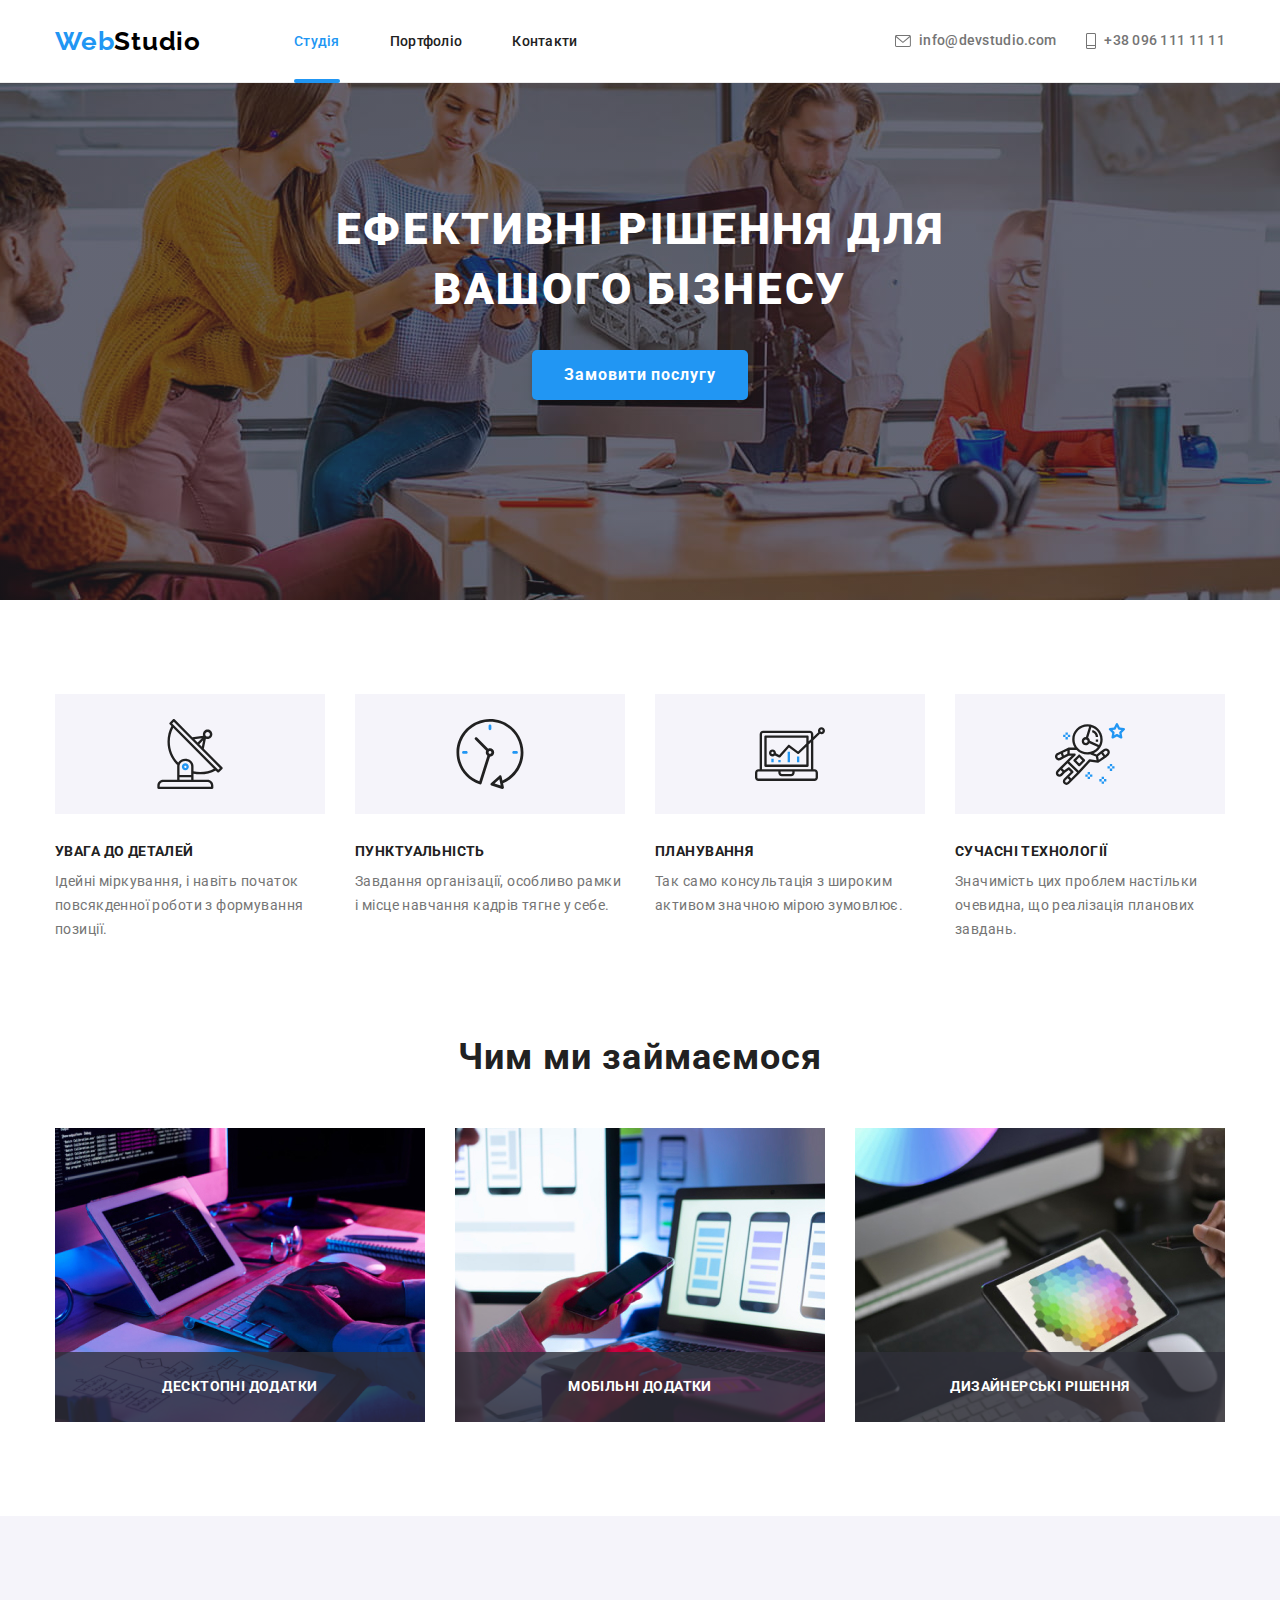
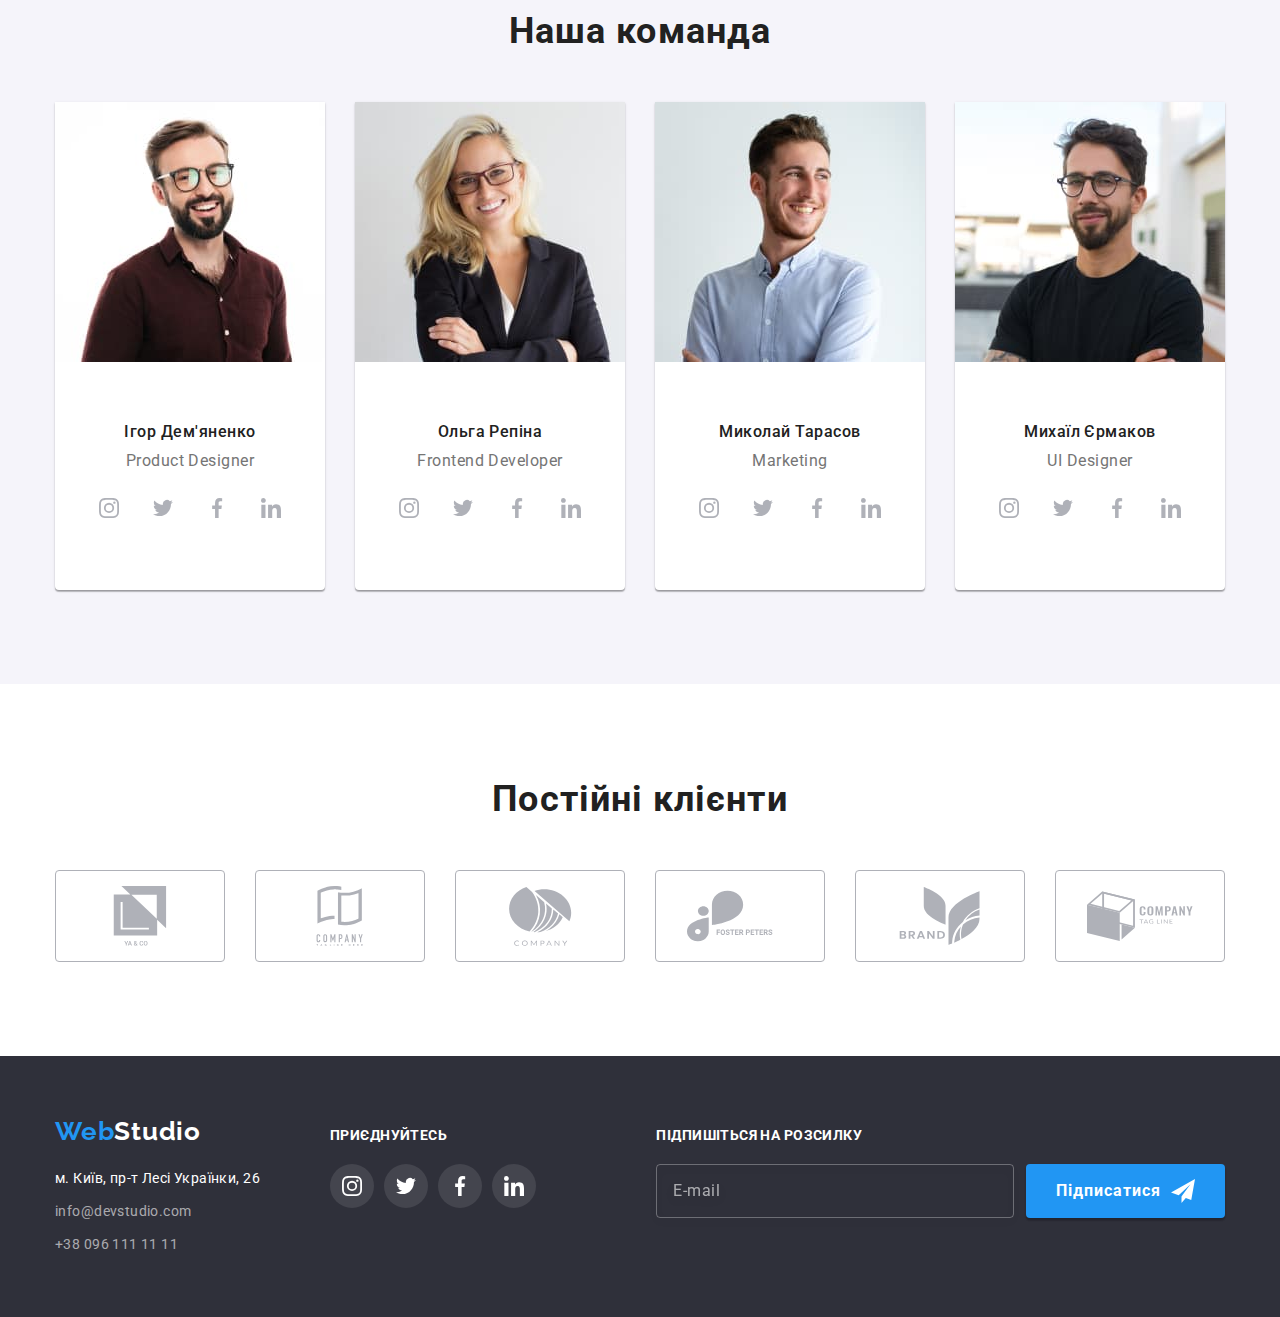
==== commit d93851fb: "ффф" ====
--- a/index.html
+++ b/index.html
@@ -552,7 +552,7 @@
       </div> 
       <!-----Підпишіться на розсилку------>
       <div class="footer__third-container">
-        <p class="footer__text">Підпишіться на розсилку></p>
+        <p class="footer__text">Підпишіться на розсилку</p>
         <form class="footer__field" name="signup_form" autocomplete="on">
           <div class="footer_form-thumb">
             <input
--- a/css/main.min.css
+++ b/css/main.min.css
@@ -1 +1 @@
-:root{--primary-text-color: #757575;--black-text-color: #000000;--secondary-text-color: rgba(255, 255, 255, 0.6);--select-color: #2196f3;--title-text-color: #212121;--white-text-color: rgba(255, 255, 255, 1);--accent-color: #188ce8;--header-border-line: #ececec;--primary-bgc: rgba(255, 255, 255, 1);--secondary-bgc: #2f303a;--background-btn: #f5f4fa;--feauters-bgc: #f5f5f5;--background-project-list: #eeeeee;--background-team: #f5f4fa;--icon-color: #afb1b8;--color-gradient: rgba(47, 48, 58, 0.4);--white-bgc: #ffffff;--animation: 250ms cubic-bezier(0.4, 0, 0.2, 1);--btn-shadow: 0px 4px 4px rgba(0, 0, 0, 0.15)}.visually-hidden{position:absolute;white-space:nowrap;height:1px;overflow:hidden;border:0;padding:0;clip:rect(0 0 0 0);-webkit-clip-path:inset(50%);clip-path:inset(50%);margin:-1px}ul{list-style:none;margin:0;padding:0}ul,h1,h2,h3,p{margin:0;padding:0}.header-nav__list,.header-contact__list,.features__list,.work-list,.user-list,.btn-list{display:-webkit-box;display:-ms-flexbox;display:flex}ul{list-style:none;padding:0}a{text-decoration:none;color:inherit;font-family:inherit}img{display:block;width:100%;height:auto}body{font-family:"Roboto",sans-serif;color:#212121;width:100%;margin:0}body.modal-open{overflow:hidden}@media screen and (max-width: 767px){body.menu-open{overflow:hidden}}.container{padding:0 15px;margin:0 auto}@media screen and (max-width: 480px){.container{max-width:480px}}@media screen and (min-width: 768px){.container{width:768px}}@media screen and (min-width: 1200px){.container{width:1200px}}.section{width:100%;padding:60px 0}@media screen and (min-width: 1200px){.section{padding:94px 0}}.header{border-bottom:1px solid #ececec;width:100vw;z-index:1;background:#fff;position:fixed;top:0}.header-wrap{display:-webkit-box;display:-ms-flexbox;display:flex;-webkit-box-align:center;-ms-flex-align:center;align-items:center;-webkit-box-pack:justify;-ms-flex-pack:justify;justify-content:space-between}@media screen and (min-width: 768px){.header-wrap{-webkit-box-pack:center;-ms-flex-pack:center;justify-content:center;-webkit-box-align:center;-ms-flex-align:center;align-items:center;display:-webkit-box;display:-ms-flexbox;display:flex}}@media screen and (max-width: 767px){.header-wrap{max-width:768px;min-width:100%;height:60px}}.header_menu-button{margin-left:auto}@media screen and (min-width: 768px){.header_menu-button{display:none}}@media screen and (max-width: 767px){.header-nav__list{display:block}}@media screen and (min-width: 768px){.header-nav__list{gap:50px}}@media screen and (min-width: 768px){.header-nav .header-nav__link--current::after{position:absolute;display:block;right:0;bottom:-1px;content:"";height:4px;width:100%;border-radius:2px;background-color:#2196f3;-webkit-animation-name:changeScale;animation-name:changeScale;-webkit-animation-duration:500ms;animation-duration:500ms;-webkit-animation-timing-function:cubic-bezier(0.4, 0, 0.2, 1);animation-timing-function:cubic-bezier(0.4, 0, 0.2, 1)}}@-webkit-keyframes changeScale{0%{-webkit-transform:scaleX(1);transform:scaleX(1)}50%{-webkit-transform:scaleX(0);transform:scaleX(0)}100%{-webkit-transform:scaleX(1);transform:scaleX(1)}}@keyframes changeScale{0%{-webkit-transform:scaleX(1);transform:scaleX(1)}50%{-webkit-transform:scaleX(0);transform:scaleX(0)}100%{-webkit-transform:scaleX(1);transform:scaleX(1)}}.header-nav__item{position:relative}@media screen and (min-width: 768px){.header-nav__item{padding:32px 0}}.header-nav__link{padding:32px 0;-webkit-transition:color 250ms cubic-bezier(0.4, 0, 0.2, 1);transition:color 250ms cubic-bezier(0.4, 0, 0.2, 1)}@media screen and (max-width: 767px){.header-nav__link{font-family:inherit;font-weight:500;font-size:40px;line-height:1.14;letter-spacing:.02em;color:#212121}}@media screen and (min-width: 768px){.header-nav__link{font-family:inherit;font-weight:500;font-size:14px;line-height:1.14;letter-spacing:.02em;color:#212121}}.header-nav__link:hover,.header-nav__link:focus{color:#2196f3;cursor:pointer}.header-nav__link--current{color:#2196f3}@media screen and (max-width: 767px){.header-nav__item:not(:last-child){margin-bottom:32px}}.header-contact__list{display:-webkit-box;display:-ms-flexbox;display:flex}@media screen and (min-width: 768px)and (max-width: 1199px){.header-contact__list{-webkit-box-orient:vertical;-webkit-box-direction:normal;-ms-flex-direction:column;flex-direction:column;gap:10px}}@media screen and (min-width: 1200px){.header-contact__list{-webkit-box-align:center;-ms-flex-align:center;align-items:center;gap:30px}}@media screen and (max-width: 767px){.header-contact__list{-webkit-box-orient:vertical;-webkit-box-direction:reverse;-ms-flex-direction:column-reverse;flex-direction:column-reverse;gap:32px}.header-contact__list .header-contact__item:nth-child(2){font-size:34px;color:#2196f3}}@media screen and (max-width: 767px)and (max-width: 420px){.header-contact__list .header-contact__item:nth-child(2){font-size:28px}}.header-contact__list .header-contact__item:nth-child(1){font-size:24px}@media screen and (max-width: 420px){.header-contact__list .header-contact__item:nth-child(1){font-size:20px}}.header-contact__list .header-contact__link{padding-top:20px;display:-webkit-box;display:-ms-flexbox;display:flex;-webkit-box-align:center;-ms-flex-align:center;align-items:center;-webkit-transition:color 250ms cubic-bezier(0.4, 0, 0.2, 1),fill 250ms cubic-bezier(0.4, 0, 0.2, 1);transition:color 250ms cubic-bezier(0.4, 0, 0.2, 1),fill 250ms cubic-bezier(0.4, 0, 0.2, 1);font-family:inherit;font-weight:500;font-size:14px;line-height:1.14;letter-spacing:.02em;color:#757575}@media screen and (max-width: 767px){.header-contact__list .header-contact__link{font-family:inherit;font-weight:500;font-size:24px;line-height:1.17;letter-spacing:.02em;color:#757575}}.header-contact__list .header-contact__link:hover,.header-contact__list .header-contact__link:focus{fill:#2196f3;color:#2196f3}.header-contact__list .header-contact__link--accent{padding-top:0;padding-bottom:20px}@media screen and (max-width: 767px){.header-contact__list .header-contact__link--accent{font-family:inherit;font-weight:500;font-size:34px;line-height:1.17;letter-spacing:.02em;color:#2196f3}}.header-contact__list .header-contact__link .header-contact__icon{margin-right:8px;fill:currentColor;-webkit-transition:fill 250ms cubic-bezier(0.4, 0, 0.2, 1),background-color 250ms cubic-bezier(0.4, 0, 0.2, 1);transition:fill 250ms cubic-bezier(0.4, 0, 0.2, 1),background-color 250ms cubic-bezier(0.4, 0, 0.2, 1)}.header-contact__list .header-contact__link .header-contact__icon:hover,.header-contact__list .header-contact__link .header-contact__icon:focus{fill:currentColor}@media screen and (max-width: 767px){.header-contact__list .header-contact__link .header-contact__icon{display:none}}.logo{padding-top:24px;padding-bottom:24px;font-family:inherit;font-weight:700;font-size:26px;line-height:28px;letter-spacing:.03em;color:#000;font-family:"Raleway",sans-serif;padding-right:0}@media screen and (min-width: 768px){.logo{margin-right:88px}}@media screen and (min-width: 1200px){.logo{margin-right:93px}}.logo--accent{color:#2196f3}.footer-logo{font-family:inherit;font-weight:700;font-size:26px;line-height:1.19;letter-spacing:.03em;color:#fff;margin-bottom:20px;padding-bottom:0;margin-right:0;display:inline-block}@media screen and (min-width: 480px){.footer-logo{display:block;-webkit-box-align:center;-ms-flex-align:center;align-items:center;-webkit-box-pack:center;-ms-flex-pack:center;justify-content:center}}.footer--accent{font-family:inherit;font-weight:700;font-size:26px;line-height:1.19;letter-spacing:.03em;color:#2196f3;margin-bottom:20px;font-family:"Raleway";font-style:normal}.hero-section{background-image:-webkit-gradient(linear, left top, right top, from(var(--color-gradient)), to(var(--color-gradient))),url(../images/hero-img/hero-phone.jpg);background-image:linear-gradient(to right, var(--color-gradient), var(--color-gradient)),url(../images/hero-img/hero-phone.jpg);max-width:1600px;padding:118px 0;margin-left:auto;margin-right:auto;text-align:center;background-repeat:no-repeat;background-position:center;background-size:cover}@media screen and (min-width: 480px){.hero-section{background-image:-webkit-gradient(linear, left top, right top, from(rgba(47, 48, 58, 0.4)), to(rgba(47, 48, 58, 0.4))),url("../images/hero-img/hero-phone.jpg");background-image:linear-gradient(to right, rgba(47, 48, 58, 0.4), rgba(47, 48, 58, 0.4)),url("../images/hero-img/hero-phone.jpg")}}@media screen and (min-device-pixel-ratio: 2),screen and (-webkit-min-device-pixel-ratio: 2),screen and (min-resolution: 192dpi),screen and (min-resolution: 2dppx){.hero-section{background-image:-webkit-gradient(linear, left top, right top, from(rgba(47, 48, 58, 0.4)), to(rgba(47, 48, 58, 0.4))),url("../images/hero-img/hero-phone@2x.jpg");background-image:linear-gradient(to right, rgba(47, 48, 58, 0.4), rgba(47, 48, 58, 0.4)),url("../images/hero-img/hero-phone@2x.jpg")}}@media screen and (min-width: 768px){.hero-section{background-image:-webkit-gradient(linear, left top, right top, from(rgba(47, 48, 58, 0.4)), to(rgba(47, 48, 58, 0.4))),url("../images/hero-img/hero-tablet.jpg");background-image:linear-gradient(to right, rgba(47, 48, 58, 0.4), rgba(47, 48, 58, 0.4)),url("../images/hero-img/hero-tablet.jpg")}}@media screen and (min-width: 768px)and (min-device-pixel-ratio: 2),screen and (min-width: 768px)and (-webkit-min-device-pixel-ratio: 2),screen and (min-width: 768px)and (min-resolution: 192dpi),screen and (min-width: 768px)and (min-resolution: 2dppx){.hero-section{background-image:-webkit-gradient(linear, left top, right top, from(rgba(47, 48, 58, 0.4)), to(rgba(47, 48, 58, 0.4))),url("../images/hero-img/hero-tablet@2x.jpg");background-image:linear-gradient(to right, rgba(47, 48, 58, 0.4), rgba(47, 48, 58, 0.4)),url("../images/hero-img/hero-tablet@2x.jpg")}}@media screen and (min-width: 1200px){.hero-section{background-image:-webkit-gradient(linear, left top, right top, from(rgba(47, 48, 58, 0.4)), to(rgba(47, 48, 58, 0.4))),url("../images/hero-img/hero-desktop.jpg");background-image:linear-gradient(to right, rgba(47, 48, 58, 0.4), rgba(47, 48, 58, 0.4)),url("../images/hero-img/hero-desktop.jpg")}}@media screen and (min-width: 1200px)and (min-device-pixel-ratio: 2),screen and (min-width: 1200px)and (-webkit-min-device-pixel-ratio: 2),screen and (min-width: 1200px)and (min-resolution: 192dpi),screen and (min-width: 1200px)and (min-resolution: 2dppx){.hero-section{background-image:-webkit-gradient(linear, left top, right top, from(rgba(47, 48, 58, 0.4)), to(rgba(47, 48, 58, 0.4))),url("../images/hero-img/hero-desktop@2x.jpg");background-image:linear-gradient(to right, rgba(47, 48, 58, 0.4), rgba(47, 48, 58, 0.4)),url("../images/hero-img/hero-desktop@2x.jpg")}}@media screen and (min-width: 1200px){.hero-section{padding:200px 0;height:600px}}.hero-title{font-family:inherit;font-weight:900;font-size:26px;line-height:1.62;letter-spacing:.06em;color:#fff;max-width:360px;text-transform:uppercase;margin-bottom:30px;margin-right:auto;margin-left:auto}@media screen and (min-width: 1200px){.hero-title{font-family:inherit;font-weight:900;font-size:44px;line-height:1.36;letter-spacing:.06em;color:#fff;max-width:696px}}.hero-button{font-family:inherit;font-weight:700;font-size:16px;line-height:1.87;letter-spacing:.06em;color:#fff;background:#2196f3;-webkit-box-shadow:0px 3px 1px rgba(0,0,0,.1),0px 1px 2px rgba(0,0,0,.08),0px 2px 2px rgba(0,0,0,.12);box-shadow:0px 3px 1px rgba(0,0,0,.1),0px 1px 2px rgba(0,0,0,.08),0px 2px 2px rgba(0,0,0,.12);border-radius:4px;border-color:rgba(0,0,0,0);cursor:pointer;-webkit-transition:background-color 250ms cubic-bezier(0.4, 0, 0.2, 1);transition:background-color 250ms cubic-bezier(0.4, 0, 0.2, 1);padding:10px 24px}.hero-button:hover,.hero-button:focus{background:#188ce8}@media screen and (max-width: 768px){.hero-button{font-family:inherit;font-weight:700;font-size:16px;line-height:1.87;letter-spacing:.06em;color:#fff;background:#2196f3;-webkit-box-shadow:0px 3px 1px rgba(0,0,0,.1),0px 1px 2px rgba(0,0,0,.08),0px 2px 2px rgba(0,0,0,.12);box-shadow:0px 3px 1px rgba(0,0,0,.1),0px 1px 2px rgba(0,0,0,.08),0px 2px 2px rgba(0,0,0,.12);border-radius:4px;border-color:rgba(0,0,0,0);cursor:pointer;-webkit-transition:background-color 250ms cubic-bezier(0.4, 0, 0.2, 1);transition:background-color 250ms cubic-bezier(0.4, 0, 0.2, 1);padding:10px 24px}}@media screen and (min-width: 1200px){.hero-button{font-family:inherit;font-weight:700;font-size:16px;line-height:1.87;letter-spacing:.06em;color:#fff;background:#2196f3;-webkit-box-shadow:0px 3px 1px rgba(0,0,0,.1),0px 1px 2px rgba(0,0,0,.08),0px 2px 2px rgba(0,0,0,.12);box-shadow:0px 3px 1px rgba(0,0,0,.1),0px 1px 2px rgba(0,0,0,.08),0px 2px 2px rgba(0,0,0,.12);border-radius:4px;border-color:rgba(0,0,0,0);cursor:pointer;-webkit-transition:background-color 250ms cubic-bezier(0.4, 0, 0.2, 1);transition:background-color 250ms cubic-bezier(0.4, 0, 0.2, 1);padding:10px 32px}}.hero{-webkit-animation-name:hero;animation-name:hero;-webkit-animation-duration:500ms;animation-duration:500ms;-webkit-animation-timing-function:cubic-bezier(0.4, 0, 0.2, 1);animation-timing-function:cubic-bezier(0.4, 0, 0.2, 1)}@-webkit-keyframes hero{0%{-webkit-transform:translateY(100%);transform:translateY(100%);opacity:0}100%{-webkit-transform:translateY(0);transform:translateY(0);opacity:1}}@keyframes hero{0%{-webkit-transform:translateY(100%);transform:translateY(100%);opacity:0}100%{-webkit-transform:translateY(0);transform:translateY(0);opacity:1}}.features__list{gap:30px}@media screen and (max-width: 1199px){.features__list{display:-webkit-box;display:-ms-flexbox;display:flex;-ms-flex-wrap:wrap;flex-wrap:wrap}}@media screen and (min-width: 1200px){.features__list{display:-webkit-box;display:-ms-flexbox;display:flex}}.features__item{margin:0 auto}@media screen and (max-width: 767px){.features__item{max-width:450px}}@media screen and (max-width: 767px){.features__item:not(:last-child){margin-bottom:30px}}@media screen and (min-width: 768px){.features__item{width:calc((100% - 30px)/2)}}@media screen and (min-width: 1200px){.features__item{width:270px}}.features__thumb{display:-webkit-box;display:-ms-flexbox;display:flex;width:100%;height:120px;background-color:#f5f4fa;-webkit-box-pack:center;-ms-flex-pack:center;justify-content:center;display:flex;-webkit-box-align:center;-ms-flex-align:center;align-items:center;margin-bottom:30px}.features__desc{font-family:inherit;font-size:14px;line-height:1.71;letter-spacing:.03em;color:#757575}.features__subtitle{font-family:inherit;font-weight:700;font-size:14px;line-height:1.71;letter-spacing:.03em;color:#212121;text-align:center}@media screen and (min-width: 768px){.features__subtitle{text-align:left}}.subtitle{font-family:inherit;font-weight:700;font-size:14px;line-height:1.14;letter-spacing:.03em;text-transform:uppercase;margin-bottom:10px}.title{font-family:inherit;font-weight:700;font-size:36px;line-height:1.17;letter-spacing:.03em;text-align:center;margin-bottom:50px}@media screen and (max-width: 480px){.title{font-size:28px;line-height:33px}}.work{padding-top:0}.work-list{gap:30px}.work-list__item{height:294px}.work-list__image-desc{display:-webkit-box;display:-ms-flexbox;display:flex;-webkit-box-align:center;-ms-flex-align:center;align-items:center;-webkit-box-pack:center;-ms-flex-pack:center;justify-content:center;position:absolute;height:70px;bottom:0;width:100%;font-weight:700;font-size:14px;line-height:1.14;text-align:center;letter-spacing:.03em;text-transform:uppercase;color:#fff;background:rgba(47,48,58,.8)}.work-list__image-thumb{position:relative;height:100%}@media screen and (max-width: 1199px){.work{display:none}}.user{background:#f5f4fa}.user-list{gap:30px}@media screen and (min-width: 481px){.user-list{display:-webkit-box;display:-ms-flexbox;display:flex;-ms-flex-wrap:wrap;flex-wrap:wrap}}.user-list__card{-webkit-box-shadow:0px 1px 3px rgba(0,0,0,.12),0px 1px 1px rgba(0,0,0,.14),0px 2px 1px rgba(0,0,0,.2);box-shadow:0px 1px 3px rgba(0,0,0,.12),0px 1px 1px rgba(0,0,0,.14),0px 2px 1px rgba(0,0,0,.2);border-radius:0px 0px 4px 4px;background:#fff}@media screen and (min-width: 481px){.user-list__card{width:calc((100% - 30px)/2)}}@media screen and (min-width: 1200px){.user-list__card{width:270px}}.user-list__card-name{font-weight:500;font-size:16px;line-height:1.19;text-align:center;letter-spacing:.03em;padding-top:30px;margin-bottom:10px}.user-list__card-desc{font-size:16px;line-height:1.19;text-align:center;letter-spacing:.03em;color:#757575;padding-bottom:16px}.user-social{display:-webkit-box;display:-ms-flexbox;display:flex;padding:0 32px 30px;gap:10px;-webkit-box-pack:center;-ms-flex-pack:center;justify-content:center}.user-social__link{display:-webkit-box;display:-ms-flexbox;display:flex;-webkit-box-pack:center;-ms-flex-pack:center;justify-content:center;-webkit-box-align:center;-ms-flex-align:center;align-items:center;width:44px;height:44px;border-radius:50%;fill:#afb1b8;-webkit-transition:fill 250ms cubic-bezier(0.4, 0, 0.2, 1),background 250ms cubic-bezier(0.4, 0, 0.2, 1);transition:fill 250ms cubic-bezier(0.4, 0, 0.2, 1),background 250ms cubic-bezier(0.4, 0, 0.2, 1)}.user-social__link:hover,.user-social__link:focus{background:#2196f3;fill:#fff}@media screen and (max-width: 480px){.user-list{display:-webkit-box;display:-ms-flexbox;display:flex;-webkit-box-orient:vertical;-webkit-box-direction:normal;-ms-flex-direction:column;flex-direction:column}.user-list__card{margin-bottom:30px}.user-list__card:last-of-type{margin-bottom:0}}.user-card{padding:30px 32px}.client-list{display:-webkit-box;display:-ms-flexbox;display:flex;-ms-flex-wrap:wrap;flex-wrap:wrap;gap:30px;-webkit-box-pack:center;-ms-flex-pack:center;justify-content:center}.client-list__link{display:-webkit-box;display:-ms-flexbox;display:flex;-webkit-box-pack:center;-ms-flex-pack:center;justify-content:center;-webkit-box-align:center;-ms-flex-align:center;align-items:center;height:92px;border:1px solid #afb1b8;border-radius:4px;fill:#afb1b8;-webkit-transition:fill 250ms cubic-bezier(0.4, 0, 0.2, 1),border-color 250ms cubic-bezier(0.4, 0, 0.2, 1);transition:fill 250ms cubic-bezier(0.4, 0, 0.2, 1),border-color 250ms cubic-bezier(0.4, 0, 0.2, 1)}.client-list__link:hover,.client-list__link:focus{cursor:pointer;border-color:#2196f3;fill:#2196f3}.client-list__item{width:calc((100% - 60px)/2);max-width:210px}@media screen and (min-width: 768px){.client-list__item{width:calc((100% - 60px)/3);max-width:226px}}@media screen and (min-width: 1200px){.client-list__item{width:170px;-ms-flex-wrap:nowrap;flex-wrap:nowrap}}.footer{background:#2f303a;text-align:center}@media screen and (max-width: 499px){.footer{max-width:480px}.footer__first-container,.footer__second-container{margin-bottom:60px}}@media screen and (min-width: 1200px){.footer{display:-webkit-box;display:-ms-flexbox;display:flex;-webkit-box-pack:justify;-ms-flex-pack:justify;justify-content:space-between;text-align:left}.footer-container{width:1200px;display:-webkit-box;display:-ms-flexbox;display:flex}.footer__first-container{margin-right:70px}.footer__second-container{margin-right:auto}.footer_form-thumb{display:-webkit-box;display:-ms-flexbox;display:flex}.footer__second-container,.footer__third-container{padding-top:12px}}@media screen and (min-width: 500px)and (max-width: 1199px){.footer-container{text-align:center;max-width:1200px;display:-webkit-box;display:-ms-flexbox;display:flex;-ms-flex-wrap:wrap;flex-wrap:wrap;-ms-flex-pack:distribute;justify-content:space-around;-webkit-box-align:baseline;-ms-flex-align:baseline;align-items:baseline}.footer__first-container,.footer__second-container{margin-bottom:60px}}.address-list__item{margin-bottom:9px}.address-list__item:last-child{margin-bottom:0}.address-list__link{font-family:inherit;font-size:14px;line-height:1.71;letter-spacing:.03em;color:rgba(255,255,255,.6);font-style:normal;-webkit-transition:color 250ms cubic-bezier(0.4, 0, 0.2, 1);transition:color 250ms cubic-bezier(0.4, 0, 0.2, 1)}.address-list__link--bold{color:#fff;-webkit-transition:color 250ms cubic-bezier(0.4, 0, 0.2, 1);transition:color 250ms cubic-bezier(0.4, 0, 0.2, 1)}.address-list__link:hover,.address-list__link:focus{color:#2196f3;cursor:pointer}.footer__title{color:#fff;margin-bottom:20px}.footer-social{-webkit-box-pack:center;-ms-flex-pack:center;justify-content:center;display:-webkit-box;display:-ms-flexbox;display:flex;gap:10px}.footer-social__link{display:-webkit-box;display:-ms-flexbox;display:flex;-webkit-box-pack:center;-ms-flex-pack:center;justify-content:center;-webkit-box-align:center;-ms-flex-align:center;align-items:center;width:44px;height:44px;border-radius:50%;fill:#fff;background-color:rgba(255,255,255,.1);-webkit-transition:background-color 250ms cubic-bezier(0.4, 0, 0.2, 1);transition:background-color 250ms cubic-bezier(0.4, 0, 0.2, 1)}.footer-social__link:hover,.footer-social__link:focus{background-color:#2196f3}.footer__field{margin-top:20px}.footer__text{font-family:inherit;font-weight:700;font-size:14px;line-height:1.14;letter-spacing:.03em;color:#fff;text-transform:uppercase}.footer__input{font-family:inherit;font-size:16px;line-height:1.25;letter-spacing:.03em;color:rgba(255,255,255,.6);background:rgba(0,0,0,0);border:1px solid rgba(255,255,255,.3);-webkit-filter:drop-shadow(0px 4px 4px rgba(0, 0, 0, 0.15));filter:drop-shadow(0px 4px 4px rgba(0, 0, 0, 0.15));border-radius:4px;outline:none;padding:15px 16px;-webkit-transition:border-color 250ms cubic-bezier(0.4, 0, 0.2, 1);transition:border-color 250ms cubic-bezier(0.4, 0, 0.2, 1);min-width:100%}@media screen and (min-width: 500px)and (max-width: 1199px){.footer__input{width:450px}}@media screen and (min-width: 1200px){.footer__input{min-width:358px}}.footer__input::-webkit-input-placeholder{font-family:inherit;font-size:16px;line-height:1.25;letter-spacing:.03em;color:rgba(255,255,255,.6)}.footer__input::-moz-placeholder{font-family:inherit;font-size:16px;line-height:1.25;letter-spacing:.03em;color:rgba(255,255,255,.6)}.footer__input:-ms-input-placeholder{font-family:inherit;font-size:16px;line-height:1.25;letter-spacing:.03em;color:rgba(255,255,255,.6)}.footer__input::-ms-input-placeholder{font-family:inherit;font-size:16px;line-height:1.25;letter-spacing:.03em;color:rgba(255,255,255,.6)}.footer__input::placeholder{font-family:inherit;font-size:16px;line-height:1.25;letter-spacing:.03em;color:rgba(255,255,255,.6)}.footer__input:focus-within{border-color:#2196f3}.footer__btn{font-family:inherit;font-weight:700;font-size:16px;line-height:1.87;letter-spacing:.06em;color:#fff;background:#2196f3;-webkit-box-shadow:0px 3px 1px rgba(0,0,0,.1),0px 1px 2px rgba(0,0,0,.08),0px 2px 2px rgba(0,0,0,.12);box-shadow:0px 3px 1px rgba(0,0,0,.1),0px 1px 2px rgba(0,0,0,.08),0px 2px 2px rgba(0,0,0,.12);border-radius:4px;border-color:rgba(0,0,0,0);cursor:pointer;-webkit-transition:background-color 250ms cubic-bezier(0.4, 0, 0.2, 1);transition:background-color 250ms cubic-bezier(0.4, 0, 0.2, 1);padding:10px 28px;display:-webkit-box;display:-ms-flexbox;display:flex;-webkit-box-align:center;-ms-flex-align:center;align-items:center;margin:20px auto 0}@media screen and (min-width: 1200px){.footer__btn{margin-top:0;margin-left:12px}}.footer__btn:hover,.footer__btn:focus{background-color:#188ce8;cursor:pointer}.footer__send-icon{margin-left:10px}.menu{width:100%}@media screen and (max-width: 767px){.menu{-webkit-box-orient:vertical;-webkit-box-direction:normal;-ms-flex-direction:column;flex-direction:column;position:fixed;display:-webkit-box;display:-ms-flexbox;display:flex;top:0;left:0;height:100vh;background-color:#fff;z-index:1;opacity:0;pointer-events:none;-webkit-transform-origin:top;transform-origin:top;-webkit-transform:translateX(100%);transform:translateX(100%);-webkit-transition:opacity 250ms cubic-bezier(0.4, 0, 0.2, 1),-webkit-transform 250ms cubic-bezier(0.4, 0, 0.2, 1);transition:opacity 250ms cubic-bezier(0.4, 0, 0.2, 1),-webkit-transform 250ms cubic-bezier(0.4, 0, 0.2, 1);transition:transform 250ms cubic-bezier(0.4, 0, 0.2, 1),opacity 250ms cubic-bezier(0.4, 0, 0.2, 1);transition:transform 250ms cubic-bezier(0.4, 0, 0.2, 1),opacity 250ms cubic-bezier(0.4, 0, 0.2, 1),-webkit-transform 250ms cubic-bezier(0.4, 0, 0.2, 1);border-bottom:1px solid #ececec}}@media screen and (min-width: 768px){.menu{display:-webkit-box;display:-ms-flexbox;display:flex;-webkit-box-align:center;-ms-flex-align:center;align-items:center}}@media screen and (min-width: 768px){.header-nav{margin-right:auto}}@media screen and (max-width: 767px){.menu__contacts{margin-top:auto;margin-bottom:64px}}.social-menu.social{display:none}@media screen and (max-width: 767px){.social-menu.social{display:-webkit-box;display:-ms-flexbox;display:flex}}.menu.is-open{opacity:1;pointer-events:all;overflow:auto;-webkit-transform:translateX(0);transform:translateX(0)}@media screen and (max-width: 767px){.menu.is-open{padding:48px 20px 24px 20px}}@media screen and (min-width: 420px)and (max-width: 767px){.menu.is-open{padding:48px 40px}}.social-small__item{font-family:inherit;font-weight:500;font-size:18px;line-height:1.22;letter-spacing:.02em;color:#2196f3}.social-small__item:not(:last-child){padding-right:10px;border-right:1px solid rgba(33,33,33,.2)}.social-small__item:not(:first-child){padding-left:10px}@media screen and (max-width: 399px){.social-small__item:nth-child(3){border-right:none}}@media screen and (max-width: 399px){.social-small__item:nth-child(4){border-left:1px solid rgba(33,33,33,.2)}}.social-small{display:none}@media screen and (max-width: 480px){.social-small{display:-webkit-box;display:-ms-flexbox;display:flex;-ms-flex-wrap:wrap;flex-wrap:wrap;-webkit-box-pack:start;-ms-flex-pack:start;justify-content:start}}@media screen and (min-width: 481px)and (max-width: 767px){.social-small{display:-webkit-box;display:-ms-flexbox;display:flex;-webkit-box-pack:center;-ms-flex-pack:center;justify-content:center}}@media screen and (max-width: 767px)and (max-width: 420px){.social-small{font-size:12px}}.menu-button{z-index:1;background-color:rgba(0,0,0,0);border:none;fill:currentColor;-webkit-transition:color 250ms cubic-bezier(0.4, 0, 0.2, 1);transition:color 250ms cubic-bezier(0.4, 0, 0.2, 1);padding:0}.menu-button:hover,.menu-button:focus{color:#2196f3}.menu-button__close{display:none}.menu-button.is-open .menu-button__close{display:block}.menu-button.is-open .menu-button__menu{display:none}.backdrop{z-index:2;position:fixed;top:0;left:0;width:100vw;height:100vh;opacity:1;-webkit-transition:opacity 400ms cubic-bezier(0.4, 0, 0.2, 1),visibility 700ms cubic-bezier(0.4, 0, 0.2, 1);transition:opacity 400ms cubic-bezier(0.4, 0, 0.2, 1),visibility 700ms cubic-bezier(0.4, 0, 0.2, 1);background:rgba(0,0,0,.2)}.backdrop.is-hidden{visibility:hidden;opacity:0;pointer-events:none}.backdrop.is-hidden .form-container{-webkit-transform:translate(-50%, -50%) scale(0) perspective(400px) rotateX(90deg);transform:translate(-50%, -50%) scale(0) perspective(400px) rotateX(90deg)}.form-container{padding:40px;position:absolute;top:50%;left:50%;-webkit-transform:translate(-50%, -50%) scale(1);transform:translate(-50%, -50%) scale(1);-webkit-transition:-webkit-transform 250ms cubic-bezier(0.4, 0, 0.2, 1);transition:-webkit-transform 250ms cubic-bezier(0.4, 0, 0.2, 1);transition:transform 250ms cubic-bezier(0.4, 0, 0.2, 1);transition:transform 250ms cubic-bezier(0.4, 0, 0.2, 1), -webkit-transform 250ms cubic-bezier(0.4, 0, 0.2, 1);background-color:#fff;-webkit-box-shadow:0px 1px 3px rgba(0,0,0,.12),0px 1px 1px rgba(0,0,0,.14),0px 2px 1px rgba(0,0,0,.2);box-shadow:0px 1px 3px rgba(0,0,0,.12),0px 1px 1px rgba(0,0,0,.14),0px 2px 1px rgba(0,0,0,.2);border-radius:4px}@media screen and (max-width: 480px){.form-container{min-width:100%;max-height:609px}}@media screen and (min-width: 481px)and (max-width: 1199px){.form-container{width:450px}}.close-btn{position:absolute;top:8px;right:8px;display:-webkit-box;display:-ms-flexbox;display:flex;-webkit-box-pack:center;-ms-flex-pack:center;justify-content:center;-webkit-box-align:center;-ms-flex-align:center;align-items:center;width:30px;height:30px;cursor:pointer;background-color:rgba(0,0,0,0);border-radius:50%;border:1px solid rgba(0,0,0,.1);fill:#000;-webkit-transition:fill 250ms cubic-bezier(0.4, 0, 0.2, 1);transition:fill 250ms cubic-bezier(0.4, 0, 0.2, 1)}.close-btn:hover,.close-btn:focus{fill:#2196f3}.form__title{font-family:inherit;font-weight:700;font-size:20px;line-height:1.15;letter-spacing:.03em;color:#212121;text-align:center;margin-bottom:12px}.form__label{font-family:inherit;font-size:12px;line-height:1.1;letter-spacing:.01em;color:#757575;display:block}.form__field-thumb{display:-webkit-box;display:-ms-flexbox;display:flex;position:relative;margin-top:4px}.form__field{margin-bottom:10px}.form__input{font-size:14px;line-height:1.71;letter-spacing:.03;outline:none;background-color:rgba(0,0,0,0);color:#212121;border:1px solid rgba(33,33,33,.2);border-radius:4px;-webkit-transition:border-color 250ms cubic-bezier(0.4, 0, 0.2, 1);transition:border-color 250ms cubic-bezier(0.4, 0, 0.2, 1);padding-left:42px;-webkit-box-flex:1;-ms-flex-positive:1;flex-grow:1;height:38px}.form__textarea{font-size:12px;line-height:1.1;letter-spacing:.01;outline:none;background-color:rgba(0,0,0,0);color:#212121;border:1px solid rgba(33,33,33,.2);border-radius:4px;-webkit-transition:border-color 250ms cubic-bezier(0.4, 0, 0.2, 1);transition:border-color 250ms cubic-bezier(0.4, 0, 0.2, 1);max-width:448px;min-width:100%;resize:none;margin-top:4px;padding:10px 16px}.form__textarea::-webkit-input-placeholder{font-family:inherit;font-size:12px;line-height:1.1;letter-spacing:.01em;color:rgba(117,117,117,.5)}.form__textarea::-moz-placeholder{font-family:inherit;font-size:12px;line-height:1.1;letter-spacing:.01em;color:rgba(117,117,117,.5)}.form__textarea:-ms-input-placeholder{font-family:inherit;font-size:12px;line-height:1.1;letter-spacing:.01em;color:rgba(117,117,117,.5)}.form__textarea::-ms-input-placeholder{font-family:inherit;font-size:12px;line-height:1.1;letter-spacing:.01em;color:rgba(117,117,117,.5)}.form__textarea::placeholder{font-family:inherit;font-size:12px;line-height:1.1;letter-spacing:.01em;color:rgba(117,117,117,.5)}.form__last-field{margin-bottom:20px}.form__icon{position:absolute;top:50%;-webkit-transform:translateY(-50%);transform:translateY(-50%);left:12px;display:inline-block;-webkit-transition:fill 250ms cubic-bezier(0.4, 0, 0.2, 1);transition:fill 250ms cubic-bezier(0.4, 0, 0.2, 1)}.form__input:focus,.form__textarea:focus{border-color:#2196f3}.form__input:focus+.form__icon{fill:#2196f3}.form__terms{font-family:inherit;font-size:12px;line-height:1.71;letter-spacing:.03em;color:#757575;position:relative;display:-webkit-box;display:-ms-flexbox;display:flex;-webkit-box-pack:center;-ms-flex-pack:center;justify-content:center;-webkit-box-align:center;-ms-flex-align:center;align-items:center;margin-bottom:30px}.form__terms--accent{color:#2196f3;text-decoration:underline}.form__checkbox{position:absolute;-webkit-transition:border-color 250ms cubic-bezier(0.4, 0, 0.2, 1);transition:border-color 250ms cubic-bezier(0.4, 0, 0.2, 1)}.form__icon-check{margin-right:8px;border:2px solid #212121;border-radius:2px;-webkit-transition:border 250ms cubic-bezier(0.4, 0, 0.2, 1),background-color 250ms cubic-bezier(0.4, 0, 0.2, 1),border-color 250ms cubic-bezier(0.4, 0, 0.2, 1);transition:border 250ms cubic-bezier(0.4, 0, 0.2, 1),background-color 250ms cubic-bezier(0.4, 0, 0.2, 1),border-color 250ms cubic-bezier(0.4, 0, 0.2, 1)}.form__checkbox:checked+.form__icon-check{background-color:#2196f3;border-color:#2196f3}.form__btn-thumb{text-align:center}.form__btn{font-family:inherit;font-weight:700;font-size:16px;line-height:1.87;letter-spacing:.06em;color:#fff;background:#2196f3;-webkit-box-shadow:0px 3px 1px rgba(0,0,0,.1),0px 1px 2px rgba(0,0,0,.08),0px 2px 2px rgba(0,0,0,.12);box-shadow:0px 3px 1px rgba(0,0,0,.1),0px 1px 2px rgba(0,0,0,.08),0px 2px 2px rgba(0,0,0,.12);border-radius:4px;border-color:rgba(0,0,0,0);cursor:pointer;-webkit-transition:background-color 250ms cubic-bezier(0.4, 0, 0.2, 1);transition:background-color 250ms cubic-bezier(0.4, 0, 0.2, 1);padding:10px 52px}.form__btn:hover,.form__btn:focus{background:#188ce8;cursor:pointer}.hero-btn{padding:10px 32px;margin:0 auto;display:block;font-family:inherit;font-weight:700;font-size:16px;line-height:1.87;letter-spacing:.06em;cursor:pointer;color:var(--white-text-color);background:var(--select-color);-webkit-box-sizing:border-box;box-sizing:border-box;border-radius:5px;border:none;min-width:200px;height:50px;-webkit-box-shadow:0px 4px 4px rgba(0,0,0,.15);box-shadow:0px 4px 4px rgba(0,0,0,.15)}.hero-btn:hover,.hero-btn:focus{background-color:var(--accent-color)}.button{font-family:inherit;font-weight:500;font-size:16px;line-height:1.62;letter-spacing:.03em;color:#212121;font-family:inherit;background:#f5f4fa;border:0;border-radius:4px;padding:6px 32px;-webkit-transition:color 250ms cubic-bezier(0.4, 0, 0.2, 1),background 250ms cubic-bezier(0.4, 0, 0.2, 1),-webkit-box-shadow 250ms cubic-bezier(0.4, 0, 0.2, 1);transition:color 250ms cubic-bezier(0.4, 0, 0.2, 1),background 250ms cubic-bezier(0.4, 0, 0.2, 1),-webkit-box-shadow 250ms cubic-bezier(0.4, 0, 0.2, 1);transition:color 250ms cubic-bezier(0.4, 0, 0.2, 1),background 250ms cubic-bezier(0.4, 0, 0.2, 1),box-shadow 250ms cubic-bezier(0.4, 0, 0.2, 1);transition:color 250ms cubic-bezier(0.4, 0, 0.2, 1),background 250ms cubic-bezier(0.4, 0, 0.2, 1),box-shadow 250ms cubic-bezier(0.4, 0, 0.2, 1),-webkit-box-shadow 250ms cubic-bezier(0.4, 0, 0.2, 1)}.button:hover,.button:focus{background:#2196f3;cursor:pointer;-webkit-box-shadow:0px 3px 1px rgba(0,0,0,.1),0px 1px 2px rgba(0,0,0,.08),0px 2px 2px rgba(0,0,0,.12);box-shadow:0px 3px 1px rgba(0,0,0,.1),0px 1px 2px rgba(0,0,0,.08),0px 2px 2px rgba(0,0,0,.12);border-radius:4px;color:#fff}.button--current{background:#2196f3;border-radius:4px;color:#fff}.button--current:hover,.button--current:focus{cursor:pointer;-webkit-box-shadow:0px 3px 1px rgba(0,0,0,.1),0px 1px 2px rgba(0,0,0,.08),0px 2px 2px rgba(0,0,0,.12);box-shadow:0px 3px 1px rgba(0,0,0,.1),0px 1px 2px rgba(0,0,0,.08),0px 2px 2px rgba(0,0,0,.12)}.btn-list{-webkit-box-pack:center;-ms-flex-pack:center;justify-content:center;margin-bottom:50px;gap:15px 8px;-ms-flex-wrap:wrap;flex-wrap:wrap;-webkit-box-pack:start;-ms-flex-pack:start;justify-content:start}@media screen and (min-width: 768px){.btn-list{-ms-flex-wrap:nowrap;flex-wrap:nowrap;-webkit-box-pack:center;-ms-flex-pack:center;justify-content:center}}.product{display:block;gap:30px;-webkit-box-pack:center;-ms-flex-pack:center;justify-content:center}@media screen and (min-width: 767px){.product{display:-webkit-box;display:-ms-flexbox;display:flex;-ms-flex-wrap:wrap;flex-wrap:wrap}}@media screen and (min-width: 767px)and (max-width: 1200px){.product:last-child{-webkit-box-pack:left;-ms-flex-pack:left;justify-content:left}}.portfolio{-webkit-animation-name:portfolio;animation-name:portfolio;-webkit-animation-duration:500ms;animation-duration:500ms;-webkit-animation-timing-function:cubic-bezier(0.4, 0, 0.2, 1);animation-timing-function:cubic-bezier(0.4, 0, 0.2, 1)}@-webkit-keyframes portfolio{0%{-webkit-transform:translateY(-100%);transform:translateY(-100%);opacity:0}100%{-webkit-transform:translateY(0);transform:translateY(0);opacity:1}}@keyframes portfolio{0%{-webkit-transform:translateY(-100%);transform:translateY(-100%);opacity:0}100%{-webkit-transform:translateY(0);transform:translateY(0);opacity:1}}.product__link{display:block;-webkit-transition:opacity 250ms cubic-bezier(0.4, 0, 0.2, 1);transition:opacity 250ms cubic-bezier(0.4, 0, 0.2, 1);min-width:100%}.product__link:hover,.product__link:focus{-webkit-box-shadow:0px 1px 1px rgba(0,0,0,.12),0px 4px 4px rgba(0,0,0,.06),1px 4px 6px rgba(0,0,0,.16);box-shadow:0px 1px 1px rgba(0,0,0,.12),0px 4px 4px rgba(0,0,0,.06),1px 4px 6px rgba(0,0,0,.16);cursor:pointer}@media screen and (max-width: 767px){.product__item{margin:0 auto;max-width:450px}}@media screen and (min-width: 768px)and (max-width: 1199px){.product__item{width:calc((100% - 30px)/2)}}.image-card{padding:20px 24px;border:1px solid rgba(238,238,238,.9333333333);border-top:none}.image-card__name{font-family:inherit;font-weight:700;font-size:18px;line-height:2;letter-spacing:.06em;color:#212121;margin-bottom:4px}.image-card__desc{font-family:inherit;font-size:16px;line-height:1.87;letter-spacing:.03em;color:#757575}.product__image-thumb{position:relative;overflow:hidden}img{display:block}.image__desc{font-family:inherit;font-size:18px;line-height:1.56;color:#fff;position:absolute;padding:63px 24px;top:0;left:0;width:100%;height:100%;-webkit-transform:translateY(101%);transform:translateY(101%);-webkit-transition:-webkit-transform 250ms cubic-bezier(0.4, 0, 0.2, 1);transition:-webkit-transform 250ms cubic-bezier(0.4, 0, 0.2, 1);transition:transform 250ms cubic-bezier(0.4, 0, 0.2, 1);transition:transform 250ms cubic-bezier(0.4, 0, 0.2, 1), -webkit-transform 250ms cubic-bezier(0.4, 0, 0.2, 1);background-color:rgba(33,150,243,.9)}.product__link:hover .image__desc,.product__link:focus .image__desc{-webkit-transform:translateY(0);transform:translateY(0)}/*# sourceMappingURL=main.min.css.map */+:root{--primary-text-color: #757575;--black-text-color: #000000;--secondary-text-color: rgba(255, 255, 255, 0.6);--select-color: #2196f3;--title-text-color: #212121;--white-text-color: rgba(255, 255, 255, 1);--accent-color: #188ce8;--header-border-line: #ececec;--primary-bgc: rgba(255, 255, 255, 1);--secondary-bgc: #2f303a;--background-btn: #f5f4fa;--feauters-bgc: #f5f5f5;--background-project-list: #eeeeee;--background-team: #f5f4fa;--icon-color: #afb1b8;--color-gradient: rgba(47, 48, 58, 0.4);--white-bgc: #ffffff;--animation: 250ms cubic-bezier(0.4, 0, 0.2, 1);--btn-shadow: 0px 4px 4px rgba(0, 0, 0, 0.15)}.visually-hidden{position:absolute;white-space:nowrap;height:1px;overflow:hidden;border:0;padding:0;clip:rect(0 0 0 0);-webkit-clip-path:inset(50%);clip-path:inset(50%);margin:-1px}ul{list-style:none;margin:0;padding:0}ul,h1,h2,h3,p{margin:0;padding:0}.header-nav__list,.header-contact__list,.features__list,.work-list,.user-list,.btn-list{display:-webkit-box;display:-ms-flexbox;display:flex}ul{list-style:none;padding:0}a{text-decoration:none;color:inherit;font-family:inherit}img{display:block;width:100%;height:auto}body{font-family:"Roboto",sans-serif;color:#212121;width:100%;margin:0}body.modal-open{overflow:hidden}@media screen and (max-width: 767px){body.menu-open{overflow:hidden}}.container{min-width:320px;padding:0 15px;margin:0 auto}@media screen and (max-width: 480px){.container{max-width:480px}}@media screen and (min-width: 768px){.container{width:768px}}@media screen and (min-width: 1200px){.container{width:1200px}}.section{width:100%;padding:60px 0}@media screen and (min-width: 1200px){.section{padding:94px 0}}.header{border-bottom:1px solid #ececec;width:100vw;z-index:1;background:#fff;position:fixed;top:0}.header-wrap{display:-webkit-box;display:-ms-flexbox;display:flex;-webkit-box-align:center;-ms-flex-align:center;align-items:center;-webkit-box-pack:justify;-ms-flex-pack:justify;justify-content:space-between}@media screen and (min-width: 768px){.header-wrap{-webkit-box-pack:center;-ms-flex-pack:center;justify-content:center;-webkit-box-align:center;-ms-flex-align:center;align-items:center;display:-webkit-box;display:-ms-flexbox;display:flex}}@media screen and (max-width: 767px){.header-wrap{max-width:768px;min-width:100%;height:60px}}.header_menu-button{margin-left:auto}@media screen and (min-width: 768px){.header_menu-button{display:none}}@media screen and (max-width: 767px){.header-nav__list{display:block}}@media screen and (min-width: 768px){.header-nav__list{gap:50px}}@media screen and (min-width: 768px){.header-nav .header-nav__link--current::after{position:absolute;display:block;right:0;bottom:-1px;content:"";height:4px;width:100%;border-radius:2px;background-color:#2196f3;-webkit-animation-name:changeScale;animation-name:changeScale;-webkit-animation-duration:500ms;animation-duration:500ms;-webkit-animation-timing-function:cubic-bezier(0.4, 0, 0.2, 1);animation-timing-function:cubic-bezier(0.4, 0, 0.2, 1)}}@-webkit-keyframes changeScale{0%{-webkit-transform:scaleX(1);transform:scaleX(1)}50%{-webkit-transform:scaleX(0);transform:scaleX(0)}100%{-webkit-transform:scaleX(1);transform:scaleX(1)}}@keyframes changeScale{0%{-webkit-transform:scaleX(1);transform:scaleX(1)}50%{-webkit-transform:scaleX(0);transform:scaleX(0)}100%{-webkit-transform:scaleX(1);transform:scaleX(1)}}.header-nav__item{position:relative}@media screen and (min-width: 768px){.header-nav__item{padding:32px 0}}.header-nav__link{padding:32px 0;-webkit-transition:color 250ms cubic-bezier(0.4, 0, 0.2, 1);transition:color 250ms cubic-bezier(0.4, 0, 0.2, 1)}@media screen and (max-width: 767px){.header-nav__link{font-family:inherit;font-weight:500;font-size:40px;line-height:1.14;letter-spacing:.02em;color:#212121}}@media screen and (min-width: 768px){.header-nav__link{font-family:inherit;font-weight:500;font-size:14px;line-height:1.14;letter-spacing:.02em;color:#212121}}.header-nav__link:hover,.header-nav__link:focus{color:#2196f3;cursor:pointer}.header-nav__link--current{color:#2196f3}@media screen and (max-width: 767px){.header-nav__item:not(:last-child){margin-bottom:32px}}.header-contact__list{display:-webkit-box;display:-ms-flexbox;display:flex}@media screen and (min-width: 768px)and (max-width: 1199px){.header-contact__list{-webkit-box-orient:vertical;-webkit-box-direction:normal;-ms-flex-direction:column;flex-direction:column;gap:10px}}@media screen and (min-width: 1200px){.header-contact__list{-webkit-box-align:center;-ms-flex-align:center;align-items:center;gap:30px}}@media screen and (max-width: 767px){.header-contact__list{-webkit-box-orient:vertical;-webkit-box-direction:reverse;-ms-flex-direction:column-reverse;flex-direction:column-reverse;gap:32px}.header-contact__list .header-contact__item:nth-child(2){font-size:34px;color:#2196f3}}@media screen and (max-width: 767px)and (max-width: 420px){.header-contact__list .header-contact__item:nth-child(2){font-size:28px}}.header-contact__list .header-contact__item:nth-child(1){font-size:24px}@media screen and (max-width: 420px){.header-contact__list .header-contact__item:nth-child(1){font-size:20px}}.header-contact__list .header-contact__link{display:-webkit-box;display:-ms-flexbox;display:flex;-webkit-box-align:center;-ms-flex-align:center;align-items:center;-webkit-transition:color 250ms cubic-bezier(0.4, 0, 0.2, 1),fill 250ms cubic-bezier(0.4, 0, 0.2, 1);transition:color 250ms cubic-bezier(0.4, 0, 0.2, 1),fill 250ms cubic-bezier(0.4, 0, 0.2, 1);font-family:inherit;font-weight:500;font-size:14px;line-height:1.14;letter-spacing:.02em;color:#757575}@media screen and (max-width: 767px){.header-contact__list .header-contact__link{padding-top:20px;font-family:inherit;font-weight:500;font-size:24px;line-height:1.17;letter-spacing:.02em;color:#757575}}@media screen and (min-width: 1200px){.header-contact__list .header-contact__link{display:-webkit-box;display:-ms-flexbox;display:flex;padding:32px 0}}.header-contact__list .header-contact__link:hover,.header-contact__list .header-contact__link:focus{fill:#2196f3;color:#2196f3}@media screen and (max-width: 767px){.header-contact__list .header-contact__link--accent{font-family:inherit;font-weight:500;font-size:34px;line-height:1.17;letter-spacing:.02em;color:#2196f3}}@media screen and (min-width: 1200px){.header-contact__list .header-contact__link--accent{padding:32px 0}}.header-contact__list .header-contact__link .header-contact__icon{margin-right:8px;fill:currentColor;-webkit-transition:fill 250ms cubic-bezier(0.4, 0, 0.2, 1),background-color 250ms cubic-bezier(0.4, 0, 0.2, 1);transition:fill 250ms cubic-bezier(0.4, 0, 0.2, 1),background-color 250ms cubic-bezier(0.4, 0, 0.2, 1)}.header-contact__list .header-contact__link .header-contact__icon:hover,.header-contact__list .header-contact__link .header-contact__icon:focus{fill:currentColor}@media screen and (max-width: 767px){.header-contact__list .header-contact__link .header-contact__icon{display:none}}.logo{padding-top:24px;padding-bottom:24px;font-family:inherit;font-weight:700;font-size:26px;line-height:28px;letter-spacing:.03em;color:#000;font-family:"Raleway",sans-serif;padding-right:0}@media screen and (min-width: 768px){.logo{margin-right:88px}}@media screen and (min-width: 1200px){.logo{margin-right:93px}}.logo--accent{color:#2196f3}.footer-logo{font-family:inherit;font-weight:700;font-size:26px;line-height:1.19;letter-spacing:.03em;color:#fff;font-family:"Raleway";font-style:normal;margin-bottom:20px;padding-bottom:0;margin-right:0;display:inline-block}@media screen and (min-width: 480px){.footer-logo{display:block;-webkit-box-align:center;-ms-flex-align:center;align-items:center;-webkit-box-pack:center;-ms-flex-pack:center;justify-content:center}}.footer--accent{font-family:inherit;font-weight:700;font-size:26px;line-height:1.19;letter-spacing:.03em;color:#2196f3;margin-bottom:20px;font-family:"Raleway";font-style:normal}.hero-section{background-image:-webkit-gradient(linear, left top, right top, from(var(--color-gradient)), to(var(--color-gradient))),url(../images/hero-img/hero-phone.jpg);background-image:linear-gradient(to right, var(--color-gradient), var(--color-gradient)),url(../images/hero-img/hero-phone.jpg);max-width:1600px;padding:118px 0;margin-left:auto;margin-right:auto;text-align:center;background-repeat:no-repeat;background-position:center;background-size:cover}@media screen and (min-width: 480px){.hero-section{background-image:-webkit-gradient(linear, left top, right top, from(rgba(47, 48, 58, 0.4)), to(rgba(47, 48, 58, 0.4))),url("../images/hero-img/hero-phone.jpg");background-image:linear-gradient(to right, rgba(47, 48, 58, 0.4), rgba(47, 48, 58, 0.4)),url("../images/hero-img/hero-phone.jpg")}}@media screen and (min-device-pixel-ratio: 2),screen and (-webkit-min-device-pixel-ratio: 2),screen and (min-resolution: 192dpi),screen and (min-resolution: 2dppx){.hero-section{background-image:-webkit-gradient(linear, left top, right top, from(rgba(47, 48, 58, 0.4)), to(rgba(47, 48, 58, 0.4))),url("../images/hero-img/hero-phone@2x.jpg");background-image:linear-gradient(to right, rgba(47, 48, 58, 0.4), rgba(47, 48, 58, 0.4)),url("../images/hero-img/hero-phone@2x.jpg")}}@media screen and (min-width: 768px){.hero-section{background-image:-webkit-gradient(linear, left top, right top, from(rgba(47, 48, 58, 0.4)), to(rgba(47, 48, 58, 0.4))),url("../images/hero-img/hero-tablet.jpg");background-image:linear-gradient(to right, rgba(47, 48, 58, 0.4), rgba(47, 48, 58, 0.4)),url("../images/hero-img/hero-tablet.jpg")}}@media screen and (min-width: 768px)and (min-device-pixel-ratio: 2),screen and (min-width: 768px)and (-webkit-min-device-pixel-ratio: 2),screen and (min-width: 768px)and (min-resolution: 192dpi),screen and (min-width: 768px)and (min-resolution: 2dppx){.hero-section{background-image:-webkit-gradient(linear, left top, right top, from(rgba(47, 48, 58, 0.4)), to(rgba(47, 48, 58, 0.4))),url("../images/hero-img/hero-tablet@2x.jpg");background-image:linear-gradient(to right, rgba(47, 48, 58, 0.4), rgba(47, 48, 58, 0.4)),url("../images/hero-img/hero-tablet@2x.jpg")}}@media screen and (min-width: 1200px){.hero-section{background-image:-webkit-gradient(linear, left top, right top, from(rgba(47, 48, 58, 0.4)), to(rgba(47, 48, 58, 0.4))),url("../images/hero-img/hero-desktop.jpg");background-image:linear-gradient(to right, rgba(47, 48, 58, 0.4), rgba(47, 48, 58, 0.4)),url("../images/hero-img/hero-desktop.jpg")}}@media screen and (min-width: 1200px)and (min-device-pixel-ratio: 2),screen and (min-width: 1200px)and (-webkit-min-device-pixel-ratio: 2),screen and (min-width: 1200px)and (min-resolution: 192dpi),screen and (min-width: 1200px)and (min-resolution: 2dppx){.hero-section{background-image:-webkit-gradient(linear, left top, right top, from(rgba(47, 48, 58, 0.4)), to(rgba(47, 48, 58, 0.4))),url("../images/hero-img/hero-desktop@2x.jpg");background-image:linear-gradient(to right, rgba(47, 48, 58, 0.4), rgba(47, 48, 58, 0.4)),url("../images/hero-img/hero-desktop@2x.jpg")}}@media screen and (min-width: 1200px){.hero-section{padding:200px 0;height:600px}}.hero-title{font-family:inherit;font-weight:900;font-size:26px;line-height:1.62;letter-spacing:.06em;color:#fff;max-width:360px;text-transform:uppercase;margin-bottom:30px;margin-right:auto;margin-left:auto}@media screen and (min-width: 1200px){.hero-title{font-family:inherit;font-weight:900;font-size:44px;line-height:1.36;letter-spacing:.06em;color:#fff;max-width:696px}}.hero-button{font-family:inherit;font-weight:700;font-size:16px;line-height:1.87;letter-spacing:.06em;color:#fff;background:#2196f3;-webkit-box-shadow:0px 3px 1px rgba(0,0,0,.1),0px 1px 2px rgba(0,0,0,.08),0px 2px 2px rgba(0,0,0,.12);box-shadow:0px 3px 1px rgba(0,0,0,.1),0px 1px 2px rgba(0,0,0,.08),0px 2px 2px rgba(0,0,0,.12);border-radius:4px;border-color:rgba(0,0,0,0);cursor:pointer;-webkit-transition:background-color 250ms cubic-bezier(0.4, 0, 0.2, 1);transition:background-color 250ms cubic-bezier(0.4, 0, 0.2, 1);padding:10px 24px}.hero-button:hover,.hero-button:focus{background:#188ce8}@media screen and (max-width: 768px){.hero-button{font-family:inherit;font-weight:700;font-size:16px;line-height:1.87;letter-spacing:.06em;color:#fff;background:#2196f3;-webkit-box-shadow:0px 3px 1px rgba(0,0,0,.1),0px 1px 2px rgba(0,0,0,.08),0px 2px 2px rgba(0,0,0,.12);box-shadow:0px 3px 1px rgba(0,0,0,.1),0px 1px 2px rgba(0,0,0,.08),0px 2px 2px rgba(0,0,0,.12);border-radius:4px;border-color:rgba(0,0,0,0);cursor:pointer;-webkit-transition:background-color 250ms cubic-bezier(0.4, 0, 0.2, 1);transition:background-color 250ms cubic-bezier(0.4, 0, 0.2, 1);padding:10px 24px}}@media screen and (min-width: 1200px){.hero-button{font-family:inherit;font-weight:700;font-size:16px;line-height:1.87;letter-spacing:.06em;color:#fff;background:#2196f3;-webkit-box-shadow:0px 3px 1px rgba(0,0,0,.1),0px 1px 2px rgba(0,0,0,.08),0px 2px 2px rgba(0,0,0,.12);box-shadow:0px 3px 1px rgba(0,0,0,.1),0px 1px 2px rgba(0,0,0,.08),0px 2px 2px rgba(0,0,0,.12);border-radius:4px;border-color:rgba(0,0,0,0);cursor:pointer;-webkit-transition:background-color 250ms cubic-bezier(0.4, 0, 0.2, 1);transition:background-color 250ms cubic-bezier(0.4, 0, 0.2, 1);padding:10px 32px}}.hero{-webkit-animation-name:hero;animation-name:hero;-webkit-animation-duration:500ms;animation-duration:500ms;-webkit-animation-timing-function:cubic-bezier(0.4, 0, 0.2, 1);animation-timing-function:cubic-bezier(0.4, 0, 0.2, 1)}@-webkit-keyframes hero{0%{-webkit-transform:translateY(100%);transform:translateY(100%);opacity:0}100%{-webkit-transform:translateY(0);transform:translateY(0);opacity:1}}@keyframes hero{0%{-webkit-transform:translateY(100%);transform:translateY(100%);opacity:0}100%{-webkit-transform:translateY(0);transform:translateY(0);opacity:1}}.features__list{gap:30px}@media screen and (max-width: 1199px){.features__list{display:-webkit-box;display:-ms-flexbox;display:flex;-ms-flex-wrap:wrap;flex-wrap:wrap}}@media screen and (min-width: 1200px){.features__list{display:-webkit-box;display:-ms-flexbox;display:flex}}.features__item{margin:0 auto}@media screen and (max-width: 767px){.features__item{max-width:450px}}@media screen and (max-width: 767px){.features__item:not(:last-child){margin-bottom:30px}}@media screen and (min-width: 768px){.features__item{width:calc((100% - 30px)/2)}}@media screen and (min-width: 1200px){.features__item{width:270px}}.features__thumb{display:-webkit-box;display:-ms-flexbox;display:flex;width:100%;height:120px;background-color:#f5f4fa;-webkit-box-pack:center;-ms-flex-pack:center;justify-content:center;display:flex;-webkit-box-align:center;-ms-flex-align:center;align-items:center;margin-bottom:30px}.features__desc{font-family:inherit;font-size:14px;line-height:1.71;letter-spacing:.03em;color:#757575}.features__subtitle{font-family:inherit;font-weight:700;font-size:14px;line-height:1.71;letter-spacing:.03em;color:#212121;text-align:center}@media screen and (min-width: 768px){.features__subtitle{text-align:left}}.subtitle{font-family:inherit;font-weight:700;font-size:14px;line-height:1.14;letter-spacing:.03em;text-transform:uppercase;margin-bottom:10px}.title{font-family:inherit;font-weight:700;font-size:36px;line-height:1.17;letter-spacing:.03em;text-align:center;margin-bottom:50px}@media screen and (max-width: 480px){.title{font-size:28px;line-height:33px}}.work{padding-top:0}.work-list{gap:30px}.work-list__item{height:294px}.work-list__image-desc{display:-webkit-box;display:-ms-flexbox;display:flex;-webkit-box-align:center;-ms-flex-align:center;align-items:center;-webkit-box-pack:center;-ms-flex-pack:center;justify-content:center;position:absolute;height:70px;bottom:0;width:100%;font-weight:700;font-size:14px;line-height:1.14;text-align:center;letter-spacing:.03em;text-transform:uppercase;color:#fff;background:rgba(47,48,58,.8)}.work-list__image-thumb{position:relative;height:100%}@media screen and (max-width: 1199px){.work{display:none}}.user{background:#f5f4fa}.user-list{gap:30px}@media screen and (min-width: 481px){.user-list{display:-webkit-box;display:-ms-flexbox;display:flex;-ms-flex-wrap:wrap;flex-wrap:wrap}}.user-list__card{-webkit-box-shadow:0px 1px 3px rgba(0,0,0,.12),0px 1px 1px rgba(0,0,0,.14),0px 2px 1px rgba(0,0,0,.2);box-shadow:0px 1px 3px rgba(0,0,0,.12),0px 1px 1px rgba(0,0,0,.14),0px 2px 1px rgba(0,0,0,.2);border-radius:0px 0px 4px 4px;background:#fff}@media screen and (min-width: 481px){.user-list__card{width:calc((100% - 30px)/2)}}@media screen and (min-width: 1200px){.user-list__card{width:270px}}.user-list__card-name{font-weight:500;font-size:16px;line-height:1.19;text-align:center;letter-spacing:.03em;padding-top:30px;margin-bottom:10px}.user-list__card-desc{font-size:16px;line-height:1.19;text-align:center;letter-spacing:.03em;color:#757575;padding-bottom:16px}.user-social{display:-webkit-box;display:-ms-flexbox;display:flex;padding:0 32px 30px;gap:10px;-webkit-box-pack:center;-ms-flex-pack:center;justify-content:center}.user-social__link{display:-webkit-box;display:-ms-flexbox;display:flex;-webkit-box-pack:center;-ms-flex-pack:center;justify-content:center;-webkit-box-align:center;-ms-flex-align:center;align-items:center;width:44px;height:44px;border-radius:50%;fill:#afb1b8;-webkit-transition:fill 250ms cubic-bezier(0.4, 0, 0.2, 1),background 250ms cubic-bezier(0.4, 0, 0.2, 1);transition:fill 250ms cubic-bezier(0.4, 0, 0.2, 1),background 250ms cubic-bezier(0.4, 0, 0.2, 1)}.user-social__link:hover,.user-social__link:focus{background:#2196f3;fill:#fff}@media screen and (max-width: 480px){.user-list{display:-webkit-box;display:-ms-flexbox;display:flex;-webkit-box-orient:vertical;-webkit-box-direction:normal;-ms-flex-direction:column;flex-direction:column}.user-list__card{margin-bottom:30px}.user-list__card:last-of-type{margin-bottom:0}}.user-card{padding:30px 32px}.client-list{display:-webkit-box;display:-ms-flexbox;display:flex;-ms-flex-wrap:wrap;flex-wrap:wrap;gap:30px;-webkit-box-pack:center;-ms-flex-pack:center;justify-content:center}.client-list__link{display:-webkit-box;display:-ms-flexbox;display:flex;-webkit-box-pack:center;-ms-flex-pack:center;justify-content:center;-webkit-box-align:center;-ms-flex-align:center;align-items:center;height:92px;border:1px solid #afb1b8;border-radius:4px;fill:#afb1b8;-webkit-transition:fill 250ms cubic-bezier(0.4, 0, 0.2, 1),border-color 250ms cubic-bezier(0.4, 0, 0.2, 1);transition:fill 250ms cubic-bezier(0.4, 0, 0.2, 1),border-color 250ms cubic-bezier(0.4, 0, 0.2, 1)}.client-list__link:hover,.client-list__link:focus{cursor:pointer;border-color:#2196f3;fill:#2196f3}.client-list__item{width:calc((100% - 60px)/2);max-width:210px}@media screen and (min-width: 768px){.client-list__item{width:calc((100% - 60px)/3);max-width:226px}}@media screen and (min-width: 1200px){.client-list__item{width:170px;-ms-flex-wrap:nowrap;flex-wrap:nowrap}}.footer{background:#2f303a;text-align:center;padding:60px 0}@media screen and (max-width: 499px){.footer{max-width:480px}.footer__first-container,.footer__second-container{margin-bottom:60px}}@media screen and (min-width: 1200px){.footer{display:-webkit-box;display:-ms-flexbox;display:flex;-webkit-box-pack:justify;-ms-flex-pack:justify;justify-content:space-between;text-align:left}.footer-container{width:1200px;display:-webkit-box;display:-ms-flexbox;display:flex;-webkit-box-align:baseline;-ms-flex-align:baseline;align-items:baseline}.footer__first-container{margin-right:70px}.footer__second-container{margin-right:auto}.footer_form-thumb{display:-webkit-box;display:-ms-flexbox;display:flex}.footer__second-container,.footer__third-container{padding-top:0}}@media screen and (min-width: 500px)and (max-width: 1199px){.footer-container{text-align:center;max-width:1200px;display:-webkit-box;display:-ms-flexbox;display:flex;-ms-flex-wrap:wrap;flex-wrap:wrap;-ms-flex-pack:distribute;justify-content:space-around;-webkit-box-align:baseline;-ms-flex-align:baseline;align-items:baseline}.footer__first-container,.footer__second-container{margin-bottom:60px}}.address-list__item{margin-bottom:9px}.address-list__item:last-child{margin-bottom:0}.address-list__link{font-family:inherit;font-size:14px;line-height:1.71;letter-spacing:.03em;color:rgba(255,255,255,.6);font-style:normal;-webkit-transition:color 250ms cubic-bezier(0.4, 0, 0.2, 1);transition:color 250ms cubic-bezier(0.4, 0, 0.2, 1)}.address-list__link--bold{color:#fff;-webkit-transition:color 250ms cubic-bezier(0.4, 0, 0.2, 1);transition:color 250ms cubic-bezier(0.4, 0, 0.2, 1)}.address-list__link:hover,.address-list__link:focus{color:#2196f3;cursor:pointer}.footer__title{color:#fff;margin-bottom:20px}.footer-social{-webkit-box-pack:center;-ms-flex-pack:center;justify-content:center;display:-webkit-box;display:-ms-flexbox;display:flex;gap:10px}.footer-social__link{display:-webkit-box;display:-ms-flexbox;display:flex;-webkit-box-pack:center;-ms-flex-pack:center;justify-content:center;-webkit-box-align:center;-ms-flex-align:center;align-items:center;width:44px;height:44px;border-radius:50%;fill:#fff;background-color:rgba(255,255,255,.1);-webkit-transition:background-color 250ms cubic-bezier(0.4, 0, 0.2, 1);transition:background-color 250ms cubic-bezier(0.4, 0, 0.2, 1)}.footer-social__link:hover,.footer-social__link:focus{background-color:#2196f3}.footer__field{margin-top:20px}.footer__text{font-family:inherit;font-weight:700;font-size:14px;line-height:1.14;letter-spacing:.03em;color:#fff;text-transform:uppercase}.footer__input{font-family:inherit;font-size:16px;line-height:1.25;letter-spacing:.03em;color:rgba(255,255,255,.6);background:rgba(0,0,0,0);border:1px solid rgba(255,255,255,.3);-webkit-filter:drop-shadow(0px 4px 4px rgba(0, 0, 0, 0.15));filter:drop-shadow(0px 4px 4px rgba(0, 0, 0, 0.15));border-radius:4px;outline:none;padding:15px 16px;-webkit-transition:border-color 250ms cubic-bezier(0.4, 0, 0.2, 1);transition:border-color 250ms cubic-bezier(0.4, 0, 0.2, 1);min-width:100%}@media screen and (min-width: 500px)and (max-width: 1199px){.footer__input{width:450px}}@media screen and (min-width: 1200px){.footer__input{min-width:358px}}.footer__input::-webkit-input-placeholder{font-family:inherit;font-size:16px;line-height:1.25;letter-spacing:.03em;color:rgba(255,255,255,.6)}.footer__input::-moz-placeholder{font-family:inherit;font-size:16px;line-height:1.25;letter-spacing:.03em;color:rgba(255,255,255,.6)}.footer__input:-ms-input-placeholder{font-family:inherit;font-size:16px;line-height:1.25;letter-spacing:.03em;color:rgba(255,255,255,.6)}.footer__input::-ms-input-placeholder{font-family:inherit;font-size:16px;line-height:1.25;letter-spacing:.03em;color:rgba(255,255,255,.6)}.footer__input::placeholder{font-family:inherit;font-size:16px;line-height:1.25;letter-spacing:.03em;color:rgba(255,255,255,.6)}.footer__input:focus-within{border-color:#2196f3}.footer__btn{font-family:inherit;font-weight:700;font-size:16px;line-height:1.87;letter-spacing:.06em;color:#fff;background:#2196f3;-webkit-box-shadow:0px 3px 1px rgba(0,0,0,.1),0px 1px 2px rgba(0,0,0,.08),0px 2px 2px rgba(0,0,0,.12);box-shadow:0px 3px 1px rgba(0,0,0,.1),0px 1px 2px rgba(0,0,0,.08),0px 2px 2px rgba(0,0,0,.12);border-radius:4px;border-color:rgba(0,0,0,0);cursor:pointer;-webkit-transition:background-color 250ms cubic-bezier(0.4, 0, 0.2, 1);transition:background-color 250ms cubic-bezier(0.4, 0, 0.2, 1);padding:10px 28px;display:-webkit-box;display:-ms-flexbox;display:flex;-webkit-box-align:center;-ms-flex-align:center;align-items:center;margin:20px auto 0}@media screen and (min-width: 1200px){.footer__btn{margin-top:0;margin-left:12px}}.footer__btn:hover,.footer__btn:focus{background-color:#188ce8;cursor:pointer}.footer__send-icon{margin-left:10px}.menu{width:100%}@media screen and (max-width: 767px){.menu{-webkit-box-orient:vertical;-webkit-box-direction:normal;-ms-flex-direction:column;flex-direction:column;position:fixed;display:-webkit-box;display:-ms-flexbox;display:flex;top:0;left:0;height:100vh;background-color:#fff;z-index:1;opacity:0;pointer-events:none;-webkit-transform-origin:top;transform-origin:top;-webkit-transform:translateX(100%);transform:translateX(100%);-webkit-transition:opacity 250ms cubic-bezier(0.4, 0, 0.2, 1),-webkit-transform 250ms cubic-bezier(0.4, 0, 0.2, 1);transition:opacity 250ms cubic-bezier(0.4, 0, 0.2, 1),-webkit-transform 250ms cubic-bezier(0.4, 0, 0.2, 1);transition:transform 250ms cubic-bezier(0.4, 0, 0.2, 1),opacity 250ms cubic-bezier(0.4, 0, 0.2, 1);transition:transform 250ms cubic-bezier(0.4, 0, 0.2, 1),opacity 250ms cubic-bezier(0.4, 0, 0.2, 1),-webkit-transform 250ms cubic-bezier(0.4, 0, 0.2, 1);border-bottom:1px solid #ececec}}@media screen and (min-width: 768px){.menu{display:-webkit-box;display:-ms-flexbox;display:flex;-webkit-box-align:center;-ms-flex-align:center;align-items:center}}@media screen and (min-width: 768px){.header-nav{margin-right:auto}}@media screen and (max-width: 767px){.menu__contacts{margin-top:auto;margin-bottom:64px}}.social-menu.social{display:none}@media screen and (max-width: 767px){.social-menu.social{display:-webkit-box;display:-ms-flexbox;display:flex}}.menu.is-open{opacity:1;pointer-events:all;overflow:auto;-webkit-transform:translateX(0);transform:translateX(0)}@media screen and (max-width: 767px){.menu.is-open{padding:48px 20px 24px 20px}}@media screen and (min-width: 420px)and (max-width: 767px){.menu.is-open{padding:48px 40px}}.social-small__item{font-family:inherit;font-weight:500;font-size:18px;line-height:1.22;letter-spacing:.02em;color:#2196f3}.social-small__item:not(:last-child){padding-right:10px;border-right:1px solid rgba(33,33,33,.2)}.social-small__item:not(:first-child){padding-left:10px}@media screen and (max-width: 399px){.social-small__item:nth-child(3){border-right:none}}@media screen and (max-width: 399px){.social-small__item:nth-child(4){border-left:1px solid rgba(33,33,33,.2)}}.social-small{display:none}@media screen and (max-width: 480px){.social-small{display:-webkit-box;display:-ms-flexbox;display:flex;-ms-flex-wrap:wrap;flex-wrap:wrap;-webkit-box-pack:start;-ms-flex-pack:start;justify-content:start}}@media screen and (min-width: 481px)and (max-width: 767px){.social-small{display:-webkit-box;display:-ms-flexbox;display:flex;-webkit-box-pack:center;-ms-flex-pack:center;justify-content:center}}@media screen and (max-width: 767px)and (max-width: 420px){.social-small{font-size:12px}}.menu-button{z-index:1;background-color:rgba(0,0,0,0);border:none;fill:currentColor;-webkit-transition:color 250ms cubic-bezier(0.4, 0, 0.2, 1);transition:color 250ms cubic-bezier(0.4, 0, 0.2, 1);padding:0}.menu-button:hover,.menu-button:focus{color:#2196f3}.menu-button__close{display:none}.menu-button.is-open .menu-button__close{display:block}.menu-button.is-open .menu-button__menu{display:none}.backdrop{z-index:2;position:fixed;top:0;left:0;width:100vw;height:100vh;opacity:1;-webkit-transition:opacity 400ms cubic-bezier(0.4, 0, 0.2, 1),visibility 700ms cubic-bezier(0.4, 0, 0.2, 1);transition:opacity 400ms cubic-bezier(0.4, 0, 0.2, 1),visibility 700ms cubic-bezier(0.4, 0, 0.2, 1);background:rgba(0,0,0,.2)}.backdrop.is-hidden{visibility:hidden;opacity:0;pointer-events:none}.backdrop.is-hidden .form-container{-webkit-transform:translate(-50%, -50%) scale(0) perspective(400px) rotateX(90deg);transform:translate(-50%, -50%) scale(0) perspective(400px) rotateX(90deg)}.form-container{padding:40px;position:absolute;top:50%;left:50%;-webkit-transform:translate(-50%, -50%) scale(1);transform:translate(-50%, -50%) scale(1);-webkit-transition:-webkit-transform 250ms cubic-bezier(0.4, 0, 0.2, 1);transition:-webkit-transform 250ms cubic-bezier(0.4, 0, 0.2, 1);transition:transform 250ms cubic-bezier(0.4, 0, 0.2, 1);transition:transform 250ms cubic-bezier(0.4, 0, 0.2, 1), -webkit-transform 250ms cubic-bezier(0.4, 0, 0.2, 1);background-color:#fff;-webkit-box-shadow:0px 1px 3px rgba(0,0,0,.12),0px 1px 1px rgba(0,0,0,.14),0px 2px 1px rgba(0,0,0,.2);box-shadow:0px 1px 3px rgba(0,0,0,.12),0px 1px 1px rgba(0,0,0,.14),0px 2px 1px rgba(0,0,0,.2);border-radius:4px}@media screen and (max-width: 480px){.form-container{min-width:100%;max-height:609px}}@media screen and (min-width: 481px)and (max-width: 1199px){.form-container{width:450px}}.close-btn{position:absolute;top:8px;right:8px;display:-webkit-box;display:-ms-flexbox;display:flex;-webkit-box-pack:center;-ms-flex-pack:center;justify-content:center;-webkit-box-align:center;-ms-flex-align:center;align-items:center;width:30px;height:30px;cursor:pointer;background-color:rgba(0,0,0,0);border-radius:50%;border:1px solid rgba(0,0,0,.1);fill:#000;-webkit-transition:fill 250ms cubic-bezier(0.4, 0, 0.2, 1);transition:fill 250ms cubic-bezier(0.4, 0, 0.2, 1)}.close-btn:hover,.close-btn:focus{fill:#2196f3}.form__title{font-family:inherit;font-weight:700;font-size:20px;line-height:1.15;letter-spacing:.03em;color:#212121;text-align:center;margin-bottom:12px}.form__label{font-family:inherit;font-size:12px;line-height:1.1;letter-spacing:.01em;color:#757575;display:block}.form__field-thumb{display:-webkit-box;display:-ms-flexbox;display:flex;position:relative;margin-top:4px}.form__field{margin-bottom:10px}.form__input{font-size:14px;line-height:1.71;letter-spacing:.03;outline:none;background-color:rgba(0,0,0,0);color:#212121;border:1px solid rgba(33,33,33,.2);border-radius:4px;-webkit-transition:border-color 250ms cubic-bezier(0.4, 0, 0.2, 1);transition:border-color 250ms cubic-bezier(0.4, 0, 0.2, 1);padding-left:42px;-webkit-box-flex:1;-ms-flex-positive:1;flex-grow:1;height:38px}.form__textarea{font-size:12px;line-height:1.1;letter-spacing:.01;outline:none;background-color:rgba(0,0,0,0);color:#212121;border:1px solid rgba(33,33,33,.2);border-radius:4px;-webkit-transition:border-color 250ms cubic-bezier(0.4, 0, 0.2, 1);transition:border-color 250ms cubic-bezier(0.4, 0, 0.2, 1);max-width:448px;min-width:100%;resize:none;margin-top:4px;padding:10px 16px}.form__textarea::-webkit-input-placeholder{font-family:inherit;font-size:12px;line-height:1.1;letter-spacing:.01em;color:rgba(117,117,117,.5)}.form__textarea::-moz-placeholder{font-family:inherit;font-size:12px;line-height:1.1;letter-spacing:.01em;color:rgba(117,117,117,.5)}.form__textarea:-ms-input-placeholder{font-family:inherit;font-size:12px;line-height:1.1;letter-spacing:.01em;color:rgba(117,117,117,.5)}.form__textarea::-ms-input-placeholder{font-family:inherit;font-size:12px;line-height:1.1;letter-spacing:.01em;color:rgba(117,117,117,.5)}.form__textarea::placeholder{font-family:inherit;font-size:12px;line-height:1.1;letter-spacing:.01em;color:rgba(117,117,117,.5)}.form__last-field{margin-bottom:20px}.form__icon{position:absolute;top:50%;-webkit-transform:translateY(-50%);transform:translateY(-50%);left:12px;display:inline-block;-webkit-transition:fill 250ms cubic-bezier(0.4, 0, 0.2, 1);transition:fill 250ms cubic-bezier(0.4, 0, 0.2, 1)}.form__input:focus,.form__textarea:focus{border-color:#2196f3}.form__input:focus+.form__icon{fill:#2196f3}.form__terms{font-family:inherit;font-size:12px;line-height:1.71;letter-spacing:.03em;color:#757575;position:relative;display:-webkit-box;display:-ms-flexbox;display:flex;-webkit-box-pack:center;-ms-flex-pack:center;justify-content:center;-webkit-box-align:center;-ms-flex-align:center;align-items:center;margin-bottom:30px}.form__terms--accent{color:#2196f3;text-decoration:underline}.form__checkbox{position:absolute;-webkit-transition:border-color 250ms cubic-bezier(0.4, 0, 0.2, 1);transition:border-color 250ms cubic-bezier(0.4, 0, 0.2, 1)}.form__icon-check{margin-right:8px;border:2px solid #212121;border-radius:2px;-webkit-transition:border 250ms cubic-bezier(0.4, 0, 0.2, 1),background-color 250ms cubic-bezier(0.4, 0, 0.2, 1),border-color 250ms cubic-bezier(0.4, 0, 0.2, 1);transition:border 250ms cubic-bezier(0.4, 0, 0.2, 1),background-color 250ms cubic-bezier(0.4, 0, 0.2, 1),border-color 250ms cubic-bezier(0.4, 0, 0.2, 1)}.form__checkbox:checked+.form__icon-check{background-color:#2196f3;border-color:#2196f3}.form__btn-thumb{text-align:center}.form__btn{font-family:inherit;font-weight:700;font-size:16px;line-height:1.87;letter-spacing:.06em;color:#fff;background:#2196f3;-webkit-box-shadow:0px 3px 1px rgba(0,0,0,.1),0px 1px 2px rgba(0,0,0,.08),0px 2px 2px rgba(0,0,0,.12);box-shadow:0px 3px 1px rgba(0,0,0,.1),0px 1px 2px rgba(0,0,0,.08),0px 2px 2px rgba(0,0,0,.12);border-radius:4px;border-color:rgba(0,0,0,0);cursor:pointer;-webkit-transition:background-color 250ms cubic-bezier(0.4, 0, 0.2, 1);transition:background-color 250ms cubic-bezier(0.4, 0, 0.2, 1);padding:10px 52px}.form__btn:hover,.form__btn:focus{background:#188ce8;cursor:pointer}.hero-btn{padding:10px 32px;margin:0 auto;display:block;font-family:inherit;font-weight:700;font-size:16px;line-height:1.87;letter-spacing:.06em;cursor:pointer;color:var(--white-text-color);background:var(--select-color);-webkit-box-sizing:border-box;box-sizing:border-box;border-radius:5px;border:none;min-width:200px;height:50px;-webkit-box-shadow:0px 4px 4px rgba(0,0,0,.15);box-shadow:0px 4px 4px rgba(0,0,0,.15)}.hero-btn:hover,.hero-btn:focus{background-color:var(--accent-color)}.button{font-family:inherit;font-weight:500;font-size:16px;line-height:1.62;letter-spacing:.03em;color:#212121;font-family:inherit;background:#f5f4fa;border:0;border-radius:4px;padding:6px 32px;-webkit-transition:color 250ms cubic-bezier(0.4, 0, 0.2, 1),background 250ms cubic-bezier(0.4, 0, 0.2, 1),-webkit-box-shadow 250ms cubic-bezier(0.4, 0, 0.2, 1);transition:color 250ms cubic-bezier(0.4, 0, 0.2, 1),background 250ms cubic-bezier(0.4, 0, 0.2, 1),-webkit-box-shadow 250ms cubic-bezier(0.4, 0, 0.2, 1);transition:color 250ms cubic-bezier(0.4, 0, 0.2, 1),background 250ms cubic-bezier(0.4, 0, 0.2, 1),box-shadow 250ms cubic-bezier(0.4, 0, 0.2, 1);transition:color 250ms cubic-bezier(0.4, 0, 0.2, 1),background 250ms cubic-bezier(0.4, 0, 0.2, 1),box-shadow 250ms cubic-bezier(0.4, 0, 0.2, 1),-webkit-box-shadow 250ms cubic-bezier(0.4, 0, 0.2, 1)}.button:hover,.button:focus{background:#2196f3;cursor:pointer;-webkit-box-shadow:0px 3px 1px rgba(0,0,0,.1),0px 1px 2px rgba(0,0,0,.08),0px 2px 2px rgba(0,0,0,.12);box-shadow:0px 3px 1px rgba(0,0,0,.1),0px 1px 2px rgba(0,0,0,.08),0px 2px 2px rgba(0,0,0,.12);border-radius:4px;color:#fff}.button--current{background:#2196f3;border-radius:4px;color:#fff}.button--current:hover,.button--current:focus{cursor:pointer;-webkit-box-shadow:0px 3px 1px rgba(0,0,0,.1),0px 1px 2px rgba(0,0,0,.08),0px 2px 2px rgba(0,0,0,.12);box-shadow:0px 3px 1px rgba(0,0,0,.1),0px 1px 2px rgba(0,0,0,.08),0px 2px 2px rgba(0,0,0,.12)}.btn-list{-webkit-box-pack:center;-ms-flex-pack:center;justify-content:center;margin-bottom:50px;gap:15px 8px;-ms-flex-wrap:wrap;flex-wrap:wrap;-webkit-box-pack:start;-ms-flex-pack:start;justify-content:start}@media screen and (min-width: 768px){.btn-list{-ms-flex-wrap:nowrap;flex-wrap:nowrap;-webkit-box-pack:center;-ms-flex-pack:center;justify-content:center}}.product{display:block;gap:30px;-webkit-box-pack:center;-ms-flex-pack:center;justify-content:center}@media screen and (min-width: 767px){.product{display:-webkit-box;display:-ms-flexbox;display:flex;-ms-flex-wrap:wrap;flex-wrap:wrap}}@media screen and (min-width: 767px)and (max-width: 1200px){.product:last-child{-webkit-box-pack:left;-ms-flex-pack:left;justify-content:left}}.portfolio{-webkit-animation-name:portfolio;animation-name:portfolio;-webkit-animation-duration:500ms;animation-duration:500ms;-webkit-animation-timing-function:cubic-bezier(0.4, 0, 0.2, 1);animation-timing-function:cubic-bezier(0.4, 0, 0.2, 1)}@-webkit-keyframes portfolio{0%{-webkit-transform:translateY(-100%);transform:translateY(-100%);opacity:0}100%{-webkit-transform:translateY(0);transform:translateY(0);opacity:1}}@keyframes portfolio{0%{-webkit-transform:translateY(-100%);transform:translateY(-100%);opacity:0}100%{-webkit-transform:translateY(0);transform:translateY(0);opacity:1}}.product__link{display:block;-webkit-transition:opacity 250ms cubic-bezier(0.4, 0, 0.2, 1);transition:opacity 250ms cubic-bezier(0.4, 0, 0.2, 1);min-width:100%}.product__link:hover,.product__link:focus{-webkit-box-shadow:0px 1px 1px rgba(0,0,0,.12),0px 4px 4px rgba(0,0,0,.06),1px 4px 6px rgba(0,0,0,.16);box-shadow:0px 1px 1px rgba(0,0,0,.12),0px 4px 4px rgba(0,0,0,.06),1px 4px 6px rgba(0,0,0,.16);cursor:pointer}@media screen and (max-width: 767px){.product__item{margin:0 auto;max-width:450px}}@media screen and (min-width: 768px)and (max-width: 1199px){.product__item{width:calc((100% - 30px)/2)}}.image-card{padding:20px 24px;border:1px solid rgba(238,238,238,.9333333333);border-top:none}.image-card__name{font-family:inherit;font-weight:700;font-size:18px;line-height:2;letter-spacing:.06em;color:#212121;margin-bottom:4px}.image-card__desc{font-family:inherit;font-size:16px;line-height:1.87;letter-spacing:.03em;color:#757575}.product__image-thumb{position:relative;overflow:hidden}img{display:block}.image__desc{font-family:inherit;font-size:18px;line-height:1.56;color:#fff;position:absolute;padding:63px 24px;top:0;left:0;width:100%;height:100%;-webkit-transform:translateY(101%);transform:translateY(101%);-webkit-transition:-webkit-transform 250ms cubic-bezier(0.4, 0, 0.2, 1);transition:-webkit-transform 250ms cubic-bezier(0.4, 0, 0.2, 1);transition:transform 250ms cubic-bezier(0.4, 0, 0.2, 1);transition:transform 250ms cubic-bezier(0.4, 0, 0.2, 1), -webkit-transform 250ms cubic-bezier(0.4, 0, 0.2, 1);background-color:rgba(33,150,243,.9)}.product__link:hover .image__desc,.product__link:focus .image__desc{-webkit-transform:translateY(0);transform:translateY(0)}/*# sourceMappingURL=main.min.css.map */